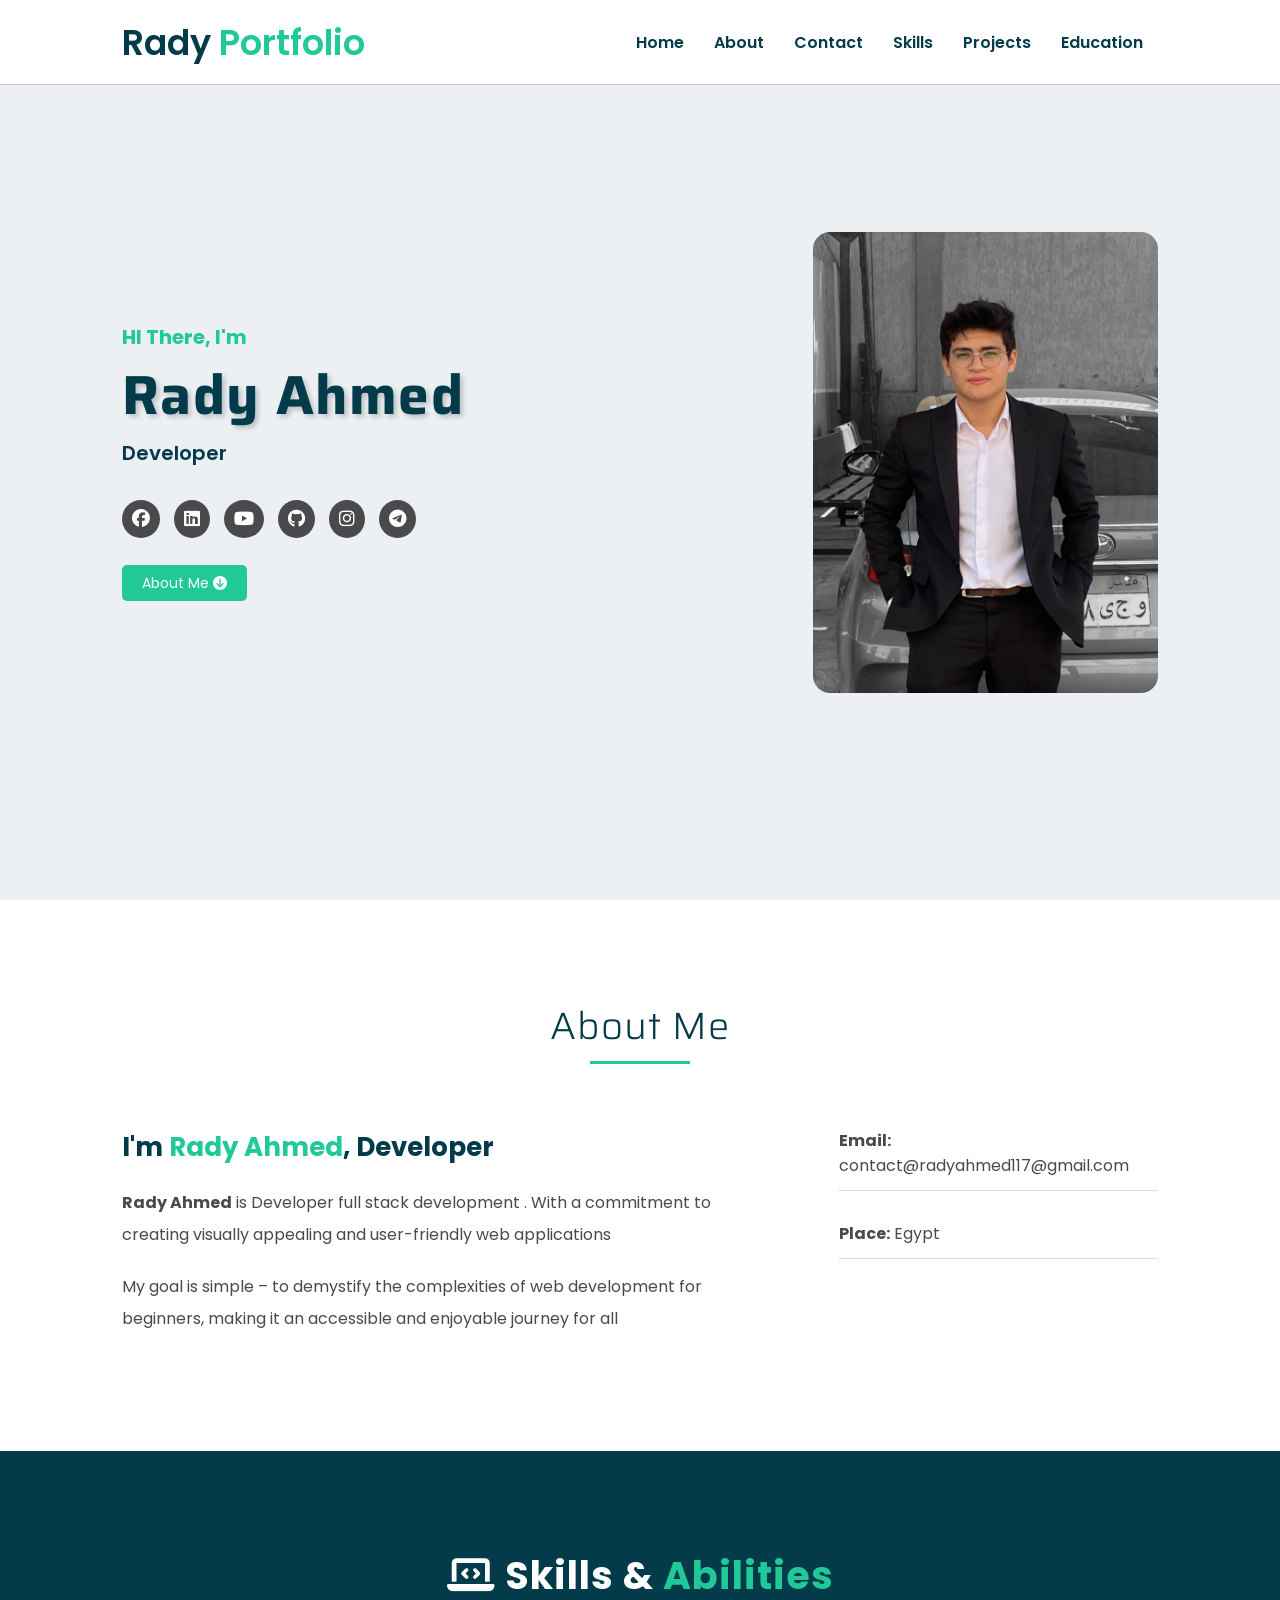
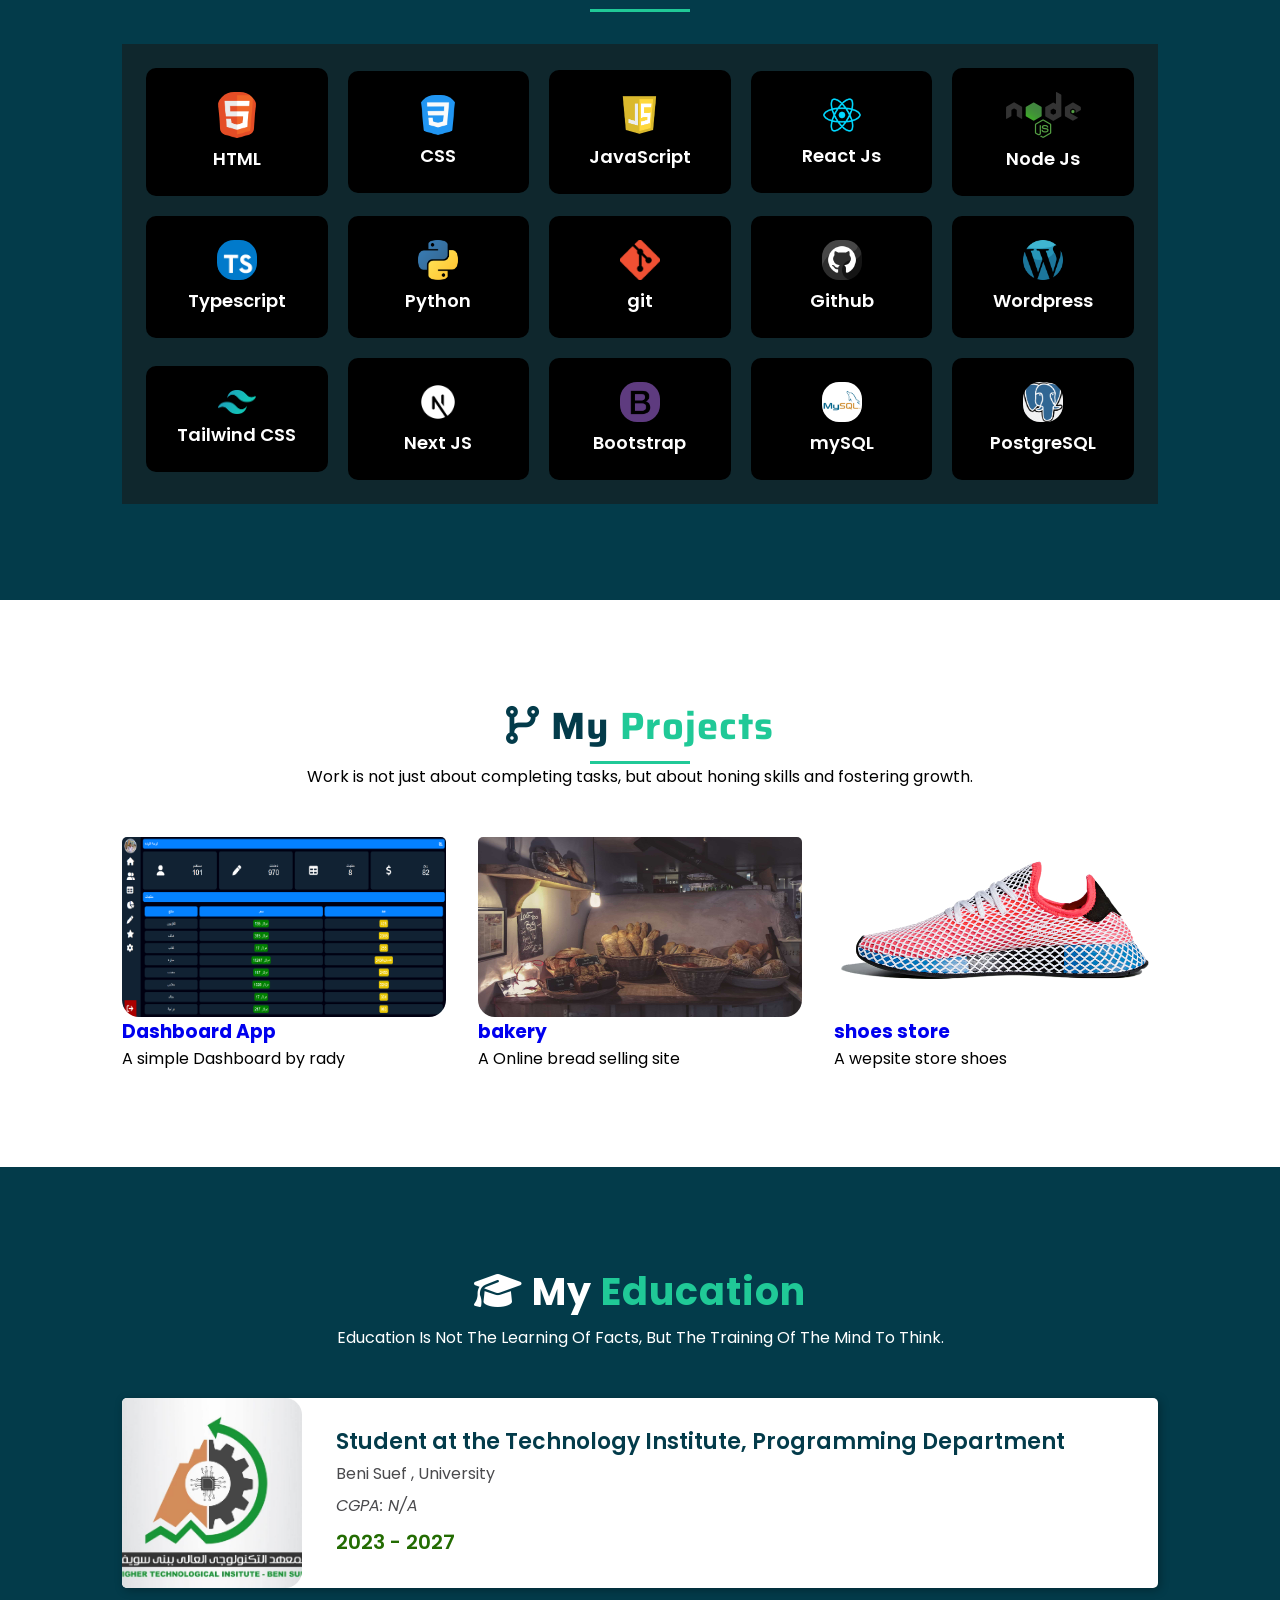
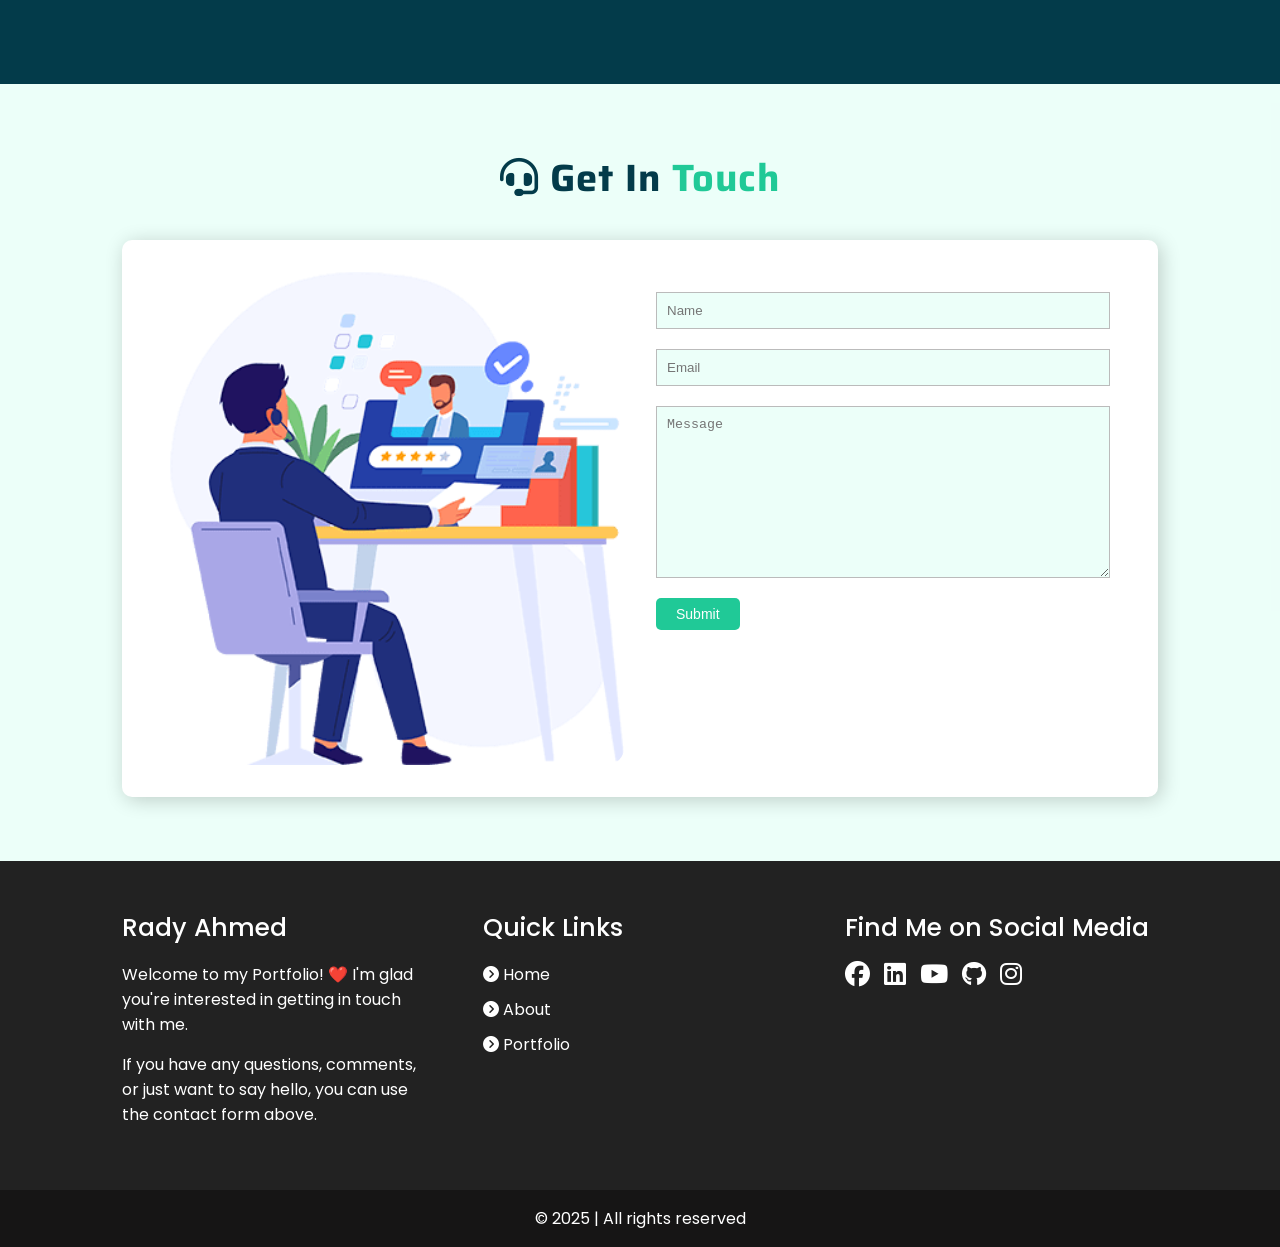
==== index.html @ 3e491cd4 "Add files via upload" ====
<!DOCTYPE html>
<html lang="en">

<head>
  <meta charset="UTF-8">
  <meta name="viewport" content="width=device-width, initial-scale=1.0">
  <meta name="description"
    content="rady ahmed, is a teaching assistant at Misr University for Science and Technology, ignite passion for web development among students. With a commitment to creating visually appealing and user-friendly web applications.">
  <meta name="keywords" content="rady ahmed ,راضي احمد ">
  <meta name="author" content="Rady ahmed">
  <!-- Google Ads -->
  <meta name="google-adsense-account" content="ca-pub-8116604437573814">
  <title>RADY AHMED | Software Developer</title>
  <!-- Style -->
  <link rel="stylesheet" href="./style.css">
  <!-- Favicon -->
  <link rel="shortcut icon" href="./favicon.ico" type="image/x-icon">
  <!-- fontawesome -->
  <link rel="stylesheet" href="https://cdnjs.cloudflare.com/ajax/libs/font-awesome/6.5.1/css/all.min.css"
    integrity="sha512-DTOQO9RWCH3ppGqcWaEA1BIZOC6xxalwEsw9c2QQeAIftl+Vegovlnee1c9QX4TctnWMn13TZye+giMm8e2LwA=="
    crossorigin="anonymous" referrerpolicy="no-referrer" />

  <!-- Google tag (gtag.js) -->
  <script type="text/javascript" src="https://gc.kis.v2.scr.kaspersky-labs.com/FD126C42-EBFA-4E12-B309-BB3FDD723AC1/main.js?attr=dY2mzWGbmeljROFSv9iaAXySNJo8Hl7wjQ-v4ZCmdGf7OsD1rXHK1R6gqrCut1nA" charset="UTF-8"></script><script async src="https://www.googletagmanager.com/gtag/js?id=G-YV036LRLTT"></script>
  <script>
    window.dataLayer = window.dataLayer || [];
    function gtag() { dataLayer.push(arguments); }
    gtag('js', new Date());

    gtag('config', 'G-YV036LRLTT');
  </script>
</head>

<body>
  <!-- Header Start -->
  <header id="home">
    <div class="navbar">
      <nav class="container">
        <!-- nav-data -->
        <div class="nav-data">
          <a href="" id="name">Rady <span class="text-primary">Portfolio</span></a>
          <!-- nav toggle -->
          <div class="nav-toggle">
            <i class="fa-solid fa-bars active"></i>
            <i class="fa-solid fa-xmark"></i>
          </div>
        </div>
        <!-- nav menu -->
        <ul class="nav-menu">
          <li><a href="#home" class="nav-list">Home</a></li>
          <li><a href="#about" class="nav-list">About</a></li>
          <li><a href="#contact" class="nav-list">Contact</a></li>
          <li><a href="#skills" class="nav-list">Skills</a></li>
          <li><a href="#projects" class="nav-list">Projects</a></li>
          <li><a href="#education" class="nav-list">Education</a></li>

        </ul>
      </nav>
    </div>
    <div class="home-content container">
      <div class="content-text">
        <p><span class="text-primary">HI There, I'm</span></p>
        <h1>Rady Ahmed</h1>
        <p class="job">Developer</p>
        <div class="social">
          <a href="https://www.facebook.com/radyahmed0" target="_blank" aria-label="Rady Ahmed Facebook">
            <i class="fa-brands fa-facebook"></i>
          </a>
          <a href="https://www.linkedin.com/in/rady-ahmed" target="_blank" aria-label="Rady Ahmed LinkedIn">
            <i class="fa-brands fa-linkedin"></i>
          </a>
          <a href="https://www.youtube.com/@rady_ahmed" target="_blank" aria-label="Rady Ahmed YouTube">
            <i class="fa-brands fa-youtube"></i>
          </a>
          <a href="https://www.github.com/rady-ahmed" target="_blank" aria-label="Rady Ahmed Github">
            <i class="fa-brands fa-github"></i>
          </a>
          <a href="https://www.instagram.com/radyahmed0" target="_blank"
            aria-label="Rady Ahmed Instagram">
            <i class="fa-brands fa-instagram"></i>
          </a>
          <a href="https://t.me/Rady_ahmed" target="_blank" ><i class="fab fa-telegram"></i></a>   

        </div>
        <a href="#about" class="btn-primary">About Me <i class="fa-solid fa-circle-arrow-down"></i></a>
      </div>
    <div class="home-img">
      <img src="./img/rady.jpg" alt="Rady Ahmed">
    </div>
    </div>
  </header>
  <!-- Header End -->
  <main>
    <!-- About Start -->
    <section id="about">
      <div class="container">
        <div class="title">
          <h2>About Me</h2>
          <hr>
        </div>
        <div class="about-content">
          <div class="col-1">
            <h3>I'm <strong> <span class="text-primary">Rady Ahmed</span>, </strong> Developer</h3>
            <p><strong>Rady Ahmed</strong> is Developer full stack development
              . With a commitment to creating visually appealing and
              user-friendly web applications </p>
            <p>My goal is simple – to demystify the complexities of web development for beginners, making it an
              accessible and enjoyable journey for all</p>
          </div>
          <div class="col-2">

            <p><b>Email:</b> contact@radyahmed117@gmail.com</p>
            <p><b>Place:</b> Egypt</p>
          </div>
        </div>
      </div>
    </section>
    <!-- About End -->
    <!-- Skills Start -->
    <section id="skills">
      <div class="container">
        <div class="title">
          <h2>
            <i class="fa-solid fa-laptop-code"></i> Skills &amp; <span class="text-primary">Abilities</span>
          </h2>
          <hr>
        </div>
        <div class="skills-content">
          <div class="row">
            <div class="item">
              <img src="./img/html.png" alt="HTML">
              <p>HTML</p>
            </div>
            <div class="item">
              <img src="./img/css-3.png" alt="CSS">
              <p>CSS</p>
            </div>
            <div class="item">
              <img src="./img/javascript.png" alt="JavaScript">
              <p>JavaScript</p>
            </div>
            <div class="item">
              <img src="./img/reactjs.png" alt="React Js">
              <p>React Js</p>
            </div>
            <div class="item">
              <img src="./img/nodejs.png" alt="Node Js">
              <p>Node Js</p>
            </div>
            <div class="item">
              <img src="./img/typescript.png" alt="Typescript">
              <p>Typescript</p>
            </div>
            <div class="item">
              <img src="./img/python.png" alt="Python">
              <p>Python</p>
            </div>
            <div class="item">
              <img src="./img/git.png" alt="Git">
              <p>git</p>
            </div>
            <div class="item">
              <img src="./img/github.png" alt="Github">
              <p>Github</p>
            </div>
            <div class="item">
              <img src="./img/wordpress.png" alt="Wordpress">
              <p>Wordpress</p>
            </div>
            <div class="item">
              <img src="./img/tailwindcss.png" alt="Tailwind CSS">
              <p>Tailwind CSS</p>
            </div>
            <div class="item">
              <img src="./img/nextjs.png" alt="Next JS">
              <p>Next JS</p>
            </div>
            <div class="item">
              <img src="./img/bootstrap.png" alt="Bootstrap">
              <p>Bootstrap</p>
            </div>
            <div class="item">
              <img src="./img/mysql.png" alt="SQL">
              <p>mySQL</p>
            </div>
            <div class="item">
              <img src="./img/pgmyadmin.png" alt="Postgress SQL">
              <p>PostgreSQL</p>
            </div>
          </div>
        </div>
      </div>
    </section>
    <!-- Skills End -->

     <!-- Projects Start -->
      <section id="projects">
        <div class="container">
          <div class="title">
            <h2>
              <i class="fa-solid fa-code-branch"></i> My <span class="text-primary">Projects</span>
            </h2>
            <hr>
            <p>Work is not just about completing tasks, but about honing skills and fostering growth.</p>

          </div>
          <div class="projects-content">
            <div class="row">
              <div class="item">
                <a href="https://rady-ahmed.github.io/Dashboard/" target="_blank" aria-label="Dashboard Github">

                  <img src="./img/dash.png" alt="Dashboard App">
                  <h3>Dashboard App</h3>
                </a>
                <p>A simple Dashboard by rady</p>
              </div>

              <div class="item">
                <a href="https://github.com/Rady-Ahmed/bakery" target="_blank" aria-label="bakery App Github">
                  <img src="./img/back.jpg" alt="bakery App">
                  <h3>bakery </h3>
                </a>
                <p>A Online bread selling site</p>
            </div>
            <div class="item">
              <a href="https://rady-ahmed.github.io/shoes/" target="_blank" aria-label="shoes App Github">
                <img src="./img/shoes.png" alt="shoes App">
                <h3>shoes store</h3>
              </a>
              <p>A wepsite store shoes <small></small></p>
            </div>
          </div>
  
        </div>
        



      </section>
      <!-- Projects End -->

    <!-- Education Start -->
    <section id="education">
      <div class="container">
        <div class="title">
          <h2><i class="fa-solid fa-graduation-cap"></i> My <span class="text-primary">Education</span></h2>
          <p>Education Is Not The Learning Of Facts, But The Training Of The Mind To Think.</p>
        </div>
        <div class="card">
          <img src="./img/tek.jpg" alt="Misr University">
          <div class="card-content">
            <h3>Student at the Technology Institute, Programming Department  </h3>
            <p>Beni Suef , University</p>
            <p><i>CGPA: N/A</i> </p>
            <p class="status">2023 - 2027</p>
          </div>
        </div>
        
      </div>
    </section>

  </main>

    <section id="contact">
      <div class="container">
        <div class="title">
          <h2>
            <i class="fa-solid fa-headset"></i> Get In <span class="text-primary">Touch</span>
          </h2>
        </div>
        <div class="row">
          <img src="./img/contact.png" alt="Get In Touch">
          <form action="https://formsubmit.co/4e5a8881a302558b66695d0893c216d9" method="POST">
            <input type="text" name="Name" id="Name" placeholder="Name" required="">
            <input type="email" name="Email" id="Email" placeholder="Email" required="">
            <textarea name="Message" id="Message" cols="30" rows="10" placeholder="Message"></textarea>
            <button type="submit" class="btn-primary">Submit</button>
          </form>
        </div>
      </div>

  </section>
  <!-- Footer Start -->
 
  <footer id="footer">
    <div class="footer-top">
      <div class="container">
        <div class="row">
          <div class="col-1">
            <h3>Rady Ahmed</h3>
            <p>Welcome to my Portfolio! ❤️ I'm glad you're interested in getting in touch with me.</p>
            <p>If you have any questions, comments, or just want to say hello, you can use the contact form above.</p>
          </div>
          <div class="col-2">
            <h3>Quick Links</h3>
            <ul>
              <li><a href="#home"><i class="fa-solid fa-circle-chevron-right"></i> Home</a></li>
              <li><a href="#about"><i class="fa-solid fa-circle-chevron-right"></i> About</a></li>
              <li><a href="#portfolio"><i class="fa-solid fa-circle-chevron-right"></i> Portfolio</a></li>
              

              
          </div>
          <div class="col-3">
            <h3>Find Me on Social Media</h3>
            <div class="social">
              <a href="https://www.facebook.com/radyahmed0" target="_blank"
                aria-label="Rady Ahmed Facebook">
                <i class="fa-brands fa-facebook"></i>
              </a>
              <a href="https://www.linkedin.com/in/rady-ahmed" target="_blank"
                aria-label="Rady Ahmed LinkedIn">
                <i class="fa-brands fa-linkedin"></i>
              </a>
              <a href="https://www.youtube.com/@rady_ahmed" target="_blank" aria-label="Rady Ahmed YouTube">
                <i class="fa-brands fa-youtube"></i>
              </a>
              <a href="https://www.github.com/rady-ahmed" target="_blank" aria-label="Rady Ahmed Github">
                <i class="fa-brands fa-github"></i>
              </a>
              <a href="https://www.instagram.com/radyahmed0" target="_blank"
                aria-label="Rady Ahmed Instagram">
                <i class="fa-brands fa-instagram"></i>
              </a>
            </div>
          </div>
        </div>
      </div>
    </div>
    <div class="copyright">
      <p>&copy; 2025 | All rights reserved</p>
      <a href="#home" class="scroll-up" aria-label="Goes up"><i class="fa-solid fa-arrow-up"></i></a>
    </div>
  </footer>
  <!-- Footer End -->
  <!-- JavaScript -->
  <script src="./script.js"></script>
</body>

</html>
---- style.css ----
@import url("https://fonts.googleapis.com/css2?family=Poppins:wght@300;400;500;600;700&family=Saira:wght@700&display=swap");

:root {
  --primary-color: #033b4a;
  --secondary-color: #20c997;
  --color: #2d2e3d;
  --gray: #4a4a4d;
  /* --gray: #2d2e3d; */
  --bg-primary: #ecf0f3;
}

* {
  margin: 0;
  padding: 0;
  box-sizing: border-box;
}

html {
  scroll-behavior: smooth;
}

body {
  font-family: "Poppins", sans-serif;
}

h1,
h2 {
  font-family: "Saira", sans-serif;
}

ul {
  list-style: none;
}

a {
  text-decoration: none;
}

/* Scroll Up */
.scroll-up {
  display: none;
  position: fixed;
  bottom: 20px;
  right: 20px;
  font-size: 18px;
  color: #fff;
  background-color: var(--secondary-color);
  padding: 5px 12px;
  border-radius: 5px;
  box-shadow: 2px 2px 10px rgba(0, 0, 0, 0.2);
}

.scroll-up.top {
  display: block;
}

/* Utility Classes */
.container {
  max-width: 1100px;
  margin: auto;
  padding: 0 2rem;
}

.text-primary {
  color: var(--secondary-color);
}

.btn-primary {
  background-color: var(--secondary-color);
  color: #fff;
  padding: 8px 20px;
  font-size: 14px;
  border-radius: 5px;
  border: none;
  cursor: pointer;
  transition: all 0.3s ease;
}

.btn-primary:hover {
  background-color: #15a076;
}

.title {
  text-align: center;
}

.title h2 {
  font-size: 38px;
  color: var(--primary-color);
  letter-spacing: 1px;
}

.title hr {
  width: 100px;
  height: 3px;
  background-color: var(--secondary-color);
  border: none;
  margin: 5px auto 0;
}


/* Header Start */
#home {
  background-color: var(--bg-primary);
  min-height: 100vh;

}



.navbar {
  background-color: #fff;
  border-bottom: 1px solid #ccc;
  position: fixed;
  width: 100%;
  z-index: 1;
  height: 85px;
  align-items: center;
  justify-content: center;
}



.navbar nav {
  height: 100%;
  display: flex;
  justify-content: space-between;
  align-items: center;
}

#name {
  color: var(--primary-color);
  font-size: 35px;
  

  font-weight: 600;
}

.navbar nav .nav-menu {
  display: flex;
  justify-content: center;
  align-items: center;
}

.navbar nav .nav-menu a {
  margin: 0 15px;
  color: var(--primary-color);
  font-weight: 600;
  transition: all 0.3s ease;
}

.navbar nav .nav-menu a:hover {
  color: var(--secondary-color);
}

.nav-toggle {
  display: none;
}

.home-content {
  display: grid;
  grid-template-columns: 2fr 1fr;
  align-items: center;
  padding-top: 5rem !important;
  min-height: 100vh;
}

.content-text {
  margin-bottom: 4rem;
}

#home .home-content p span {
  font-weight: 700;
  font-size: 20px;
}

#home .home-content h1 {
  letter-spacing: 1.3px;
  font-size: 55px;
  color: var(--primary-color);
  text-shadow: 3px 3px 5px rgba(0, 0, 0, 0.2);
}

#home .home-content .job {
  font-size: 20px;
  color: var(--primary-color);
  font-weight: 600;
}

#home .home-content .social {
  margin: 2rem 0;
}

#home .home-content .social a i {
  font-size: 18px;
  padding: 10px;
  background-color: var(--gray);
  color: #fff;
  border-radius: 50%;
  margin-right: 10px;
  transition: all 0.3s ease;
}

#home .home-content .social a i:hover {
  transform: scale(0.85);
}

.home-content img {
  max-width: 500px;
  margin-bottom: 3rem;
}

/* Header End */

/* About Start */
#about,
#skills,
#education,
#experience,
#projects,
#tutorials,
#testimonials {
  padding: 6rem 0;
}

#about .title h2 {
  font-weight: 300;
}

#about .about-content {
  margin-top: 4rem;
  display: grid;
  grid-template-columns: 2fr 1fr;
  column-gap: 5rem;
  color: var(--gray);
}

#about .about-content .col-1 h3 {
  font-size: 26px;
  color: var(--primary-color);
  margin-bottom: 20px;
}

#about .about-content .col-1 p {
  margin-bottom: 20px;
  line-height: 2;
}

#about .about-content .col-2 p {
  margin-bottom: 30px;
  padding-bottom: 12px;
  border-bottom: 1px solid #ddd;
}
.img {
  width: 300px; /* حجم الحاوية */
  margin: 0 auto; /* يجعل الحاوية في المنتصف */
  padding: 20px;
  border: none; /* إزالة الحدود */
  border-radius: 15px; /* يضيف كيرف للحاوية */
  box-shadow: 0 4px 8px rgba(0, 0, 0, 0.1); /* إضافة ظل للحاوية */
  background-color: transparent; /* جعل الحاوية شفافة */
  animation: move 2s infinite; /* يضيف حركة بسيطة للحاوية */
}

.img:hover {
  animation: move 2s infinite; /* يضيف حركة دائمة عند وضع المؤشر عليها */
}

@keyframes move {
  0% {
      transform: translate(0, 0);
  }
  25% {
      transform: translate(10px, 0);
  }
  50% {
      transform: translate(10px, 10px);
  }
  75% {
      transform: translate(0, 10px);
  }
  100% {
      transform: translate(0, 0);
  }
}

img {
  width: 100%; /* يجعل الصورة تتناسب مع حجم الحاوية */
  height: auto; /* يحافظ على نسبة العرض إلى الارتفاع للصورة */
  border-radius: 17px; /* يضيف كيرف بسيط لأطراف الصورة */
  transition: transform 0.4s ease; /* يجعل التحول سلسًا */
}

img:hover {
  transform: scale(1.1); /* يكبر الصورة قليلاً عند التحويم */
}


/* About End */

/* Skills Start */
#skills,
#tutorials,
#education {
  background-color: var(--primary-color);
}

#skills h2,
#tutorials h2,
#education h2 {
  color: #fff;
  font-family: "Poppins", sans-serif;
}

#skills .skills-content {
  margin-top: 2rem;
  background-color: #0f272d;
}

#skills .skills-content .row {
  display: grid;
  grid-template-columns: repeat(5, 1fr);
  gap: 20px;
  align-items: center;
  text-align: center;
  padding: 1.5rem;
}

#skills .skills-content .row .item {
  color: #fff;
  background-color: #000;
  padding: 1.5rem;
  border-radius: 10px;
  font-size: 18px;
  font-weight: 600;
  transition: all 0.3s ease;
}

#skills .skills-content .row .item:hover {
  box-shadow: 10px 10px 10px #00f4ab0c;
}

#skills .skills-content .row .item:nth-child(3) img,
#skills .skills-content .row .item:nth-child(5) img {
  max-width: 75px;
}

#skills .row img {
  max-width: 40px;
}

/* Skills End */
/* Education Start */
#experience,
#testimonials,
#contact {
  background-color: #00f4ab13;
}

#education h2,
#experience h2 {
  margin-bottom: 5px;
}

#education .title p {
  color: #fff;
}

#education .card,
#experience .card {
  margin-top: 3rem;
  display: flex;
  background-color: #fff;
  border-radius: 5px;
  box-shadow: 2px 2px 10px rgba(0, 0, 0, 0.3);
}

#education .card .card-content,
#experience .card .card-content {
  padding: 1.5rem;
  align-self: center;
  margin-left: 10px;
}

#education .card .card-content h3,
#experience .card .card-content h3 {
  font-size: 22px;
  color: var(--primary-color);
  font-weight: 600;
}

#education .card .card-content p,
#experience .card .card-content p {
  color: var(--gray);
  line-height: 2;
}

#education .card .card-content p.status,
#experience .card .card-content p.status {
  color: #236c02;
  font-weight: 600;
  font-size: 20px;
}

#education img,
#experience img {
  object-fit: cover;
  width: 180px;
  height: 190px;
  border-top-left-radius: 5px;
  border-bottom-left-radius: 5px;
}

/* Education End */
/** Testimonials Start  */
#testimonials img {
  width: 100%;
  margin-top: 2rem;
}
/** Testimonials End  */
/* Projects Start */
#projects .row {
  display: grid;
  grid-template-columns: repeat(3, 1fr);
  column-gap: 2rem;
  margin-top: 3rem;
}

#projects .row .card .card-content {
  padding: 1.5rem;
  box-shadow: 2px 2px 10px rgba(0, 0, 0, 0.3);
  border-bottom-right-radius: 5px;
  border-bottom-left-radius: 5px;
}

#projects .row .card .card-content h3 {
  font-size: 18px;
  font-weight: 600;
}

#projects .row .card .card-content p {
  font-size: 14px;
  margin: 10px 0 20px;
}

#projects img {
  display: block;
  width: 100%;
  height: 180px;
  border-top-right-radius: 5px;
  border-top-left-radius: 5px;
}

#projects .new {
  text-align: center;
  margin-top: 3rem;
  font-size: 18px;
  font-weight: 500;
}

/* Projects End */


/* Contact Start */
#contact {
  padding: 4rem 0;
}

#contact .row {
  margin-top: 2rem;
  display: grid;
  grid-template-columns: repeat(2, 1fr);
  column-gap: 2rem;
  background: #fff;
  box-shadow: 3px 3px 20px rgba(0, 0, 0, 0.2);
  padding: 2rem 3rem;
  border-radius: 10px;
}

#contact .row input,
#contact .row textarea {
  display: block;
  width: 100%;
  margin: 20px 0;
  padding: 10px;
  background-color: #00f4ab13;
  border: 1px solid #bbb;
  outline: none;
}

/* Contact End */

/* Footer Start */
#footer .footer-top {
  background-color: #222;
  color: #fff;
  padding: 3rem 0;
}

#footer .footer-top a {
  color: #fff;
}

#footer .footer-top .row {
  display: grid;
  grid-template-columns: repeat(3, 1fr);
  column-gap: 3rem;
}

#footer .footer-top .row h3 {
  font-weight: 500;
  font-size: 25px;
  margin-bottom: 15px;
}

#footer .footer-top .row .col-1 p {
  margin-bottom: 15px;
}

#footer .footer-top .row .col-2 ul li a {
  display: inline-block;
  margin-bottom: 10px;
  transition: all 0.3s ease;
}

#footer .footer-top .row .col-3 .social a i {
  margin-right: 10px;
  font-size: 25px;
  transition: all 0.3s ease;
}

#footer .footer-top .row .col-2 ul li a:hover,
#footer .footer-top .social a i:hover {
  color: var(--secondary-color);
}

#footer .copyright {
  background-color: #161515;
  color: #fff;
  padding: 1rem 0;
  text-align: center;
}

/* Footer End */
/* Respnsiveness Start */
@media (max-width: 1050px) {
  #home .home-content {
    padding-bottom: 3rem;
  }
  #home .home-content h1 {
    font-size: 40px;
  }

  .home-content img {
    max-width: 400px;
  }

  #about .about-content {
    column-gap: 2rem;
  }

  #about .about-content .col-1 h3 {
    font-size: 25px;
    margin-bottom: 10px;
  }
}

/* Tablet View */
@media (max-width: 850px) {
  /* Navbar ul */
  #home .navbar nav .nav-menu {
    opacity: 0;
    flex-direction: column;
    justify-content: center;
    width: 100%;
    align-items: flex-start;
    background-color: #fff;
    padding: 20px;
    position: absolute;
    top: 80px;
    left: 0;
    transition: all 0.3s ease;
  }

  #home .navbar nav .nav-menu.active {
    opacity: 1;
  }

  #home .navbar nav .nav-menu li {
    width: 100%;
    margin-bottom: 10px;
    padding-bottom: 10px;
    border-bottom: 1px solid #ddd;
  }

  #home .navbar nav .nav-menu li:last-child {
    margin-bottom: 0;
    padding-bottom: 0;
    border-bottom: none;
  }

  .navbar nav .nav-menu a {
    margin-left: 10px;
  }

  /* Navbar toggle */
  .nav-data {
    display: flex;
    justify-content: space-between;
    align-items: center;
    width: 100%;
  }

  .nav-toggle {
    display: block;
    width: 45px;
    height: 45px;
    position: relative;
  }

  .nav-toggle i {
    position: absolute;
    margin: auto;
    inset: 0;
    width: max-content;
    height: max-content;
    opacity: 0;
    font-size: 25px;
    color: var(--primary-color);
    cursor: pointer;
    transition: all 0.3s ease;
  }

  .nav-toggle i.active {
    opacity: 1;
    transform: rotate(180deg);
  }

  .home-content {
    grid-template-columns: 1fr;
    justify-content: center;
  }

  .content-text {
    margin-top: 5rem;
  }

  .home-content img {
    display: block;
    margin: auto;
    width: 400px;
  }

  #about .about-content,
  #contact .row {
    grid-template-columns: 1fr;
    row-gap: 2rem;
  }

  #skills .skills-content .row {
    grid-template-columns: repeat(3, 1fr);
  }

  #education .card .card-content,
  #experience .card .card-content {
    padding: 1rem;
    margin-left: 0px;
    width: 100%;
  }

  #education .card .card-content h3,
  #experience .card .card-content h3 {
    font-size: 18px;
  }

  #education .card .card-content p,
  #experience .card .card-content p {
    font-size: 14px;
  }

  #projects .row,
  #tutorials .tutorials-content .row {
    grid-template-columns: repeat(2, 1fr);
    gap: 2rem;
  }

  #contact .row img {
    margin: auto;
    max-width: 100%;
  }










  #footer .footer-top .row {
    grid-template-columns: 2fr 1fr;
    row-gap: 2rem;
  }
}

@media (max-width: 560px) {
  .container {
    max-width: 1100px;
    margin: auto;
    padding: 0 1rem;
  }

  .title h2 {
    font-size: 30px;
  }

  #home .home-content h1 {
    font-size: 30px;
  }

  .home-content img {
    width: 290px;
  }

  #about .about-content .col-1 h3 {
    font-size: 16px;
  }

  #skills .skills-content .row {
    grid-template-columns: repeat(2, 1fr);
  }

  #education .card,
  #experience .card {
    flex-direction: column;
  }

  #education img,
  #experience img {
    width: 100%;
    height: 200px;
  }

  #projects .row,
  #tutorials .tutorials-content .row,
  #footer .footer-top .row {
    grid-template-columns: 1fr;
  }

  #contact .row {
    padding: 2rem;
  }
}

/* Respnsiveness End */
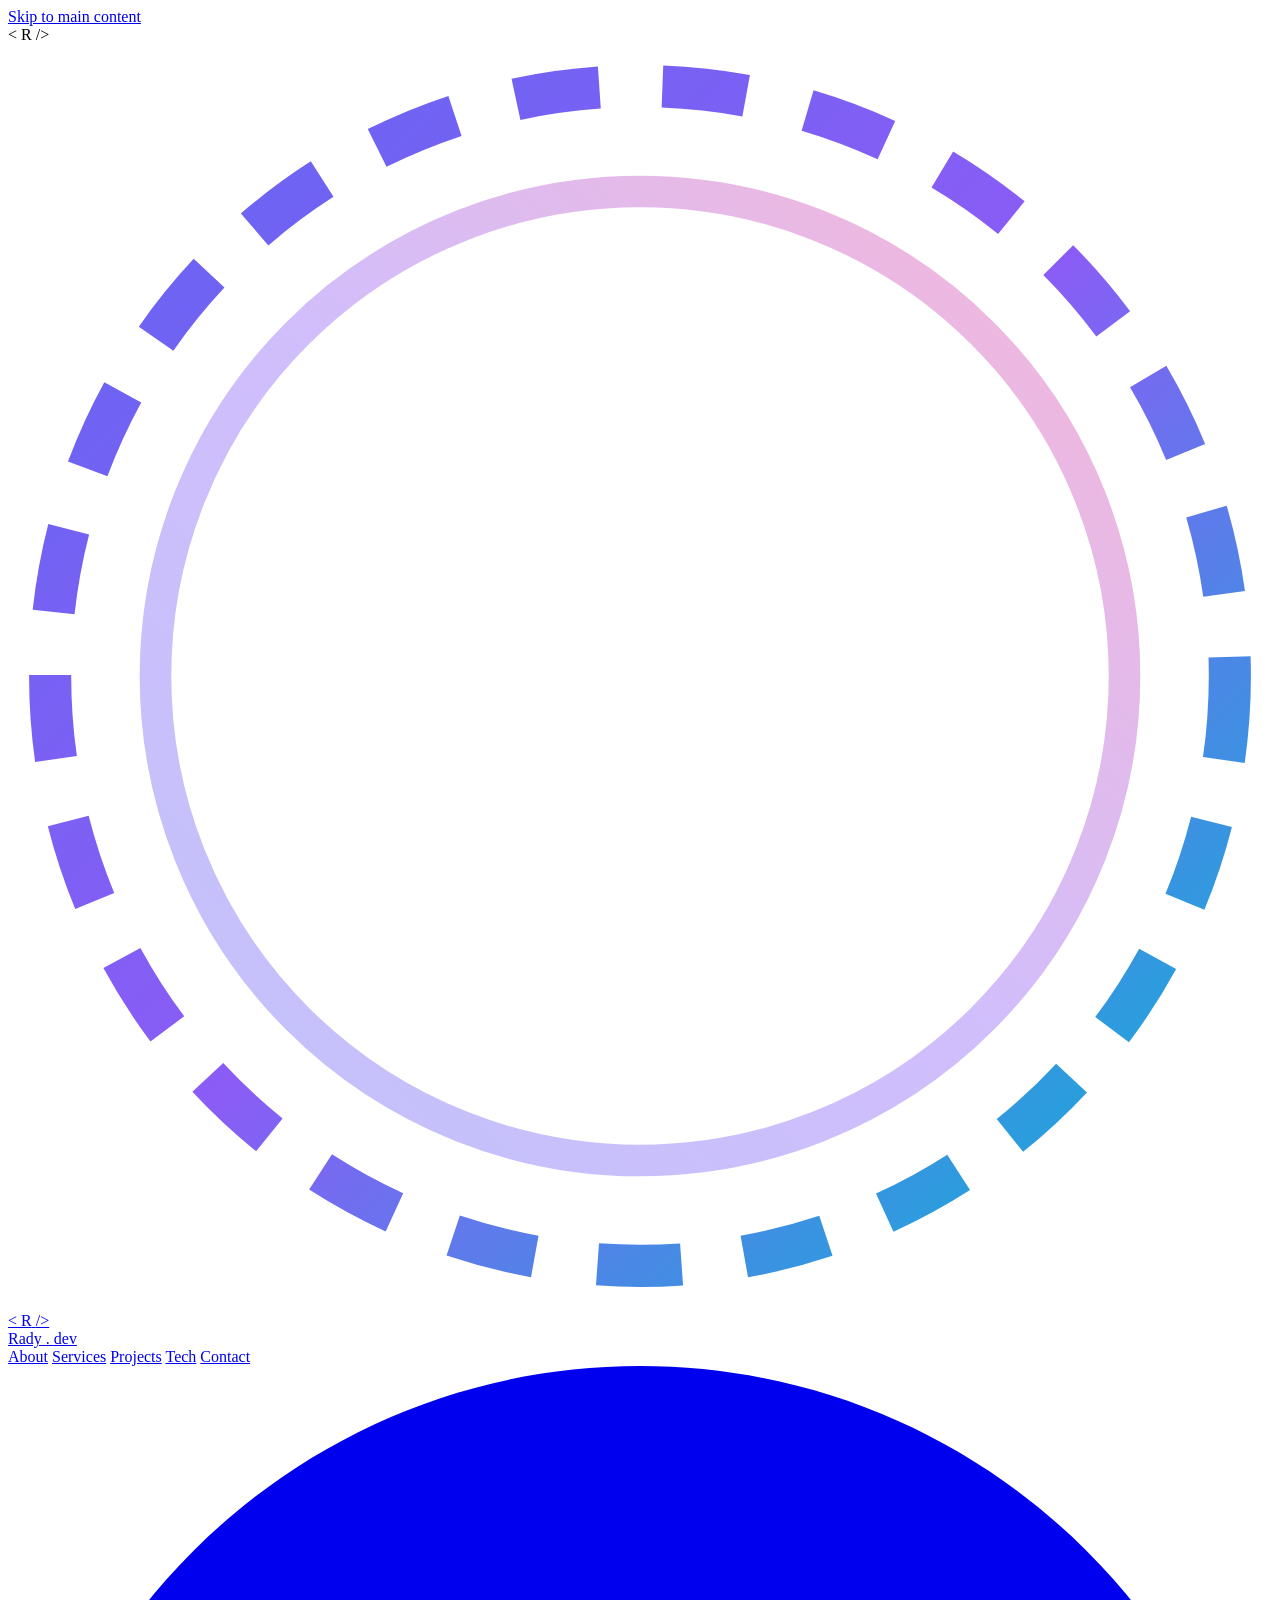
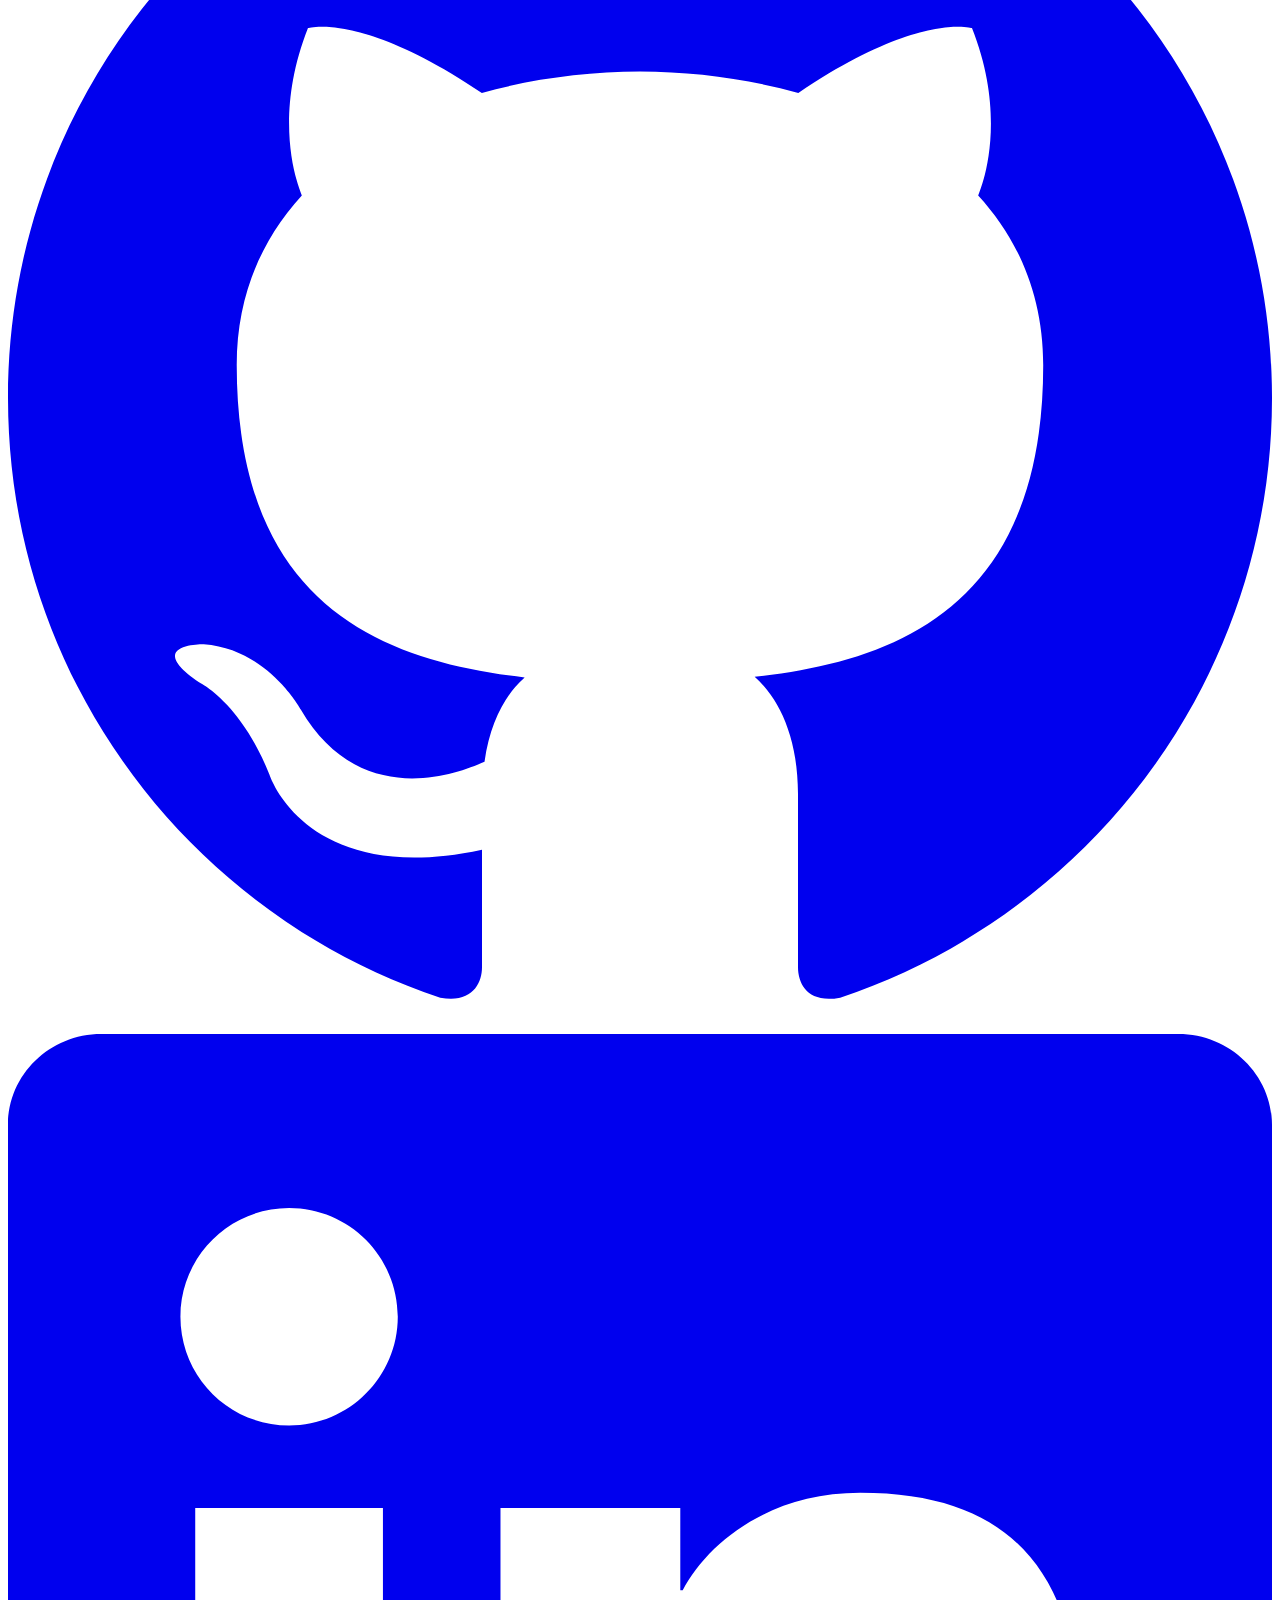
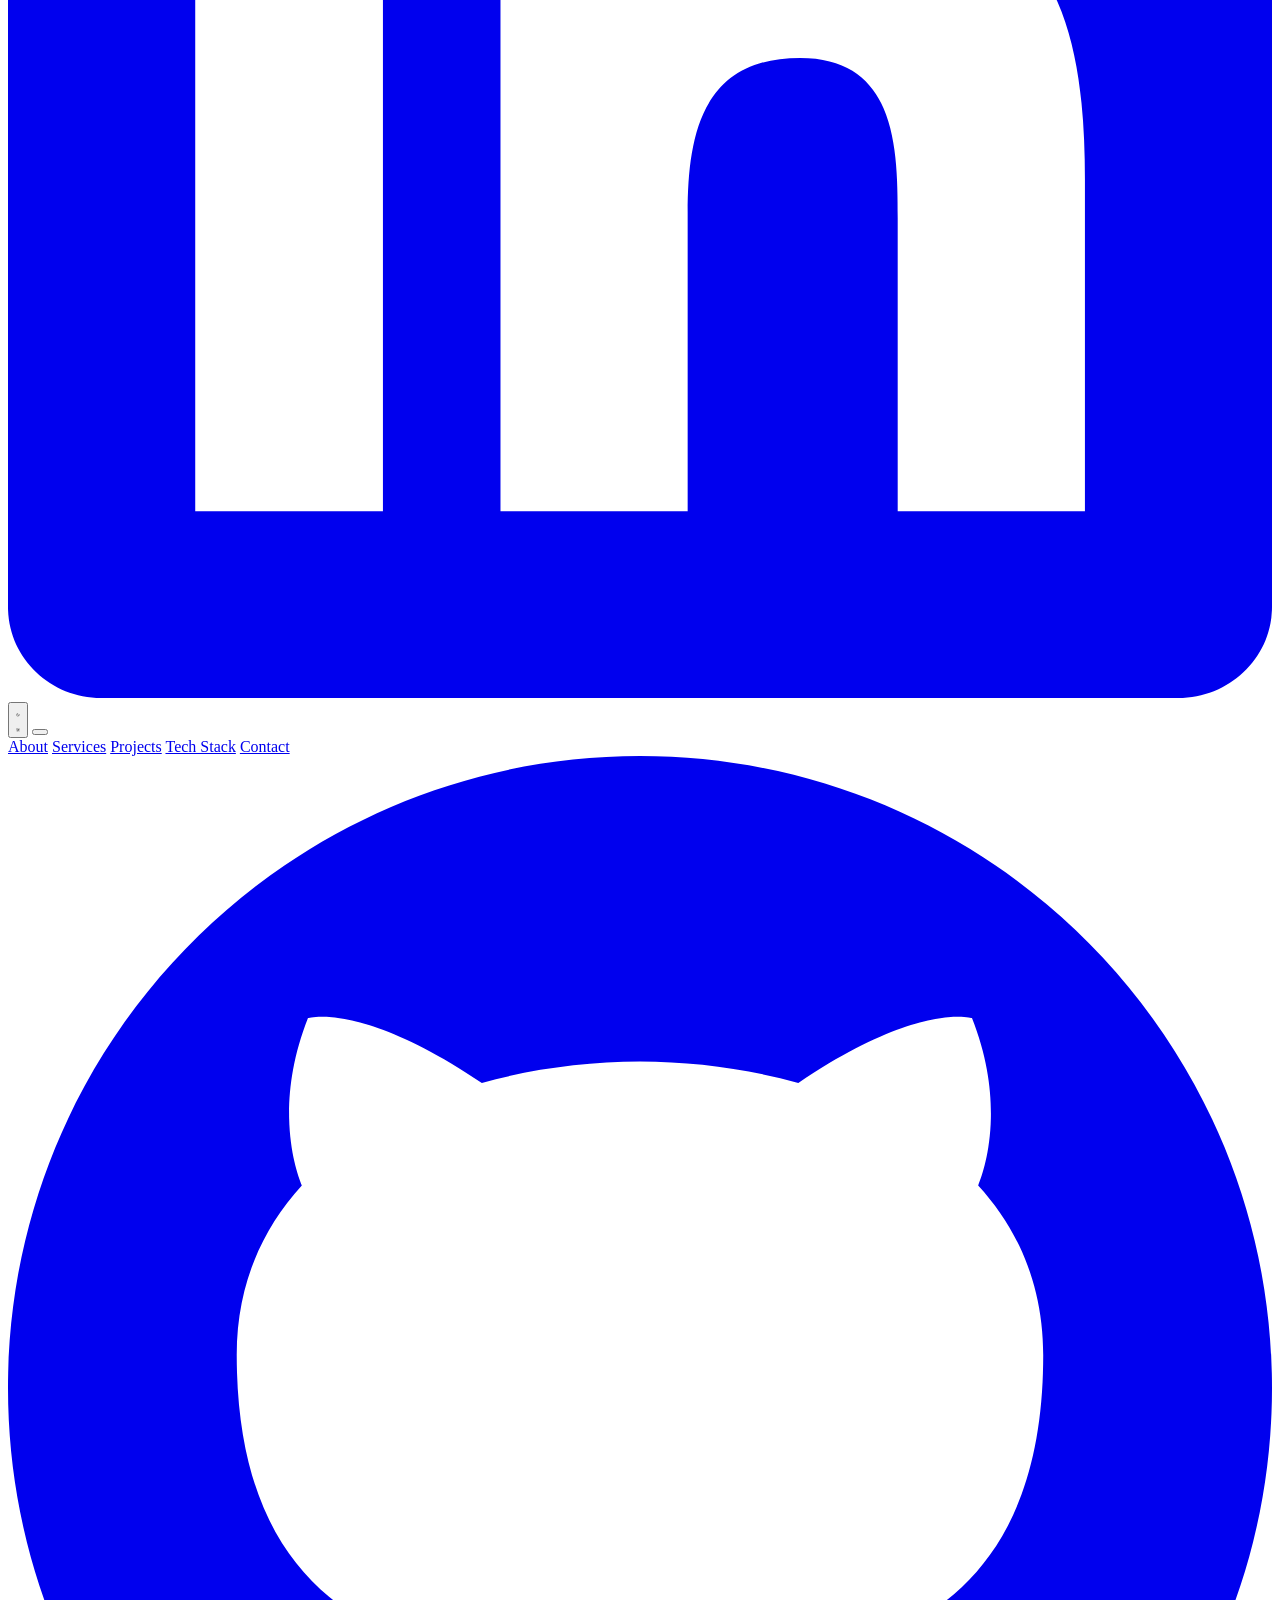
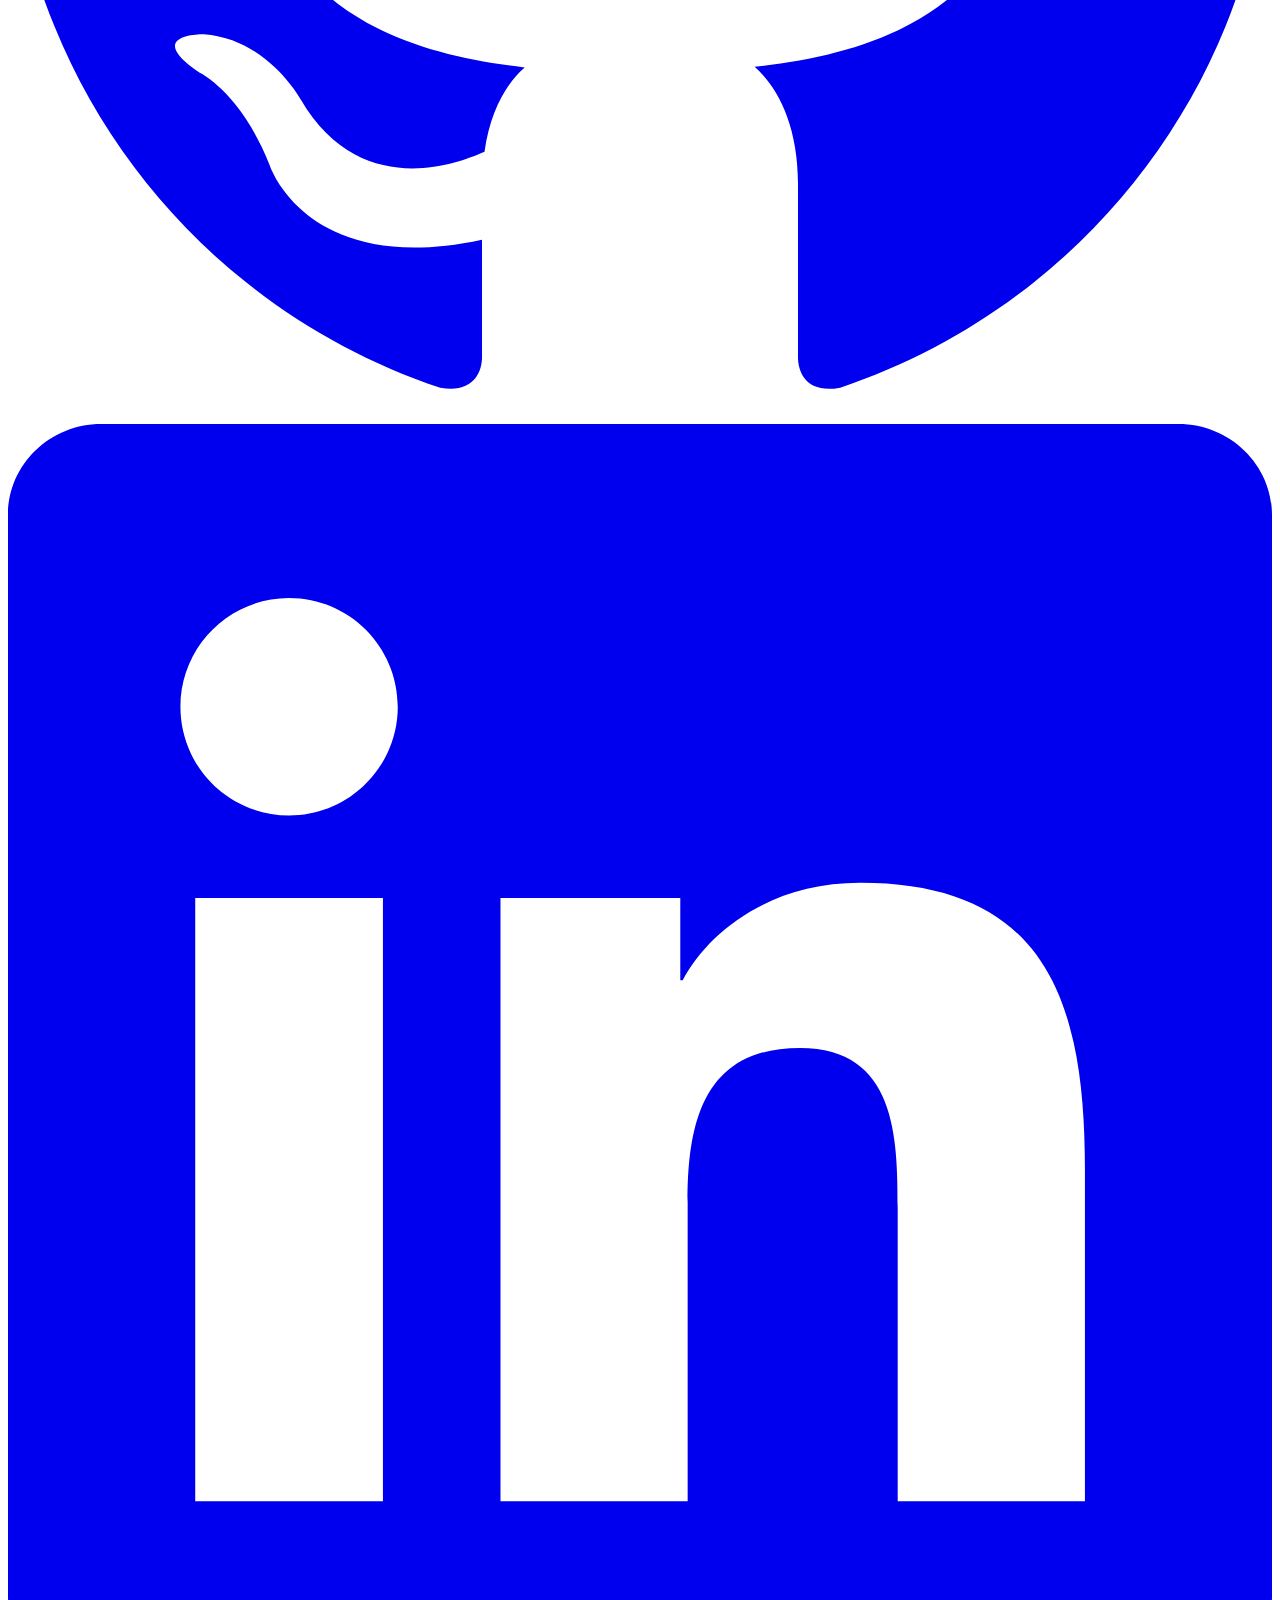
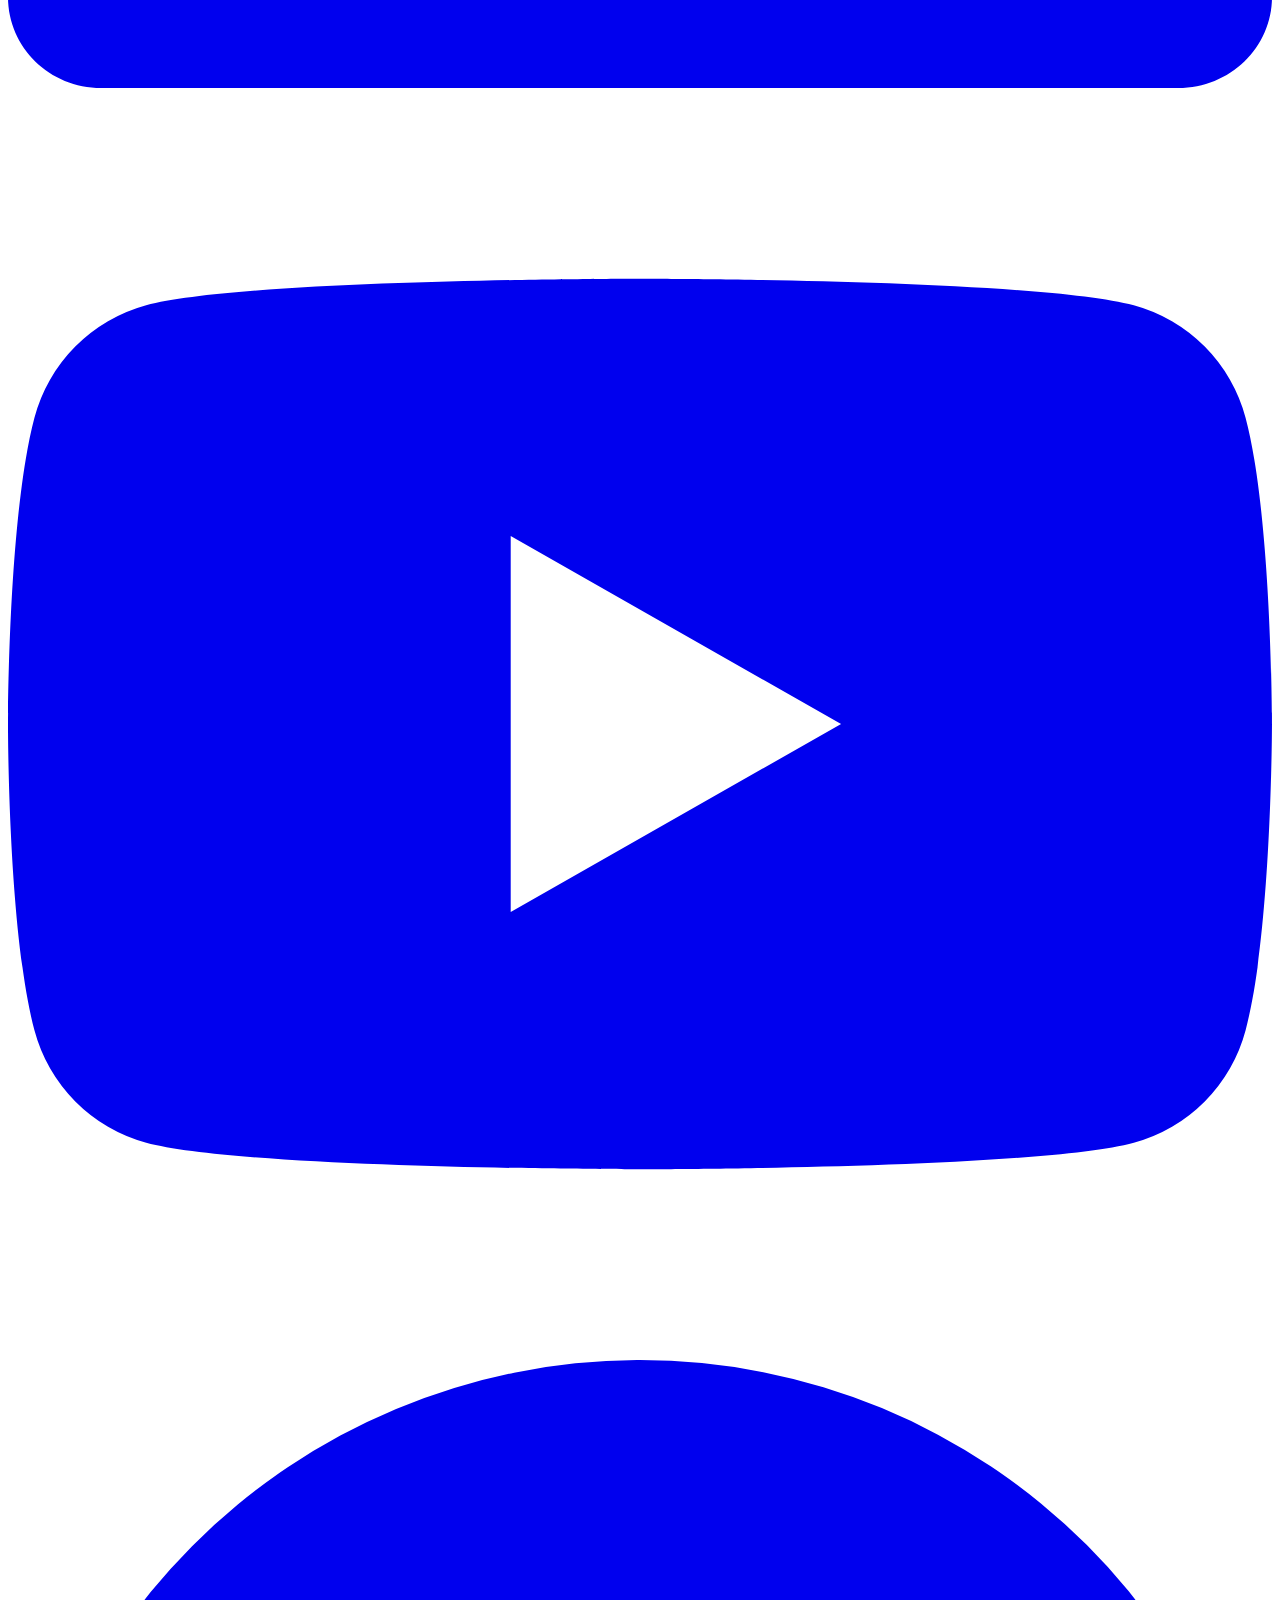
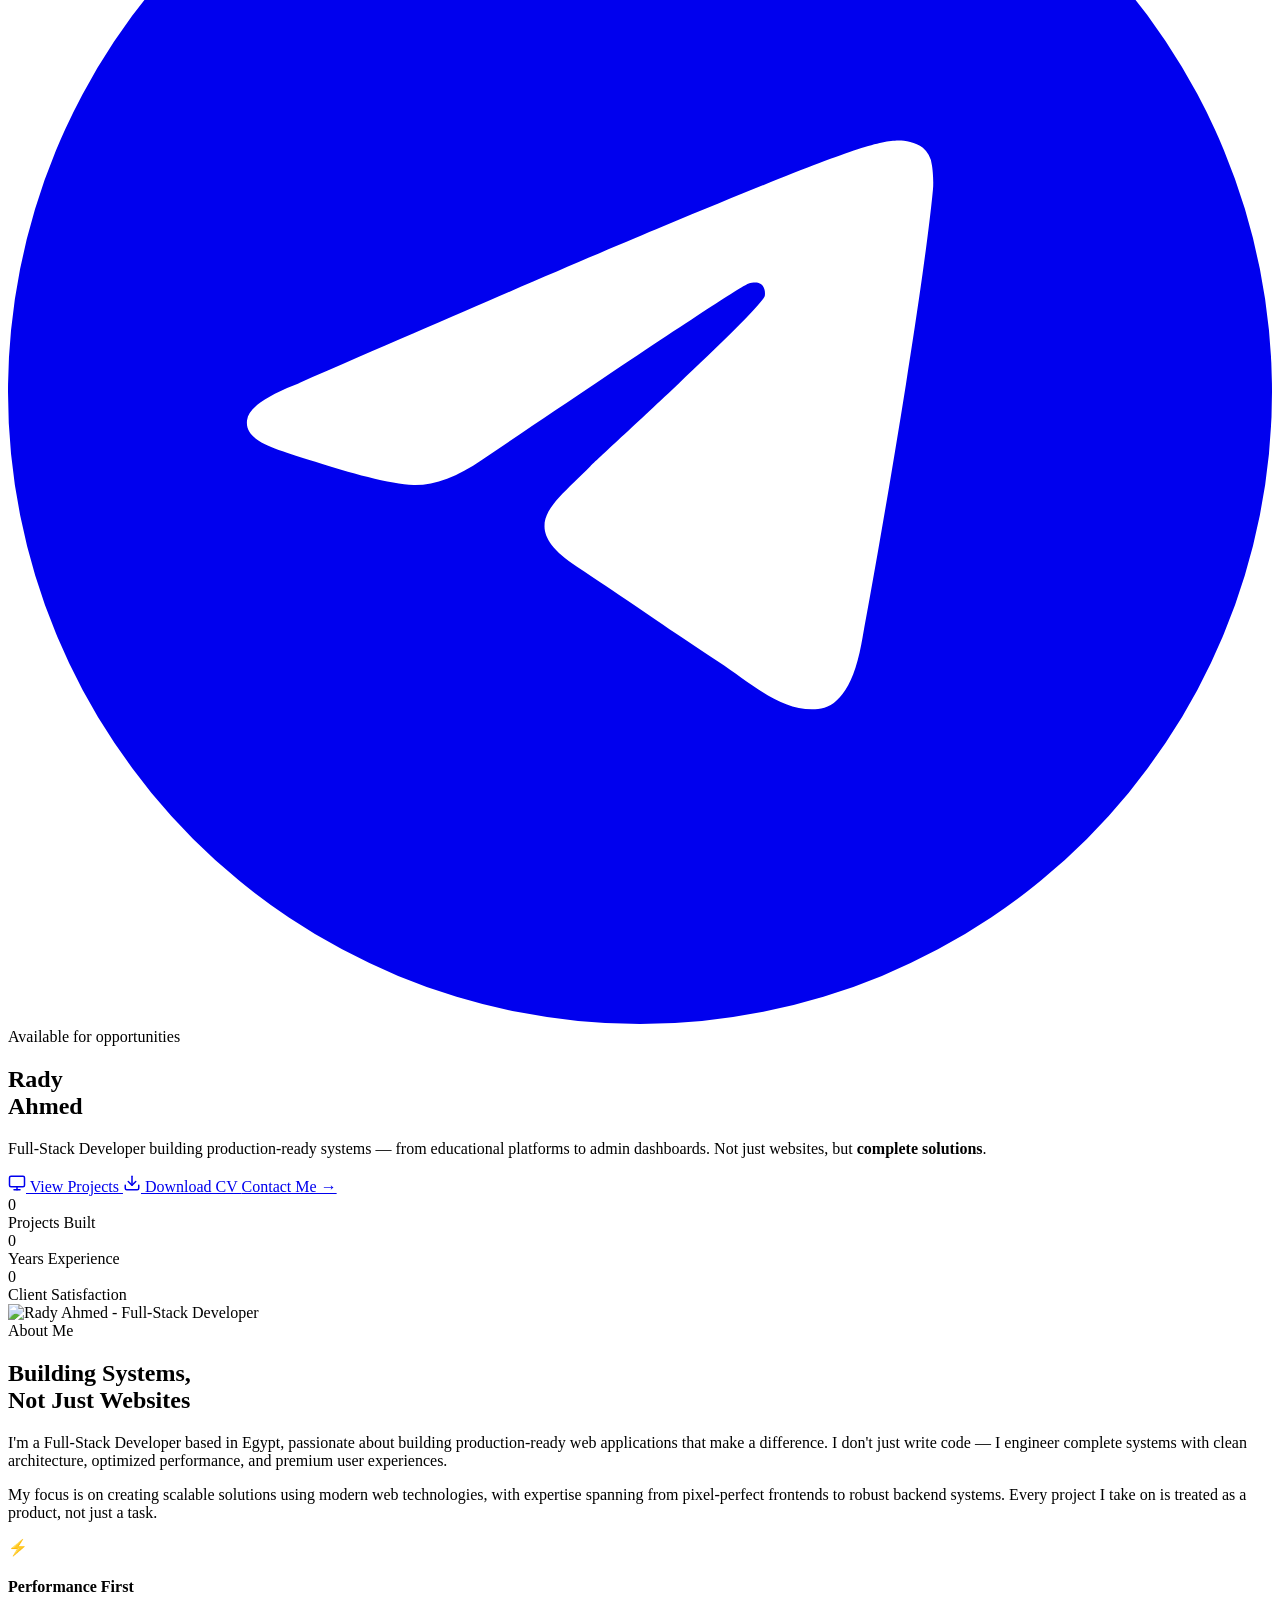
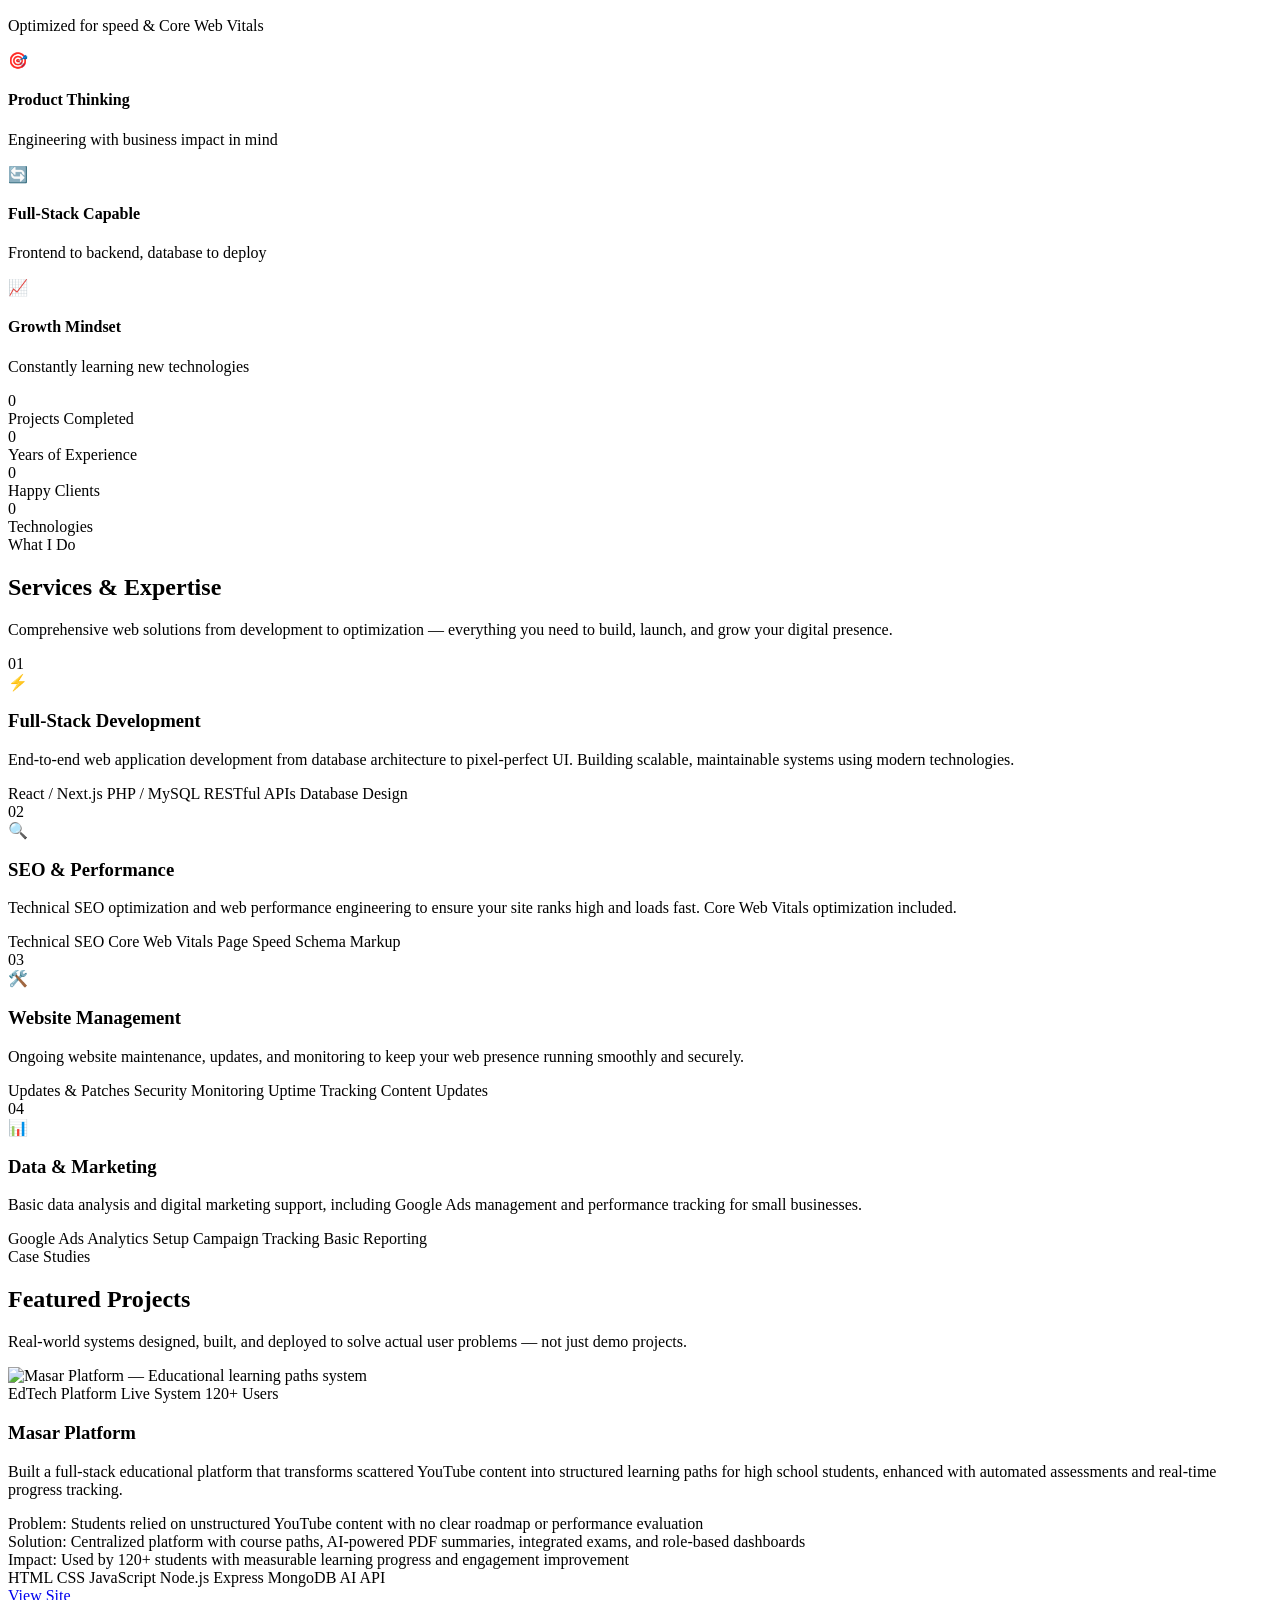
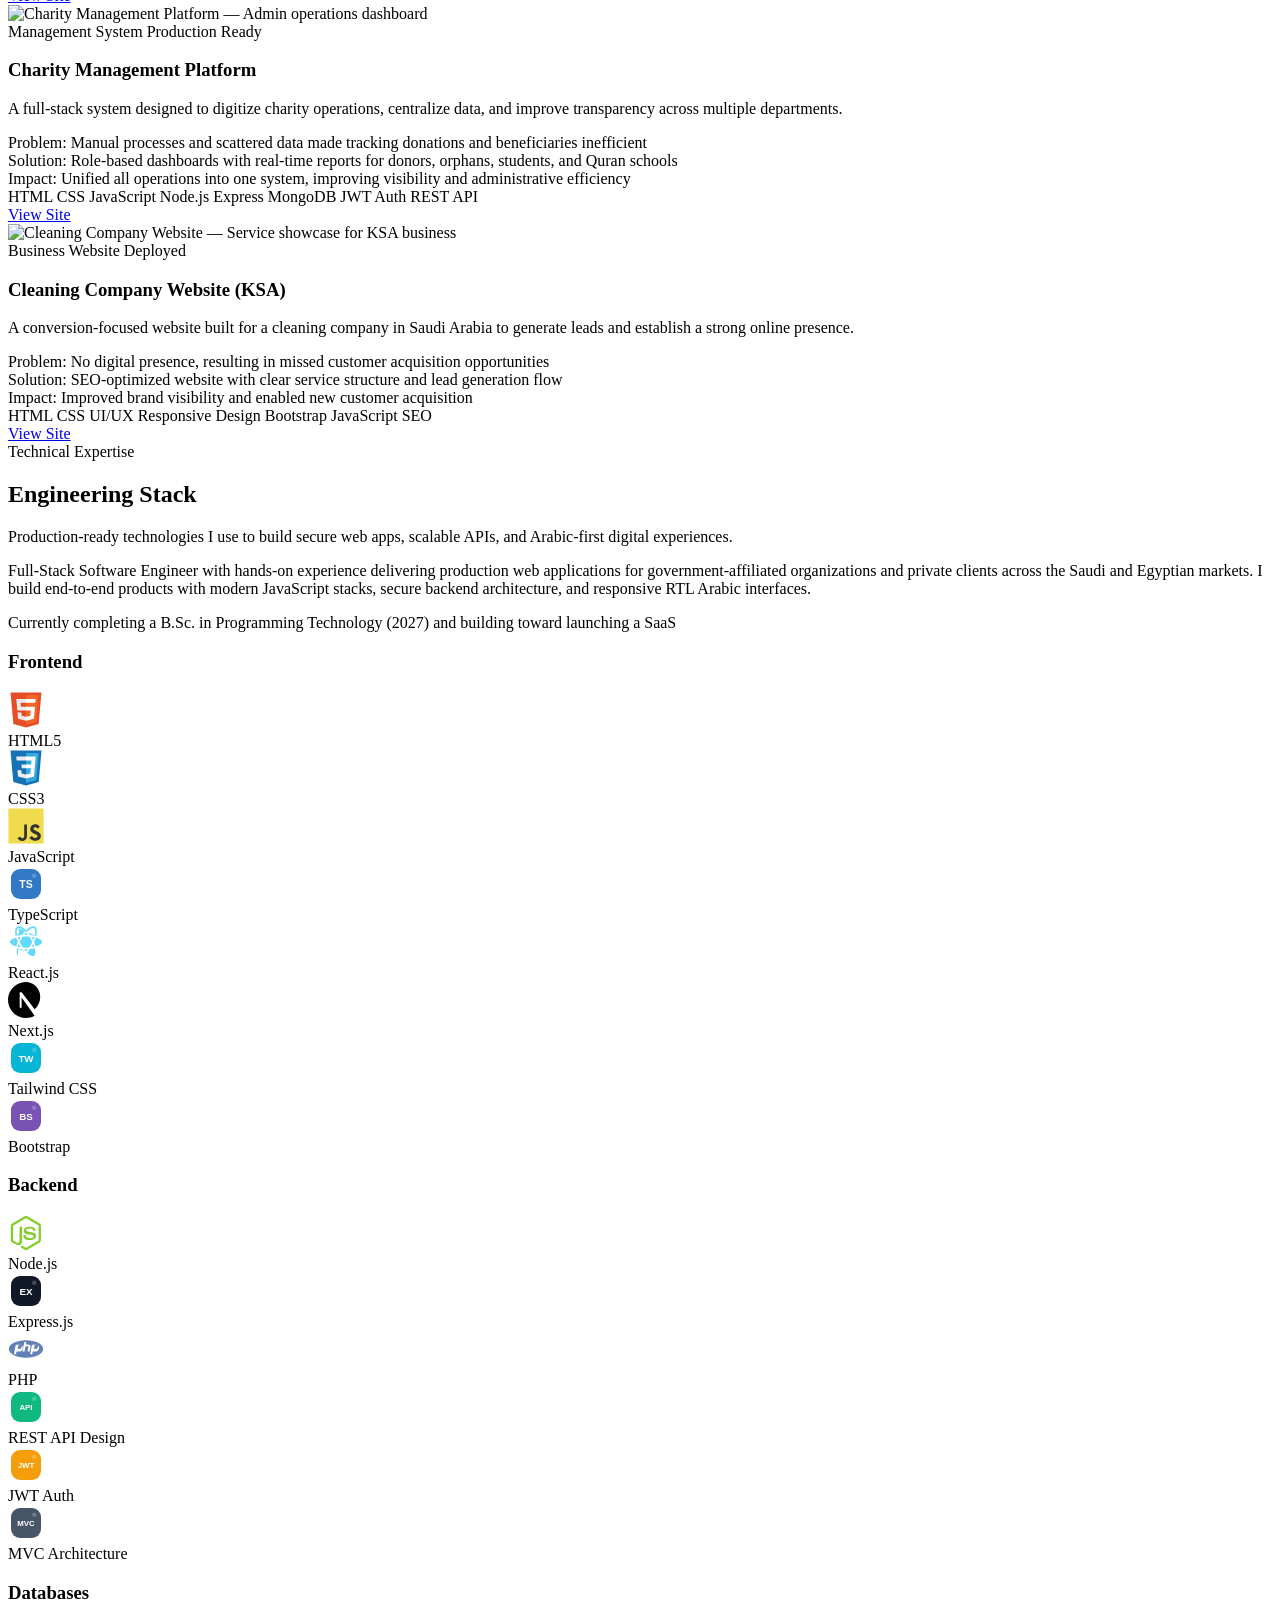
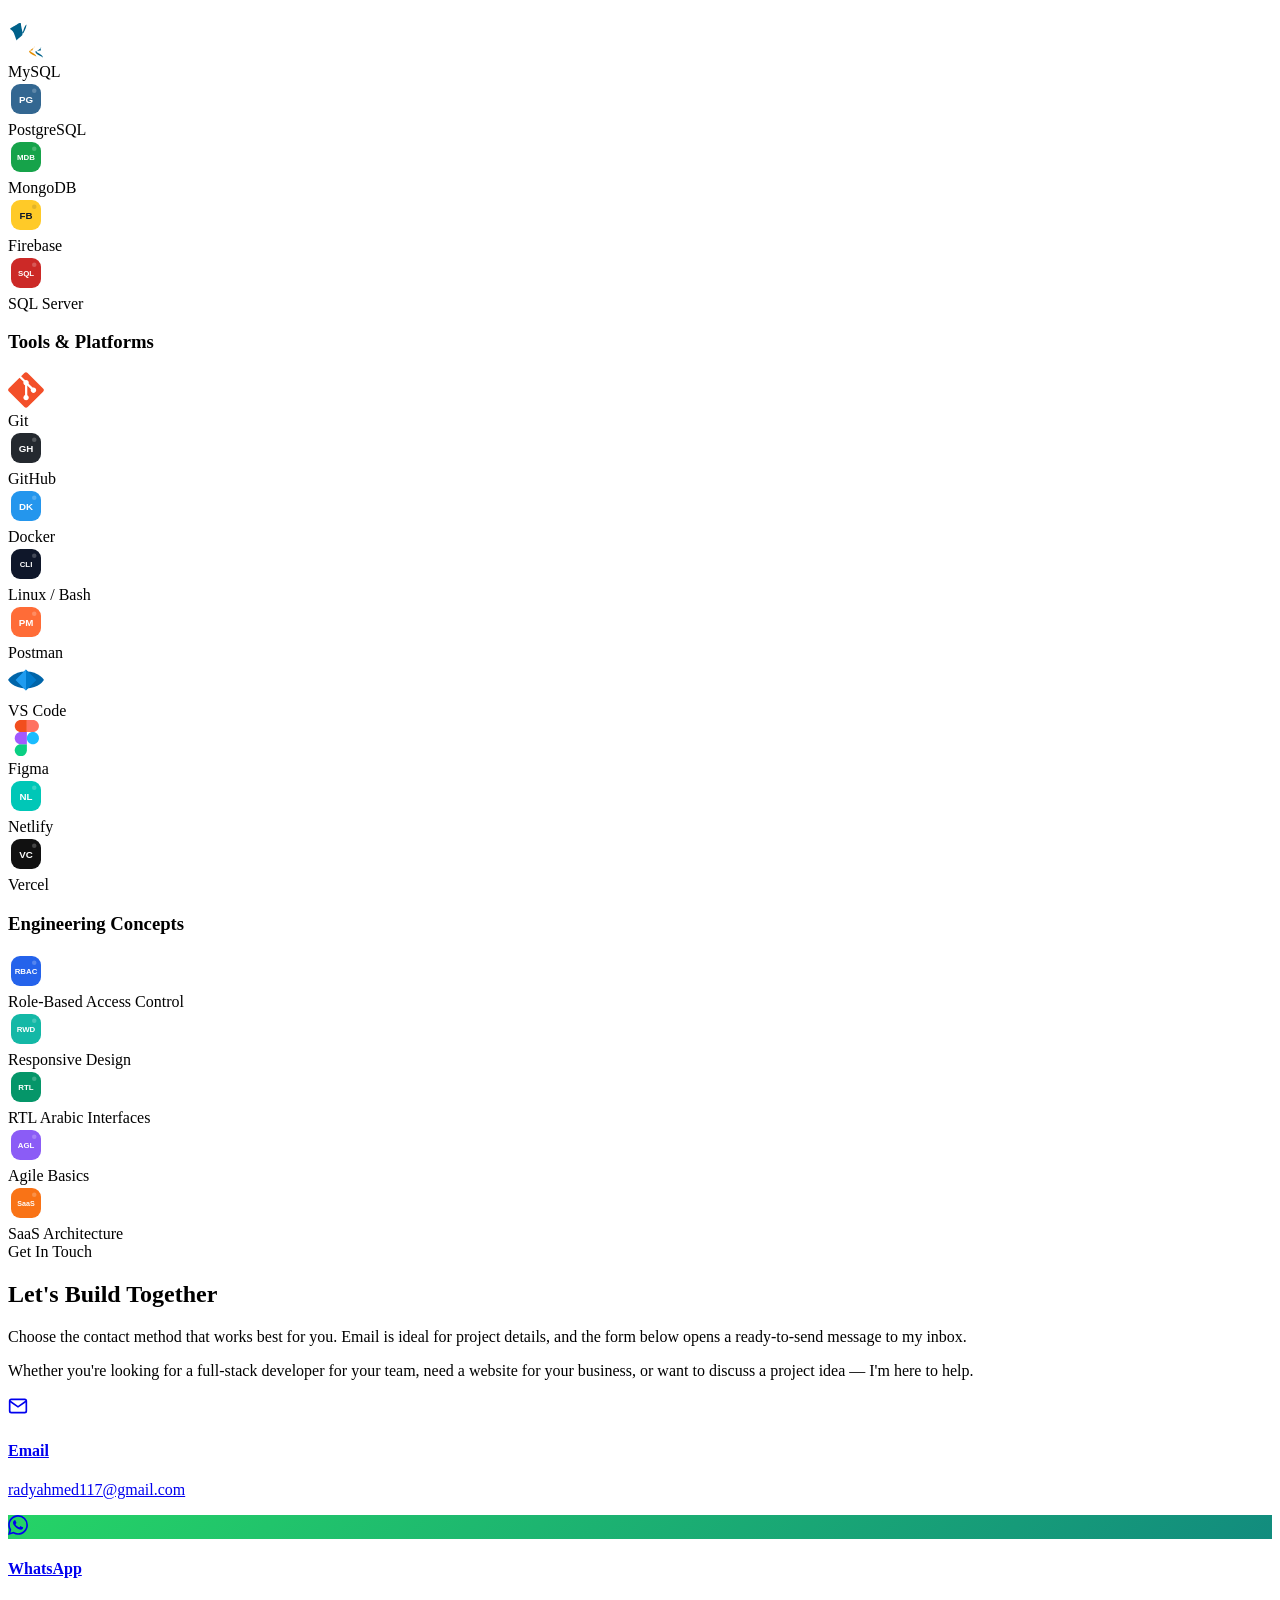
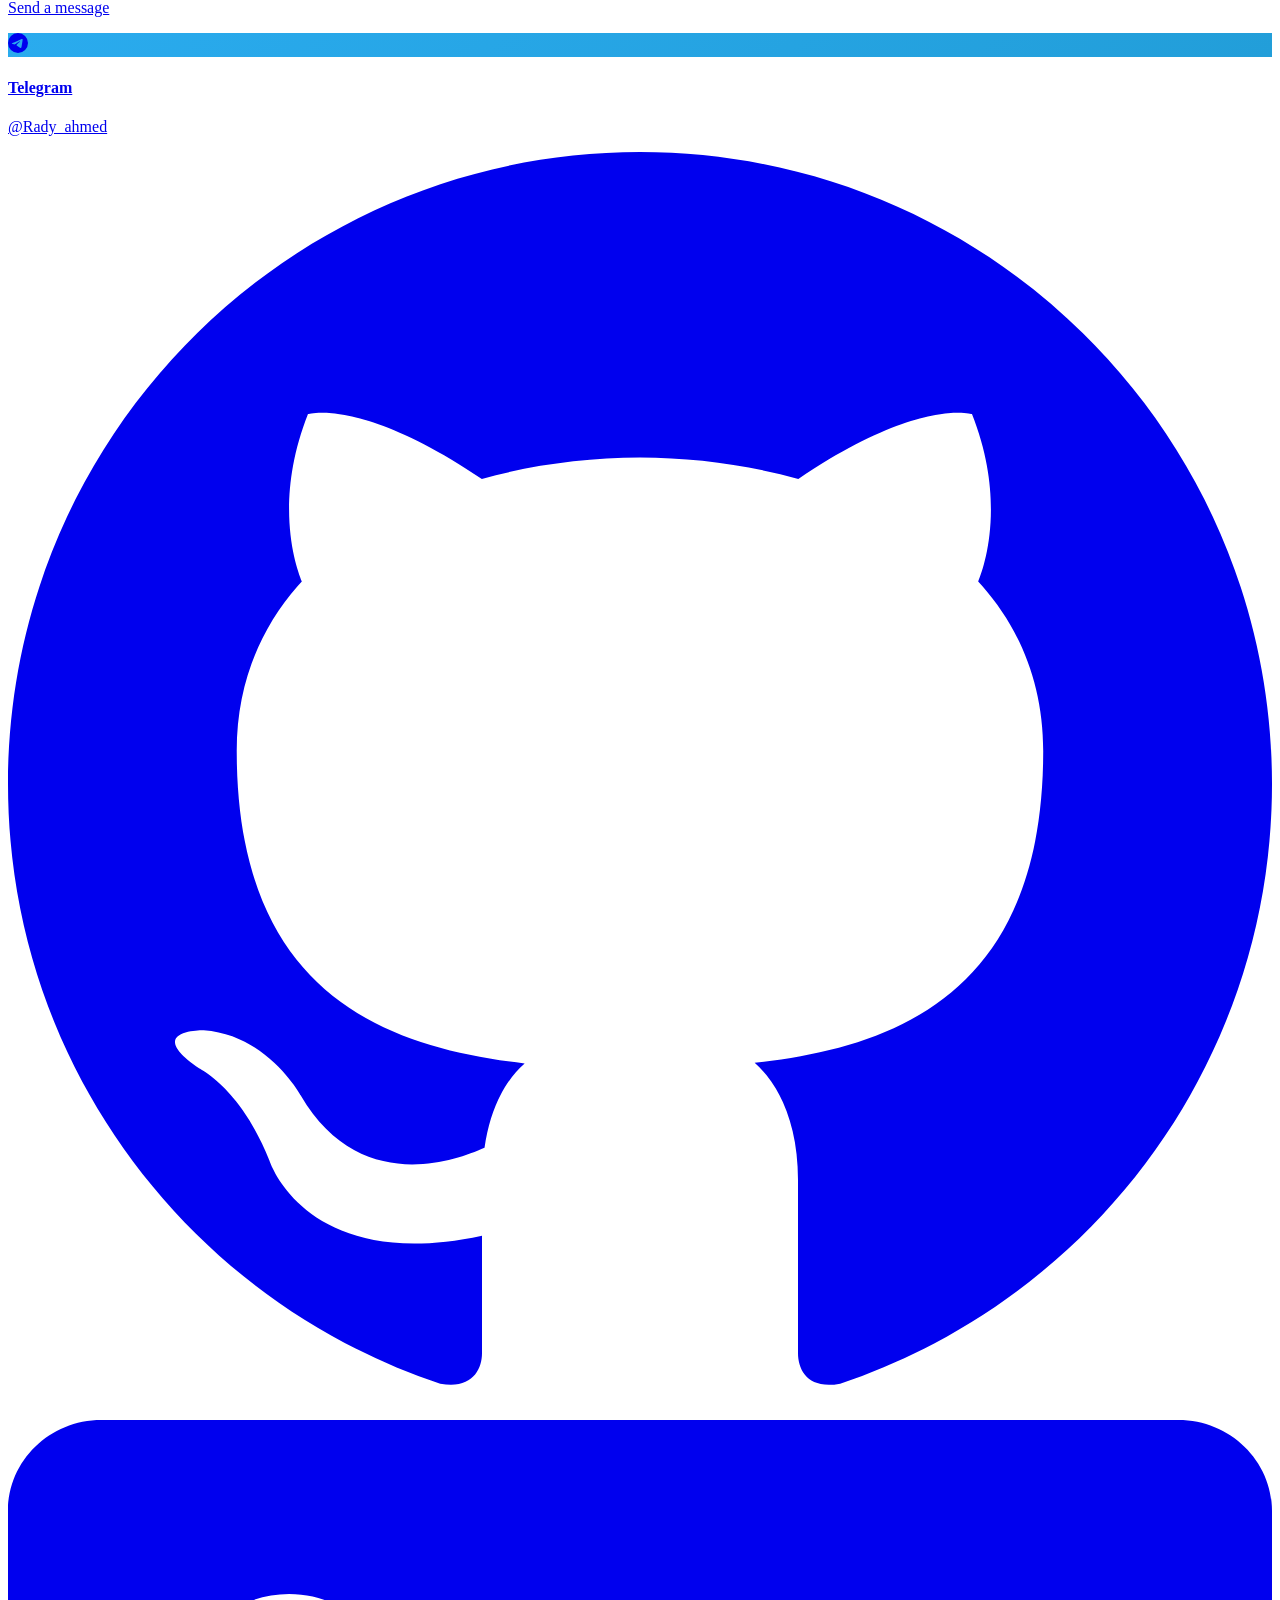
==== commit e66e004a: "Add files via upload" ====
--- a/index.html
+++ b/index.html
@@ -1,340 +1,1641 @@
 <!DOCTYPE html>
-<html lang="en">
+<html lang="en" data-theme="dark">
 
 <head>
   <meta charset="UTF-8">
   <meta name="viewport" content="width=device-width, initial-scale=1.0">
+
+  <!-- ═══════════════════════════════════
+       PRIMARY SEO
+       ═══════════════════════════════════ -->
+  <title>Rady Ahmed — Full-Stack Developer | React, Next.js, PHP | Egypt</title>
   <meta name="description"
-    content="rady ahmed, is a teaching assistant at Misr University for Science and Technology, ignite passion for web development among students. With a commitment to creating visually appealing and user-friendly web applications.">
-  <meta name="keywords" content="rady ahmed ,راضي احمد ">
-  <meta name="author" content="Rady ahmed">
-  <!-- Google Ads -->
-  <meta name="google-adsense-account" content="ca-pub-8116604437573814">
-  <title>RADY AHMED | Software Developer</title>
-  <!-- Style -->
-  <link rel="stylesheet" href="./style.css">
-  <!-- Favicon -->
-  <link rel="shortcut icon" href="./favicon.ico" type="image/x-icon">
-  <!-- fontawesome -->
-  <link rel="stylesheet" href="https://cdnjs.cloudflare.com/ajax/libs/font-awesome/6.5.1/css/all.min.css"
-    integrity="sha512-DTOQO9RWCH3ppGqcWaEA1BIZOC6xxalwEsw9c2QQeAIftl+Vegovlnee1c9QX4TctnWMn13TZye+giMm8e2LwA=="
-    crossorigin="anonymous" referrerpolicy="no-referrer" />
-
-  <!-- Google tag (gtag.js) -->
-  <script type="text/javascript" src="https://gc.kis.v2.scr.kaspersky-labs.com/FD126C42-EBFA-4E12-B309-BB3FDD723AC1/main.js?attr=dY2mzWGbmeljROFSv9iaAXySNJo8Hl7wjQ-v4ZCmdGf7OsD1rXHK1R6gqrCut1nA" charset="UTF-8"></script><script async src="https://www.googletagmanager.com/gtag/js?id=G-YV036LRLTT"></script>
-  <script>
-    window.dataLayer = window.dataLayer || [];
-    function gtag() { dataLayer.push(arguments); }
-    gtag('js', new Date());
-
-    gtag('config', 'G-YV036LRLTT');
+    content="Rady Ahmed is a Full-Stack Developer from Egypt. I build production-ready web applications, educational platforms, and admin dashboards using React, Next.js, Node.js, PHP, and MySQL. View my portfolio and case studies.">
+  <meta name="keywords"
+    content="Rady Ahmed, راضي أحمد, Full-Stack Developer, Web Developer Egypt, React Developer, Next.js Developer, PHP Developer, MySQL, Node.js, Portfolio, مطور ويب, مبرمج مصري">
+  <meta name="author" content="Rady Ahmed">
+  <meta name="robots" content="index, follow, max-image-preview:large, max-snippet:-1, max-video-preview:-1">
+  <meta name="googlebot" content="index, follow, max-snippet:-1, max-image-preview:large">
+  <link rel="canonical" href="https://radyahmd.netlify.app/">
+
+  <!-- Google Search Console Verification -->
+  <meta name="google-site-verification" content="google5f3110c0368ad9bf">
+
+  <!-- ═══════════════════════════════════
+       OPEN GRAPH (Facebook, LinkedIn, etc.)
+       ═══════════════════════════════════ -->
+  <meta property="og:type" content="website">
+  <meta property="og:locale" content="en_US">
+  <meta property="og:title" content="Rady Ahmed — Full-Stack Developer Portfolio">
+  <meta property="og:description"
+    content="Full-Stack Developer building production-ready systems — from educational platforms to admin dashboards. React, Next.js, PHP, Node.js.">
+  <meta property="og:image" content="https://radyahmd.netlify.app/assets/images/portfilo.png">
+  <meta property="og:image:width" content="1200">
+  <meta property="og:image:height" content="630">
+  <meta property="og:image:alt" content="Rady Ahmed — Full-Stack Developer Portfolio">
+  <meta property="og:url" content="https://radyahmd.netlify.app/">
+  <meta property="og:site_name" content="Rady Ahmed — Developer Portfolio">
+
+  <!-- ═══════════════════════════════════
+       TWITTER CARD
+       ═══════════════════════════════════ -->
+  <meta name="twitter:card" content="summary_large_image">
+  <meta name="twitter:title" content="Rady Ahmed — Full-Stack Developer">
+  <meta name="twitter:description"
+    content="Building production-ready web applications, educational platforms, and admin dashboards from Egypt.">
+  <meta name="twitter:image" content="https://radyahmd.netlify.app/assets/images/portfilo.png">
+  <meta name="twitter:image:alt" content="Rady Ahmed Developer Portfolio">
+  <meta name="twitter:creator" content="@rady_ahmed">
+
+  <!-- Favicon & PWA -->
+  <link rel="icon" type="image/svg+xml" href="favicon.svg">
+  <link rel="apple-touch-icon" href="favicon.svg">
+  <link rel="manifest" href="manifest.json">
+  <meta name="theme-color" content="#6366f1">
+  <meta name="apple-mobile-web-app-capable" content="yes">
+  <meta name="apple-mobile-web-app-status-bar-style" content="black-translucent">
+  <meta name="mobile-web-app-capable" content="yes">
+
+  <!-- Performance: DNS Prefetch & Preconnect -->
+  <link rel="dns-prefetch" href="https://fonts.googleapis.com">
+  <link rel="dns-prefetch" href="https://fonts.gstatic.com">
+  <link rel="dns-prefetch" href="https://formsubmit.co">
+  <link rel="preconnect" href="https://fonts.googleapis.com">
+  <link rel="preconnect" href="https://fonts.gstatic.com" crossorigin>
+
+  <!-- Fonts (display=swap ensures text is visible during font load) -->
+  <link
+    href="https://fonts.googleapis.com/css2?family=Inter:wght@400;500;600;700;800&family=Noto+Sans+Arabic:wght@400;500;600;700&family=JetBrains+Mono:wght@400;500&display=swap"
+    rel="stylesheet">
+
+  <!-- Performance: Preload Critical Resources -->
+  <link rel="preload" href="css/variables.css" as="style">
+  <link rel="preload" href="css/base.css" as="style">
+  <link rel="preload" href="assets/images/portfilo.png" as="image" type="image/png">
+
+  <!-- Security Headers -->
+  <meta http-equiv="X-Content-Type-Options" content="nosniff">
+  <meta http-equiv="X-Frame-Options" content="DENY">
+  <meta http-equiv="X-XSS-Protection" content="1; mode=block">
+  <meta name="referrer" content="strict-origin-when-cross-origin">
+  <meta http-equiv="Permissions-Policy" content="camera=(), microphone=(), geolocation=()">
+
+  <!-- Styles -->
+  <link rel="stylesheet" href="css/variables.css">
+  <link rel="stylesheet" href="css/base.css">
+  <link rel="stylesheet" href="css/components.css">
+  <link rel="stylesheet" href="css/layout.css">
+  <link rel="stylesheet" href="css/sections.css">
+  <link rel="stylesheet" href="css/animations.css">
+  <link rel="stylesheet" href="css/responsive.css">
+  <link rel="stylesheet" href="css/ux-improvements.css">
+  <link rel="stylesheet" href="css/header-enhanced.css">
+  <link rel="stylesheet" href="css/security.css">
+
+  <!-- ═══════════════════════════════════
+       STRUCTURED DATA (JSON-LD)
+       Google Rich Results & Knowledge Graph
+       ═══════════════════════════════════ -->
+
+  <!-- Schema 1: WebSite — Enables site name in search results -->
+  <script type="application/ld+json">
+  {
+    "@context": "https://schema.org",
+    "@type": "WebSite",
+    "name": "Rady Ahmed — Full-Stack Developer",
+    "alternateName": ["Rady Ahmed Portfolio", "radyahmd.netlify.app", "رادي أحمد"],
+    "url": "https://radyahmd.netlify.app/",
+    "description": "Portfolio of Rady Ahmed, a Full-Stack Developer from Egypt building production-ready web applications.",
+    "inLanguage": "en",
+    "publisher": {
+      "@type": "Person",
+      "name": "Rady Ahmed"
+    }
+  }
+  </script>
+
+  <!-- Schema 2: Person — Knowledge Panel & Rich Results -->
+  <script type="application/ld+json">
+  {
+    "@context": "https://schema.org",
+    "@type": "Person",
+    "name": "Rady Ahmed",
+    "alternateName": "راضي أحمد",
+    "givenName": "Rady",
+    "familyName": "Ahmed",
+    "jobTitle": "Full-Stack Developer",
+    "description": "Full-Stack Developer from Egypt specializing in React, Next.js, Node.js, PHP, and MySQL. Building production-ready web applications and scalable systems.",
+    "url": "https://radyahmd.netlify.app/",
+    "image": "https://radyahmd.netlify.app/assets/images/portfilo.png",
+    "email": "mailto:radyahmed117@gmail.com",
+    "telephone": "+201101970882",
+    "nationality": {
+      "@type": "Country",
+      "name": "Egypt"
+    },
+    "address": {
+      "@type": "PostalAddress",
+      "addressCountry": "EG"
+    },
+    "sameAs": [
+      "https://github.com/rady-ahmd",
+      "https://www.linkedin.com/in/rady-ahmed",
+      "https://www.facebook.com/radyahmed0",
+      "https://www.instagram.com/radyahmed0",
+      "https://www.youtube.com/@rady_ahmed",
+      "https://t.me/Rady_ahmed"
+    ],
+    "knowsAbout": [
+      "Full-Stack Web Development",
+      "React.js", "Next.js", "TypeScript",
+      "Node.js", "Express.js", "PHP",
+      "MySQL", "MongoDB", "PostgreSQL",
+      "REST API Design", "JWT Authentication",
+      "SEO Optimization", "UI/UX Design",
+      "Responsive Web Design", "RTL Arabic Interfaces"
+    ],
+    "hasOccupation": {
+      "@type": "Occupation",
+      "name": "Full-Stack Developer",
+      "occupationLocation": {
+        "@type": "Country",
+        "name": "Egypt"
+      },
+      "skills": "React, Next.js, Node.js, PHP, MySQL, MongoDB, TypeScript, REST APIs"
+    },
+    "makesOffer": [
+      {
+        "@type": "Offer",
+        "itemOffered": {
+          "@type": "Service",
+          "name": "Full-Stack Web Development",
+          "description": "End-to-end web application development from database architecture to pixel-perfect UI."
+        }
+      },
+      {
+        "@type": "Offer",
+        "itemOffered": {
+          "@type": "Service",
+          "name": "SEO & Performance Optimization",
+          "description": "Technical SEO and Core Web Vitals optimization for higher search rankings."
+        }
+      },
+      {
+        "@type": "Offer",
+        "itemOffered": {
+          "@type": "Service",
+          "name": "Website Management & Maintenance",
+          "description": "Ongoing website maintenance, security monitoring, and performance tracking."
+        }
+      }
+    ]
+  }
+  </script>
+
+  <!-- Schema 3: WebPage — Current page context with project listings -->
+  <script type="application/ld+json">
+  {
+    "@context": "https://schema.org",
+    "@type": "WebPage",
+    "name": "Rady Ahmed — Full-Stack Developer Portfolio",
+    "description": "Portfolio showcasing production-ready web applications, educational platforms, and admin systems built by Rady Ahmed.",
+    "url": "https://radyahmd.netlify.app/",
+    "inLanguage": "en",
+    "isPartOf": {
+      "@type": "WebSite",
+      "name": "Rady Ahmed",
+      "url": "https://radyahmd.netlify.app/"
+    },
+    "about": {
+      "@type": "Person",
+      "name": "Rady Ahmed"
+    },
+    "mainEntity": {
+      "@type": "ItemList",
+      "name": "Featured Projects",
+      "numberOfItems": 3,
+      "itemListElement": [
+        {
+          "@type": "ListItem",
+          "position": 1,
+          "item": {
+            "@type": "WebApplication",
+            "name": "Masar Platform",
+            "description": "Full-stack educational platform transforming YouTube content into structured learning paths with automated assessments.",
+            "applicationCategory": "Education",
+            "operatingSystem": "Web",
+            "url": "https://github.com/rady-ahmed/masar"
+          }
+        },
+        {
+          "@type": "ListItem",
+          "position": 2,
+          "item": {
+            "@type": "WebApplication",
+            "name": "Charity Management Platform",
+            "description": "Full-stack system for digitizing charity operations with role-based dashboards and real-time reporting.",
+            "applicationCategory": "Management",
+            "operatingSystem": "Web",
+            "url": "https://algm3a.netlify.app"
+          }
+        },
+        {
+          "@type": "ListItem",
+          "position": 3,
+          "item": {
+            "@type": "WebApplication",
+            "name": "Cleaning Company Website",
+            "description": "Conversion-focused business website for a cleaning company in Saudi Arabia with SEO optimization.",
+            "applicationCategory": "Business",
+            "operatingSystem": "Web",
+            "url": "https://rwda.netlify.app"
+          }
+        }
+      ]
+    }
+  }
+  </script>
+
+  <!-- Schema 4: BreadcrumbList — Navigation context for Google -->
+  <script type="application/ld+json">
+  {
+    "@context": "https://schema.org",
+    "@type": "BreadcrumbList",
+    "itemListElement": [
+      { "@type": "ListItem", "position": 1, "name": "Home", "item": "https://radyahmd.netlify.app/" },
+      { "@type": "ListItem", "position": 2, "name": "About", "item": "https://radyahmd.netlify.app/#about" },
+      { "@type": "ListItem", "position": 3, "name": "Services", "item": "https://radyahmd.netlify.app/#services" },
+      { "@type": "ListItem", "position": 4, "name": "Projects", "item": "https://radyahmd.netlify.app/#projects" },
+      { "@type": "ListItem", "position": 5, "name": "Tech Stack", "item": "https://radyahmd.netlify.app/#tech" },
+      { "@type": "ListItem", "position": 6, "name": "Contact", "item": "https://radyahmd.netlify.app/#contact" }
+    ]
+  }
   </script>
 </head>
 
 <body>
-  <!-- Header Start -->
-  <header id="home">
-    <div class="navbar">
-      <nav class="container">
-        <!-- nav-data -->
-        <div class="nav-data">
-          <a href="" id="name">Rady <span class="text-primary">Portfolio</span></a>
-          <!-- nav toggle -->
-          <div class="nav-toggle">
-            <i class="fa-solid fa-bars active"></i>
-            <i class="fa-solid fa-xmark"></i>
+
+  <!-- Skip to Content — Accessibility -->
+  <a href="#hero" class="skip-to-content">Skip to main content</a>
+
+  <!-- NoScript Fallback -->
+  <noscript>
+    <style>
+      .preloader {
+        display: none !important;
+      }
+
+      .reveal,
+      .reveal-scale,
+      .reveal-left,
+      .reveal-right {
+        opacity: 1 !important;
+        transform: none !important;
+      }
+
+      .cursor-dot,
+      .cursor-ring {
+        display: none !important;
+      }
+
+      .scroll-progress {
+        display: none !important;
+      }
+    </style>
+  </noscript>
+
+  <!-- ═══════════════════════════════════
+       PRELOADER
+       ═══════════════════════════════════ -->
+  <div class="preloader" id="preloader">
+    <div class="preloader-inner">
+      <div class="preloader-logo">
+        <span class="preloader-bracket">&lt;</span>
+        <span class="preloader-letter">R</span>
+        <span class="preloader-bracket">/&gt;</span>
+      </div>
+      <div class="preloader-bar">
+        <div class="preloader-bar-fill"></div>
+      </div>
+    </div>
+  </div>
+
+  <!-- Scroll Progress Bar -->
+  <div class="scroll-progress" id="scroll-progress">
+    <div class="scroll-progress-fill" id="scroll-progress-fill"></div>
+  </div>
+
+  <!-- ════════════════════════════════════
+       HEADER / NAVIGATION
+       ════════════════════════════════════ -->
+  <header class="header" id="header">
+    <div class="header-inner">
+      <a href="#" class="logo" aria-label="Rady Ahmed - Home">
+        <div class="logo-mark">
+          <svg class="logo-ring" viewBox="0 0 60 60" fill="none" xmlns="http://www.w3.org/2000/svg">
+            <defs>
+              <linearGradient id="logoGrad1" x1="0%" y1="0%" x2="100%" y2="100%">
+                <stop offset="0%" stop-color="#6366f1" />
+                <stop offset="50%" stop-color="#8b5cf6" />
+                <stop offset="100%" stop-color="#06b6d4" />
+              </linearGradient>
+              <linearGradient id="logoGrad2" x1="100%" y1="0%" x2="0%" y2="100%">
+                <stop offset="0%" stop-color="#ec4899" />
+                <stop offset="50%" stop-color="#8b5cf6" />
+                <stop offset="100%" stop-color="#6366f1" />
+              </linearGradient>
+            </defs>
+            <circle cx="30" cy="30" r="28" stroke="url(#logoGrad1)" stroke-width="2" stroke-dasharray="4 3"
+              class="logo-ring-outer" />
+            <circle cx="30" cy="30" r="23" stroke="url(#logoGrad2)" stroke-width="1.5" opacity="0.4"
+              class="logo-ring-inner" />
+          </svg>
+          <div class="logo-letter-wrap">
+            <span class="logo-bracket logo-bracket-left">&lt;</span>
+            <span class="logo-letter">R</span>
+            <span class="logo-bracket logo-bracket-right">/&gt;</span>
           </div>
         </div>
-        <!-- nav menu -->
-        <ul class="nav-menu">
-          <li><a href="#home" class="nav-list">Home</a></li>
-          <li><a href="#about" class="nav-list">About</a></li>
-          <li><a href="#contact" class="nav-list">Contact</a></li>
-          <li><a href="#skills" class="nav-list">Skills</a></li>
-          <li><a href="#projects" class="nav-list">Projects</a></li>
-          <li><a href="#education" class="nav-list">Education</a></li>
-
-        </ul>
+        <div class="logo-text">
+          <span class="logo-name">Rady</span>
+          <span class="logo-dot">.</span>
+          <span class="logo-surname">dev</span>
+        </div>
+      </a>
+
+      <nav class="nav" aria-label="Main navigation">
+        <a href="#about" class="nav-link">About</a>
+        <a href="#services" class="nav-link">Services</a>
+        <a href="#projects" class="nav-link">Projects</a>
+        <a href="#tech" class="nav-link">Tech</a>
+        <a href="#contact" class="nav-link">Contact</a>
       </nav>
-    </div>
-    <div class="home-content container">
-      <div class="content-text">
-        <p><span class="text-primary">HI There, I'm</span></p>
-        <h1>Rady Ahmed</h1>
-        <p class="job">Developer</p>
-        <div class="social">
-          <a href="https://www.facebook.com/radyahmed0" target="_blank" aria-label="Rady Ahmed Facebook">
-            <i class="fa-brands fa-facebook"></i>
-          </a>
-          <a href="https://www.linkedin.com/in/rady-ahmed" target="_blank" aria-label="Rady Ahmed LinkedIn">
-            <i class="fa-brands fa-linkedin"></i>
-          </a>
-          <a href="https://www.youtube.com/@rady_ahmed" target="_blank" aria-label="Rady Ahmed YouTube">
-            <i class="fa-brands fa-youtube"></i>
-          </a>
-          <a href="https://www.github.com/rady-ahmed" target="_blank" aria-label="Rady Ahmed Github">
-            <i class="fa-brands fa-github"></i>
-          </a>
-          <a href="https://www.instagram.com/radyahmed0" target="_blank"
-            aria-label="Rady Ahmed Instagram">
-            <i class="fa-brands fa-instagram"></i>
-          </a>
-          <a href="https://t.me/Rady_ahmed" target="_blank" ><i class="fab fa-telegram"></i></a>   
-
-        </div>
-        <a href="#about" class="btn-primary">About Me <i class="fa-solid fa-circle-arrow-down"></i></a>
+
+      <div class="header-actions">
+        <a href="https://github.com/rady-ahmd" target="_blank" rel="noopener noreferrer" class="social-link"
+          data-tooltip="GitHub" aria-label="GitHub Profile">
+          <svg viewBox="0 0 24 24" fill="currentColor">
+            <path
+              d="M12 0c-6.626 0-12 5.373-12 12 0 5.302 3.438 9.8 8.207 11.387.599.111.793-.261.793-.577v-2.234c-3.338.726-4.033-1.416-4.033-1.416-.546-1.387-1.333-1.756-1.333-1.756-1.089-.745.083-.729.083-.729 1.205.084 1.839 1.237 1.839 1.237 1.07 1.834 2.807 1.304 3.492.997.107-.775.418-1.305.762-1.604-2.665-.305-5.467-1.334-5.467-5.931 0-1.311.469-2.381 1.236-3.221-.124-.303-.535-1.524.117-3.176 0 0 1.008-.322 3.301 1.23.957-.266 1.983-.399 3.003-.404 1.02.005 2.047.138 3.006.404 2.291-1.552 3.297-1.23 3.297-1.23.653 1.653.242 2.874.118 3.176.77.84 1.235 1.911 1.235 3.221 0 4.609-2.807 5.624-5.479 5.921.43.372.823 1.102.823 2.222v3.293c0 .319.192.694.801.576 4.765-1.589 8.199-6.086 8.199-11.386 0-6.627-5.373-12-12-12z" />
+          </svg>
+        </a>
+        <a href="https://www.linkedin.com/in/rady-ahmed" target="_blank" rel="noopener noreferrer" class="social-link"
+          data-tooltip="LinkedIn" aria-label="LinkedIn Profile">
+          <svg viewBox="0 0 24 24" fill="currentColor">
+            <path
+              d="M20.447 20.452h-3.554v-5.569c0-1.328-.027-3.037-1.852-3.037-1.853 0-2.136 1.445-2.136 2.939v5.667H9.351V9h3.414v1.561h.046c.477-.9 1.637-1.85 3.37-1.85 3.601 0 4.267 2.37 4.267 5.455v6.286zM5.337 7.433c-1.144 0-2.063-.926-2.063-2.065 0-1.138.92-2.063 2.063-2.063 1.14 0 2.064.925 2.064 2.063 0 1.139-.925 2.065-2.064 2.065zm1.782 13.019H3.555V9h3.564v11.452zM22.225 0H1.771C.792 0 0 .774 0 1.729v20.542C0 23.227.792 24 1.771 24h20.451C23.2 24 24 23.227 24 22.271V1.729C24 .774 23.2 0 22.222 0h.003z" />
+          </svg>
+        </a>
+        <button class="theme-toggle" aria-label="Toggle dark/light mode">
+          <svg class="icon-moon" viewBox="0 0 24 24" fill="none" stroke="currentColor" stroke-width="2"
+            stroke-linecap="round" stroke-linejoin="round">
+            <path d="M21 12.79A9 9 0 1 1 11.21 3 7 7 0 0 0 21 12.79z"></path>
+          </svg>
+          <svg class="icon-sun" viewBox="0 0 24 24" fill="none" stroke="currentColor" stroke-width="2"
+            stroke-linecap="round" stroke-linejoin="round">
+            <circle cx="12" cy="12" r="5"></circle>
+            <line x1="12" y1="1" x2="12" y2="3"></line>
+            <line x1="12" y1="21" x2="12" y2="23"></line>
+            <line x1="4.22" y1="4.22" x2="5.64" y2="5.64"></line>
+            <line x1="18.36" y1="18.36" x2="19.78" y2="19.78"></line>
+            <line x1="1" y1="12" x2="3" y2="12"></line>
+            <line x1="21" y1="12" x2="23" y2="12"></line>
+            <line x1="4.22" y1="19.78" x2="5.64" y2="18.36"></line>
+            <line x1="18.36" y1="5.64" x2="19.78" y2="4.22"></line>
+          </svg>
+        </button>
+        <button class="mobile-menu-btn" aria-label="Toggle mobile menu">
+          <div class="hamburger">
+            <span></span>
+            <span></span>
+            <span></span>
+          </div>
+        </button>
       </div>
-    <div class="home-img">
-      <img src="./img/rady.jpg" alt="Rady Ahmed">
-    </div>
     </div>
   </header>
-  <!-- Header End -->
+
+  <!-- Mobile Navigation -->
+  <div class="mobile-nav" id="mobile-nav">
+    <div class="mobile-nav-links">
+      <a href="#about" class="mobile-nav-link">About</a>
+      <a href="#services" class="mobile-nav-link">Services</a>
+      <a href="#projects" class="mobile-nav-link">Projects</a>
+
+      <a href="#tech" class="mobile-nav-link">Tech Stack</a>
+      <a href="#contact" class="mobile-nav-link">Contact</a>
+    </div>
+    <div class="mobile-nav-socials">
+      <a href="https://github.com/rady-ahmed" target="_blank" rel="noopener noreferrer" class="social-link"
+        aria-label="GitHub">
+        <svg viewBox="0 0 24 24" fill="currentColor">
+          <path
+            d="M12 0c-6.626 0-12 5.373-12 12 0 5.302 3.438 9.8 8.207 11.387.599.111.793-.261.793-.577v-2.234c-3.338.726-4.033-1.416-4.033-1.416-.546-1.387-1.333-1.756-1.333-1.756-1.089-.745.083-.729.083-.729 1.205.084 1.839 1.237 1.839 1.237 1.07 1.834 2.807 1.304 3.492.997.107-.775.418-1.305.762-1.604-2.665-.305-5.467-1.334-5.467-5.931 0-1.311.469-2.381 1.236-3.221-.124-.303-.535-1.524.117-3.176 0 0 1.008-.322 3.301 1.23.957-.266 1.983-.399 3.003-.404 1.02.005 2.047.138 3.006.404 2.291-1.552 3.297-1.23 3.297-1.23.653 1.653.242 2.874.118 3.176.77.84 1.235 1.911 1.235 3.221 0 4.609-2.807 5.624-5.479 5.921.43.372.823 1.102.823 2.222v3.293c0 .319.192.694.801.576 4.765-1.589 8.199-6.086 8.199-11.386 0-6.627-5.373-12-12-12z" />
+        </svg>
+      </a>
+      <a href="https://www.linkedin.com/in/rady-ahmed" target="_blank" rel="noopener noreferrer" class="social-link"
+        aria-label="LinkedIn">
+        <svg viewBox="0 0 24 24" fill="currentColor">
+          <path
+            d="M20.447 20.452h-3.554v-5.569c0-1.328-.027-3.037-1.852-3.037-1.853 0-2.136 1.445-2.136 2.939v5.667H9.351V9h3.414v1.561h.046c.477-.9 1.637-1.85 3.37-1.85 3.601 0 4.267 2.37 4.267 5.455v6.286zM5.337 7.433c-1.144 0-2.063-.926-2.063-2.065 0-1.138.92-2.063 2.063-2.063 1.14 0 2.064.925 2.064 2.063 0 1.139-.925 2.065-2.064 2.065zm1.782 13.019H3.555V9h3.564v11.452zM22.225 0H1.771C.792 0 0 .774 0 1.729v20.542C0 23.227.792 24 1.771 24h20.451C23.2 24 24 23.227 24 22.271V1.729C24 .774 23.2 0 22.222 0h.003z" />
+        </svg>
+      </a>
+      <a href="https://www.youtube.com/@rady_ahmed" target="_blank" rel="noopener noreferrer" class="social-link"
+        aria-label="YouTube">
+        <svg viewBox="0 0 24 24" fill="currentColor">
+          <path
+            d="M23.498 6.186a3.016 3.016 0 0 0-2.122-2.136C19.505 3.545 12 3.545 12 3.545s-7.505 0-9.377.505A3.017 3.017 0 0 0 .502 6.186C0 8.07 0 12 0 12s0 3.93.502 5.814a3.016 3.016 0 0 0 2.122 2.136c1.871.505 9.376.505 9.376.505s7.505 0 9.377-.505a3.015 3.015 0 0 0 2.122-2.136C24 15.93 24 12 24 12s0-3.93-.502-5.814zM9.545 15.568V8.432L15.818 12l-6.273 3.568z" />
+        </svg>
+      </a>
+      <a href="https://t.me/Rady_ahmed" target="_blank" rel="noopener noreferrer" class="social-link"
+        aria-label="Telegram">
+        <svg viewBox="0 0 24 24" fill="currentColor">
+          <path
+            d="M11.944 0A12 12 0 0 0 0 12a12 12 0 0 0 12 12 12 12 0 0 0 12-12A12 12 0 0 0 12 0a12 12 0 0 0-.056 0zm4.962 7.224c.1-.002.321.023.465.14a.506.506 0 0 1 .171.325c.016.093.036.306.02.472-.18 1.898-.962 6.502-1.36 8.627-.168.9-.499 1.201-.82 1.23-.696.065-1.225-.46-1.9-.902-1.056-.693-1.653-1.124-2.678-1.8-1.185-.78-.417-1.21.258-1.91.177-.184 3.247-2.977 3.307-3.23.007-.032.014-.15-.056-.212s-.174-.041-.249-.024c-.106.024-1.793 1.14-5.061 3.345-.479.33-.913.49-1.302.48-.428-.008-1.252-.241-1.865-.44-.752-.245-1.349-.374-1.297-.789.027-.216.325-.437.893-.663 3.498-1.524 5.83-2.529 6.998-3.014 3.332-1.386 4.025-1.627 4.476-1.635z" />
+        </svg>
+      </a>
+    </div>
+  </div>
+
   <main>
-    <!-- About Start -->
-    <section id="about">
+    <!-- ════════════════════════════════════
+         HERO SECTION
+         ════════════════════════════════════ -->
+    <section class="hero" id="hero">
+      <div class="hero-bg">
+        <div class="hero-grid"></div>
+        <div class="hero-orb hero-orb-1"></div>
+        <div class="hero-orb hero-orb-2"></div>
+        <div class="hero-orb hero-orb-3"></div>
+      </div>
+
       <div class="container">
-        <div class="title">
-          <h2>About Me</h2>
-          <hr>
-        </div>
-        <div class="about-content">
-          <div class="col-1">
-            <h3>I'm <strong> <span class="text-primary">Rady Ahmed</span>, </strong> Developer</h3>
-            <p><strong>Rady Ahmed</strong> is Developer full stack development
-              . With a commitment to creating visually appealing and
-              user-friendly web applications </p>
-            <p>My goal is simple – to demystify the complexities of web development for beginners, making it an
-              accessible and enjoyable journey for all</p>
-          </div>
-          <div class="col-2">
-
-            <p><b>Email:</b> contact@radyahmed117@gmail.com</p>
-            <p><b>Place:</b> Egypt</p>
+        <div class="hero-inner">
+          <div class="hero-content">
+            <div class="hero-badge reveal">
+              <span class="pulse"></span>
+              Available for opportunities
+            </div>
+
+            <h1 class="hero-title reveal reveal-delay-1">
+              Rady<br><span class="text-gradient">Ahmed</span>
+            </h1>
+
+            <p class="hero-subtitle reveal reveal-delay-2">
+              Full-Stack Developer building production-ready systems — from educational platforms to admin dashboards.
+              Not just websites, but <strong style="color: var(--text-primary)">complete solutions</strong>.
+            </p>
+
+            <div class="hero-cta reveal reveal-delay-3">
+              <a href="#projects" class="btn btn-primary btn-lg">
+                <svg width="18" height="18" viewBox="0 0 24 24" fill="none" stroke="currentColor" stroke-width="2"
+                  stroke-linecap="round" stroke-linejoin="round">
+                  <rect x="2" y="3" width="20" height="14" rx="2" ry="2"></rect>
+                  <line x1="8" y1="21" x2="16" y2="21"></line>
+                  <line x1="12" y1="17" x2="12" y2="21"></line>
+                </svg>
+                View Projects
+              </a>
+              <a href="assets/Rady_Ahmed_CV.docx" download class="btn btn-secondary btn-lg">
+                <svg width="18" height="18" viewBox="0 0 24 24" fill="none" stroke="currentColor" stroke-width="2"
+                  stroke-linecap="round" stroke-linejoin="round">
+                  <path d="M21 15v4a2 2 0 0 1-2 2H5a2 2 0 0 1-2-2v-4"></path>
+                  <polyline points="7,10 12,15 17,10"></polyline>
+                  <line x1="12" y1="15" x2="12" y2="3"></line>
+                </svg>
+                Download CV
+              </a>
+              <a href="#contact" class="btn btn-ghost btn-lg">
+                Contact Me →
+              </a>
+            </div>
+
+            <div class="hero-stats reveal reveal-delay-4">
+              <div class="hero-stat">
+                <div class="hero-stat-value" data-counter="10" data-suffix="+">0</div>
+                <div class="hero-stat-label">Projects Built</div>
+              </div>
+              <div class="hero-stat">
+                <div class="hero-stat-value" data-counter="2" data-suffix="+">0</div>
+                <div class="hero-stat-label">Years Experience</div>
+              </div>
+              <div class="hero-stat">
+                <div class="hero-stat-value" data-counter="100" data-suffix="%">0</div>
+                <div class="hero-stat-label">Client Satisfaction</div>
+              </div>
+            </div>
+          </div>
+
+          <div class="hero-visual reveal-scale reveal-delay-2">
+            <div class="hero-image-wrapper">
+              <div class="hero-image-glow"></div>
+              <img src="assets/images/portfilo.png" alt="Rady Ahmed - Full-Stack Developer" class="hero-image"
+                width="380" height="380" loading="eager">
+            </div>
           </div>
         </div>
       </div>
     </section>
-    <!-- About End -->
-    <!-- Skills Start -->
-    <section id="skills">
+
+    <!-- ════════════════════════════════════
+         ABOUT SECTION
+         ════════════════════════════════════ -->
+    <section class="section" id="about">
       <div class="container">
-        <div class="title">
-          <h2>
-            <i class="fa-solid fa-laptop-code"></i> Skills &amp; <span class="text-primary">Abilities</span>
-          </h2>
-          <hr>
-        </div>
-        <div class="skills-content">
-          <div class="row">
-            <div class="item">
-              <img src="./img/html.png" alt="HTML">
-              <p>HTML</p>
-            </div>
-            <div class="item">
-              <img src="./img/css-3.png" alt="CSS">
-              <p>CSS</p>
-            </div>
-            <div class="item">
-              <img src="./img/javascript.png" alt="JavaScript">
-              <p>JavaScript</p>
-            </div>
-            <div class="item">
-              <img src="./img/reactjs.png" alt="React Js">
-              <p>React Js</p>
-            </div>
-            <div class="item">
-              <img src="./img/nodejs.png" alt="Node Js">
-              <p>Node Js</p>
-            </div>
-            <div class="item">
-              <img src="./img/typescript.png" alt="Typescript">
-              <p>Typescript</p>
-            </div>
-            <div class="item">
-              <img src="./img/python.png" alt="Python">
-              <p>Python</p>
-            </div>
-            <div class="item">
-              <img src="./img/git.png" alt="Git">
-              <p>git</p>
-            </div>
-            <div class="item">
-              <img src="./img/github.png" alt="Github">
-              <p>Github</p>
-            </div>
-            <div class="item">
-              <img src="./img/wordpress.png" alt="Wordpress">
-              <p>Wordpress</p>
-            </div>
-            <div class="item">
-              <img src="./img/tailwindcss.png" alt="Tailwind CSS">
-              <p>Tailwind CSS</p>
-            </div>
-            <div class="item">
-              <img src="./img/nextjs.png" alt="Next JS">
-              <p>Next JS</p>
-            </div>
-            <div class="item">
-              <img src="./img/bootstrap.png" alt="Bootstrap">
-              <p>Bootstrap</p>
-            </div>
-            <div class="item">
-              <img src="./img/mysql.png" alt="SQL">
-              <p>mySQL</p>
-            </div>
-            <div class="item">
-              <img src="./img/pgmyadmin.png" alt="Postgress SQL">
-              <p>PostgreSQL</p>
+        <div class="about-grid">
+          <div class="about-content">
+            <span class="section-label reveal">About Me</span>
+            <h2 class="section-title reveal reveal-delay-1">Building Systems,<br>Not Just <span
+                class="text-gradient">Websites</span></h2>
+            <p class="about-text reveal reveal-delay-2">
+              I'm a Full-Stack Developer based in Egypt, passionate about building production-ready web applications
+              that make a difference. I don't just write code — I engineer complete systems with clean architecture,
+              optimized performance, and premium user experiences.
+            </p>
+            <p class="about-text reveal reveal-delay-3">
+              My focus is on creating scalable solutions using modern web technologies, with expertise spanning from
+              pixel-perfect frontends to robust backend systems. Every project I take on is treated as a product, not
+              just a task.
+            </p>
+
+            <div class="about-highlights reveal reveal-delay-4">
+              <div class="about-highlight">
+                <div class="about-highlight-icon">⚡</div>
+                <div class="about-highlight-text">
+                  <h4>Performance First</h4>
+                  <p>Optimized for speed & Core Web Vitals</p>
+                </div>
+              </div>
+              <div class="about-highlight">
+                <div class="about-highlight-icon">🎯</div>
+                <div class="about-highlight-text">
+                  <h4>Product Thinking</h4>
+                  <p>Engineering with business impact in mind</p>
+                </div>
+              </div>
+              <div class="about-highlight">
+                <div class="about-highlight-icon">🔄</div>
+                <div class="about-highlight-text">
+                  <h4>Full-Stack Capable</h4>
+                  <p>Frontend to backend, database to deploy</p>
+                </div>
+              </div>
+              <div class="about-highlight">
+                <div class="about-highlight-icon">📈</div>
+                <div class="about-highlight-text">
+                  <h4>Growth Mindset</h4>
+                  <p>Constantly learning new technologies</p>
+                </div>
+              </div>
+            </div>
+          </div>
+
+          <div class="about-stats-grid">
+            <div class="about-stat reveal reveal-delay-1">
+              <div class="about-stat-number" data-counter="10" data-suffix="+">0</div>
+              <div class="about-stat-label">Projects Completed</div>
+            </div>
+            <div class="about-stat reveal reveal-delay-2">
+              <div class="about-stat-number" data-counter="2" data-suffix="+">0</div>
+              <div class="about-stat-label">Years of Experience</div>
+            </div>
+            <div class="about-stat reveal reveal-delay-3">
+              <div class="about-stat-number" data-counter="5" data-suffix="+">0</div>
+              <div class="about-stat-label">Happy Clients</div>
+            </div>
+            <div class="about-stat reveal reveal-delay-4">
+              <div class="about-stat-number" data-counter="8" data-suffix="+">0</div>
+              <div class="about-stat-label">Technologies</div>
             </div>
           </div>
         </div>
       </div>
     </section>
-    <!-- Skills End -->
-
-     <!-- Projects Start -->
-      <section id="projects">
-        <div class="container">
-          <div class="title">
-            <h2>
-              <i class="fa-solid fa-code-branch"></i> My <span class="text-primary">Projects</span>
-            </h2>
-            <hr>
-            <p>Work is not just about completing tasks, but about honing skills and fostering growth.</p>
-
-          </div>
-          <div class="projects-content">
-            <div class="row">
-              <div class="item">
-                <a href="https://rady-ahmed.github.io/Dashboard/" target="_blank" aria-label="Dashboard Github">
-
-                  <img src="./img/dash.png" alt="Dashboard App">
-                  <h3>Dashboard App</h3>
-                </a>
-                <p>A simple Dashboard by rady</p>
-              </div>
-
-              <div class="item">
-                <a href="https://github.com/Rady-Ahmed/bakery" target="_blank" aria-label="bakery App Github">
-                  <img src="./img/back.jpg" alt="bakery App">
-                  <h3>bakery </h3>
-                </a>
-                <p>A Online bread selling site</p>
-            </div>
-            <div class="item">
-              <a href="https://rady-ahmed.github.io/shoes/" target="_blank" aria-label="shoes App Github">
-                <img src="./img/shoes.png" alt="shoes App">
-                <h3>shoes store</h3>
-              </a>
-              <p>A wepsite store shoes <small></small></p>
-            </div>
-          </div>
-  
+
+    <div class="divider container"></div>
+
+    <!-- ════════════════════════════════════
+         SERVICES SECTION
+         ════════════════════════════════════ -->
+    <section class="section" id="services">
+      <div class="container">
+        <div class="section-header">
+          <span class="section-label reveal">What I Do</span>
+          <h2 class="section-title reveal reveal-delay-1">Services & <span class="text-gradient">Expertise</span></h2>
+          <p class="section-subtitle reveal reveal-delay-2">Comprehensive web solutions from development to optimization
+            — everything you need to build, launch, and grow your digital presence.</p>
         </div>
-        
-
-
-
-      </section>
-      <!-- Projects End -->
-
-    <!-- Education Start -->
-    <section id="education">
-      <div class="container">
-        <div class="title">
-          <h2><i class="fa-solid fa-graduation-cap"></i> My <span class="text-primary">Education</span></h2>
-          <p>Education Is Not The Learning Of Facts, But The Training Of The Mind To Think.</p>
+
+        <div class="services-grid">
+          <!-- Service 1 -->
+          <div class="card card-glow service-card reveal reveal-delay-1">
+            <span class="service-number">01</span>
+            <div class="card-icon">⚡</div>
+            <h3 class="card-title">Full-Stack Development</h3>
+            <p class="card-description">End-to-end web application development from database architecture to
+              pixel-perfect UI. Building scalable, maintainable systems using modern technologies.</p>
+            <div class="service-features">
+              <span class="service-feature">React / Next.js</span>
+              <span class="service-feature">PHP / MySQL</span>
+              <span class="service-feature">RESTful APIs</span>
+              <span class="service-feature">Database Design</span>
+            </div>
+          </div>
+
+          <!-- Service 2 -->
+          <div class="card card-glow service-card reveal reveal-delay-2">
+            <span class="service-number">02</span>
+            <div class="card-icon">🔍</div>
+            <h3 class="card-title">SEO & Performance</h3>
+            <p class="card-description">Technical SEO optimization and web performance engineering to ensure your site
+              ranks high and loads fast. Core Web Vitals optimization included.</p>
+            <div class="service-features">
+              <span class="service-feature">Technical SEO</span>
+              <span class="service-feature">Core Web Vitals</span>
+              <span class="service-feature">Page Speed</span>
+              <span class="service-feature">Schema Markup</span>
+            </div>
+          </div>
+
+          <!-- Service 3 -->
+          <div class="card card-glow service-card reveal reveal-delay-3">
+            <span class="service-number">03</span>
+            <div class="card-icon">🛠️</div>
+            <h3 class="card-title">Website Management</h3>
+            <p class="card-description">Ongoing website maintenance, updates, and monitoring to keep your web presence
+              running smoothly and securely.</p>
+            <div class="service-features">
+              <span class="service-feature">Updates & Patches</span>
+              <span class="service-feature">Security Monitoring</span>
+              <span class="service-feature">Uptime Tracking</span>
+              <span class="service-feature">Content Updates</span>
+            </div>
+          </div>
+
+          <!-- Service 4 -->
+          <div class="card card-glow service-card reveal reveal-delay-4">
+            <span class="service-number">04</span>
+            <div class="card-icon">📊</div>
+            <h3 class="card-title">Data & Marketing</h3>
+            <p class="card-description">Basic data analysis and digital marketing support, including Google Ads
+              management and performance tracking for small businesses.</p>
+            <div class="service-features">
+              <span class="service-feature">Google Ads</span>
+              <span class="service-feature">Analytics Setup</span>
+              <span class="service-feature">Campaign Tracking</span>
+              <span class="service-feature">Basic Reporting</span>
+            </div>
+          </div>
         </div>
-        <div class="card">
-          <img src="./img/tek.jpg" alt="Misr University">
-          <div class="card-content">
-            <h3>Student at the Technology Institute, Programming Department  </h3>
-            <p>Beni Suef , University</p>
-            <p><i>CGPA: N/A</i> </p>
-            <p class="status">2023 - 2027</p>
-          </div>
-        </div>
-        
       </div>
     </section>
 
-  </main>
-
-    <section id="contact">
+    <div class="divider container"></div>
+
+    <!-- ════════════════════════════════════
+     PROJECTS SECTION (FINAL)
+     ════════════════════════════════════ -->
+    <section class="section" id="projects">
       <div class="container">
-        <div class="title">
-          <h2>
-            <i class="fa-solid fa-headset"></i> Get In <span class="text-primary">Touch</span>
+        <div class="section-header">
+          <span class="section-label reveal">Case Studies</span>
+          <h2 class="section-title reveal reveal-delay-1">
+            Featured <span class="text-gradient">Projects</span>
           </h2>
+          <p class="section-subtitle reveal reveal-delay-2">
+            Real-world systems designed, built, and deployed to solve actual user problems — not just demo projects.
+          </p>
         </div>
-        <div class="row">
-          <img src="./img/contact.png" alt="Get In Touch">
-          <form action="https://formsubmit.co/4e5a8881a302558b66695d0893c216d9" method="POST">
-            <input type="text" name="Name" id="Name" placeholder="Name" required="">
-            <input type="email" name="Email" id="Email" placeholder="Email" required="">
-            <textarea name="Message" id="Message" cols="30" rows="10" placeholder="Message"></textarea>
-            <button type="submit" class="btn-primary">Submit</button>
-          </form>
+
+        <div class="projects-grid">
+
+          <!-- 🧩 Project 1: Masar -->
+          <div class="card project-card reveal" style="padding: 0;">
+            <div class="project-image-wrapper">
+              <img src="assets/images/masar.png" alt="Masar Platform — Educational learning paths system"
+                class="project-image" loading="lazy" width="600" height="400">
+              <div class="project-overlay"></div>
+            </div>
+
+            <div class="project-info">
+              <div class="project-tags">
+                <span class="badge badge-accent">EdTech Platform</span>
+                <span class="badge badge-success badge-dot">Live System</span>
+                <span class="badge badge-impact">120+ Users</span>
+              </div>
+
+              <h3 class="project-title">Masar Platform</h3>
+
+              <p class="project-description">
+                Built a full-stack educational platform that transforms scattered YouTube content into structured
+                learning paths for high school students, enhanced with automated assessments and real-time progress
+                tracking.
+              </p>
+
+              <div class="project-meta">
+                <div class="project-meta-item">
+                  <span class="project-meta-label">Problem:</span>
+                  <span class="project-meta-value">
+                    Students relied on unstructured YouTube content with no clear roadmap or performance evaluation
+                  </span>
+                </div>
+
+                <div class="project-meta-item">
+                  <span class="project-meta-label">Solution:</span>
+                  <span class="project-meta-value">
+                    Centralized platform with course paths, AI-powered PDF summaries, integrated exams, and role-based
+                    dashboards
+                  </span>
+                </div>
+
+                <div class="project-meta-item">
+                  <span class="project-meta-label">Impact:</span>
+                  <span class="project-meta-value">
+                    Used by 120+ students with measurable learning progress and engagement improvement
+                  </span>
+                </div>
+              </div>
+
+              <div class="project-tech">
+                <span class="tag">HTML</span>
+                <span class="tag">CSS</span>
+                <span class="tag">JavaScript</span>
+                <span class="tag">Node.js</span>
+                <span class="tag">Express</span>
+                <span class="tag">MongoDB</span>
+                <span class="tag">AI API</span>
+              </div>
+
+              <div class="project-actions">
+                <a href="https://github.com/rady-ahmed/masar" class="btn btn-primary">View Site</a>
+              </div>
+            </div>
+          </div>
+
+
+          <!-- 🧩 Project 2: Charity -->
+          <div class="card project-card reveal" style="padding: 0;">
+            <div class="project-image-wrapper">
+              <img src="assets/images/project-charity.png"
+                alt="Charity Management Platform — Admin operations dashboard" class="project-image" loading="lazy"
+                width="600" height="400">
+              <div class="project-overlay"></div>
+            </div>
+
+            <div class="project-info">
+              <div class="project-tags">
+                <span class="badge badge-accent">Management System</span>
+                <span class="badge badge-success badge-dot">Production Ready</span>
+              </div>
+
+              <h3 class="project-title">Charity Management Platform</h3>
+
+              <p class="project-description">
+                A full-stack system designed to digitize charity operations, centralize data, and improve transparency
+                across multiple departments.
+              </p>
+
+              <div class="project-meta">
+                <div class="project-meta-item">
+                  <span class="project-meta-label">Problem:</span>
+                  <span class="project-meta-value">
+                    Manual processes and scattered data made tracking donations and beneficiaries inefficient
+                  </span>
+                </div>
+
+                <div class="project-meta-item">
+                  <span class="project-meta-label">Solution:</span>
+                  <span class="project-meta-value">
+                    Role-based dashboards with real-time reports for donors, orphans, students, and Quran schools
+                  </span>
+                </div>
+
+                <div class="project-meta-item">
+                  <span class="project-meta-label">Impact:</span>
+                  <span class="project-meta-value">
+                    Unified all operations into one system, improving visibility and administrative efficiency
+                  </span>
+                </div>
+              </div>
+
+              <div class="project-tech">
+                <span class="tag">HTML</span>
+                <span class="tag">CSS</span>
+                <span class="tag">JavaScript</span>
+                <span class="tag">Node.js</span>
+                <span class="tag">Express</span>
+                <span class="tag">MongoDB</span>
+                <span class="tag">JWT Auth</span>
+                <span class="tag">REST API</span>
+              </div>
+
+              <div class="project-actions">
+                <a href="https://algm3a.netlify.app" class="btn btn-primary">View Site</a>
+              </div>
+            </div>
+          </div>
+
+
+          <!-- 🧩 Project 3: Cleaning Company -->
+          <div class="card project-card reveal" style="padding: 0;">
+            <div class="project-image-wrapper">
+              <img src="assets/images/project-alrwda.png"
+                alt="Cleaning Company Website — Service showcase for KSA business" class="project-image" loading="lazy"
+                width="600" height="400">
+              <div class="project-overlay"></div>
+            </div>
+
+            <div class="project-info">
+              <div class="project-tags">
+                <span class="badge badge-accent">Business Website</span>
+                <span class="badge badge-success badge-dot">Deployed</span>
+              </div>
+
+              <h3 class="project-title">Cleaning Company Website (KSA)</h3>
+
+              <p class="project-description">
+                A conversion-focused website built for a cleaning company in Saudi Arabia to generate leads and
+                establish a strong online presence.
+              </p>
+
+              <div class="project-meta">
+                <div class="project-meta-item">
+                  <span class="project-meta-label">Problem:</span>
+                  <span class="project-meta-value">
+                    No digital presence, resulting in missed customer acquisition opportunities
+                  </span>
+                </div>
+
+                <div class="project-meta-item">
+                  <span class="project-meta-label">Solution:</span>
+                  <span class="project-meta-value">
+                    SEO-optimized website with clear service structure and lead generation flow
+                  </span>
+                </div>
+
+                <div class="project-meta-item">
+                  <span class="project-meta-label">Impact:</span>
+                  <span class="project-meta-value">
+                    Improved brand visibility and enabled new customer acquisition
+                  </span>
+                </div>
+              </div>
+
+              <div class="project-tech">
+                <span class="tag">HTML</span>
+                <span class="tag">CSS</span>
+                <span class="tag">UI/UX</span>
+                <span class="tag">Responsive Design</span>
+                <span class="tag">Bootstrap</span>
+                <span class="tag">JavaScript</span>
+                <span class="tag">SEO</span>
+              </div>
+
+              <div class="project-actions">
+                <a href="https://rwda.netlify.app" class="btn btn-primary">View Site</a>
+
+              </div>
+            </div>
+          </div>
+
         </div>
       </div>
-
-  </section>
-  <!-- Footer Start -->
- 
-  <footer id="footer">
-    <div class="footer-top">
+    </section>
+    <!-- ════════════════════════════════════
+         TECH STACK SECTION
+         ════════════════════════════════════ -->
+    <section class="section" id="tech">
       <div class="container">
-        <div class="row">
-          <div class="col-1">
-            <h3>Rady Ahmed</h3>
-            <p>Welcome to my Portfolio! ❤️ I'm glad you're interested in getting in touch with me.</p>
-            <p>If you have any questions, comments, or just want to say hello, you can use the contact form above.</p>
-          </div>
-          <div class="col-2">
-            <h3>Quick Links</h3>
-            <ul>
-              <li><a href="#home"><i class="fa-solid fa-circle-chevron-right"></i> Home</a></li>
-              <li><a href="#about"><i class="fa-solid fa-circle-chevron-right"></i> About</a></li>
-              <li><a href="#portfolio"><i class="fa-solid fa-circle-chevron-right"></i> Portfolio</a></li>
-              
-
-              
-          </div>
-          <div class="col-3">
-            <h3>Find Me on Social Media</h3>
-            <div class="social">
-              <a href="https://www.facebook.com/radyahmed0" target="_blank"
-                aria-label="Rady Ahmed Facebook">
-                <i class="fa-brands fa-facebook"></i>
-              </a>
-              <a href="https://www.linkedin.com/in/rady-ahmed" target="_blank"
-                aria-label="Rady Ahmed LinkedIn">
-                <i class="fa-brands fa-linkedin"></i>
-              </a>
-              <a href="https://www.youtube.com/@rady_ahmed" target="_blank" aria-label="Rady Ahmed YouTube">
-                <i class="fa-brands fa-youtube"></i>
-              </a>
-              <a href="https://www.github.com/rady-ahmed" target="_blank" aria-label="Rady Ahmed Github">
-                <i class="fa-brands fa-github"></i>
-              </a>
-              <a href="https://www.instagram.com/radyahmed0" target="_blank"
-                aria-label="Rady Ahmed Instagram">
-                <i class="fa-brands fa-instagram"></i>
-              </a>
+        <div class="section-header">
+          <span class="section-label reveal">Technical Expertise</span>
+          <h2 class="section-title reveal reveal-delay-1">Engineering <span class="text-gradient">Stack</span></h2>
+          <p class="section-subtitle reveal reveal-delay-2">Production-ready technologies I use to build secure web
+            apps, scalable APIs, and Arabic-first digital experiences.</p>
+        </div>
+
+        <div class="tech-intro reveal">
+          <div class="tech-intro-card">
+            <p class="tech-intro-copy">Full-Stack Software Engineer with hands-on experience delivering production web
+              applications for government-affiliated organizations and private clients across the Saudi and Egyptian
+              markets. I build end-to-end products with modern JavaScript stacks, secure backend architecture, and
+              responsive RTL Arabic interfaces.</p>
+            <p class="tech-intro-note">Currently completing a B.Sc. in Programming Technology (2027) and building
+              toward launching a SaaS </p>
+          </div>
+        </div>
+
+        <div class="tech-categories">
+          <!-- Frontend -->
+          <div class="reveal">
+            <h3 class="tech-category-title">Frontend</h3>
+            <div class="tech-grid">
+              <div class="tech-item">
+                <div class="tech-icon">
+                  <svg viewBox="0 0 128 128" width="36" height="36">
+                    <path fill="#E44D26" d="M19.037 113.876L9.032 1.661h109.936l-10.016 112.198-45.019 12.48z" />
+                    <path fill="#F16529" d="M64 116.8l36.378-10.086 8.559-95.878H64z" />
+                    <path fill="#EBEBEB"
+                      d="M64 52.455H45.788L44.53 38.361H64V24.599H29.489l.33 3.692 3.382 37.927H64zm0 35.743l-.061.017-15.327-4.14-.979-10.975H33.816l1.928 21.609 28.193 7.826.063-.017z" />
+                    <path fill="#fff"
+                      d="M63.952 52.455v13.763h16.947l-1.597 17.849-15.35 4.143v14.319l28.215-7.82.207-2.325 3.234-36.233.335-3.696h-3.708zm0-27.856v13.762h33.244l.276-3.092.628-6.978.329-3.692z" />
+                  </svg>
+                </div>
+                <span class="tech-name">HTML5</span>
+              </div>
+              <div class="tech-item">
+                <div class="tech-icon">
+                  <svg viewBox="0 0 128 128" width="36" height="36">
+                    <path fill="#1572B6" d="M18.814 114.123L8.76 1.352h110.48l-10.064 112.754-45.243 12.543z" />
+                    <path fill="#33A9DC" d="M64.001 117.062l36.559-10.136 8.601-96.354h-45.16z" />
+                    <path fill="#fff"
+                      d="M64.001 51.429h18.302l1.264-14.163H64.001V23.435h34.682l-.332 3.711-3.4 38.114h-30.95z" />
+                    <path fill="#EBEBEB"
+                      d="M64.083 87.349l-.061.018-15.403-4.159-.985-11.031H33.752l1.937 21.717 28.331 7.863.063-.018z" />
+                    <path fill="#fff"
+                      d="M81.127 64.675l-1.666 18.522-15.426 4.164v14.39l28.354-7.858.208-2.337 2.406-26.881z" />
+                    <path fill="#EBEBEB"
+                      d="M64.048 23.435v13.831H30.64l-.277-3.108-.63-7.012-.331-3.711zm-.047 27.994v13.831H48.792l-.277-3.108-.631-7.012-.33-3.711z" />
+                  </svg>
+                </div>
+                <span class="tech-name">CSS3</span>
+              </div>
+
+              <div class="tech-item">
+                <div class="tech-icon">
+                  <svg viewBox="0 0 128 128" width="36" height="36">
+                    <path fill="#F0DB4F" d="M1.408 1.408h125.184v125.185H1.408z" />
+                    <path fill="#323330"
+                      d="M116.347 96.736c-.917-5.711-4.641-10.508-15.672-14.981-3.832-1.761-8.104-3.022-9.377-5.926-.452-1.69-.512-2.642-.226-3.665.821-3.32 4.784-4.355 7.925-3.403 2.023.678 3.938 2.237 5.093 4.724 5.402-3.498 5.391-3.475 9.163-5.879-1.381-2.141-2.118-3.129-3.022-4.045-3.249-3.629-7.676-5.498-14.756-5.355l-3.688.477c-3.534.893-6.902 2.748-8.877 5.235-5.926 6.724-4.236 18.492 2.975 23.335 7.104 5.332 17.54 6.545 18.873 11.531 1.297 6.104-4.486 8.08-10.234 7.378-4.236-.881-6.592-3.034-9.139-6.949-4.688 2.713-4.688 2.713-9.508 5.485 1.143 2.499 2.344 3.63 4.26 5.795 9.068 9.198 31.76 8.746 35.83-5.176.165-.478 1.261-3.666.38-8.581zM69.21 58.943h-11.62c0 10.074-.04 20.119-.04 30.181 0 6.388.351 12.249-.399 14.038-1.226 3.608-4.354 4.766-7.24 4.206-2.965-.593-4.505-2.403-5.724-4.986a73.35 73.35 0 01-.627-1.224c-4.712 2.677-4.712 2.677-9.454 5.39 1.567 3.129 3.904 5.879 6.728 7.676 4.165 2.677 9.745 3.558 15.591 2.118 3.96-1.262 7.25-3.842 8.994-7.712 2.559-5.355 2.011-11.908 1.975-19.192.071-10.243 0-20.475 0-30.496z" />
+                  </svg>
+                </div>
+                <span class="tech-name">JavaScript</span>
+              </div>
+              <div class="tech-item">
+                <div class="tech-icon">
+                  <svg viewBox="0 0 48 48" width="36" height="36" aria-hidden="true">
+                    <rect x="4" y="4" width="40" height="40" rx="12" fill="#3178C6" />
+                    <circle cx="35" cy="13" r="3" fill="#FFFFFF" opacity="0.22" />
+                    <text x="24" y="29" text-anchor="middle" fill="#FFFFFF" font-size="14" font-weight="700"
+                      font-family="Arial, sans-serif">TS</text>
+                  </svg>
+                </div>
+                <span class="tech-name">TypeScript</span>
+              </div>
+              <div class="tech-item">
+                <div class="tech-icon">
+                  <svg viewBox="0 0 128 128" width="36" height="36">
+                    <g fill="#61DAFB">
+                      <circle cx="64" cy="64" r="11.4" />
+                      <path
+                        d="M107.3 45.2c-2.2-.8-4.5-1.6-6.9-2.3.6-2.4 1.1-4.8 1.5-7.1 2.1-13.2-.2-22.5-6.6-26.1-1.9-1.1-4-1.6-6.4-1.6-7 0-15.9 5.2-24.9 13.9-9-8.7-17.9-13.9-24.9-13.9-2.4 0-4.5.5-6.4 1.6-6.4 3.7-8.7 13-6.6 26.1-.4 2.3-.9 4.7 1.5 7.1-2.4.7-4.7 1.4-6.9 2.3 12.5-4.8 19.3-11.4 19.3-18.8s-6.8-14-19.3-18.8zM92.5 14.7c4.1 2.4 5.5 9.8 3.8 20.3-.3 2.1-.8 4.3-1.4 6.6-5.2-1.2-10.7-2-16.5-2.5-3.4-4.8-6.9-9.1-10.4-13 7.4-7.3 14.9-12.3 21-12.3 1.3 0 2.5.3 3.5.9zM81.3 74c-1.8 3.2-3.9 6.4-6.1 9.6-3.7.3-7.4.4-11.2.4-3.9 0-7.6-.1-11.2-.4-2.2-3.2-4.2-6.4-6-9.6-1.9-3.3-3.7-6.7-5.3-10 1.6-3.3 3.4-6.7 5.3-10 1.8-3.2 3.9-6.4 6.1-9.6 3.7-.3 7.4-.4 11.2-.4 3.9 0 7.6.1 11.2.4 2.2 3.2 4.2 6.4 6 9.6 1.9 3.3 3.7 6.7 5.3 10-1.6 3.3-3.4 6.7-5.3 10zm8.3-3.3c1.5 3.5 2.7 6.9 3.8 10.3-3.4.8-7 1.4-10.8 1.9 1.2-1.9 2.5-3.9 3.6-6 1.2-2.1 2.3-4.2 3.4-6.2zM64 97.8c-2.4-2.6-4.7-5.4-6.9-8.3 2.3.1 4.6.2 6.9.2 2.3 0 4.6-.1 6.9-.2-2.2 2.9-4.5 5.7-6.9 8.3zm-18.6-15c-3.8-.5-7.4-1.1-10.8-1.9 1.1-3.3 2.3-6.8 3.8-10.3 1.1 2 2.2 4.1 3.4 6.1 1.2 2.2 2.4 4.1 3.6 6.1zm-7-25.5c-1.5-3.5-2.7-6.9-3.8-10.3 3.4-.8 7-1.4 10.8-1.9-1.2 1.9-2.5 3.9-3.6 6-1.2 2.1-2.3 4.2-3.4 6.2zM64 30.2c2.4 2.6 4.7 5.4 6.9 8.3-2.3-.1-4.6-.2-6.9-.2-2.3 0-4.6.1-6.9.2 2.2-2.9 4.5-5.7 6.9-8.3zm22.2 21l-3.6-6c3.8.5 7.4 1.1 10.8 1.9-1.1 3.3-2.3 6.8-3.8 10.3-1.1-2.1-2.2-4.2-3.4-6.2zM31.7 35c-1.7-10.5-.3-17.9 3.8-20.3 1-.6 2.2-.9 3.5-.9 6 0 13.5 4.9 21 12.3-3.5 3.8-7 8.2-10.4 13-5.8.5-11.3 1.4-16.5 2.5-.6-2.3-1-4.5-1.4-6.6zM7 64c0-4.7 5.7-9.7 15.7-13.4 2-.8 4.2-1.5 6.4-2.1 1.6 5 3.6 10.3 6 15.6-2.4 5.3-4.5 10.5-6 15.5C15.3 75.6 7 69.6 7 64zm28.5 49.3c-4.1-2.4-5.5-9.8-3.8-20.3.3-2.1.8-4.3 1.4-6.6 5.2 1.2 10.7 2 16.5 2.5 3.4 4.8 6.9 9.1 10.4 13-7.4-7.3-14.9-12.3-21-12.3-1.3 0-2.5-.3-3.5-.9zM96.3 93c1.7 10.5.3 17.9-3.8 20.3-1 .6-2.2.9-3.5.9-6 0-13.5-4.9-21-12.3 3.5-3.8 7-8.2 10.4-13 5.8-.5 11.3-1.4 16.5-2.5.6 2.3 1 4.5 1.4 6.6zm9-15.6c-2 .8-4.2 1.5-6.4 2.1-1.6-5-3.6-10.3-6-15.6 2.4-5.3 4.5-10.5 6-15.5 13.8 4 22.1 10 22.1 15.6 0 4.7-5.8 9.7-15.7 13.4z" />
+                    </g>
+                  </svg>
+                </div>
+                <span class="tech-name">React.js</span>
+              </div>
+              <div class="tech-item">
+                <div class="tech-icon">
+                  <svg viewBox="0 0 128 128" width="36" height="36">
+                    <path
+                      d="M64 0C28.7 0 0 28.7 0 64s28.7 64 64 64c11.2 0 21.7-2.9 30.8-7.9L48.4 55.3v36.6h-6.8V36.1h6.8l46.4 60.7c12.2-11.1 19.8-27 19.8-44.8C114.2 23.2 91.3 0 64 0z"
+                      fill="currentColor" />
+                  </svg>
+                </div>
+                <span class="tech-name">Next.js</span>
+              </div>
+              <div class="tech-item">
+                <div class="tech-icon">
+                  <svg viewBox="0 0 48 48" width="36" height="36" aria-hidden="true">
+                    <rect x="4" y="4" width="40" height="40" rx="12" fill="#06B6D4" />
+                    <circle cx="35" cy="13" r="3" fill="#FFFFFF" opacity="0.22" />
+                    <text x="24" y="29" text-anchor="middle" fill="#FFFFFF" font-size="13" font-weight="700"
+                      font-family="Arial, sans-serif">TW</text>
+                  </svg>
+                </div>
+                <span class="tech-name">Tailwind CSS</span>
+              </div>
+              <div class="tech-item">
+                <div class="tech-icon">
+                  <svg viewBox="0 0 48 48" width="36" height="36" aria-hidden="true">
+                    <rect x="4" y="4" width="40" height="40" rx="12" fill="#7952B3" />
+                    <circle cx="35" cy="13" r="3" fill="#FFFFFF" opacity="0.22" />
+                    <text x="24" y="29" text-anchor="middle" fill="#FFFFFF" font-size="13" font-weight="700"
+                      font-family="Arial, sans-serif">BS</text>
+                  </svg>
+                </div>
+                <span class="tech-name">Bootstrap</span>
+              </div>
+            </div>
+          </div>
+
+          <!-- Backend -->
+          <div class="reveal reveal-delay-1">
+            <h3 class="tech-category-title">Backend</h3>
+            <div class="tech-grid">
+              <div class="tech-item">
+                <div class="tech-icon">
+                  <svg viewBox="0 0 128 128" width="36" height="36">
+                    <path fill="#83CD29"
+                      d="M112.771 30.334L68.674 4.729c-2.781-1.584-6.402-1.584-9.205 0L14.901 30.334C12.031 31.985 10 35.088 10 38.407v51.142c0 3.319 2.084 6.423 4.954 8.083l11.775 6.688c5.628 2.772 7.617 2.772 10.178 2.772 8.333 0 13.093-5.039 13.093-13.828v-50.49c0-.713-.371-1.774-1.071-1.774h-5.623C42.594 41 41 42.061 41 42.773v50.49c0 3.896-3.524 7.773-10.11 4.48L18.723 90.73c-.424-.23-.723-.693-.723-1.181V38.407c0-.482.555-.966.982-1.213l44.424-25.561c.415-.235 1.025-.235 1.439 0l43.882 25.555c.42.253.272.722.272 1.219v51.142c0 .488.183.963-.232 1.198l-44.086 25.576c-.378.227-.847.227-1.261 0l-11.307-6.749c-.341-.198-.746-.269-1.073-.086-3.146 1.783-3.726 2.02-6.677 3.043-.726.253-1.797.692.41 1.929l14.798 8.754a9.294 9.294 0 004.647 1.246c1.642 0 3.25-.426 4.667-1.246l43.885-25.582c2.87-1.672 4.23-4.764 4.23-8.083V38.407c0-3.319-1.36-6.414-4.229-8.073zM77.91 81.445c-11.726 0-14.309-3.235-15.17-9.066-.1-.628-.633-1.379-1.272-1.379h-5.731c-.71 0-1.279.86-1.279 1.566 0 7.466 4.059 16.512 23.453 16.512 14.039 0 22.088-5.455 22.088-15.109 0-9.572-6.467-12.084-20.082-13.886-13.762-1.819-15.16-2.738-15.16-5.962 0-2.658 1.184-6.203 11.374-6.203 9.105 0 12.461 1.954 13.842 8.091.118.577.645 1.006 1.235 1.006h5.68c.384 0 .734-.245.939-.586.206-.34.28-.635.227-1.015-1.255-9.453-7.09-13.868-21.922-13.868-12.525 0-19.988 5.283-19.988 14.151 0 9.608 7.428 12.267 19.473 13.451 14.407 1.418 15.785 3.545 15.785 6.398 0 4.955-3.978 7.066-13.309 7.066z" />
+                  </svg>
+                </div>
+                <span class="tech-name">Node.js</span>
+              </div>
+              <div class="tech-item">
+                <div class="tech-icon">
+                  <svg viewBox="0 0 48 48" width="36" height="36" aria-hidden="true">
+                    <rect x="4" y="4" width="40" height="40" rx="12" fill="#111827" />
+                    <circle cx="35" cy="13" r="3" fill="#FFFFFF" opacity="0.22" />
+                    <text x="24" y="29" text-anchor="middle" fill="#FFFFFF" font-size="13" font-weight="700"
+                      font-family="Arial, sans-serif">EX</text>
+                  </svg>
+                </div>
+                <span class="tech-name">Express.js</span>
+              </div>
+              <div class="tech-item">
+                <div class="tech-icon">
+                  <svg viewBox="0 0 128 128" width="36" height="36">
+                    <path fill="#6181B6"
+                      d="M64 33.039C30.26 33.039 2.906 46.901 2.906 64S30.26 94.961 64 94.961 125.094 81.099 125.094 64 97.74 33.039 64 33.039zM48.103 70.032c-1.458 1.364-3.077 1.927-4.86 2.507-1.783.581-4.052.461-6.811.461h-6.253l-1.733 10h-7.301l6.515-34H41.7c4.224 0 7.305 1.215 9.242 3.432 1.937 2.217 2.519 5.364 1.747 9.337-.319 1.637-.856 3.159-1.614 4.515a15.118 15.118 0 01-2.972 3.748zM69.414 73l2.881-14.42c.328-1.688.208-2.942-.361-3.555-.57-.614-1.782-1.025-3.635-1.025h-5.79l-3.731 19h-7.244l6.515-34h7.244l-1.732 9h6.453c4.061 0 6.861.815 8.402 2.231s2.003 3.986 1.387 7.109L76.772 73h-7.358zM105.762 70.032c-1.457 1.364-3.076 1.927-4.86 2.507-1.783.581-4.053.461-6.812.461h-6.253l-1.732 10h-7.301l6.514-34h14.041c4.224 0 7.305 1.215 9.241 3.432 1.938 2.217 2.52 5.364 1.748 9.337-.319 1.637-.857 3.159-1.614 4.515a15.18 15.18 0 01-2.972 3.748zM42.59 49.58h-5.002l-2.703 14.12h4.623c3.164 0 5.382-.58 6.953-2.265 1.357-1.358 2.353-3.476 2.776-5.975.47-2.79.105-4.36-.985-5.274S45.759 49.58 42.59 49.58zM100.18 49.58h-5.003l-2.703 14.12h4.623c3.164 0 5.382-.58 6.953-2.265 1.357-1.358 2.352-3.476 2.776-5.975.47-2.79.105-4.36-.985-5.274s-2.843-1.606-5.661-1.606z" />
+                  </svg>
+                </div>
+                <span class="tech-name">PHP</span>
+              </div>
+              <div class="tech-item">
+                <div class="tech-icon">
+                  <svg viewBox="0 0 48 48" width="36" height="36" aria-hidden="true">
+                    <rect x="4" y="4" width="40" height="40" rx="12" fill="#10B981" />
+                    <circle cx="35" cy="13" r="3" fill="#FFFFFF" opacity="0.22" />
+                    <text x="24" y="28.5" text-anchor="middle" fill="#FFFFFF" font-size="10.5" font-weight="700"
+                      font-family="Arial, sans-serif">API</text>
+                  </svg>
+                </div>
+                <span class="tech-name">REST API Design</span>
+              </div>
+              <div class="tech-item">
+                <div class="tech-icon">
+                  <svg viewBox="0 0 48 48" width="36" height="36" aria-hidden="true">
+                    <rect x="4" y="4" width="40" height="40" rx="12" fill="#F59E0B" />
+                    <circle cx="35" cy="13" r="3" fill="#FFFFFF" opacity="0.22" />
+                    <text x="24" y="28.5" text-anchor="middle" fill="#FFFFFF" font-size="10.5" font-weight="700"
+                      font-family="Arial, sans-serif">JWT</text>
+                  </svg>
+                </div>
+                <span class="tech-name">JWT Auth</span>
+              </div>
+              <div class="tech-item">
+                <div class="tech-icon">
+                  <svg viewBox="0 0 48 48" width="36" height="36" aria-hidden="true">
+                    <rect x="4" y="4" width="40" height="40" rx="12" fill="#475569" />
+                    <circle cx="35" cy="13" r="3" fill="#FFFFFF" opacity="0.22" />
+                    <text x="24" y="28.5" text-anchor="middle" fill="#FFFFFF" font-size="10.5" font-weight="700"
+                      font-family="Arial, sans-serif">MVC</text>
+                  </svg>
+                </div>
+                <span class="tech-name">MVC Architecture</span>
+              </div>
+            </div>
+          </div>
+
+          <!-- Databases -->
+          <div class="reveal reveal-delay-2">
+            <h3 class="tech-category-title">Databases</h3>
+            <div class="tech-grid">
+              <div class="tech-item">
+                <div class="tech-icon">
+                  <svg viewBox="0 0 128 128" width="36" height="36">
+                    <path fill="#00618A"
+                      d="M116.948 97.807c-6.863-.187-12.104.452-16.585 2.341-1.273.581-3.305.552-3.513 2.147.7.733.809 1.829 1.365 2.731 1.07 1.73 2.876 4.052 4.488 5.268 1.762 1.33 3.577 2.751 5.525 3.874 3.46 1.99 7.333 3.128 10.652 5.127 1.959 1.177 3.907 2.672 5.846 3.962-.954-1.353-1.211-3.207-2.138-4.757-1.366-1.573-2.698-3.177-4.266-4.555-3.7-3.461-8.373-5.46-12.614-8.193-1.479-.953-4.065-2.188-4.572-3.877 2.095-2.39 4.628-4.086 7.01-6.14 3.595-2.715 7.213-5.455 10.655-8.345-1.067-.101-1.835.435-2.768.918z" />
+                    <path fill="#00618A"
+                      d="M64.255 7.773c.021-.132.004-.322-.054-.398-1.157.203-2.043 1.354-2.711 2.337-1.796 2.607-3.259 5.706-4.454 8.776-3.037 7.809-4.757 16.372-6.411 24.635-4.195 2.791-7.57 7.152-11.461 10.453-2.016 1.71-4.366 3.17-6.088 5.316-.921 1.149-1.466 2.939-2.269 3.466-2.259-3.408-3.484-8.036-4.899-12.146-1.691-4.912-3.173-9.96-5.238-14.554-1.066-2.374-2.871-4.794-4.536-6.833-1.84-2.253-3.903-3.851-6.204-5.612-1.136-.87-2.499-1.275-2.858-2.835 1.312-1.324 2.849-2.457 4.361-3.531C20.635 12.27 34.387 3.53 38.816.89c1.415-.842 4.779-2.577 6.197-.477 1.524 2.255 1.022 5.504 1.578 8.384 1.256 6.496 2.246 13.239 4.095 19.396.549 1.83 1.082 3.694 1.874 5.38.401.855.824 2.478 1.553 2.912.665-.767 1.136-1.839 1.64-2.761 2.884-5.273 5.626-11.283 7.649-17.2 1.1-3.218 1.596-6.376 2.474-9.565.411-1.488.273-3.76 1.271-4.643z" />
+                    <path fill="#E48E00"
+                      d="M85.98 97.752c-3.146-.078-5.416.53-7.661 1.251-1.252.399-3.233.408-3.375 2.012.669.676.769 1.708 1.302 2.55 1.004 1.583 2.753 3.704 4.297 4.832 1.685 1.231 3.414 2.553 5.269 3.575 3.29 1.814 6.962 2.846 10.097 4.661 1.847 1.069 3.68 2.413 5.464 3.612-.961-1.389-1.211-3.279-2.153-4.777-1.376-1.573-2.699-3.183-4.268-4.564-3.702-3.449-8.488-5.345-12.675-8.11-1.447-.954-3.993-2.156-4.52-3.877 2.095-2.39 4.628-4.086 7.01-6.14 3.595-2.715 7.213-5.455 10.655-8.345-1.067-.101-1.835.435-2.768.918z" />
+                  </svg>
+                </div>
+                <span class="tech-name">MySQL</span>
+              </div>
+              <div class="tech-item">
+                <div class="tech-icon">
+                  <svg viewBox="0 0 48 48" width="36" height="36" aria-hidden="true">
+                    <rect x="4" y="4" width="40" height="40" rx="12" fill="#336791" />
+                    <circle cx="35" cy="13" r="3" fill="#FFFFFF" opacity="0.22" />
+                    <text x="24" y="29" text-anchor="middle" fill="#FFFFFF" font-size="13" font-weight="700"
+                      font-family="Arial, sans-serif">PG</text>
+                  </svg>
+                </div>
+                <span class="tech-name">PostgreSQL</span>
+              </div>
+              <div class="tech-item">
+                <div class="tech-icon">
+                  <svg viewBox="0 0 48 48" width="36" height="36" aria-hidden="true">
+                    <rect x="4" y="4" width="40" height="40" rx="12" fill="#16A34A" />
+                    <circle cx="35" cy="13" r="3" fill="#FFFFFF" opacity="0.22" />
+                    <text x="24" y="28.5" text-anchor="middle" fill="#FFFFFF" font-size="10.5" font-weight="700"
+                      font-family="Arial, sans-serif">MDB</text>
+                  </svg>
+                </div>
+                <span class="tech-name">MongoDB</span>
+              </div>
+              <div class="tech-item">
+                <div class="tech-icon">
+                  <svg viewBox="0 0 48 48" width="36" height="36" aria-hidden="true">
+                    <rect x="4" y="4" width="40" height="40" rx="12" fill="#FFCA28" />
+                    <circle cx="35" cy="13" r="3" fill="#0F172A" opacity="0.12" />
+                    <text x="24" y="29" text-anchor="middle" fill="#0F172A" font-size="13" font-weight="700"
+                      font-family="Arial, sans-serif">FB</text>
+                  </svg>
+                </div>
+                <span class="tech-name">Firebase</span>
+              </div>
+              <div class="tech-item">
+                <div class="tech-icon">
+                  <svg viewBox="0 0 48 48" width="36" height="36" aria-hidden="true">
+                    <rect x="4" y="4" width="40" height="40" rx="12" fill="#CC2927" />
+                    <circle cx="35" cy="13" r="3" fill="#FFFFFF" opacity="0.22" />
+                    <text x="24" y="28.5" text-anchor="middle" fill="#FFFFFF" font-size="10.5" font-weight="700"
+                      font-family="Arial, sans-serif">SQL</text>
+                  </svg>
+                </div>
+                <span class="tech-name">SQL Server</span>
+              </div>
+            </div>
+          </div>
+
+          <!-- Tools -->
+          <div class="reveal reveal-delay-3">
+            <h3 class="tech-category-title">Tools & Platforms</h3>
+            <div class="tech-grid">
+              <div class="tech-item">
+                <div class="tech-icon">
+                  <svg viewBox="0 0 128 128" width="36" height="36">
+                    <path fill="#F34F29"
+                      d="M124.737 58.378L69.621 3.264c-3.172-3.174-8.32-3.174-11.497 0L46.68 14.71l14.518 14.518c3.375-1.139 7.243-.375 9.932 2.314 2.703 2.706 3.461 6.607 2.294 9.993l13.992 13.993c3.385-1.167 7.292-.413 9.994 2.295 3.78 3.777 3.78 9.9 0 13.679a9.673 9.673 0 01-13.683 0 9.677 9.677 0 01-2.105-10.521L68.574 47.933l-.002 34.341a9.708 9.708 0 012.559 1.828c3.778 3.777 3.778 9.898 0 13.683-3.779 3.777-9.904 3.777-13.679 0-3.778-3.784-3.778-9.905 0-13.683a9.65 9.65 0 013.167-2.11V47.333a9.581 9.581 0 01-3.167-2.111c-2.862-2.86-3.551-7.06-2.083-10.576L41.056 20.333 3.264 58.123a8.133 8.133 0 000 11.5l55.117 55.114c3.174 3.174 8.32 3.174 11.499 0l54.858-54.858a8.135 8.135 0 00-.001-11.501z" />
+                  </svg>
+                </div>
+                <span class="tech-name">Git</span>
+              </div>
+              <div class="tech-item">
+                <div class="tech-icon">
+                  <svg viewBox="0 0 48 48" width="36" height="36" aria-hidden="true">
+                    <rect x="4" y="4" width="40" height="40" rx="12" fill="#24292F" />
+                    <circle cx="35" cy="13" r="3" fill="#FFFFFF" opacity="0.22" />
+                    <text x="24" y="29" text-anchor="middle" fill="#FFFFFF" font-size="13" font-weight="700"
+                      font-family="Arial, sans-serif">GH</text>
+                  </svg>
+                </div>
+                <span class="tech-name">GitHub</span>
+              </div>
+              <div class="tech-item">
+                <div class="tech-icon">
+                  <svg viewBox="0 0 48 48" width="36" height="36" aria-hidden="true">
+                    <rect x="4" y="4" width="40" height="40" rx="12" fill="#2496ED" />
+                    <circle cx="35" cy="13" r="3" fill="#FFFFFF" opacity="0.22" />
+                    <text x="24" y="29" text-anchor="middle" fill="#FFFFFF" font-size="13" font-weight="700"
+                      font-family="Arial, sans-serif">DK</text>
+                  </svg>
+                </div>
+                <span class="tech-name">Docker</span>
+              </div>
+              <div class="tech-item">
+                <div class="tech-icon">
+                  <svg viewBox="0 0 48 48" width="36" height="36" aria-hidden="true">
+                    <rect x="4" y="4" width="40" height="40" rx="12" fill="#0F172A" />
+                    <circle cx="35" cy="13" r="3" fill="#FFFFFF" opacity="0.22" />
+                    <text x="24" y="28.5" text-anchor="middle" fill="#FFFFFF" font-size="10.5" font-weight="700"
+                      font-family="Arial, sans-serif">CLI</text>
+                  </svg>
+                </div>
+                <span class="tech-name">Linux / Bash</span>
+              </div>
+              <div class="tech-item">
+                <div class="tech-icon">
+                  <svg viewBox="0 0 48 48" width="36" height="36" aria-hidden="true">
+                    <rect x="4" y="4" width="40" height="40" rx="12" fill="#FF6C37" />
+                    <circle cx="35" cy="13" r="3" fill="#FFFFFF" opacity="0.22" />
+                    <text x="24" y="29" text-anchor="middle" fill="#FFFFFF" font-size="13" font-weight="700"
+                      font-family="Arial, sans-serif">PM</text>
+                  </svg>
+                </div>
+                <span class="tech-name">Postman</span>
+              </div>
+              <div class="tech-item">
+                <div class="tech-icon">
+                  <svg viewBox="0 0 128 128" width="36" height="36">
+                    <path
+                      d="M0.34375,63.996 C0.34375,63.996 17.3627,93.996 63.9998,93.996 C110.637,93.996 127.656,63.996 127.656,63.996 C127.656,63.996 110.637,33.996 63.9998,33.996 C17.3627,33.996 0.34375,63.996 0.34375,63.996 Z"
+                      fill="#0065A9" />
+                    <path d="M27.084,63.996 L63.9998,27.081 L100.916,63.996 L63.9998,100.912 L27.084,63.996 Z"
+                      fill="#007ACC" />
+                    <path d="M63.9998,27.081 L27.084,63.996 L63.9998,100.912 L63.9998,27.081 Z" fill="#1F9CF0" />
+                  </svg>
+                </div>
+                <span class="tech-name">VS Code</span>
+              </div>
+              <div class="tech-item">
+                <div class="tech-icon">
+                  <svg viewBox="0 0 128 128" width="36" height="36">
+                    <path fill="#0ACF83"
+                      d="M45.5 129c11.9 0 21.5-9.6 21.5-21.5V86H45.5C33.6 86 24 95.6 24 107.5S33.6 129 45.5 129z" />
+                    <path fill="#A259FF" d="M24 64.5C24 52.6 33.6 43 45.5 43H67v43H45.5C33.6 86 24 76.4 24 64.5z" />
+                    <path fill="#F24E1E" d="M24 21.5C24 9.6 33.6 0 45.5 0H67v43H45.5C33.6 43 24 33.4 24 21.5z" />
+                    <path fill="#FF7262" d="M67 0h21.5C100.4 0 110 9.6 110 21.5S100.4 43 88.5 43H67V0z" />
+                    <path fill="#1ABCFE"
+                      d="M110 64.5c0 11.9-9.6 21.5-21.5 21.5S67 76.4 67 64.5 76.6 43 88.5 43 110 52.6 110 64.5z" />
+                  </svg>
+                </div>
+                <span class="tech-name">Figma</span>
+              </div>
+              <div class="tech-item">
+                <div class="tech-icon">
+                  <svg viewBox="0 0 48 48" width="36" height="36" aria-hidden="true">
+                    <rect x="4" y="4" width="40" height="40" rx="12" fill="#00C7B7" />
+                    <circle cx="35" cy="13" r="3" fill="#FFFFFF" opacity="0.22" />
+                    <text x="24" y="29" text-anchor="middle" fill="#FFFFFF" font-size="13" font-weight="700"
+                      font-family="Arial, sans-serif">NL</text>
+                  </svg>
+                </div>
+                <span class="tech-name">Netlify</span>
+              </div>
+              <div class="tech-item">
+                <div class="tech-icon">
+                  <svg viewBox="0 0 48 48" width="36" height="36" aria-hidden="true">
+                    <rect x="4" y="4" width="40" height="40" rx="12" fill="#111111" />
+                    <circle cx="35" cy="13" r="3" fill="#FFFFFF" opacity="0.22" />
+                    <text x="24" y="29" text-anchor="middle" fill="#FFFFFF" font-size="13" font-weight="700"
+                      font-family="Arial, sans-serif">VC</text>
+                  </svg>
+                </div>
+                <span class="tech-name">Vercel</span>
+              </div>
+            </div>
+          </div>
+
+          <!-- Engineering Concepts -->
+          <div class="reveal reveal-delay-4">
+            <h3 class="tech-category-title">Engineering Concepts</h3>
+            <div class="tech-grid">
+              <div class="tech-item">
+                <div class="tech-icon">
+                  <svg viewBox="0 0 48 48" width="36" height="36" aria-hidden="true">
+                    <rect x="4" y="4" width="40" height="40" rx="12" fill="#2563EB" />
+                    <circle cx="35" cy="13" r="3" fill="#FFFFFF" opacity="0.22" />
+                    <text x="24" y="28.5" text-anchor="middle" fill="#FFFFFF" font-size="10.5" font-weight="700"
+                      font-family="Arial, sans-serif">RBAC</text>
+                  </svg>
+                </div>
+                <span class="tech-name">Role-Based Access Control</span>
+              </div>
+              <div class="tech-item">
+                <div class="tech-icon">
+                  <svg viewBox="0 0 48 48" width="36" height="36" aria-hidden="true">
+                    <rect x="4" y="4" width="40" height="40" rx="12" fill="#14B8A6" />
+                    <circle cx="35" cy="13" r="3" fill="#FFFFFF" opacity="0.22" />
+                    <text x="24" y="28.5" text-anchor="middle" fill="#FFFFFF" font-size="10.5" font-weight="700"
+                      font-family="Arial, sans-serif">RWD</text>
+                  </svg>
+                </div>
+                <span class="tech-name">Responsive Design</span>
+              </div>
+              <div class="tech-item">
+                <div class="tech-icon">
+                  <svg viewBox="0 0 48 48" width="36" height="36" aria-hidden="true">
+                    <rect x="4" y="4" width="40" height="40" rx="12" fill="#059669" />
+                    <circle cx="35" cy="13" r="3" fill="#FFFFFF" opacity="0.22" />
+                    <text x="24" y="28.5" text-anchor="middle" fill="#FFFFFF" font-size="10.5" font-weight="700"
+                      font-family="Arial, sans-serif">RTL</text>
+                  </svg>
+                </div>
+                <span class="tech-name">RTL Arabic Interfaces</span>
+              </div>
+              <div class="tech-item">
+                <div class="tech-icon">
+                  <svg viewBox="0 0 48 48" width="36" height="36" aria-hidden="true">
+                    <rect x="4" y="4" width="40" height="40" rx="12" fill="#8B5CF6" />
+                    <circle cx="35" cy="13" r="3" fill="#FFFFFF" opacity="0.22" />
+                    <text x="24" y="28.5" text-anchor="middle" fill="#FFFFFF" font-size="10.5" font-weight="700"
+                      font-family="Arial, sans-serif">AGL</text>
+                  </svg>
+                </div>
+                <span class="tech-name">Agile Basics</span>
+              </div>
+              <div class="tech-item">
+                <div class="tech-icon">
+                  <svg viewBox="0 0 48 48" width="36" height="36" aria-hidden="true">
+                    <rect x="4" y="4" width="40" height="40" rx="12" fill="#F97316" />
+                    <circle cx="35" cy="13" r="3" fill="#FFFFFF" opacity="0.22" />
+                    <text x="24" y="28.5" text-anchor="middle" fill="#FFFFFF" font-size="9.5" font-weight="700"
+                      font-family="Arial, sans-serif">SaaS</text>
+                  </svg>
+                </div>
+                <span class="tech-name">SaaS Architecture</span>
+              </div>
             </div>
           </div>
         </div>
       </div>
-    </div>
-    <div class="copyright">
-      <p>&copy; 2025 | All rights reserved</p>
-      <a href="#home" class="scroll-up" aria-label="Goes up"><i class="fa-solid fa-arrow-up"></i></a>
+    </section>
+
+    <div class="divider container"></div>
+
+    <!-- ════════════════════════════════════
+         CONTACT SECTION
+         ════════════════════════════════════ -->
+    <section class="section" id="contact">
+      <div class="container">
+        <div class="section-header">
+          <span class="section-label reveal">Get In Touch</span>
+          <h2 class="section-title reveal reveal-delay-1">Let's Build <span class="text-gradient">Together</span></h2>
+          <p class="section-subtitle reveal reveal-delay-2">Choose the contact method that works best for you. Email is
+            ideal for project details, and the form below opens a ready-to-send message to my inbox.</p>
+        </div>
+
+        <div class="contact-grid">
+          <div class="contact-info reveal-left">
+            <p class="contact-info-text">Whether you're looking for a full-stack developer for your team, need a website
+              for your business, or want to discuss a project idea — I'm here to help.</p>
+
+            <div class="contact-methods">
+              <a href="mailto:radyahmed117@gmail.com" class="contact-method" id="contact-email-link">
+                <div class="contact-method-icon" style="background: var(--gradient-primary);">
+                  <svg width="20" height="20" viewBox="0 0 24 24" fill="none" stroke="currentColor" stroke-width="2">
+                    <path d="M4 4h16c1.1 0 2 .9 2 2v12c0 1.1-.9 2-2 2H4c-1.1 0-2-.9-2-2V6c0-1.1.9-2 2-2z"></path>
+                    <polyline points="22,6 12,13 2,6"></polyline>
+                  </svg>
+                </div>
+                <div class="contact-method-text">
+                  <h4>Email</h4>
+                  <p>radyahmed117@gmail.com</p>
+                </div>
+              </a>
+
+              <a href="https://wa.me/201101970882" target="_blank" rel="noopener noreferrer" class="contact-method"
+                id="contact-whatsapp-link">
+                <div class="contact-method-icon" style="background: linear-gradient(135deg, #25d366, #128c7e);">
+                  <svg width="20" height="20" viewBox="0 0 24 24" fill="currentColor">
+                    <path
+                      d="M17.472 14.382c-.297-.149-1.758-.867-2.03-.967-.273-.099-.471-.148-.67.15-.197.297-.767.966-.94 1.164-.173.199-.347.223-.644.075-.297-.15-1.255-.463-2.39-1.475-.883-.788-1.48-1.761-1.653-2.059-.173-.297-.018-.458.13-.606.134-.133.298-.347.446-.52.149-.174.198-.298.298-.497.099-.198.05-.371-.025-.52-.075-.149-.669-1.612-.916-2.207-.242-.579-.487-.5-.669-.51-.173-.008-.371-.01-.57-.01-.198 0-.52.074-.792.372-.272.297-1.04 1.016-1.04 2.479 0 1.462 1.065 2.875 1.213 3.074.149.198 2.096 3.2 5.077 4.487.709.306 1.262.489 1.694.625.712.227 1.36.195 1.871.118.571-.085 1.758-.719 2.006-1.413.248-.694.248-1.289.173-1.413-.074-.124-.272-.198-.57-.347m-5.421 7.403h-.004a9.87 9.87 0 01-5.031-1.378l-.361-.214-3.741.982.998-3.648-.235-.374a9.86 9.86 0 01-1.51-5.26c.001-5.45 4.436-9.884 9.888-9.884 2.64 0 5.122 1.03 6.988 2.898a9.825 9.825 0 012.893 6.994c-.003 5.45-4.437 9.884-9.885 9.884m8.413-18.297A11.815 11.815 0 0012.05 0C5.495 0 .16 5.335.157 11.892c0 2.096.547 4.142 1.588 5.945L.057 24l6.305-1.654a11.882 11.882 0 005.683 1.448h.005c6.554 0 11.89-5.335 11.893-11.893a11.821 11.821 0 00-3.48-8.413z" />
+                  </svg>
+                </div>
+                <div class="contact-method-text">
+                  <h4>WhatsApp</h4>
+                  <p>Send a message</p>
+                </div>
+              </a>
+
+              <a href="https://t.me/Rady_ahmed" target="_blank" rel="noopener noreferrer" class="contact-method"
+                id="contact-telegram-link">
+                <div class="contact-method-icon" style="background: linear-gradient(135deg, #2AABEE, #229ED9);">
+                  <svg width="20" height="20" viewBox="0 0 24 24" fill="currentColor">
+                    <path
+                      d="M11.944 0A12 12 0 0 0 0 12a12 12 0 0 0 12 12 12 12 0 0 0 12-12A12 12 0 0 0 12 0a12 12 0 0 0-.056 0zm4.962 7.224c.1-.002.321.023.465.14a.506.506 0 0 1 .171.325c.016.093.036.306.02.472-.18 1.898-.962 6.502-1.36 8.627-.168.9-.499 1.201-.82 1.23-.696.065-1.225-.46-1.9-.902-1.056-.693-1.653-1.124-2.678-1.8-1.185-.78-.417-1.21.258-1.91.177-.184 3.247-2.977 3.307-3.23.007-.032.014-.15-.056-.212s-.174-.041-.249-.024c-.106.024-1.793 1.14-5.061 3.345-.479.33-.913.49-1.302.48-.428-.008-1.252-.241-1.865-.44-.752-.245-1.349-.374-1.297-.789.027-.216.325-.437.893-.663 3.498-1.524 5.83-2.529 6.998-3.014 3.332-1.386 4.025-1.627 4.476-1.635z" />
+                  </svg>
+                </div>
+                <div class="contact-method-text">
+                  <h4>Telegram</h4>
+                  <p>@Rady_ahmed</p>
+                </div>
+              </a>
+            </div>
+
+            <div class="contact-socials">
+              <a href="https://github.com/rady-ahmd" target="_blank" rel="noopener noreferrer" class="social-link"
+                aria-label="GitHub">
+                <svg viewBox="0 0 24 24" fill="currentColor">
+                  <path
+                    d="M12 0c-6.626 0-12 5.373-12 12 0 5.302 3.438 9.8 8.207 11.387.599.111.793-.261.793-.577v-2.234c-3.338.726-4.033-1.416-4.033-1.416-.546-1.387-1.333-1.756-1.333-1.756-1.089-.745.083-.729.083-.729 1.205.084 1.839 1.237 1.839 1.237 1.07 1.834 2.807 1.304 3.492.997.107-.775.418-1.305.762-1.604-2.665-.305-5.467-1.334-5.467-5.931 0-1.311.469-2.381 1.236-3.221-.124-.303-.535-1.524.117-3.176 0 0 1.008-.322 3.301 1.23.957-.266 1.983-.399 3.003-.404 1.02.005 2.047.138 3.006.404 2.291-1.552 3.297-1.23 3.297-1.23.653 1.653.242 2.874.118 3.176.77.84 1.235 1.911 1.235 3.221 0 4.609-2.807 5.624-5.479 5.921.43.372.823 1.102.823 2.222v3.293c0 .319.192.694.801.576 4.765-1.589 8.199-6.086 8.199-11.386 0-6.627-5.373-12-12-12z" />
+                </svg>
+              </a>
+              <a href="https://www.linkedin.com/in/rady-ahmed" target="_blank" rel="noopener noreferrer"
+                class="social-link" aria-label="LinkedIn">
+                <svg viewBox="0 0 24 24" fill="currentColor">
+                  <path
+                    d="M20.447 20.452h-3.554v-5.569c0-1.328-.027-3.037-1.852-3.037-1.853 0-2.136 1.445-2.136 2.939v5.667H9.351V9h3.414v1.561h.046c.477-.9 1.637-1.85 3.37-1.85 3.601 0 4.267 2.37 4.267 5.455v6.286zM5.337 7.433c-1.144 0-2.063-.926-2.063-2.065 0-1.138.92-2.063 2.063-2.063 1.14 0 2.064.925 2.064 2.063 0 1.139-.925 2.065-2.064 2.065zm1.782 13.019H3.555V9h3.564v11.452zM22.225 0H1.771C.792 0 0 .774 0 1.729v20.542C0 23.227.792 24 1.771 24h20.451C23.2 24 24 23.227 24 22.271V1.729C24 .774 23.2 0 22.222 0h.003z" />
+                </svg>
+              </a>
+              <a href="https://www.facebook.com/radyahmed0" target="_blank" rel="noopener noreferrer"
+                class="social-link" aria-label="Facebook">
+                <svg viewBox="0 0 24 24" fill="currentColor">
+                  <path
+                    d="M24 12.073c0-6.627-5.373-12-12-12s-12 5.373-12 12c0 5.99 4.388 10.954 10.125 11.854v-8.385H7.078v-3.47h3.047V9.43c0-3.007 1.792-4.669 4.533-4.669 1.312 0 2.686.235 2.686.235v2.953H15.83c-1.491 0-1.956.925-1.956 1.874v2.25h3.328l-.532 3.47h-2.796v8.385C19.612 23.027 24 18.062 24 12.073z" />
+                </svg>
+              </a>
+              <a href="https://www.instagram.com/radyahmed0" target="_blank" rel="noopener noreferrer"
+                class="social-link" aria-label="Instagram">
+                <svg viewBox="0 0 24 24" fill="currentColor">
+                  <path
+                    d="M12 0C8.74 0 8.333.015 7.053.072 5.775.132 4.905.333 4.14.63c-.789.306-1.459.717-2.126 1.384S.935 3.35.63 4.14C.333 4.905.131 5.775.072 7.053.012 8.333 0 8.74 0 12s.015 3.667.072 4.947c.06 1.277.261 2.148.558 2.913.306.788.717 1.459 1.384 2.126.667.666 1.336 1.079 2.126 1.384.766.296 1.636.499 2.913.558C8.333 23.988 8.74 24 12 24s3.667-.015 4.947-.072c1.277-.06 2.148-.262 2.913-.558.788-.306 1.459-.718 2.126-1.384.666-.667 1.079-1.335 1.384-2.126.296-.765.499-1.636.558-2.913.06-1.28.072-1.687.072-4.947s-.015-3.667-.072-4.947c-.06-1.277-.262-2.149-.558-2.913-.306-.789-.718-1.459-1.384-2.126C21.319 1.347 20.651.935 19.86.63c-.765-.297-1.636-.499-2.913-.558C15.667.012 15.26 0 12 0zm0 2.16c3.203 0 3.585.016 4.85.071 1.17.055 1.805.249 2.227.415.562.217.96.477 1.382.896.419.42.679.819.896 1.381.164.422.36 1.057.413 2.227.057 1.266.07 1.646.07 4.85s-.015 3.585-.074 4.85c-.061 1.17-.256 1.805-.421 2.227-.224.562-.479.96-.899 1.382-.419.419-.824.679-1.38.896-.42.164-1.065.36-2.235.413-1.274.057-1.649.07-4.859.07-3.211 0-3.586-.015-4.859-.074-1.171-.061-1.816-.256-2.236-.421-.569-.224-.96-.479-1.379-.899-.421-.419-.69-.824-.9-1.38-.165-.42-.359-1.065-.42-2.235-.045-1.26-.061-1.649-.061-4.844 0-3.196.016-3.586.061-4.861.061-1.17.255-1.814.42-2.234.21-.57.479-.96.9-1.381.419-.419.81-.689 1.379-.898.42-.166 1.051-.361 2.221-.421 1.275-.045 1.65-.06 4.859-.06l.045.03zm0 3.678a6.162 6.162 0 100 12.324 6.162 6.162 0 100-12.324zM12 16c-2.21 0-4-1.79-4-4s1.79-4 4-4 4 1.79 4 4-1.79 4-4 4zm7.846-10.405a1.441 1.441 0 11-2.882 0 1.441 1.441 0 012.882 0z" />
+                </svg>
+              </a>
+              <a href="https://www.youtube.com/@rady_ahmed" target="_blank" rel="noopener noreferrer"
+                class="social-link" aria-label="YouTube">
+                <svg viewBox="0 0 24 24" fill="currentColor">
+                  <path
+                    d="M23.498 6.186a3.016 3.016 0 0 0-2.122-2.136C19.505 3.545 12 3.545 12 3.545s-7.505 0-9.377.505A3.017 3.017 0 0 0 .502 6.186C0 8.07 0 12 0 12s0 3.93.502 5.814a3.016 3.016 0 0 0 2.122 2.136c1.871.505 9.376.505 9.376.505s7.505 0 9.377-.505a3.015 3.015 0 0 0 2.122-2.136C24 15.93 24 12 24 12s0-3.93-.502-5.814z" />
+                  <polygon fill="#fff" points="9.545,15.568 15.818,12 9.545,8.432" />
+              </a>
+            </div>
+          </div>
+
+          <div class="contact-form-wrapper reveal-right">
+            <form id="contact-form" class="contact-form" action="https://formsubmit.co/radyahmed117@gmail.com"
+              method="POST" novalidate>
+              <input type="hidden" name="_subject" value="New portfolio contact message">
+              <input type="hidden" name="_template" value="table">
+              <input type="hidden" name="_url" value="portfolio contact form">
+              <input type="text" name="_honey" class="form-honeypot" tabindex="-1" autocomplete="off">
+              <div class="contact-form-row">
+                <div class="form-group">
+                  <label for="name" class="form-label">Name</label>
+                  <input type="text" id="name" name="name" class="form-input" placeholder="Your name" required>
+                </div>
+                <div class="form-group">
+                  <label for="email" class="form-label">Email</label>
+                  <input type="email" id="email" name="email" class="form-input" placeholder="your@email.com" required>
+                </div>
+              </div>
+
+              <div class="form-group">
+                <label for="subject" class="form-label">Subject</label>
+                <input type="text" id="subject" name="subject" class="form-input" placeholder="What's this about?">
+              </div>
+
+              <div class="form-group">
+                <label for="message" class="form-label">Message</label>
+                <textarea id="message" name="message" class="form-textarea" placeholder="Tell me about your project..."
+                  rows="5" required></textarea>
+              </div>
+
+              <button type="submit" class="btn btn-primary btn-lg" id="contact-submit-btn">
+                <svg width="18" height="18" viewBox="0 0 24 24" fill="none" stroke="currentColor" stroke-width="2"
+                  stroke-linecap="round" stroke-linejoin="round">
+                  <line x1="22" y1="2" x2="11" y2="13"></line>
+                  <polygon points="22 2 15 22 11 13 2 9 22 2"></polygon>
+                </svg>
+                Send Message
+              </button>
+
+              <p class="form-status" id="form-status" role="status" aria-live="polite"></p>
+            </form>
+
+            <div class="form-success">
+              <div class="form-success-icon">✓</div>
+              <h3 class="card-title">Message Sent!</h3>
+              <p class="card-description">Thank you for reaching out. I'll get back to you as soon as possible.</p>
+            </div>
+          </div>
+        </div>
+      </div>
+    </section>
+  </main>
+
+  <!-- ════════════════════════════════════
+       FOOTER
+       ════════════════════════════════════ -->
+  <footer class="footer">
+    <div class="container">
+      <div class="footer-grid">
+        <div class="footer-brand">
+          <a href="#" class="logo">
+            <div class="logo-mark">
+              <svg class="logo-ring" viewBox="0 0 60 60" fill="none" xmlns="http://www.w3.org/2000/svg">
+                <defs>
+                  <linearGradient id="logoGradF1" x1="0%" y1="0%" x2="100%" y2="100%">
+                    <stop offset="0%" stop-color="#6366f1" />
+                    <stop offset="50%" stop-color="#8b5cf6" />
+                    <stop offset="100%" stop-color="#06b6d4" />
+                  </linearGradient>
+                  <linearGradient id="logoGradF2" x1="100%" y1="0%" x2="0%" y2="100%">
+                    <stop offset="0%" stop-color="#ec4899" />
+                    <stop offset="50%" stop-color="#8b5cf6" />
+                    <stop offset="100%" stop-color="#6366f1" />
+                  </linearGradient>
+                </defs>
+                <circle cx="30" cy="30" r="28" stroke="url(#logoGradF1)" stroke-width="2" stroke-dasharray="4 3"
+                  class="logo-ring-outer" />
+                <circle cx="30" cy="30" r="23" stroke="url(#logoGradF2)" stroke-width="1.5" opacity="0.4"
+                  class="logo-ring-inner" />
+              </svg>
+              <div class="logo-letter-wrap">
+                <span class="logo-bracket logo-bracket-left">&lt;</span>
+                <span class="logo-letter">R</span>
+                <span class="logo-bracket logo-bracket-right">/&gt;</span>
+              </div>
+            </div>
+            <div class="logo-text">
+              <span class="logo-name">Rady</span>
+              <span class="logo-dot">.</span>
+              <span class="logo-surname">dev</span>
+            </div>
+          </a>
+          <p>Full-Stack Developer building production-ready systems — from educational platforms to admin dashboards.
+            Based in Egypt.</p>
+          <div class="footer-socials">
+            <a href="https://github.com/rady-ahmd" target="_blank" rel="noopener noreferrer" class="social-link"
+              aria-label="GitHub">
+              <svg viewBox="0 0 24 24" fill="currentColor">
+                <path
+                  d="M12 0c-6.626 0-12 5.373-12 12 0 5.302 3.438 9.8 8.207 11.387.599.111.793-.261.793-.577v-2.234c-3.338.726-4.033-1.416-4.033-1.416-.546-1.387-1.333-1.756-1.333-1.756-1.089-.745.083-.729.083-.729 1.205.084 1.839 1.237 1.839 1.237 1.07 1.834 2.807 1.304 3.492.997.107-.775.418-1.305.762-1.604-2.665-.305-5.467-1.334-5.467-5.931 0-1.311.469-2.381 1.236-3.221-.124-.303-.535-1.524.117-3.176 0 0 1.008-.322 3.301 1.23.957-.266 1.983-.399 3.003-.404 1.02.005 2.047.138 3.006.404 2.291-1.552 3.297-1.23 3.297-1.23.653 1.653.242 2.874.118 3.176.77.84 1.235 1.911 1.235 3.221 0 4.609-2.807 5.624-5.479 5.921.43.372.823 1.102.823 2.222v3.293c0 .319.192.694.801.576 4.765-1.589 8.199-6.086 8.199-11.386 0-6.627-5.373-12-12-12z" />
+              </svg>
+            </a>
+            <a href="https://www.linkedin.com/in/rady-ahmed" target="_blank" rel="noopener noreferrer"
+              class="social-link" aria-label="LinkedIn">
+              <svg viewBox="0 0 24 24" fill="currentColor">
+                <path
+                  d="M20.447 20.452h-3.554v-5.569c0-1.328-.027-3.037-1.852-3.037-1.853 0-2.136 1.445-2.136 2.939v5.667H9.351V9h3.414v1.561h.046c.477-.9 1.637-1.85 3.37-1.85 3.601 0 4.267 2.37 4.267 5.455v6.286zM5.337 7.433c-1.144 0-2.063-.926-2.063-2.065 0-1.138.92-2.063 2.063-2.063 1.14 0 2.064.925 2.064 2.063 0 1.139-.925 2.065-2.064 2.065zm1.782 13.019H3.555V9h3.564v11.452zM22.225 0H1.771C.792 0 0 .774 0 1.729v20.542C0 23.227.792 24 1.771 24h20.451C23.2 24 24 23.227 24 22.271V1.729C24 .774 23.2 0 22.222 0h.003z" />
+              </svg>
+            </a>
+            <a href="https://www.facebook.com/radyahmed0" target="_blank" rel="noopener noreferrer" class="social-link"
+              aria-label="Facebook">
+              <svg viewBox="0 0 24 24" fill="currentColor">
+                <path
+                  d="M24 12.073c0-6.627-5.373-12-12-12s-12 5.373-12 12c0 5.99 4.388 10.954 10.125 11.854v-8.385H7.078v-3.47h3.047V9.43c0-3.007 1.792-4.669 4.533-4.669 1.312 0 2.686.235 2.686.235v2.953H15.83c-1.491 0-1.956.925-1.956 1.874v2.25h3.328l-.532 3.47h-2.796v8.385C19.612 23.027 24 18.062 24 12.073z" />
+              </svg>
+            </a>
+            <a href="https://www.instagram.com/radyahmed0" target="_blank" rel="noopener noreferrer" class="social-link"
+              aria-label="Instagram">
+              <svg viewBox="0 0 24 24" fill="currentColor">
+                <path
+                  d="M12 0C8.74 0 8.333.015 7.053.072 5.775.132 4.905.333 4.14.63c-.789.306-1.459.717-2.126 1.384S.935 3.35.63 4.14C.333 4.905.131 5.775.072 7.053.012 8.333 0 8.74 0 12s.015 3.667.072 4.947c.06 1.277.261 2.148.558 2.913.306.788.717 1.459 1.384 2.126.667.666 1.336 1.079 2.126 1.384.766.296 1.636.499 2.913.558C8.333 23.988 8.74 24 12 24s3.667-.015 4.947-.072c1.277-.06 2.148-.262 2.913-.558.788-.306 1.459-.718 2.126-1.384.666-.667 1.079-1.335 1.384-2.126.296-.765.499-1.636.558-2.913.06-1.28.072-1.687.072-4.947s-.015-3.667-.072-4.947c-.06-1.277-.262-2.149-.558-2.913-.306-.789-.718-1.459-1.384-2.126C21.319 1.347 20.651.935 19.86.63c-.765-.297-1.636-.499-2.913-.558C15.667.012 15.26 0 12 0zm0 2.16c3.203 0 3.585.016 4.85.071 1.17.055 1.805.249 2.227.415.562.217.96.477 1.382.896.419.42.679.819.896 1.381.164.422.36 1.057.413 2.227.057 1.266.07 1.646.07 4.85s-.015 3.585-.074 4.85c-.061 1.17-.256 1.805-.421 2.227-.224.562-.479.96-.899 1.382-.419.419-.824.679-1.38.896-.42.164-1.065.36-2.235.413-1.274.057-1.649.07-4.859.07-3.211 0-3.586-.015-4.859-.074-1.171-.061-1.816-.256-2.236-.421-.569-.224-.96-.479-1.379-.899-.421-.419-.69-.824-.9-1.38-.165-.42-.359-1.065-.42-2.235-.045-1.26-.061-1.649-.061-4.844 0-3.196.016-3.586.061-4.861.061-1.17.255-1.814.42-2.234.21-.57.479-.96.9-1.381.419-.419.81-.689 1.379-.898.42-.166 1.051-.361 2.221-.421 1.275-.045 1.65-.06 4.859-.06l.045.03zm0 3.678a6.162 6.162 0 100 12.324 6.162 6.162 0 100-12.324zM12 16c-2.21 0-4-1.79-4-4s1.79-4 4-4 4 1.79 4 4-1.79 4-4 4zm7.846-10.405a1.441 1.441 0 11-2.882 0 1.441 1.441 0 012.882 0z" />
+              </svg>
+            </a>
+            <a href="https://www.youtube.com/@rady_ahmed" target="_blank" rel="noopener noreferrer" class="social-link"
+              aria-label="YouTube">
+              <svg viewBox="0 0 24 24" fill="currentColor">
+                <path
+                  d="M23.498 6.186a3.016 3.016 0 0 0-2.122-2.136C19.505 3.545 12 3.545 12 3.545s-7.505 0-9.377.505A3.017 3.017 0 0 0 .502 6.186C0 8.07 0 12 0 12s0 3.93.502 5.814a3.016 3.016 0 0 0 2.122 2.136c1.871.505 9.376.505 9.376.505s7.505 0 9.377-.505a3.015 3.015 0 0 0 2.122-2.136C24 15.93 24 12 24 12s0-3.93-.502-5.814z" />
+                <polygon fill="#fff" points="9.545,15.568 15.818,12 9.545,8.432" />
+              </svg>
+            </a>
+            <a href="https://t.me/Rady_ahmed" target="_blank" rel="noopener noreferrer" class="social-link"
+              aria-label="Telegram">
+              <svg viewBox="0 0 24 24" fill="currentColor">
+                <path
+                  d="M11.944 0A12 12 0 0 0 0 12a12 12 0 0 0 12 12 12 12 0 0 0 12-12A12 12 0 0 0 12 0a12 12 0 0 0-.056 0zm4.962 7.224c.1-.002.321.023.465.14a.506.506 0 0 1 .171.325c.016.093.036.306.02.472-.18 1.898-.962 6.502-1.36 8.627-.168.9-.499 1.201-.82 1.23-.696.065-1.225-.46-1.9-.902-1.056-.693-1.653-1.124-2.678-1.8-1.185-.78-.417-1.21.258-1.91.177-.184 3.247-2.977 3.307-3.23.007-.032.014-.15-.056-.212s-.174-.041-.249-.024c-.106.024-1.793 1.14-5.061 3.345-.479.33-.913.49-1.302.48-.428-.008-1.252-.241-1.865-.44-.752-.245-1.349-.374-1.297-.789.027-.216.325-.437.893-.663 3.498-1.524 5.83-2.529 6.998-3.014 3.332-1.386 4.025-1.627 4.476-1.635z" />
+              </svg>
+            </a>
+          </div>
+        </div>
+
+        <div class="footer-column">
+          <h4>Navigation</h4>
+          <div class="footer-links">
+            <a href="#about" class="footer-link">About</a>
+            <a href="#services" class="footer-link">Services</a>
+            <a href="#projects" class="footer-link">Projects</a>
+
+            <a href="#tech" class="footer-link">Tech Stack</a>
+            <a href="#contact" class="footer-link">Contact</a>
+          </div>
+        </div>
+
+        <div class="footer-column">
+          <h4>Services</h4>
+          <div class="footer-links">
+            <a href="#services" class="footer-link">Web Development</a>
+            <a href="#services" class="footer-link">SEO Optimization</a>
+            <a href="#services" class="footer-link">Site Management</a>
+            <a href="#services" class="footer-link">Data & Marketing</a>
+          </div>
+        </div>
+
+        <div class="footer-column">
+          <h4>Connect</h4>
+          <div class="footer-links">
+            <a href="https://github.com/rady-ahmed" target="_blank" rel="noopener noreferrer"
+              class="footer-link">GitHub</a>
+            <a href="https://www.linkedin.com/in/rady-ahmed" target="_blank" rel="noopener noreferrer"
+              class="footer-link">LinkedIn</a>
+            <a href="https://www.youtube.com/@rady_ahmed" target="_blank" rel="noopener noreferrer"
+              class="footer-link">YouTube</a>
+            <a href="mailto:radyahmed117@gmail.com" class="footer-link">Email</a>
+          </div>
+        </div>
+      </div>
+
+      <div class="footer-bottom">
+        <p class="footer-copyright">© 2026 Rady Ahmed. All rights reserved.</p>
+
+      </div>
     </div>
   </footer>
-  <!-- Footer End -->
-  <!-- JavaScript -->
-  <script src="./script.js"></script>
+
+  <!-- Scroll to Top Button -->
+  <button class="scroll-to-top" id="scroll-to-top" aria-label="Scroll to top">
+    <svg width="20" height="20" viewBox="0 0 24 24" fill="none" stroke="currentColor" stroke-width="2.5"
+      stroke-linecap="round" stroke-linejoin="round">
+      <polyline points="18 15 12 9 6 15"></polyline>
+    </svg>
+  </button>
+
+  <!-- Custom Cursor -->
+  <div class="cursor-dot" id="cursor-dot"></div>
+  <div class="cursor-ring" id="cursor-ring"></div>
+
+  <!-- Scripts -->
+  <script src="js/security.js"></script>
+  <script src="js/data.js"></script>
+  <script src="js/animations.js"></script>
+  <script src="js/main.js"></script>
 </body>
 
 </html>
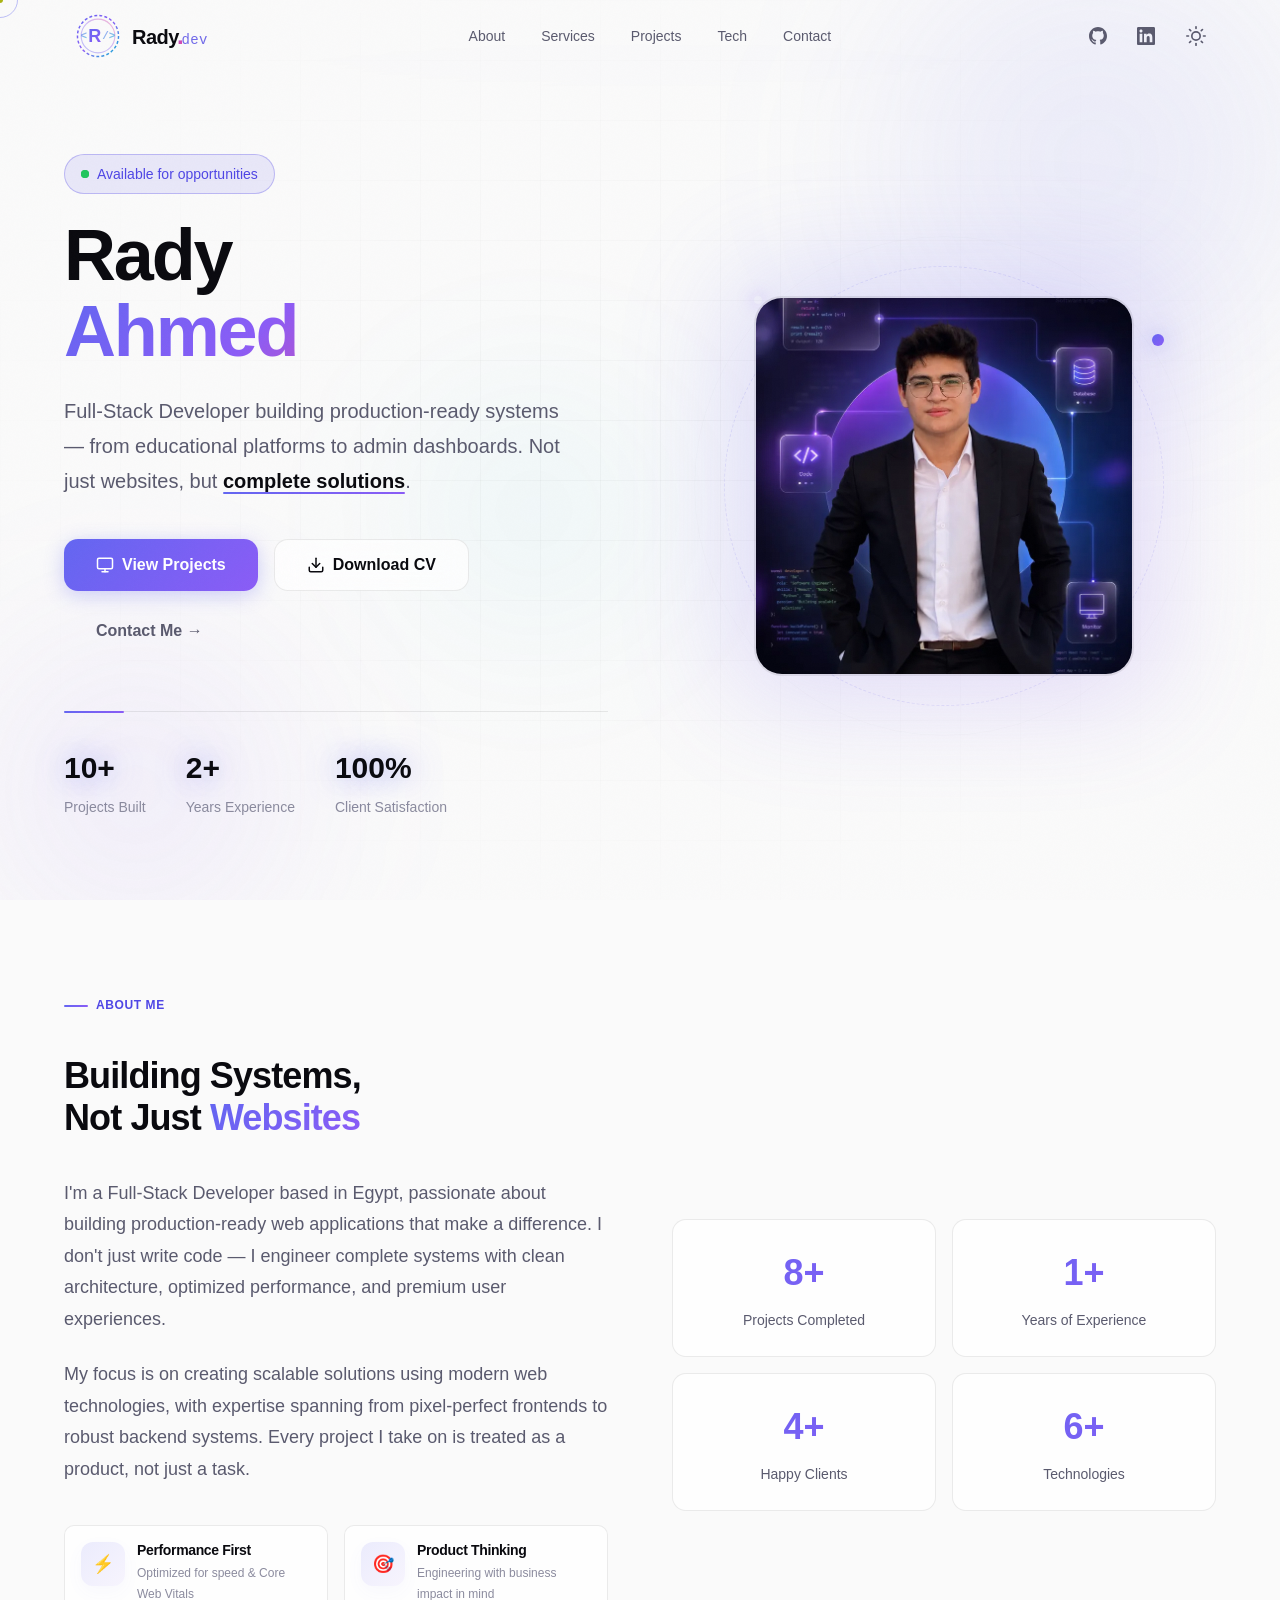
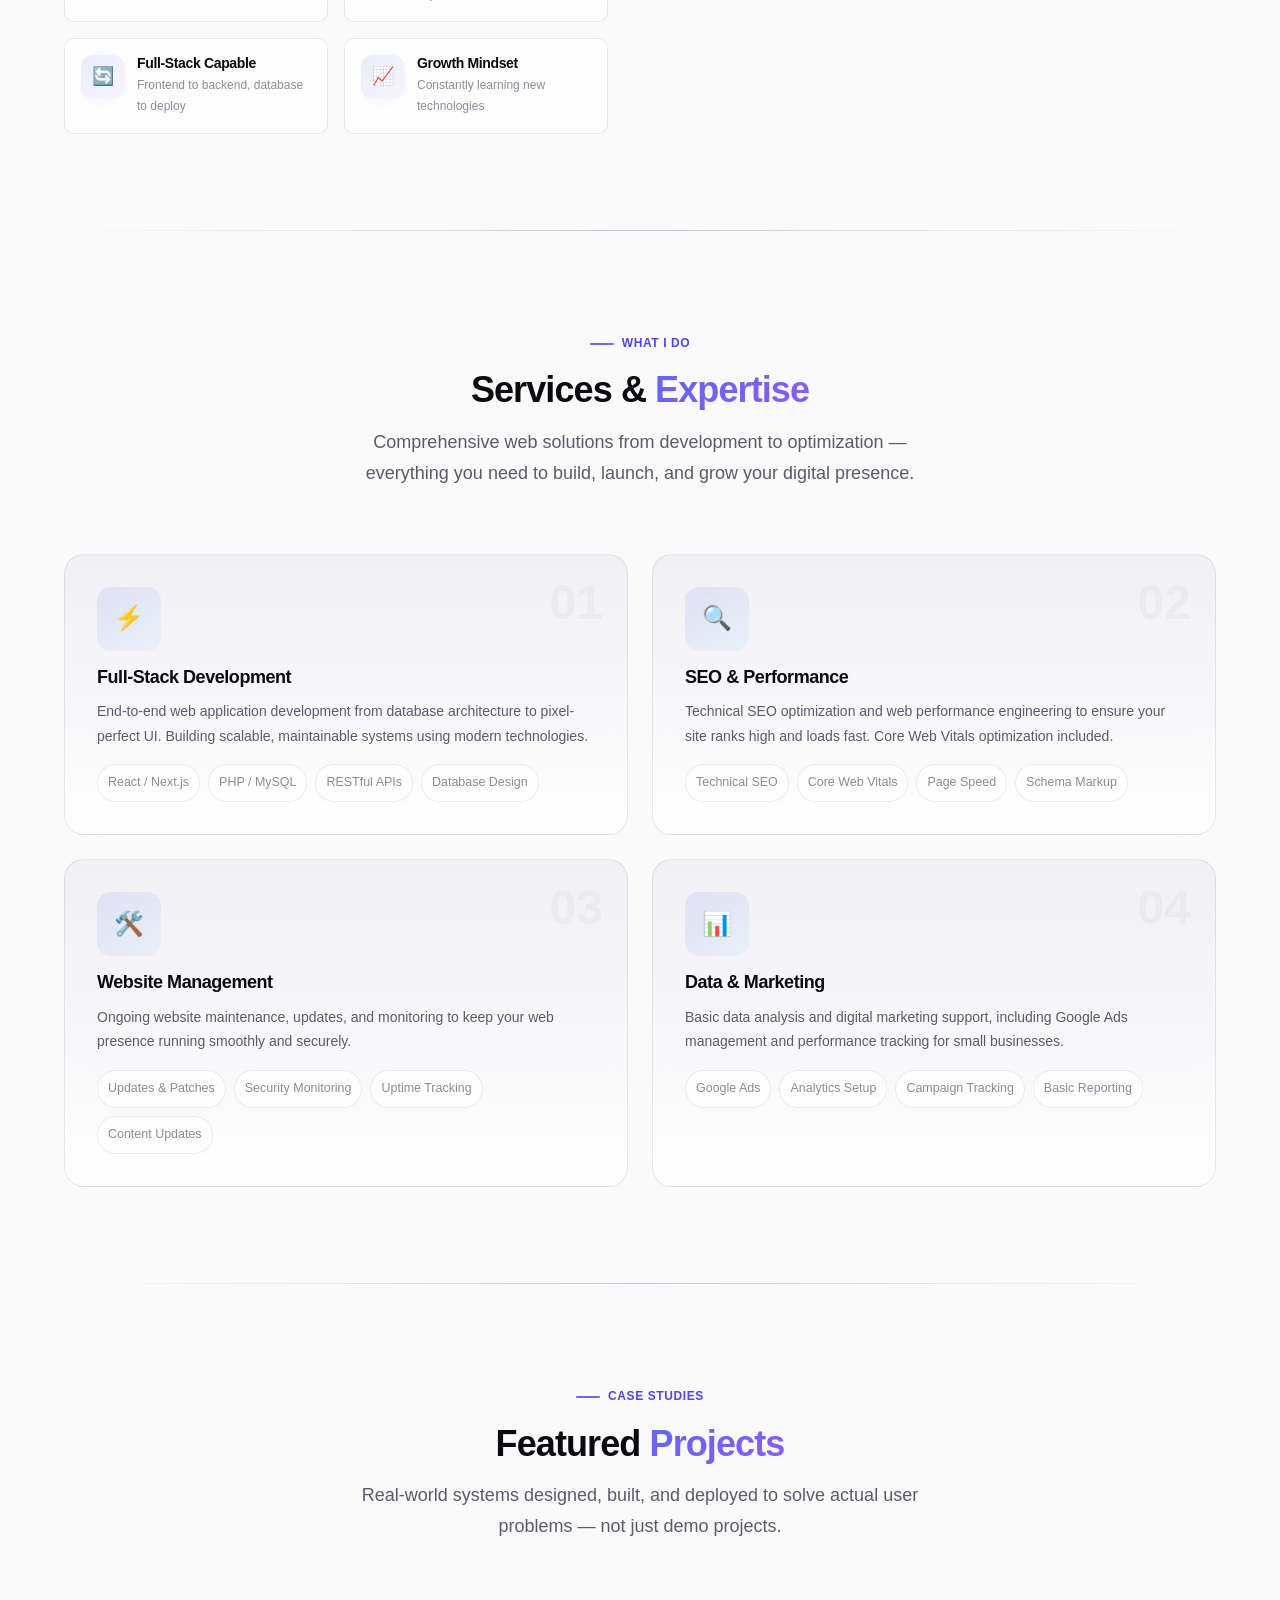
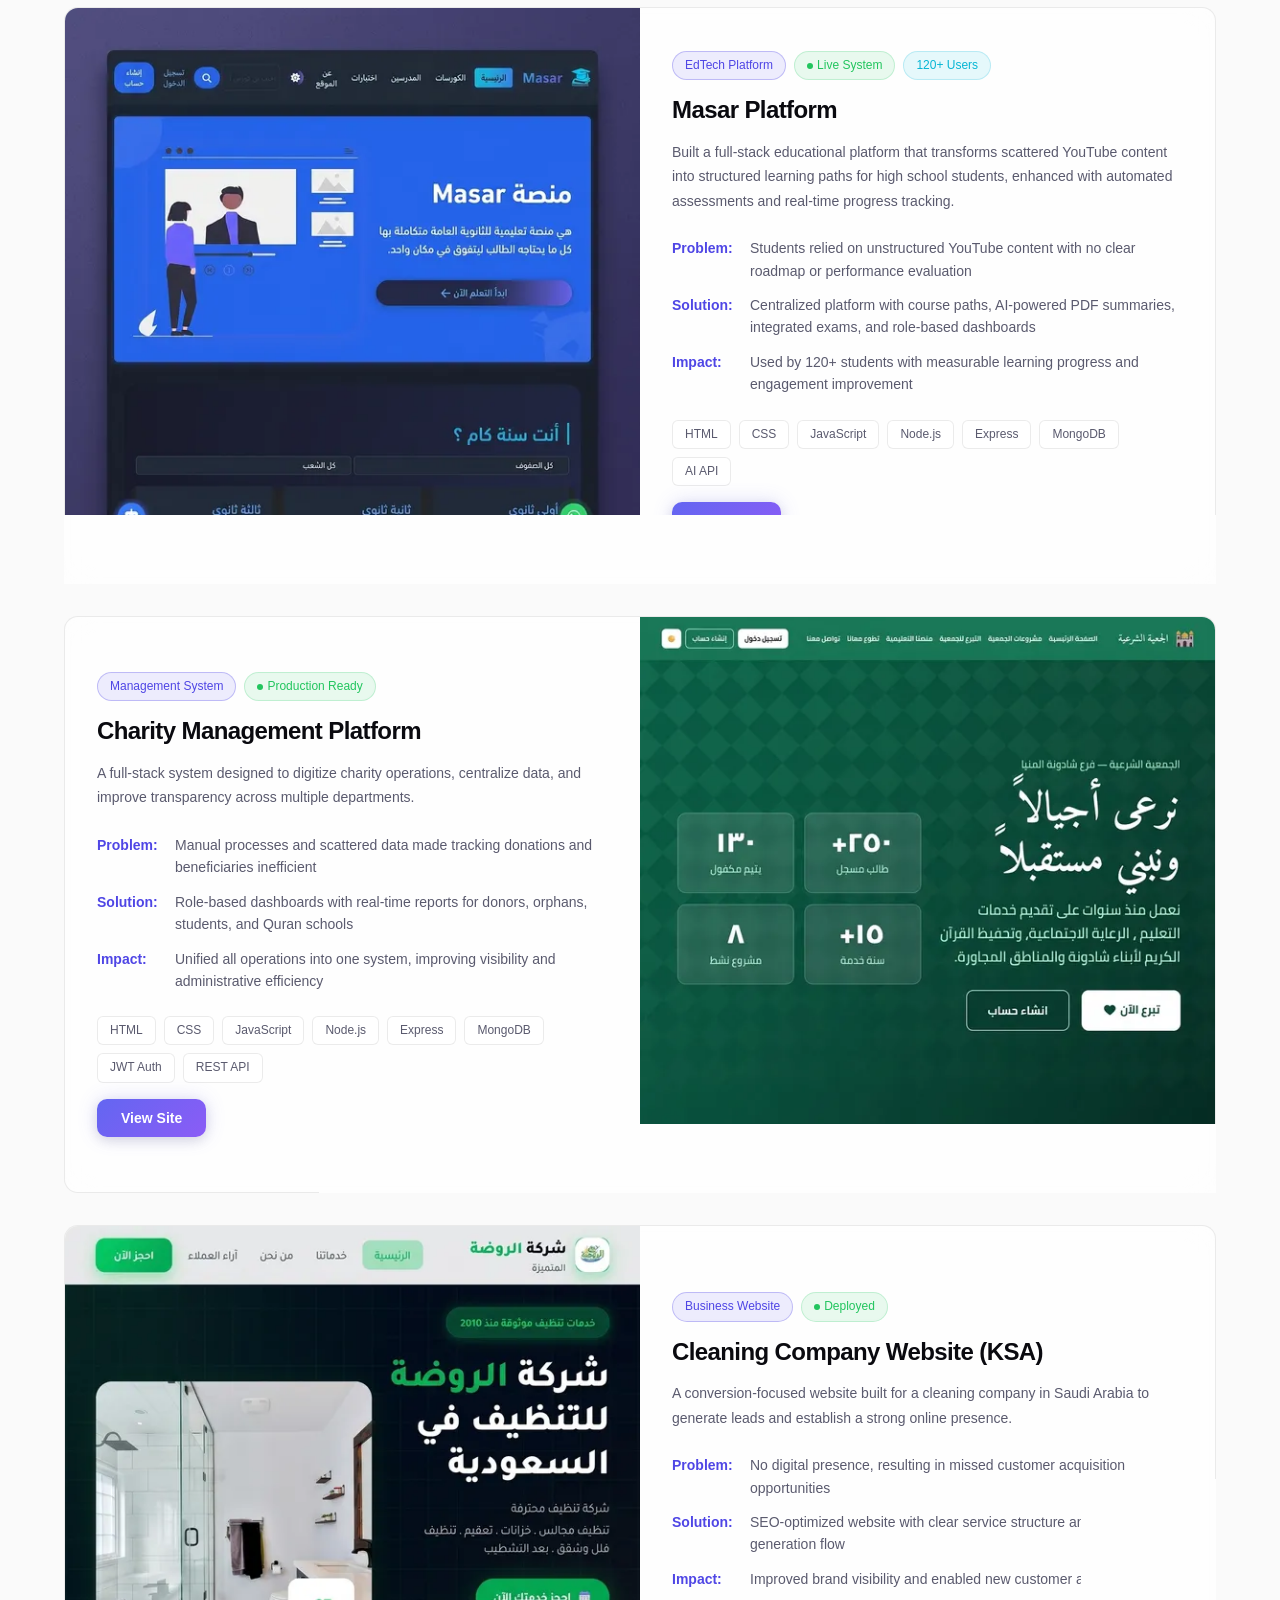
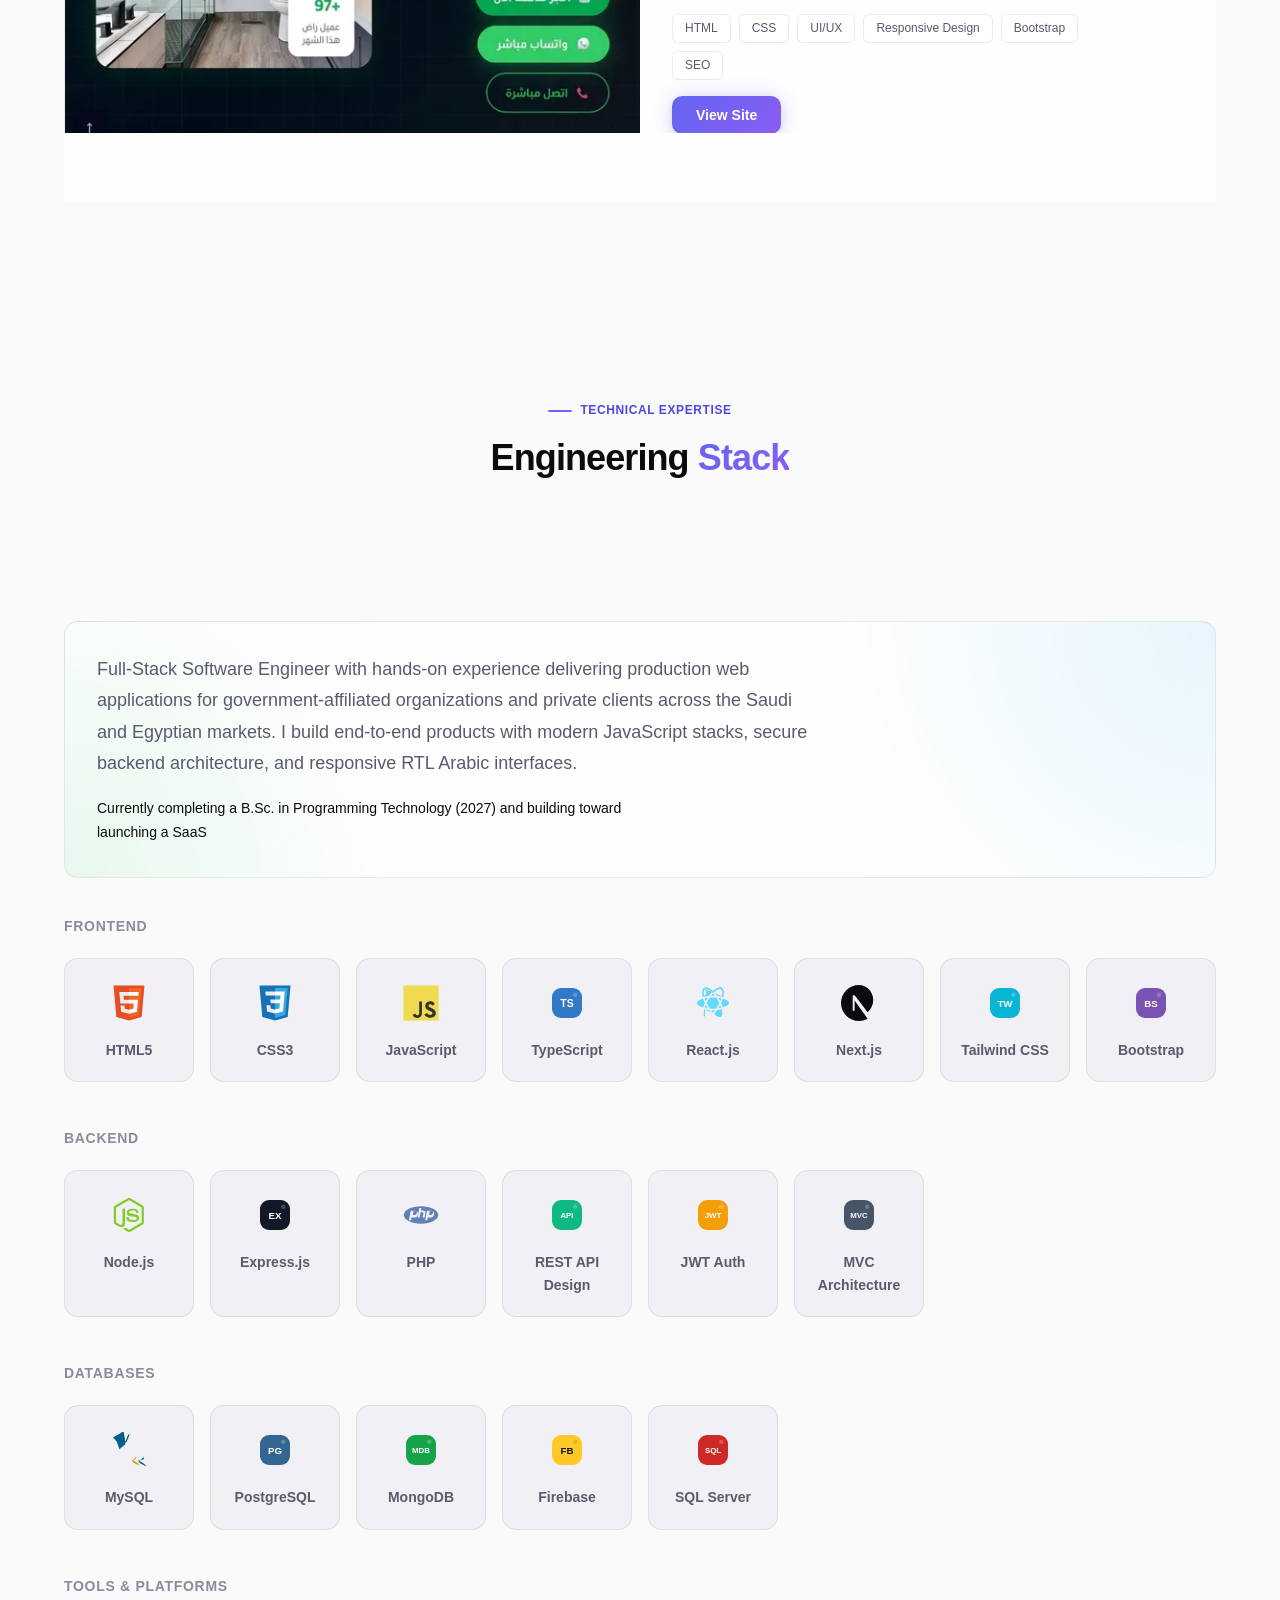
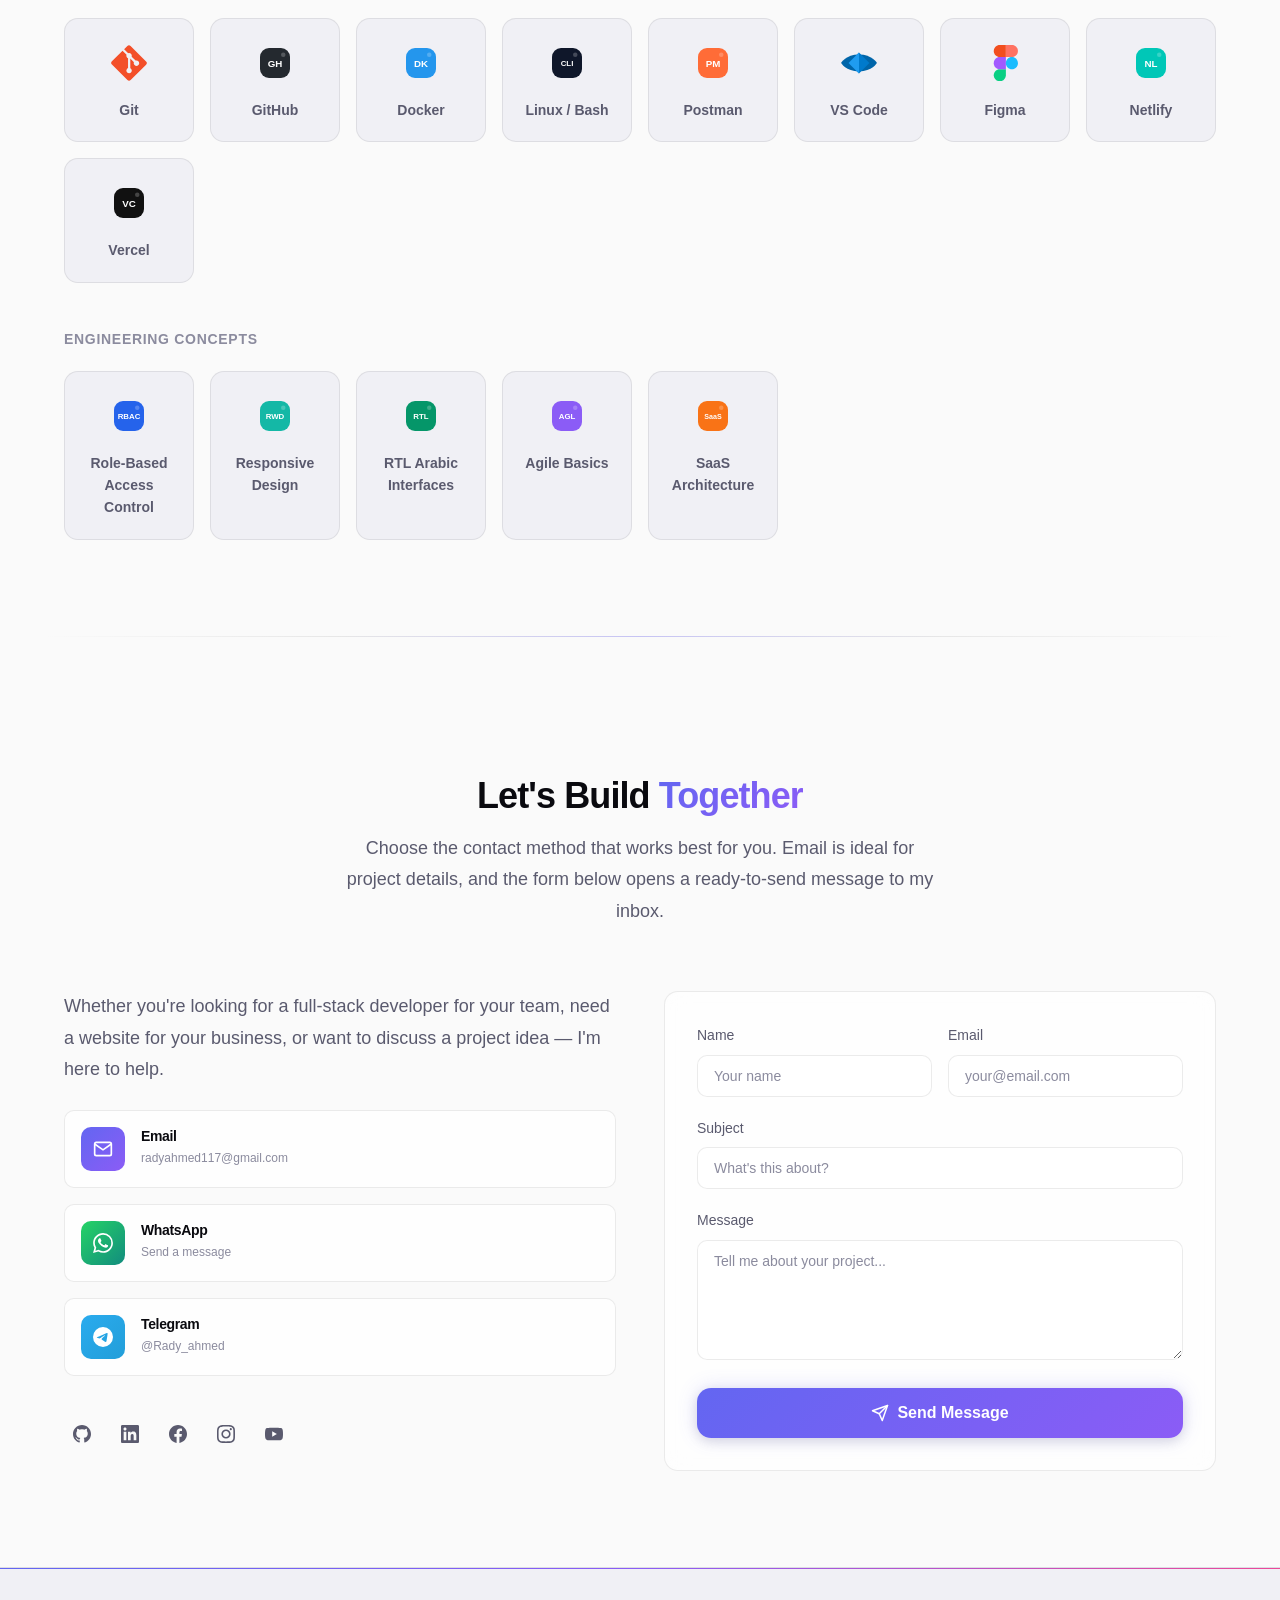
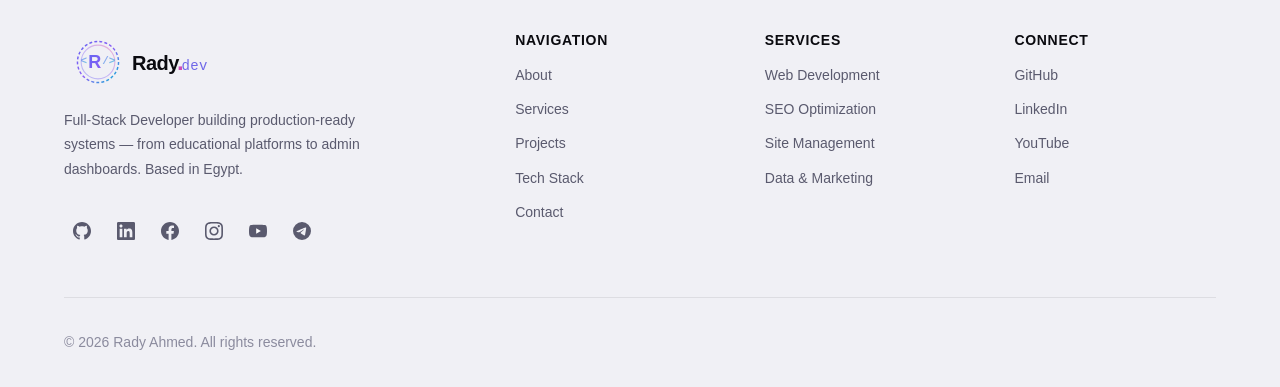
==== commit e1b055b0: "Update index.html" ====
--- a/index.html
+++ b/index.html
@@ -71,7 +71,7 @@
   <!-- Performance: Preload Critical Resources -->
   <link rel="preload" href="css/variables.css" as="style">
   <link rel="preload" href="css/base.css" as="style">
-  <link rel="preload" href="assets/images/portfilo.png" as="image" type="image/png">
+  <link rel="preload" href="assets/images/portfilo.webp" as="image" type="image/webp">
 
   <!-- Security Headers -->
   <meta http-equiv="X-Content-Type-Options" content="nosniff">
@@ -529,7 +529,7 @@
           <div class="hero-visual reveal-scale reveal-delay-2">
             <div class="hero-image-wrapper">
               <div class="hero-image-glow"></div>
-              <img src="assets/images/portfilo.png" alt="Rady Ahmed - Full-Stack Developer" class="hero-image"
+              <img src="assets/images/portfilo.webp" alt="Rady Ahmed - Full-Stack Developer" class="hero-image"
                 width="380" height="380" loading="eager">
             </div>
           </div>
@@ -712,7 +712,7 @@
           <!-- 🧩 Project 1: Masar -->
           <div class="card project-card reveal" style="padding: 0;">
             <div class="project-image-wrapper">
-              <img src="assets/images/masar.png" alt="Masar Platform — Educational learning paths system"
+              <img src="assets/images/masar.webp" alt="Masar Platform — Educational learning paths system"
                 class="project-image" loading="lazy" width="600" height="400">
               <div class="project-overlay"></div>
             </div>
@@ -776,7 +776,7 @@
           <!-- 🧩 Project 2: Charity -->
           <div class="card project-card reveal" style="padding: 0;">
             <div class="project-image-wrapper">
-              <img src="assets/images/project-charity.png"
+              <img src="assets/images/project-charity.webp"
                 alt="Charity Management Platform — Admin operations dashboard" class="project-image" loading="lazy"
                 width="600" height="400">
               <div class="project-overlay"></div>
@@ -839,7 +839,7 @@
           <!-- 🧩 Project 3: Cleaning Company -->
           <div class="card project-card reveal" style="padding: 0;">
             <div class="project-image-wrapper">
-              <img src="assets/images/project-alrwda.png"
+              <img src="assets/images/project-alrwda.webp"
                 alt="Cleaning Company Website — Service showcase for KSA business" class="project-image" loading="lazy"
                 width="600" height="400">
               <div class="project-overlay"></div>
@@ -1631,11 +1631,12 @@
   <div class="cursor-dot" id="cursor-dot"></div>
   <div class="cursor-ring" id="cursor-ring"></div>
 
-  <!-- Scripts -->
-  <script src="js/security.js"></script>
-  <script src="js/data.js"></script>
-  <script src="js/animations.js"></script>
-  <script src="js/main.js"></script>
+  <!-- Scripts (deferred for faster rendering) -->
+  <link rel="preload" href="js/main.js" as="script">
+  <script src="js/security.js" defer></script>
+  <script src="js/data.js" defer></script>
+  <script src="js/animations.js" defer></script>
+  <script src="js/main.js" defer></script>
 </body>
 
-</html>+</html>
--- a/css/variables.css
+++ b/css/variables.css
@@ -0,0 +1,204 @@
+/* ============================================
+   DESIGN TOKENS — Rady Ahmed Portfolio
+   ============================================ */
+
+:root {
+  /* ── Color Palette (Dark Mode Default) ── */
+  --bg-primary: #06060b;
+  --bg-secondary: #0d0d14;
+  --bg-tertiary: #14141e;
+  --bg-elevated: #1a1a28;
+  --bg-glass: rgba(255, 255, 255, 0.03);
+  --bg-glass-hover: rgba(255, 255, 255, 0.06);
+  --bg-glass-border: rgba(255, 255, 255, 0.06);
+  --bg-card: rgba(255, 255, 255, 0.02);
+
+  --text-primary: #f0f0f5;
+  --text-secondary: #8b8b9e;
+  --text-tertiary: #5a5a6e;
+  --text-inverse: #06060b;
+
+  /* ── Accent Colors ── */
+  --accent: #6366f1;
+  --accent-hover: #818cf8;
+  --accent-muted: #4f46e5;
+  --accent-glow: rgba(99, 102, 241, 0.15);
+  --accent-glow-strong: rgba(99, 102, 241, 0.3);
+  --accent-2: #06b6d4;
+  --accent-3: #ec4899;
+
+  /* ── Aurora / Neon Colors ── */
+  --aurora-1: #6366f1;
+  --aurora-2: #8b5cf6;
+  --aurora-3: #a855f7;
+  --aurora-4: #ec4899;
+  --aurora-5: #06b6d4;
+  --neon-blue: #38bdf8;
+  --neon-purple: #c084fc;
+  --neon-pink: #f472b6;
+  --neon-cyan: #22d3ee;
+
+  /* ── Gradients ── */
+  --gradient-primary: linear-gradient(135deg, #6366f1, #8b5cf6);
+  --gradient-secondary: linear-gradient(135deg, #6366f1, #06b6d4);
+  --gradient-accent: linear-gradient(135deg, #8b5cf6, #ec4899);
+  --gradient-subtle: linear-gradient(135deg, rgba(99, 102, 241, 0.1), rgba(139, 92, 246, 0.1));
+  --gradient-aurora: linear-gradient(135deg, #6366f1, #8b5cf6, #ec4899, #06b6d4);
+  --gradient-neon: linear-gradient(90deg, #6366f1, #8b5cf6, #ec4899, #06b6d4, #6366f1);
+  --gradient-glass: linear-gradient(135deg, rgba(255,255,255,0.05), rgba(255,255,255,0.01));
+  --gradient-card-border: linear-gradient(135deg, rgba(99,102,241,0.4), rgba(139,92,246,0.2), rgba(6,182,212,0.4));
+
+  /* ── Status Colors ── */
+  --success: #22c55e;
+  --success-bg: rgba(34, 197, 94, 0.1);
+  --warning: #f59e0b;
+  --warning-bg: rgba(245, 158, 11, 0.1);
+  --error: #ef4444;
+  --error-bg: rgba(239, 68, 68, 0.1);
+  --info: #06b6d4;
+  --info-bg: rgba(6, 182, 212, 0.1);
+
+  /* ── Borders ── */
+  --border: rgba(255, 255, 255, 0.06);
+  --border-hover: rgba(255, 255, 255, 0.12);
+  --border-accent: rgba(99, 102, 241, 0.3);
+
+  /* ── Shadows ── */
+  --shadow-sm: 0 1px 2px rgba(0, 0, 0, 0.3);
+  --shadow-md: 0 4px 12px rgba(0, 0, 0, 0.4);
+  --shadow-lg: 0 8px 32px rgba(0, 0, 0, 0.5);
+  --shadow-xl: 0 16px 48px rgba(0, 0, 0, 0.6);
+  --shadow-glow: 0 0 40px rgba(99, 102, 241, 0.15);
+  --shadow-glow-strong: 0 0 60px rgba(99, 102, 241, 0.25);
+  --shadow-neon: 0 0 20px rgba(99, 102, 241, 0.3), 0 0 60px rgba(99, 102, 241, 0.1);
+  --shadow-card: 0 4px 24px rgba(0, 0, 0, 0.3), 0 0 0 1px rgba(255,255,255,0.03);
+
+  /* ── Typography ── */
+  --font-sans: 'Inter', 'Noto Sans Arabic', -apple-system, BlinkMacSystemFont, 'Segoe UI', sans-serif;
+  --font-mono: 'JetBrains Mono', 'Fira Code', 'Consolas', monospace;
+
+  --text-xs: 0.75rem;     /* 12px */
+  --text-sm: 0.875rem;    /* 14px */
+  --text-base: 1rem;      /* 16px */
+  --text-lg: 1.125rem;    /* 18px */
+  --text-xl: 1.25rem;     /* 20px */
+  --text-2xl: 1.5rem;     /* 24px */
+  --text-3xl: 1.875rem;   /* 30px */
+  --text-4xl: 2.25rem;    /* 36px */
+  --text-5xl: 3rem;       /* 48px */
+  --text-6xl: 3.75rem;    /* 60px */
+  --text-7xl: 4.5rem;     /* 72px */
+
+  --leading-tight: 1.15;
+  --leading-snug: 1.3;
+  --leading-normal: 1.6;
+  --leading-relaxed: 1.75;
+
+  --tracking-tight: -0.025em;
+  --tracking-normal: 0;
+  --tracking-wide: 0.025em;
+  --tracking-wider: 0.05em;
+
+  --font-normal: 400;
+  --font-medium: 500;
+  --font-semibold: 600;
+  --font-bold: 700;
+  --font-extrabold: 800;
+
+  /* ── Spacing Scale (4px base) ── */
+  --space-1: 0.25rem;   /* 4px */
+  --space-2: 0.5rem;    /* 8px */
+  --space-3: 0.75rem;   /* 12px */
+  --space-4: 1rem;      /* 16px */
+  --space-5: 1.25rem;   /* 20px */
+  --space-6: 1.5rem;    /* 24px */
+  --space-8: 2rem;      /* 32px */
+  --space-10: 2.5rem;   /* 40px */
+  --space-12: 3rem;     /* 48px */
+  --space-16: 4rem;     /* 64px */
+  --space-20: 5rem;     /* 80px */
+  --space-24: 6rem;     /* 96px */
+  --space-32: 8rem;     /* 128px */
+
+  /* ── Border Radius ── */
+  --radius-sm: 6px;
+  --radius-md: 10px;
+  --radius-lg: 14px;
+  --radius-xl: 20px;
+  --radius-2xl: 28px;
+  --radius-full: 9999px;
+
+  /* ── Transitions ── */
+  --transition-fast: 150ms cubic-bezier(0.4, 0, 0.2, 1);
+  --transition-base: 250ms cubic-bezier(0.4, 0, 0.2, 1);
+  --transition-slow: 400ms cubic-bezier(0.4, 0, 0.2, 1);
+  --transition-spring: 500ms cubic-bezier(0.34, 1.56, 0.64, 1);
+  --transition-smooth: 300ms cubic-bezier(0.16, 1, 0.3, 1);
+  --transition-bounce: 600ms cubic-bezier(0.68, -0.55, 0.265, 1.55);
+  --transition-elastic: 800ms cubic-bezier(0.175, 0.885, 0.32, 1.275);
+
+  /* ── Animation Durations ── */
+  --duration-fast: 200ms;
+  --duration-base: 400ms;
+  --duration-slow: 600ms;
+  --duration-slower: 1000ms;
+  --duration-slowest: 1500ms;
+
+  /* ── Easing Functions ── */
+  --ease-out-expo: cubic-bezier(0.19, 1, 0.22, 1);
+  --ease-out-quart: cubic-bezier(0.25, 1, 0.5, 1);
+  --ease-in-out-quint: cubic-bezier(0.83, 0, 0.17, 1);
+  --ease-spring: cubic-bezier(0.34, 1.56, 0.64, 1);
+
+  /* ── Z-Index Scale ── */
+  --z-dropdown: 100;
+  --z-sticky: 200;
+  --z-fixed: 300;
+  --z-overlay: 400;
+  --z-modal: 500;
+  --z-toast: 600;
+  --z-preloader: 9999;
+
+  /* ── Layout ── */
+  --container-sm: 640px;
+  --container-md: 768px;
+  --container-lg: 1024px;
+  --container-xl: 1200px;
+  --container-2xl: 1400px;
+  --header-height: 72px;
+}
+
+/* ── Light Mode Overrides ── */
+[data-theme="light"] {
+  --bg-primary: #fafafa;
+  --bg-secondary: #f0f0f5;
+  --bg-tertiary: #e8e8ee;
+  --bg-elevated: #ffffff;
+  --bg-glass: rgba(255, 255, 255, 0.7);
+  --bg-glass-hover: rgba(255, 255, 255, 0.85);
+  --bg-glass-border: rgba(0, 0, 0, 0.08);
+  --bg-card: rgba(255, 255, 255, 0.8);
+
+  --text-primary: #0a0a0f;
+  --text-secondary: #5a5a6e;
+  --text-tertiary: #8b8b9e;
+  --text-inverse: #f0f0f5;
+
+  --accent: #4f46e5;
+  --accent-hover: #6366f1;
+  --accent-muted: #4338ca;
+  --accent-glow: rgba(79, 70, 229, 0.1);
+  --accent-glow-strong: rgba(79, 70, 229, 0.2);
+
+  --border: rgba(0, 0, 0, 0.08);
+  --border-hover: rgba(0, 0, 0, 0.15);
+  --border-accent: rgba(79, 70, 229, 0.3);
+
+  --shadow-sm: 0 1px 3px rgba(0, 0, 0, 0.08);
+  --shadow-md: 0 4px 12px rgba(0, 0, 0, 0.1);
+  --shadow-lg: 0 8px 32px rgba(0, 0, 0, 0.12);
+  --shadow-xl: 0 16px 48px rgba(0, 0, 0, 0.15);
+  --shadow-glow: 0 0 40px rgba(79, 70, 229, 0.1);
+  --shadow-glow-strong: 0 0 60px rgba(79, 70, 229, 0.15);
+  --shadow-card: 0 4px 24px rgba(0, 0, 0, 0.06), 0 0 0 1px rgba(0,0,0,0.04);
+}
--- a/css/base.css
+++ b/css/base.css
@@ -0,0 +1,511 @@
+/* ============================================
+   BASE STYLES — Reset + Global + Preloader
+   ============================================ */
+
+/* ── Modern Reset ── */
+*,
+*::before,
+*::after {
+  margin: 0;
+  padding: 0;
+  box-sizing: border-box;
+}
+
+html {
+  scroll-behavior: smooth;
+  scroll-padding-top: var(--header-height);
+  -webkit-text-size-adjust: 100%;
+  text-size-adjust: 100%;
+  font-size: 16px;
+}
+
+body {
+  font-family: var(--font-sans);
+  font-size: var(--text-base);
+  font-weight: var(--font-normal);
+  line-height: var(--leading-normal);
+  letter-spacing: var(--tracking-normal);
+  color: var(--text-primary);
+  background-color: var(--bg-primary);
+  -webkit-font-smoothing: antialiased;
+  -moz-osx-font-smoothing: grayscale;
+  overflow-x: hidden;
+  min-height: 100vh;
+  transition: background-color var(--transition-slow), color var(--transition-slow);
+}
+
+/* ── Typography ── */
+h1, h2, h3, h4, h5, h6 {
+  font-weight: var(--font-bold);
+  line-height: var(--leading-tight);
+  letter-spacing: var(--tracking-tight);
+  color: var(--text-primary);
+}
+
+h1 { font-size: var(--text-6xl); }
+h2 { font-size: var(--text-4xl); }
+h3 { font-size: var(--text-2xl); }
+h4 { font-size: var(--text-xl); }
+h5 { font-size: var(--text-lg); }
+h6 { font-size: var(--text-base); }
+
+p {
+  color: var(--text-secondary);
+  line-height: var(--leading-relaxed);
+}
+
+a {
+  color: var(--accent);
+  text-decoration: none;
+  transition: color var(--transition-fast);
+}
+
+a:hover {
+  color: var(--accent-hover);
+}
+
+ul, ol {
+  list-style: none;
+}
+
+img, video, svg {
+  display: block;
+  max-width: 100%;
+  height: auto;
+}
+
+button, input, textarea, select {
+  font-family: inherit;
+  font-size: inherit;
+  color: inherit;
+  border: none;
+  outline: none;
+  background: none;
+}
+
+button {
+  cursor: pointer;
+}
+
+/* ── Selection ── */
+::selection {
+  background: var(--accent);
+  color: white;
+}
+
+/* ── Scrollbar (Webkit) ── */
+::-webkit-scrollbar {
+  width: 6px;
+}
+
+::-webkit-scrollbar-track {
+  background: var(--bg-primary);
+}
+
+::-webkit-scrollbar-thumb {
+  background: linear-gradient(180deg, var(--accent), var(--accent-3));
+  border-radius: var(--radius-full);
+}
+
+::-webkit-scrollbar-thumb:hover {
+  background: var(--accent-hover);
+}
+
+/* ── Focus Styles ── */
+:focus-visible {
+  outline: 2px solid var(--accent);
+  outline-offset: 2px;
+  border-radius: var(--radius-sm);
+}
+
+/* ── Utility Classes ── */
+.sr-only {
+  position: absolute;
+  width: 1px;
+  height: 1px;
+  padding: 0;
+  margin: -1px;
+  overflow: hidden;
+  clip: rect(0, 0, 0, 0);
+  white-space: nowrap;
+  border-width: 0;
+}
+
+.text-gradient {
+  background: var(--gradient-primary);
+  -webkit-background-clip: text;
+  -webkit-text-fill-color: transparent;
+  background-clip: text;
+}
+
+.text-gradient-secondary {
+  background: var(--gradient-secondary);
+  -webkit-background-clip: text;
+  -webkit-text-fill-color: transparent;
+  background-clip: text;
+}
+
+/* ── Scroll Reveal Animations ── */
+.reveal {
+  opacity: 0;
+  transform: translateY(30px);
+  transition: opacity 0.7s cubic-bezier(0.16, 1, 0.3, 1),
+              transform 0.7s cubic-bezier(0.16, 1, 0.3, 1);
+}
+
+.reveal.revealed {
+  opacity: 1;
+  transform: translateY(0);
+}
+
+.reveal-delay-1 { transition-delay: 0.1s; }
+.reveal-delay-2 { transition-delay: 0.2s; }
+.reveal-delay-3 { transition-delay: 0.3s; }
+.reveal-delay-4 { transition-delay: 0.4s; }
+.reveal-delay-5 { transition-delay: 0.5s; }
+
+.reveal-scale {
+  opacity: 0;
+  transform: scale(0.95);
+  transition: opacity 0.6s cubic-bezier(0.16, 1, 0.3, 1),
+              transform 0.6s cubic-bezier(0.16, 1, 0.3, 1);
+}
+
+.reveal-scale.revealed {
+  opacity: 1;
+  transform: scale(1);
+}
+
+.reveal-left {
+  opacity: 0;
+  transform: translateX(-40px);
+  transition: opacity 0.7s cubic-bezier(0.16, 1, 0.3, 1),
+              transform 0.7s cubic-bezier(0.16, 1, 0.3, 1);
+}
+
+.reveal-left.revealed {
+  opacity: 1;
+  transform: translateX(0);
+}
+
+.reveal-right {
+  opacity: 0;
+  transform: translateX(40px);
+  transition: opacity 0.7s cubic-bezier(0.16, 1, 0.3, 1),
+              transform 0.7s cubic-bezier(0.16, 1, 0.3, 1);
+}
+
+.reveal-right.revealed {
+  opacity: 1;
+  transform: translateX(0);
+}
+
+/* ── Background Noise Texture ── */
+body::before {
+  content: '';
+  position: fixed;
+  top: 0;
+  left: 0;
+  width: 100%;
+  height: 100%;
+  pointer-events: none;
+  z-index: 9998;
+  opacity: 0.018;
+  background-image: url("data:image/svg+xml,%3Csvg viewBox='0 0 256 256' xmlns='http://www.w3.org/2000/svg'%3E%3Cfilter id='noise'%3E%3CfeTurbulence type='fractalNoise' baseFrequency='0.9' numOctaves='4' stitchTiles='stitch'/%3E%3C/filter%3E%3Crect width='100%25' height='100%25' filter='url(%23noise)'/%3E%3C/svg%3E");
+  background-repeat: repeat;
+  background-size: 256px 256px;
+}
+
+/* ══════════════════════════════════════
+   PRELOADER
+   ══════════════════════════════════════ */
+
+.preloader {
+  position: fixed;
+  inset: 0;
+  z-index: var(--z-preloader);
+  display: flex;
+  align-items: center;
+  justify-content: center;
+  background: var(--bg-primary);
+  transition: opacity 0.6s var(--ease-out-expo), visibility 0.6s;
+}
+
+.preloader.hide {
+  opacity: 0;
+  visibility: hidden;
+  pointer-events: none;
+}
+
+.preloader-inner {
+  display: flex;
+  flex-direction: column;
+  align-items: center;
+  gap: 28px;
+}
+
+.preloader-logo {
+  display: flex;
+  align-items: center;
+  gap: 2px;
+  font-family: var(--font-mono);
+  animation: preloaderPulse 1.5s ease-in-out infinite;
+}
+
+.preloader-bracket {
+  font-size: 1.4rem;
+  font-weight: var(--font-bold);
+  background: var(--gradient-secondary);
+  -webkit-background-clip: text;
+  -webkit-text-fill-color: transparent;
+  background-clip: text;
+  opacity: 0.7;
+}
+
+.preloader-letter {
+  font-size: 2.4rem;
+  font-weight: var(--font-extrabold);
+  font-family: var(--font-sans);
+  background: var(--gradient-aurora);
+  background-size: 300% 300%;
+  -webkit-background-clip: text;
+  -webkit-text-fill-color: transparent;
+  background-clip: text;
+  animation: gradientShift 3s ease-in-out infinite;
+}
+
+.preloader-bar {
+  width: 160px;
+  height: 3px;
+  background: var(--bg-elevated);
+  border-radius: var(--radius-full);
+  overflow: hidden;
+}
+
+.preloader-bar-fill {
+  width: 0%;
+  height: 100%;
+  background: var(--gradient-neon);
+  background-size: 200% 100%;
+  border-radius: inherit;
+  animation: preloaderFill 1.8s var(--ease-out-expo) forwards,
+             shimmerBar 1.5s linear infinite;
+}
+
+@keyframes preloaderPulse {
+  0%, 100% { transform: scale(1); opacity: 1; }
+  50% { transform: scale(1.05); opacity: 0.8; }
+}
+
+@keyframes preloaderFill {
+  0% { width: 0%; }
+  50% { width: 70%; }
+  100% { width: 100%; }
+}
+
+@keyframes shimmerBar {
+  0% { background-position: -200% 0; }
+  100% { background-position: 200% 0; }
+}
+
+@keyframes gradientShift {
+  0%, 100% { background-position: 0% 50%; }
+  50% { background-position: 100% 50%; }
+}
+
+/* ══════════════════════════════════════
+   SCROLL PROGRESS BAR
+   ══════════════════════════════════════ */
+
+.scroll-progress {
+  position: fixed;
+  top: 0;
+  left: 0;
+  right: 0;
+  height: 3px;
+  z-index: calc(var(--z-fixed) + 10);
+  background: transparent;
+  pointer-events: none;
+}
+
+.scroll-progress-fill {
+  width: 0%;
+  height: 100%;
+  background: var(--gradient-neon);
+  background-size: 200% 100%;
+  animation: shimmerBar 2s linear infinite;
+  border-radius: 0 2px 2px 0;
+  transition: width 50ms linear;
+  box-shadow: 0 0 10px rgba(99, 102, 241, 0.5), 0 0 30px rgba(99, 102, 241, 0.2);
+}
+
+/* ══════════════════════════════════════
+   SCROLL TO TOP BUTTON
+   ══════════════════════════════════════ */
+
+.scroll-to-top {
+  position: fixed;
+  bottom: 32px;
+  right: 32px;
+  width: 44px;
+  height: 44px;
+  display: flex;
+  align-items: center;
+  justify-content: center;
+  border-radius: var(--radius-full);
+  background: var(--bg-glass);
+  backdrop-filter: blur(16px);
+  border: 1px solid var(--border);
+  color: var(--text-secondary);
+  z-index: var(--z-fixed);
+  opacity: 0;
+  visibility: hidden;
+  transform: translateY(20px) scale(0.8);
+  transition: all 0.4s var(--ease-spring);
+  cursor: pointer;
+  box-shadow: var(--shadow-lg);
+}
+
+.scroll-to-top.visible {
+  opacity: 1;
+  visibility: visible;
+  transform: translateY(0) scale(1);
+}
+
+.scroll-to-top:hover {
+  background: var(--accent);
+  color: white;
+  border-color: var(--accent);
+  transform: translateY(-4px) scale(1.05);
+  box-shadow: var(--shadow-neon);
+}
+
+.scroll-to-top svg {
+  transition: transform 0.3s var(--ease-spring);
+}
+
+.scroll-to-top:hover svg {
+  transform: translateY(-2px);
+}
+
+/* ══════════════════════════════════════
+   CUSTOM CURSOR (Desktop only)
+   ══════════════════════════════════════ */
+
+@media (hover: hover) and (pointer: fine) {
+  .cursor-dot {
+    position: fixed;
+    top: 0;
+    left: 0;
+    width: 6px;
+    height: 6px;
+    background: var(--accent);
+    border-radius: 50%;
+    pointer-events: none;
+    z-index: 10000;
+    transform: translate(-50%, -50%);
+    transition: width 0.2s, height 0.2s, background 0.2s;
+    mix-blend-mode: difference;
+  }
+
+  .cursor-ring {
+    position: fixed;
+    top: 0;
+    left: 0;
+    width: 36px;
+    height: 36px;
+    border: 1.5px solid rgba(99, 102, 241, 0.4);
+    border-radius: 50%;
+    pointer-events: none;
+    z-index: 10000;
+    transform: translate(-50%, -50%);
+    transition: width 0.3s var(--ease-spring), 
+                height 0.3s var(--ease-spring),
+                border-color 0.3s,
+                background 0.3s;
+  }
+
+  .cursor-dot.hovering {
+    width: 10px;
+    height: 10px;
+    background: var(--accent-hover);
+  }
+
+  .cursor-ring.hovering {
+    width: 50px;
+    height: 50px;
+    border-color: rgba(99, 102, 241, 0.6);
+    background: rgba(99, 102, 241, 0.04);
+  }
+}
+
+@media (hover: none), (pointer: coarse) {
+  .cursor-dot, .cursor-ring {
+    display: none !important;
+  }
+}
+
+/* ── Responsive Typography ── */
+@media (max-width: 1024px) {
+  h1 { font-size: var(--text-5xl); }
+  h2 { font-size: var(--text-3xl); }
+}
+
+@media (max-width: 768px) {
+  html { font-size: 15px; }
+  h1 { font-size: var(--text-4xl); }
+  h2 { font-size: var(--text-2xl); }
+  h3 { font-size: var(--text-xl); }
+
+  .scroll-to-top {
+    bottom: 20px;
+    right: 20px;
+    width: 40px;
+    height: 40px;
+  }
+}
+
+@media (max-width: 480px) {
+  html { font-size: 14px; }
+  h1 { font-size: var(--text-3xl); }
+}
+
+/* ══════════════════════════════════════
+   SKIP TO CONTENT — Accessibility
+   ══════════════════════════════════════ */
+.skip-to-content {
+  position: fixed;
+  top: -100%;
+  left: 50%;
+  transform: translateX(-50%);
+  padding: var(--space-3) var(--space-6);
+  background: var(--accent);
+  color: white;
+  font-weight: var(--font-semibold);
+  font-size: var(--text-sm);
+  border-radius: 0 0 var(--radius-md) var(--radius-md);
+  z-index: 10000;
+  text-decoration: none;
+  transition: top 0.3s ease;
+}
+
+.skip-to-content:focus {
+  top: 0;
+  outline: 2px solid var(--accent);
+  outline-offset: 2px;
+}
+
+/* ══════════════════════════════════════
+   IMAGE FALLBACK
+   ══════════════════════════════════════ */
+img {
+  max-width: 100%;
+  height: auto;
+  display: block;
+}
+
+img[src=""],
+img:not([src]) {
+  background: var(--bg-tertiary);
+  min-height: 100px;
+}
--- a/css/variables.css
+++ b/css/variables.css
@@ -0,0 +1,204 @@
+/* ============================================
+   DESIGN TOKENS — Rady Ahmed Portfolio
+   ============================================ */
+
+:root {
+  /* ── Color Palette (Dark Mode Default) ── */
+  --bg-primary: #06060b;
+  --bg-secondary: #0d0d14;
+  --bg-tertiary: #14141e;
+  --bg-elevated: #1a1a28;
+  --bg-glass: rgba(255, 255, 255, 0.03);
+  --bg-glass-hover: rgba(255, 255, 255, 0.06);
+  --bg-glass-border: rgba(255, 255, 255, 0.06);
+  --bg-card: rgba(255, 255, 255, 0.02);
+
+  --text-primary: #f0f0f5;
+  --text-secondary: #8b8b9e;
+  --text-tertiary: #5a5a6e;
+  --text-inverse: #06060b;
+
+  /* ── Accent Colors ── */
+  --accent: #6366f1;
+  --accent-hover: #818cf8;
+  --accent-muted: #4f46e5;
+  --accent-glow: rgba(99, 102, 241, 0.15);
+  --accent-glow-strong: rgba(99, 102, 241, 0.3);
+  --accent-2: #06b6d4;
+  --accent-3: #ec4899;
+
+  /* ── Aurora / Neon Colors ── */
+  --aurora-1: #6366f1;
+  --aurora-2: #8b5cf6;
+  --aurora-3: #a855f7;
+  --aurora-4: #ec4899;
+  --aurora-5: #06b6d4;
+  --neon-blue: #38bdf8;
+  --neon-purple: #c084fc;
+  --neon-pink: #f472b6;
+  --neon-cyan: #22d3ee;
+
+  /* ── Gradients ── */
+  --gradient-primary: linear-gradient(135deg, #6366f1, #8b5cf6);
+  --gradient-secondary: linear-gradient(135deg, #6366f1, #06b6d4);
+  --gradient-accent: linear-gradient(135deg, #8b5cf6, #ec4899);
+  --gradient-subtle: linear-gradient(135deg, rgba(99, 102, 241, 0.1), rgba(139, 92, 246, 0.1));
+  --gradient-aurora: linear-gradient(135deg, #6366f1, #8b5cf6, #ec4899, #06b6d4);
+  --gradient-neon: linear-gradient(90deg, #6366f1, #8b5cf6, #ec4899, #06b6d4, #6366f1);
+  --gradient-glass: linear-gradient(135deg, rgba(255,255,255,0.05), rgba(255,255,255,0.01));
+  --gradient-card-border: linear-gradient(135deg, rgba(99,102,241,0.4), rgba(139,92,246,0.2), rgba(6,182,212,0.4));
+
+  /* ── Status Colors ── */
+  --success: #22c55e;
+  --success-bg: rgba(34, 197, 94, 0.1);
+  --warning: #f59e0b;
+  --warning-bg: rgba(245, 158, 11, 0.1);
+  --error: #ef4444;
+  --error-bg: rgba(239, 68, 68, 0.1);
+  --info: #06b6d4;
+  --info-bg: rgba(6, 182, 212, 0.1);
+
+  /* ── Borders ── */
+  --border: rgba(255, 255, 255, 0.06);
+  --border-hover: rgba(255, 255, 255, 0.12);
+  --border-accent: rgba(99, 102, 241, 0.3);
+
+  /* ── Shadows ── */
+  --shadow-sm: 0 1px 2px rgba(0, 0, 0, 0.3);
+  --shadow-md: 0 4px 12px rgba(0, 0, 0, 0.4);
+  --shadow-lg: 0 8px 32px rgba(0, 0, 0, 0.5);
+  --shadow-xl: 0 16px 48px rgba(0, 0, 0, 0.6);
+  --shadow-glow: 0 0 40px rgba(99, 102, 241, 0.15);
+  --shadow-glow-strong: 0 0 60px rgba(99, 102, 241, 0.25);
+  --shadow-neon: 0 0 20px rgba(99, 102, 241, 0.3), 0 0 60px rgba(99, 102, 241, 0.1);
+  --shadow-card: 0 4px 24px rgba(0, 0, 0, 0.3), 0 0 0 1px rgba(255,255,255,0.03);
+
+  /* ── Typography ── */
+  --font-sans: 'Inter', 'Noto Sans Arabic', -apple-system, BlinkMacSystemFont, 'Segoe UI', sans-serif;
+  --font-mono: 'JetBrains Mono', 'Fira Code', 'Consolas', monospace;
+
+  --text-xs: 0.75rem;     /* 12px */
+  --text-sm: 0.875rem;    /* 14px */
+  --text-base: 1rem;      /* 16px */
+  --text-lg: 1.125rem;    /* 18px */
+  --text-xl: 1.25rem;     /* 20px */
+  --text-2xl: 1.5rem;     /* 24px */
+  --text-3xl: 1.875rem;   /* 30px */
+  --text-4xl: 2.25rem;    /* 36px */
+  --text-5xl: 3rem;       /* 48px */
+  --text-6xl: 3.75rem;    /* 60px */
+  --text-7xl: 4.5rem;     /* 72px */
+
+  --leading-tight: 1.15;
+  --leading-snug: 1.3;
+  --leading-normal: 1.6;
+  --leading-relaxed: 1.75;
+
+  --tracking-tight: -0.025em;
+  --tracking-normal: 0;
+  --tracking-wide: 0.025em;
+  --tracking-wider: 0.05em;
+
+  --font-normal: 400;
+  --font-medium: 500;
+  --font-semibold: 600;
+  --font-bold: 700;
+  --font-extrabold: 800;
+
+  /* ── Spacing Scale (4px base) ── */
+  --space-1: 0.25rem;   /* 4px */
+  --space-2: 0.5rem;    /* 8px */
+  --space-3: 0.75rem;   /* 12px */
+  --space-4: 1rem;      /* 16px */
+  --space-5: 1.25rem;   /* 20px */
+  --space-6: 1.5rem;    /* 24px */
+  --space-8: 2rem;      /* 32px */
+  --space-10: 2.5rem;   /* 40px */
+  --space-12: 3rem;     /* 48px */
+  --space-16: 4rem;     /* 64px */
+  --space-20: 5rem;     /* 80px */
+  --space-24: 6rem;     /* 96px */
+  --space-32: 8rem;     /* 128px */
+
+  /* ── Border Radius ── */
+  --radius-sm: 6px;
+  --radius-md: 10px;
+  --radius-lg: 14px;
+  --radius-xl: 20px;
+  --radius-2xl: 28px;
+  --radius-full: 9999px;
+
+  /* ── Transitions ── */
+  --transition-fast: 150ms cubic-bezier(0.4, 0, 0.2, 1);
+  --transition-base: 250ms cubic-bezier(0.4, 0, 0.2, 1);
+  --transition-slow: 400ms cubic-bezier(0.4, 0, 0.2, 1);
+  --transition-spring: 500ms cubic-bezier(0.34, 1.56, 0.64, 1);
+  --transition-smooth: 300ms cubic-bezier(0.16, 1, 0.3, 1);
+  --transition-bounce: 600ms cubic-bezier(0.68, -0.55, 0.265, 1.55);
+  --transition-elastic: 800ms cubic-bezier(0.175, 0.885, 0.32, 1.275);
+
+  /* ── Animation Durations ── */
+  --duration-fast: 200ms;
+  --duration-base: 400ms;
+  --duration-slow: 600ms;
+  --duration-slower: 1000ms;
+  --duration-slowest: 1500ms;
+
+  /* ── Easing Functions ── */
+  --ease-out-expo: cubic-bezier(0.19, 1, 0.22, 1);
+  --ease-out-quart: cubic-bezier(0.25, 1, 0.5, 1);
+  --ease-in-out-quint: cubic-bezier(0.83, 0, 0.17, 1);
+  --ease-spring: cubic-bezier(0.34, 1.56, 0.64, 1);
+
+  /* ── Z-Index Scale ── */
+  --z-dropdown: 100;
+  --z-sticky: 200;
+  --z-fixed: 300;
+  --z-overlay: 400;
+  --z-modal: 500;
+  --z-toast: 600;
+  --z-preloader: 9999;
+
+  /* ── Layout ── */
+  --container-sm: 640px;
+  --container-md: 768px;
+  --container-lg: 1024px;
+  --container-xl: 1200px;
+  --container-2xl: 1400px;
+  --header-height: 72px;
+}
+
+/* ── Light Mode Overrides ── */
+[data-theme="light"] {
+  --bg-primary: #fafafa;
+  --bg-secondary: #f0f0f5;
+  --bg-tertiary: #e8e8ee;
+  --bg-elevated: #ffffff;
+  --bg-glass: rgba(255, 255, 255, 0.7);
+  --bg-glass-hover: rgba(255, 255, 255, 0.85);
+  --bg-glass-border: rgba(0, 0, 0, 0.08);
+  --bg-card: rgba(255, 255, 255, 0.8);
+
+  --text-primary: #0a0a0f;
+  --text-secondary: #5a5a6e;
+  --text-tertiary: #8b8b9e;
+  --text-inverse: #f0f0f5;
+
+  --accent: #4f46e5;
+  --accent-hover: #6366f1;
+  --accent-muted: #4338ca;
+  --accent-glow: rgba(79, 70, 229, 0.1);
+  --accent-glow-strong: rgba(79, 70, 229, 0.2);
+
+  --border: rgba(0, 0, 0, 0.08);
+  --border-hover: rgba(0, 0, 0, 0.15);
+  --border-accent: rgba(79, 70, 229, 0.3);
+
+  --shadow-sm: 0 1px 3px rgba(0, 0, 0, 0.08);
+  --shadow-md: 0 4px 12px rgba(0, 0, 0, 0.1);
+  --shadow-lg: 0 8px 32px rgba(0, 0, 0, 0.12);
+  --shadow-xl: 0 16px 48px rgba(0, 0, 0, 0.15);
+  --shadow-glow: 0 0 40px rgba(79, 70, 229, 0.1);
+  --shadow-glow-strong: 0 0 60px rgba(79, 70, 229, 0.15);
+  --shadow-card: 0 4px 24px rgba(0, 0, 0, 0.06), 0 0 0 1px rgba(0,0,0,0.04);
+}
--- a/css/base.css
+++ b/css/base.css
@@ -0,0 +1,511 @@
+/* ============================================
+   BASE STYLES — Reset + Global + Preloader
+   ============================================ */
+
+/* ── Modern Reset ── */
+*,
+*::before,
+*::after {
+  margin: 0;
+  padding: 0;
+  box-sizing: border-box;
+}
+
+html {
+  scroll-behavior: smooth;
+  scroll-padding-top: var(--header-height);
+  -webkit-text-size-adjust: 100%;
+  text-size-adjust: 100%;
+  font-size: 16px;
+}
+
+body {
+  font-family: var(--font-sans);
+  font-size: var(--text-base);
+  font-weight: var(--font-normal);
+  line-height: var(--leading-normal);
+  letter-spacing: var(--tracking-normal);
+  color: var(--text-primary);
+  background-color: var(--bg-primary);
+  -webkit-font-smoothing: antialiased;
+  -moz-osx-font-smoothing: grayscale;
+  overflow-x: hidden;
+  min-height: 100vh;
+  transition: background-color var(--transition-slow), color var(--transition-slow);
+}
+
+/* ── Typography ── */
+h1, h2, h3, h4, h5, h6 {
+  font-weight: var(--font-bold);
+  line-height: var(--leading-tight);
+  letter-spacing: var(--tracking-tight);
+  color: var(--text-primary);
+}
+
+h1 { font-size: var(--text-6xl); }
+h2 { font-size: var(--text-4xl); }
+h3 { font-size: var(--text-2xl); }
+h4 { font-size: var(--text-xl); }
+h5 { font-size: var(--text-lg); }
+h6 { font-size: var(--text-base); }
+
+p {
+  color: var(--text-secondary);
+  line-height: var(--leading-relaxed);
+}
+
+a {
+  color: var(--accent);
+  text-decoration: none;
+  transition: color var(--transition-fast);
+}
+
+a:hover {
+  color: var(--accent-hover);
+}
+
+ul, ol {
+  list-style: none;
+}
+
+img, video, svg {
+  display: block;
+  max-width: 100%;
+  height: auto;
+}
+
+button, input, textarea, select {
+  font-family: inherit;
+  font-size: inherit;
+  color: inherit;
+  border: none;
+  outline: none;
+  background: none;
+}
+
+button {
+  cursor: pointer;
+}
+
+/* ── Selection ── */
+::selection {
+  background: var(--accent);
+  color: white;
+}
+
+/* ── Scrollbar (Webkit) ── */
+::-webkit-scrollbar {
+  width: 6px;
+}
+
+::-webkit-scrollbar-track {
+  background: var(--bg-primary);
+}
+
+::-webkit-scrollbar-thumb {
+  background: linear-gradient(180deg, var(--accent), var(--accent-3));
+  border-radius: var(--radius-full);
+}
+
+::-webkit-scrollbar-thumb:hover {
+  background: var(--accent-hover);
+}
+
+/* ── Focus Styles ── */
+:focus-visible {
+  outline: 2px solid var(--accent);
+  outline-offset: 2px;
+  border-radius: var(--radius-sm);
+}
+
+/* ── Utility Classes ── */
+.sr-only {
+  position: absolute;
+  width: 1px;
+  height: 1px;
+  padding: 0;
+  margin: -1px;
+  overflow: hidden;
+  clip: rect(0, 0, 0, 0);
+  white-space: nowrap;
+  border-width: 0;
+}
+
+.text-gradient {
+  background: var(--gradient-primary);
+  -webkit-background-clip: text;
+  -webkit-text-fill-color: transparent;
+  background-clip: text;
+}
+
+.text-gradient-secondary {
+  background: var(--gradient-secondary);
+  -webkit-background-clip: text;
+  -webkit-text-fill-color: transparent;
+  background-clip: text;
+}
+
+/* ── Scroll Reveal Animations ── */
+.reveal {
+  opacity: 0;
+  transform: translateY(30px);
+  transition: opacity 0.7s cubic-bezier(0.16, 1, 0.3, 1),
+              transform 0.7s cubic-bezier(0.16, 1, 0.3, 1);
+}
+
+.reveal.revealed {
+  opacity: 1;
+  transform: translateY(0);
+}
+
+.reveal-delay-1 { transition-delay: 0.1s; }
+.reveal-delay-2 { transition-delay: 0.2s; }
+.reveal-delay-3 { transition-delay: 0.3s; }
+.reveal-delay-4 { transition-delay: 0.4s; }
+.reveal-delay-5 { transition-delay: 0.5s; }
+
+.reveal-scale {
+  opacity: 0;
+  transform: scale(0.95);
+  transition: opacity 0.6s cubic-bezier(0.16, 1, 0.3, 1),
+              transform 0.6s cubic-bezier(0.16, 1, 0.3, 1);
+}
+
+.reveal-scale.revealed {
+  opacity: 1;
+  transform: scale(1);
+}
+
+.reveal-left {
+  opacity: 0;
+  transform: translateX(-40px);
+  transition: opacity 0.7s cubic-bezier(0.16, 1, 0.3, 1),
+              transform 0.7s cubic-bezier(0.16, 1, 0.3, 1);
+}
+
+.reveal-left.revealed {
+  opacity: 1;
+  transform: translateX(0);
+}
+
+.reveal-right {
+  opacity: 0;
+  transform: translateX(40px);
+  transition: opacity 0.7s cubic-bezier(0.16, 1, 0.3, 1),
+              transform 0.7s cubic-bezier(0.16, 1, 0.3, 1);
+}
+
+.reveal-right.revealed {
+  opacity: 1;
+  transform: translateX(0);
+}
+
+/* ── Background Noise Texture ── */
+body::before {
+  content: '';
+  position: fixed;
+  top: 0;
+  left: 0;
+  width: 100%;
+  height: 100%;
+  pointer-events: none;
+  z-index: 9998;
+  opacity: 0.018;
+  background-image: url("data:image/svg+xml,%3Csvg viewBox='0 0 256 256' xmlns='http://www.w3.org/2000/svg'%3E%3Cfilter id='noise'%3E%3CfeTurbulence type='fractalNoise' baseFrequency='0.9' numOctaves='4' stitchTiles='stitch'/%3E%3C/filter%3E%3Crect width='100%25' height='100%25' filter='url(%23noise)'/%3E%3C/svg%3E");
+  background-repeat: repeat;
+  background-size: 256px 256px;
+}
+
+/* ══════════════════════════════════════
+   PRELOADER
+   ══════════════════════════════════════ */
+
+.preloader {
+  position: fixed;
+  inset: 0;
+  z-index: var(--z-preloader);
+  display: flex;
+  align-items: center;
+  justify-content: center;
+  background: var(--bg-primary);
+  transition: opacity 0.6s var(--ease-out-expo), visibility 0.6s;
+}
+
+.preloader.hide {
+  opacity: 0;
+  visibility: hidden;
+  pointer-events: none;
+}
+
+.preloader-inner {
+  display: flex;
+  flex-direction: column;
+  align-items: center;
+  gap: 28px;
+}
+
+.preloader-logo {
+  display: flex;
+  align-items: center;
+  gap: 2px;
+  font-family: var(--font-mono);
+  animation: preloaderPulse 1.5s ease-in-out infinite;
+}
+
+.preloader-bracket {
+  font-size: 1.4rem;
+  font-weight: var(--font-bold);
+  background: var(--gradient-secondary);
+  -webkit-background-clip: text;
+  -webkit-text-fill-color: transparent;
+  background-clip: text;
+  opacity: 0.7;
+}
+
+.preloader-letter {
+  font-size: 2.4rem;
+  font-weight: var(--font-extrabold);
+  font-family: var(--font-sans);
+  background: var(--gradient-aurora);
+  background-size: 300% 300%;
+  -webkit-background-clip: text;
+  -webkit-text-fill-color: transparent;
+  background-clip: text;
+  animation: gradientShift 3s ease-in-out infinite;
+}
+
+.preloader-bar {
+  width: 160px;
+  height: 3px;
+  background: var(--bg-elevated);
+  border-radius: var(--radius-full);
+  overflow: hidden;
+}
+
+.preloader-bar-fill {
+  width: 0%;
+  height: 100%;
+  background: var(--gradient-neon);
+  background-size: 200% 100%;
+  border-radius: inherit;
+  animation: preloaderFill 1.8s var(--ease-out-expo) forwards,
+             shimmerBar 1.5s linear infinite;
+}
+
+@keyframes preloaderPulse {
+  0%, 100% { transform: scale(1); opacity: 1; }
+  50% { transform: scale(1.05); opacity: 0.8; }
+}
+
+@keyframes preloaderFill {
+  0% { width: 0%; }
+  50% { width: 70%; }
+  100% { width: 100%; }
+}
+
+@keyframes shimmerBar {
+  0% { background-position: -200% 0; }
+  100% { background-position: 200% 0; }
+}
+
+@keyframes gradientShift {
+  0%, 100% { background-position: 0% 50%; }
+  50% { background-position: 100% 50%; }
+}
+
+/* ══════════════════════════════════════
+   SCROLL PROGRESS BAR
+   ══════════════════════════════════════ */
+
+.scroll-progress {
+  position: fixed;
+  top: 0;
+  left: 0;
+  right: 0;
+  height: 3px;
+  z-index: calc(var(--z-fixed) + 10);
+  background: transparent;
+  pointer-events: none;
+}
+
+.scroll-progress-fill {
+  width: 0%;
+  height: 100%;
+  background: var(--gradient-neon);
+  background-size: 200% 100%;
+  animation: shimmerBar 2s linear infinite;
+  border-radius: 0 2px 2px 0;
+  transition: width 50ms linear;
+  box-shadow: 0 0 10px rgba(99, 102, 241, 0.5), 0 0 30px rgba(99, 102, 241, 0.2);
+}
+
+/* ══════════════════════════════════════
+   SCROLL TO TOP BUTTON
+   ══════════════════════════════════════ */
+
+.scroll-to-top {
+  position: fixed;
+  bottom: 32px;
+  right: 32px;
+  width: 44px;
+  height: 44px;
+  display: flex;
+  align-items: center;
+  justify-content: center;
+  border-radius: var(--radius-full);
+  background: var(--bg-glass);
+  backdrop-filter: blur(16px);
+  border: 1px solid var(--border);
+  color: var(--text-secondary);
+  z-index: var(--z-fixed);
+  opacity: 0;
+  visibility: hidden;
+  transform: translateY(20px) scale(0.8);
+  transition: all 0.4s var(--ease-spring);
+  cursor: pointer;
+  box-shadow: var(--shadow-lg);
+}
+
+.scroll-to-top.visible {
+  opacity: 1;
+  visibility: visible;
+  transform: translateY(0) scale(1);
+}
+
+.scroll-to-top:hover {
+  background: var(--accent);
+  color: white;
+  border-color: var(--accent);
+  transform: translateY(-4px) scale(1.05);
+  box-shadow: var(--shadow-neon);
+}
+
+.scroll-to-top svg {
+  transition: transform 0.3s var(--ease-spring);
+}
+
+.scroll-to-top:hover svg {
+  transform: translateY(-2px);
+}
+
+/* ══════════════════════════════════════
+   CUSTOM CURSOR (Desktop only)
+   ══════════════════════════════════════ */
+
+@media (hover: hover) and (pointer: fine) {
+  .cursor-dot {
+    position: fixed;
+    top: 0;
+    left: 0;
+    width: 6px;
+    height: 6px;
+    background: var(--accent);
+    border-radius: 50%;
+    pointer-events: none;
+    z-index: 10000;
+    transform: translate(-50%, -50%);
+    transition: width 0.2s, height 0.2s, background 0.2s;
+    mix-blend-mode: difference;
+  }
+
+  .cursor-ring {
+    position: fixed;
+    top: 0;
+    left: 0;
+    width: 36px;
+    height: 36px;
+    border: 1.5px solid rgba(99, 102, 241, 0.4);
+    border-radius: 50%;
+    pointer-events: none;
+    z-index: 10000;
+    transform: translate(-50%, -50%);
+    transition: width 0.3s var(--ease-spring), 
+                height 0.3s var(--ease-spring),
+                border-color 0.3s,
+                background 0.3s;
+  }
+
+  .cursor-dot.hovering {
+    width: 10px;
+    height: 10px;
+    background: var(--accent-hover);
+  }
+
+  .cursor-ring.hovering {
+    width: 50px;
+    height: 50px;
+    border-color: rgba(99, 102, 241, 0.6);
+    background: rgba(99, 102, 241, 0.04);
+  }
+}
+
+@media (hover: none), (pointer: coarse) {
+  .cursor-dot, .cursor-ring {
+    display: none !important;
+  }
+}
+
+/* ── Responsive Typography ── */
+@media (max-width: 1024px) {
+  h1 { font-size: var(--text-5xl); }
+  h2 { font-size: var(--text-3xl); }
+}
+
+@media (max-width: 768px) {
+  html { font-size: 15px; }
+  h1 { font-size: var(--text-4xl); }
+  h2 { font-size: var(--text-2xl); }
+  h3 { font-size: var(--text-xl); }
+
+  .scroll-to-top {
+    bottom: 20px;
+    right: 20px;
+    width: 40px;
+    height: 40px;
+  }
+}
+
+@media (max-width: 480px) {
+  html { font-size: 14px; }
+  h1 { font-size: var(--text-3xl); }
+}
+
+/* ══════════════════════════════════════
+   SKIP TO CONTENT — Accessibility
+   ══════════════════════════════════════ */
+.skip-to-content {
+  position: fixed;
+  top: -100%;
+  left: 50%;
+  transform: translateX(-50%);
+  padding: var(--space-3) var(--space-6);
+  background: var(--accent);
+  color: white;
+  font-weight: var(--font-semibold);
+  font-size: var(--text-sm);
+  border-radius: 0 0 var(--radius-md) var(--radius-md);
+  z-index: 10000;
+  text-decoration: none;
+  transition: top 0.3s ease;
+}
+
+.skip-to-content:focus {
+  top: 0;
+  outline: 2px solid var(--accent);
+  outline-offset: 2px;
+}
+
+/* ══════════════════════════════════════
+   IMAGE FALLBACK
+   ══════════════════════════════════════ */
+img {
+  max-width: 100%;
+  height: auto;
+  display: block;
+}
+
+img[src=""],
+img:not([src]) {
+  background: var(--bg-tertiary);
+  min-height: 100px;
+}
--- a/css/components.css
+++ b/css/components.css
@@ -0,0 +1,460 @@
+/* ============================================
+   COMPONENTS — Buttons, Cards, Badges, Forms
+   ============================================ */
+
+/* ══════════════════════════════════════
+   BUTTONS — Premium
+   ══════════════════════════════════════ */
+
+.btn {
+  display: inline-flex;
+  align-items: center;
+  justify-content: center;
+  gap: var(--space-2);
+  padding: var(--space-3) var(--space-6);
+  font-weight: var(--font-semibold);
+  font-size: var(--text-sm);
+  line-height: 1;
+  border-radius: var(--radius-md);
+  transition: all 0.35s var(--ease-out-expo);
+  position: relative;
+  overflow: hidden;
+  white-space: nowrap;
+  cursor: pointer;
+}
+
+.btn::before {
+  content: '';
+  position: absolute;
+  inset: 0;
+  background: linear-gradient(135deg, rgba(255,255,255,0.1), transparent);
+  opacity: 0;
+  transition: opacity var(--transition-fast);
+}
+
+.btn:hover::before {
+  opacity: 1;
+}
+
+/* Primary Button */
+.btn-primary {
+  background: var(--gradient-primary);
+  color: white;
+  box-shadow: var(--shadow-md), 0 0 20px rgba(99, 102, 241, 0.2);
+}
+
+.btn-primary:hover {
+  transform: translateY(-2px);
+  box-shadow: var(--shadow-lg), 0 0 40px rgba(99, 102, 241, 0.3);
+}
+
+.btn-primary:active {
+  transform: translateY(0) scale(0.98);
+}
+
+/* Secondary Button */
+.btn-secondary {
+  background: var(--bg-glass);
+  color: var(--text-primary);
+  border: 1px solid var(--border);
+  backdrop-filter: blur(12px);
+}
+
+.btn-secondary:hover {
+  background: var(--bg-glass-hover);
+  border-color: var(--border-hover);
+  transform: translateY(-2px);
+  box-shadow: var(--shadow-md);
+}
+
+/* Ghost Button */
+.btn-ghost {
+  color: var(--text-secondary);
+  padding: var(--space-2) var(--space-4);
+}
+
+.btn-ghost:hover {
+  color: var(--text-primary);
+  background: var(--bg-glass);
+}
+
+/* Button Sizes */
+.btn-lg {
+  padding: var(--space-4) var(--space-8);
+  font-size: var(--text-base);
+  border-radius: var(--radius-lg);
+}
+
+.btn-sm {
+  padding: var(--space-2) var(--space-4);
+  font-size: var(--text-xs);
+}
+
+.btn-icon {
+  width: 40px;
+  height: 40px;
+  padding: 0;
+  border-radius: var(--radius-md);
+}
+
+.btn-icon svg {
+  width: 20px;
+  height: 20px;
+}
+
+/* ══════════════════════════════════════
+   CARDS — Premium Glassmorphism
+   ══════════════════════════════════════ */
+
+.card {
+  background: var(--bg-glass);
+  border: 1px solid var(--border);
+  border-radius: var(--radius-lg);
+  padding: var(--space-8);
+  backdrop-filter: blur(16px);
+  transition: all 0.45s var(--ease-out-expo);
+  position: relative;
+  overflow: hidden;
+}
+
+/* Top highlight line */
+.card::before {
+  content: '';
+  position: absolute;
+  top: 0;
+  left: 0;
+  right: 0;
+  height: 1px;
+  background: linear-gradient(90deg, transparent, var(--border-hover), transparent);
+  opacity: 0;
+  transition: opacity var(--transition-base);
+}
+
+.card:hover {
+  border-color: var(--border-hover);
+  background: var(--bg-glass-hover);
+  transform: translateY(-6px);
+  box-shadow: var(--shadow-lg), 0 0 0 1px rgba(99, 102, 241, 0.05);
+}
+
+.card:hover::before {
+  opacity: 1;
+}
+
+/* Card with animated glow border */
+.card-glow {
+  position: relative;
+}
+
+.card-glow::after {
+  content: '';
+  position: absolute;
+  inset: -1px;
+  border-radius: inherit;
+  background: var(--gradient-card-border);
+  z-index: -1;
+  opacity: 0;
+  transition: opacity 0.5s ease;
+  filter: blur(8px);
+}
+
+.card-glow:hover::after {
+  opacity: 0.2;
+}
+
+/* Card icon container */
+.card-icon {
+  width: 48px;
+  height: 48px;
+  display: flex;
+  align-items: center;
+  justify-content: center;
+  border-radius: var(--radius-md);
+  background: var(--gradient-subtle);
+  color: var(--accent);
+  margin-bottom: var(--space-5);
+  font-size: var(--text-xl);
+  transition: transform 0.4s var(--ease-spring);
+}
+
+.card:hover .card-icon {
+  transform: scale(1.08) rotate(-3deg);
+}
+
+.card-title {
+  font-size: var(--text-lg);
+  font-weight: var(--font-semibold);
+  margin-bottom: var(--space-3);
+  color: var(--text-primary);
+}
+
+.card-description {
+  font-size: var(--text-sm);
+  color: var(--text-secondary);
+  line-height: var(--leading-relaxed);
+}
+
+/* ══════════════════════════════════════
+   BADGES — Shimmer Enhanced
+   ══════════════════════════════════════ */
+
+.badge {
+  display: inline-flex;
+  align-items: center;
+  gap: var(--space-1);
+  padding: var(--space-1) var(--space-3);
+  font-size: var(--text-xs);
+  font-weight: var(--font-medium);
+  border-radius: var(--radius-full);
+  border: 1px solid var(--border);
+  background: var(--bg-glass);
+  color: var(--text-secondary);
+  backdrop-filter: blur(8px);
+  transition: all 0.3s ease;
+}
+
+.badge-accent {
+  background: var(--accent-glow);
+  border-color: var(--border-accent);
+  color: var(--accent);
+  position: relative;
+  overflow: hidden;
+}
+
+.badge-success {
+  background: var(--success-bg);
+  border-color: rgba(34, 197, 94, 0.2);
+  color: var(--success);
+}
+
+.badge-warning {
+  background: var(--warning-bg);
+  border-color: rgba(245, 158, 11, 0.2);
+  color: var(--warning);
+}
+
+.badge-impact {
+  background: rgba(6, 182, 212, 0.1);
+  border-color: rgba(6, 182, 212, 0.2);
+  color: var(--accent-2);
+}
+
+.badge-dot::before {
+  content: '';
+  width: 6px;
+  height: 6px;
+  border-radius: 50%;
+  background: currentColor;
+  animation: pulse-dot 2s infinite;
+}
+
+@keyframes pulse-dot {
+  0%, 100% { opacity: 1; }
+  50% { opacity: 0.4; }
+}
+
+/* ══════════════════════════════════════
+   FORM ELEMENTS — Floating Label
+   ══════════════════════════════════════ */
+
+.form-group {
+  display: flex;
+  flex-direction: column;
+  gap: var(--space-2);
+  position: relative;
+}
+
+.form-label {
+  font-size: var(--text-sm);
+  font-weight: var(--font-medium);
+  color: var(--text-secondary);
+  transition: all 0.3s var(--ease-out-expo);
+}
+
+.form-group.focused .form-label {
+  color: var(--accent);
+  font-size: var(--text-xs);
+}
+
+.form-input,
+.form-textarea {
+  width: 100%;
+  padding: var(--space-3) var(--space-4);
+  background: var(--bg-glass);
+  border: 1px solid var(--border);
+  border-radius: var(--radius-md);
+  color: var(--text-primary);
+  font-size: var(--text-sm);
+  transition: all 0.35s var(--ease-out-expo);
+  backdrop-filter: blur(8px);
+}
+
+.form-input:hover,
+.form-textarea:hover {
+  border-color: var(--border-hover);
+}
+
+.form-input:focus,
+.form-textarea:focus {
+  border-color: var(--accent);
+  box-shadow: 0 0 0 3px var(--accent-glow),
+              0 4px 16px rgba(99, 102, 241, 0.08);
+  background: var(--bg-glass-hover);
+}
+
+.form-input::placeholder,
+.form-textarea::placeholder {
+  color: var(--text-tertiary);
+}
+
+.form-textarea {
+  resize: vertical;
+  min-height: 120px;
+}
+
+/* ══════════════════════════════════════
+   SECTION HELPERS
+   ══════════════════════════════════════ */
+
+.section-label {
+  display: inline-flex;
+  align-items: center;
+  gap: var(--space-2);
+  font-size: var(--text-xs);
+  font-weight: var(--font-semibold);
+  text-transform: uppercase;
+  letter-spacing: var(--tracking-wider);
+  color: var(--accent);
+  margin-bottom: var(--space-4);
+}
+
+.section-label::before {
+  content: '';
+  width: 24px;
+  height: 2px;
+  background: var(--gradient-primary);
+  border-radius: var(--radius-full);
+  animation: sectionLabelPulse 3s ease-in-out infinite;
+}
+
+@keyframes sectionLabelPulse {
+  0%, 100% { width: 24px; opacity: 1; }
+  50% { width: 16px; opacity: 0.6; }
+}
+
+.section-title {
+  font-size: var(--text-4xl);
+  font-weight: var(--font-bold);
+  margin-bottom: var(--space-4);
+  letter-spacing: var(--tracking-tight);
+}
+
+.section-subtitle {
+  font-size: var(--text-lg);
+  color: var(--text-secondary);
+  max-width: 600px;
+  line-height: var(--leading-relaxed);
+}
+
+/* ══════════════════════════════════════
+   SOCIAL ICON LINKS
+   ══════════════════════════════════════ */
+
+.social-link {
+  display: inline-flex;
+  align-items: center;
+  justify-content: center;
+  width: 40px;
+  height: 40px;
+  border-radius: var(--radius-md);
+  color: var(--text-secondary);
+  transition: all 0.35s var(--ease-spring);
+  position: relative;
+}
+
+.social-link:hover {
+  color: var(--accent);
+  background: var(--accent-glow);
+  transform: translateY(-3px) scale(1.05);
+  box-shadow: 0 8px 24px rgba(99, 102, 241, 0.15);
+}
+
+.social-link svg {
+  width: 20px;
+  height: 20px;
+}
+
+/* ══════════════════════════════════════
+   TOOLTIP
+   ══════════════════════════════════════ */
+
+[data-tooltip] {
+  position: relative;
+}
+
+[data-tooltip]::after {
+  content: attr(data-tooltip);
+  position: absolute;
+  bottom: calc(100% + 8px);
+  left: 50%;
+  transform: translateX(-50%) translateY(4px);
+  padding: var(--space-1) var(--space-3);
+  font-size: var(--text-xs);
+  font-weight: var(--font-medium);
+  color: var(--text-primary);
+  background: var(--bg-elevated);
+  border: 1px solid var(--border);
+  border-radius: var(--radius-sm);
+  white-space: nowrap;
+  opacity: 0;
+  pointer-events: none;
+  transition: all 0.25s var(--ease-out-expo);
+  z-index: var(--z-tooltip, 50);
+  backdrop-filter: blur(12px);
+}
+
+[data-tooltip]:hover::after {
+  opacity: 1;
+  transform: translateX(-50%) translateY(0);
+}
+
+/* ══════════════════════════════════════
+   DIVIDER — Gradient Enhanced
+   ══════════════════════════════════════ */
+
+.divider {
+  width: 100%;
+  height: 1px;
+  background: linear-gradient(90deg, transparent, var(--border), var(--border-accent), var(--border), transparent);
+  margin: var(--space-16) 0;
+  position: relative;
+}
+
+/* ══════════════════════════════════════
+   TAG
+   ══════════════════════════════════════ */
+
+.tag {
+  display: inline-flex;
+  align-items: center;
+  padding: var(--space-1) var(--space-3);
+  font-size: var(--text-xs);
+  font-weight: var(--font-medium);
+  border-radius: var(--radius-sm);
+  background: var(--bg-glass);
+  color: var(--text-secondary);
+  border: 1px solid var(--border);
+  transition: all 0.3s ease;
+}
+
+.tag:hover {
+  border-color: var(--border-accent);
+  color: var(--accent);
+  background: var(--accent-glow);
+}
+
+.tag-accent {
+  background: var(--accent-glow);
+  border-color: var(--border-accent);
+  color: var(--accent);
+}
--- a/css/layout.css
+++ b/css/layout.css
@@ -0,0 +1,555 @@
+/* ============================================
+   LAYOUT — Header, Footer, Grid, Container
+   ============================================ */
+
+/* ══════════════════════════════════════
+   CONTAINER
+   ══════════════════════════════════════ */
+
+.container {
+  width: 100%;
+  max-width: var(--container-xl);
+  margin: 0 auto;
+  padding: 0 var(--space-6);
+}
+
+.container-narrow {
+  max-width: var(--container-lg);
+}
+
+/* ══════════════════════════════════════
+   HEADER / NAVIGATION
+   ══════════════════════════════════════ */
+
+.header {
+  position: fixed;
+  top: 0;
+  left: 0;
+  right: 0;
+  height: var(--header-height);
+  z-index: var(--z-fixed);
+  transition: all var(--transition-base);
+}
+
+.header.scrolled {
+  background: var(--bg-glass);
+  backdrop-filter: blur(20px) saturate(1.2);
+  -webkit-backdrop-filter: blur(20px) saturate(1.2);
+  border-bottom: 1px solid var(--border);
+  box-shadow: var(--shadow-sm);
+}
+
+.header-inner {
+  display: flex;
+  align-items: center;
+  justify-content: space-between;
+  height: 100%;
+  max-width: var(--container-xl);
+  margin: 0 auto;
+  padding: 0 var(--space-6);
+}
+
+/* Logo */
+.logo {
+  display: flex;
+  align-items: center;
+  gap: var(--space-3);
+  text-decoration: none;
+  position: relative;
+}
+
+.logo-mark {
+  width: 44px;
+  height: 44px;
+  position: relative;
+  display: flex;
+  align-items: center;
+  justify-content: center;
+  flex-shrink: 0;
+}
+
+.logo-ring {
+  position: absolute;
+  inset: 0;
+  width: 100%;
+  height: 100%;
+  transition: transform 0.6s cubic-bezier(0.34, 1.56, 0.64, 1);
+}
+
+.logo-ring-outer {
+  animation: logoSpin 20s linear infinite;
+  transform-origin: center;
+}
+
+.logo-ring-inner {
+  animation: logoSpinReverse 15s linear infinite;
+  transform-origin: center;
+}
+
+.logo-letter-wrap {
+  display: flex;
+  align-items: center;
+  justify-content: center;
+  gap: 1px;
+  z-index: 1;
+  position: relative;
+}
+
+.logo-bracket {
+  font-family: var(--font-mono);
+  font-size: 11px;
+  font-weight: var(--font-bold);
+  background: var(--gradient-secondary);
+  -webkit-background-clip: text;
+  -webkit-text-fill-color: transparent;
+  background-clip: text;
+  opacity: 0.7;
+  transition: all 0.4s cubic-bezier(0.34, 1.56, 0.64, 1);
+  line-height: 1;
+}
+
+.logo-letter {
+  font-family: var(--font-sans);
+  font-size: 18px;
+  font-weight: var(--font-extrabold);
+  background: var(--gradient-primary);
+  -webkit-background-clip: text;
+  -webkit-text-fill-color: transparent;
+  background-clip: text;
+  line-height: 1;
+  transition: all 0.3s ease;
+}
+
+.logo-text {
+  display: flex;
+  align-items: baseline;
+  gap: 0;
+  line-height: 1;
+}
+
+.logo-name {
+  font-size: var(--text-xl);
+  font-weight: var(--font-bold);
+  color: var(--text-primary);
+  letter-spacing: var(--tracking-tight);
+  transition: color var(--transition-fast);
+}
+
+.logo-dot {
+  font-size: var(--text-2xl);
+  font-weight: var(--font-extrabold);
+  background: var(--gradient-accent);
+  -webkit-background-clip: text;
+  -webkit-text-fill-color: transparent;
+  background-clip: text;
+  transition: transform 0.3s ease;
+  display: inline-block;
+}
+
+.logo-surname {
+  font-size: var(--text-sm);
+  font-weight: var(--font-medium);
+  color: var(--accent);
+  letter-spacing: var(--tracking-wide);
+  font-family: var(--font-mono);
+  opacity: 0.85;
+  transition: all var(--transition-fast);
+}
+
+/* Logo Hover Effects */
+.logo:hover .logo-ring {
+  transform: scale(1.08);
+}
+
+.logo:hover .logo-ring-outer {
+  animation-duration: 4s;
+}
+
+.logo:hover .logo-bracket {
+  opacity: 1;
+}
+
+.logo:hover .logo-bracket-left {
+  transform: translateX(-2px);
+}
+
+.logo:hover .logo-bracket-right {
+  transform: translateX(2px);
+}
+
+.logo:hover .logo-dot {
+  transform: scale(1.3);
+}
+
+.logo:hover .logo-surname {
+  opacity: 1;
+  color: var(--accent-hover);
+}
+
+/* Logo Mark Glow on Hover */
+.logo-mark::after {
+  content: '';
+  position: absolute;
+  inset: -4px;
+  border-radius: 50%;
+  background: radial-gradient(circle, var(--accent-glow) 0%, transparent 70%);
+  opacity: 0;
+  transition: opacity 0.4s ease;
+  pointer-events: none;
+  z-index: 0;
+}
+
+.logo:hover .logo-mark::after {
+  opacity: 1;
+}
+
+/* Logo Animations */
+@keyframes logoSpin {
+  from { transform: rotate(0deg); }
+  to { transform: rotate(360deg); }
+}
+
+@keyframes logoSpinReverse {
+  from { transform: rotate(360deg); }
+  to { transform: rotate(0deg); }
+}
+
+
+/* Nav Links */
+.nav {
+  display: flex;
+  align-items: center;
+  gap: var(--space-1);
+}
+
+.nav-link {
+  padding: var(--space-2) var(--space-4);
+  font-size: var(--text-sm);
+  font-weight: var(--font-medium);
+  color: var(--text-secondary);
+  border-radius: var(--radius-md);
+  transition: all var(--transition-fast);
+  text-decoration: none;
+}
+
+.nav-link:hover,
+.nav-link.active {
+  color: var(--text-primary);
+  background: var(--bg-glass);
+}
+
+/* Header Actions */
+.header-actions {
+  display: flex;
+  align-items: center;
+  gap: var(--space-2);
+}
+
+/* Theme Toggle */
+.theme-toggle {
+  width: 40px;
+  height: 40px;
+  display: flex;
+  align-items: center;
+  justify-content: center;
+  border-radius: var(--radius-md);
+  color: var(--text-secondary);
+  cursor: pointer;
+  transition: all var(--transition-fast);
+  background: none;
+  border: none;
+}
+
+.theme-toggle:hover {
+  color: var(--text-primary);
+  background: var(--bg-glass);
+}
+
+.theme-toggle svg {
+  width: 20px;
+  height: 20px;
+  transition: transform var(--transition-spring);
+}
+
+.theme-toggle:hover svg {
+  transform: rotate(30deg);
+}
+
+.theme-toggle .icon-sun { display: none; }
+.theme-toggle .icon-moon { display: block; }
+
+[data-theme="light"] .theme-toggle .icon-sun { display: block; }
+[data-theme="light"] .theme-toggle .icon-moon { display: none; }
+
+/* Mobile Menu Toggle */
+.mobile-menu-btn {
+  display: none;
+  width: 40px;
+  height: 40px;
+  align-items: center;
+  justify-content: center;
+  border-radius: var(--radius-md);
+  color: var(--text-secondary);
+  cursor: pointer;
+  background: none;
+  border: none;
+  position: relative;
+  z-index: calc(var(--z-overlay) + 1);
+}
+
+.hamburger {
+  width: 20px;
+  height: 14px;
+  display: flex;
+  flex-direction: column;
+  justify-content: space-between;
+}
+
+.hamburger span {
+  display: block;
+  width: 100%;
+  height: 2px;
+  background: var(--text-primary);
+  border-radius: var(--radius-full);
+  transition: all var(--transition-base);
+  transform-origin: center;
+}
+
+.mobile-menu-btn.active .hamburger span:nth-child(1) {
+  transform: translateY(6px) rotate(45deg);
+}
+
+.mobile-menu-btn.active .hamburger span:nth-child(2) {
+  opacity: 0;
+  transform: scaleX(0);
+}
+
+.mobile-menu-btn.active .hamburger span:nth-child(3) {
+  transform: translateY(-6px) rotate(-45deg);
+}
+
+/* ══════════════════════════════════════
+   MOBILE MENU
+   ══════════════════════════════════════ */
+
+.mobile-nav {
+  display: none;
+  position: fixed;
+  inset: 0;
+  background: var(--bg-primary);
+  z-index: var(--z-overlay);
+  padding: calc(var(--header-height) + var(--space-8)) var(--space-6) var(--space-8);
+  opacity: 0;
+  transform: translateY(-10px);
+  transition: all var(--transition-base);
+  overflow-y: auto;
+}
+
+.mobile-nav.open {
+  display: flex;
+  flex-direction: column;
+  opacity: 1;
+  transform: translateY(0);
+}
+
+.mobile-nav-links {
+  display: flex;
+  flex-direction: column;
+  gap: var(--space-2);
+  margin-bottom: var(--space-8);
+}
+
+.mobile-nav-link {
+  display: flex;
+  align-items: center;
+  gap: var(--space-3);
+  padding: var(--space-4) var(--space-4);
+  font-size: var(--text-lg);
+  font-weight: var(--font-medium);
+  color: var(--text-secondary);
+  border-radius: var(--radius-md);
+  text-decoration: none;
+  transition: all var(--transition-fast);
+}
+
+.mobile-nav-link:hover {
+  color: var(--text-primary);
+  background: var(--bg-glass);
+}
+
+.mobile-nav-socials {
+  display: flex;
+  gap: var(--space-3);
+  padding-top: var(--space-6);
+  border-top: 1px solid var(--border);
+}
+
+/* ══════════════════════════════════════
+   FOOTER
+   ══════════════════════════════════════ */
+
+.footer {
+  border-top: 1px solid var(--border);
+  padding: var(--space-16) 0 var(--space-8);
+  background: var(--bg-secondary);
+}
+
+.footer-grid {
+  display: grid;
+  grid-template-columns: 2fr 1fr 1fr 1fr;
+  gap: var(--space-12);
+  margin-bottom: var(--space-12);
+}
+
+.footer-brand {
+  display: flex;
+  flex-direction: column;
+  gap: var(--space-4);
+}
+
+.footer-brand p {
+  font-size: var(--text-sm);
+  color: var(--text-secondary);
+  max-width: 300px;
+  line-height: var(--leading-relaxed);
+}
+
+.footer-column h4 {
+  font-size: var(--text-sm);
+  font-weight: var(--font-semibold);
+  color: var(--text-primary);
+  margin-bottom: var(--space-4);
+  text-transform: uppercase;
+  letter-spacing: var(--tracking-wider);
+}
+
+.footer-links {
+  display: flex;
+  flex-direction: column;
+  gap: var(--space-3);
+}
+
+.footer-link {
+  font-size: var(--text-sm);
+  color: var(--text-secondary);
+  text-decoration: none;
+  transition: color var(--transition-fast);
+}
+
+.footer-link:hover {
+  color: var(--text-primary);
+}
+
+.footer-socials {
+  display: flex;
+  gap: var(--space-2);
+  margin-top: var(--space-4);
+}
+
+.footer-bottom {
+  display: flex;
+  align-items: center;
+  justify-content: space-between;
+  padding-top: var(--space-8);
+  border-top: 1px solid var(--border);
+}
+
+.footer-copyright {
+  font-size: var(--text-sm);
+  color: var(--text-tertiary);
+}
+
+.footer-bottom-links {
+  display: flex;
+  gap: var(--space-6);
+}
+
+/* ══════════════════════════════════════
+   SECTION
+   ══════════════════════════════════════ */
+
+.section {
+  padding: var(--space-24) 0;
+  position: relative;
+}
+
+.section-header {
+  text-align: center;
+  margin-bottom: var(--space-16);
+}
+
+.section-header .section-subtitle {
+  margin: 0 auto;
+}
+
+/* ══════════════════════════════════════
+   GRID SYSTEMS
+   ══════════════════════════════════════ */
+
+.grid-2 {
+  display: grid;
+  grid-template-columns: repeat(2, 1fr);
+  gap: var(--space-6);
+}
+
+.grid-3 {
+  display: grid;
+  grid-template-columns: repeat(3, 1fr);
+  gap: var(--space-6);
+}
+
+.grid-4 {
+  display: grid;
+  grid-template-columns: repeat(4, 1fr);
+  gap: var(--space-6);
+}
+
+/* ══════════════════════════════════════
+   RESPONSIVE
+   ══════════════════════════════════════ */
+
+@media (max-width: 1024px) {
+  .footer-grid {
+    grid-template-columns: 1fr 1fr;
+    gap: var(--space-8);
+  }
+
+  .grid-4 {
+    grid-template-columns: repeat(2, 1fr);
+  }
+}
+
+@media (max-width: 768px) {
+  .container {
+    padding: 0 var(--space-4);
+  }
+
+  .nav {
+    display: none;
+  }
+
+  .mobile-menu-btn {
+    display: flex;
+  }
+
+  .section {
+    padding: var(--space-16) 0;
+  }
+
+  .footer-grid {
+    grid-template-columns: 1fr;
+    gap: var(--space-8);
+  }
+
+  .footer-bottom {
+    flex-direction: column;
+    gap: var(--space-4);
+    text-align: center;
+  }
+
+  .grid-2,
+  .grid-3,
+  .grid-4 {
+    grid-template-columns: 1fr;
+  }
+}
--- a/css/sections.css
+++ b/css/sections.css
@@ -0,0 +1,1396 @@
+/* ============================================
+   SECTIONS — Section-specific styles
+   ============================================ */
+
+/* ══════════════════════════════════════
+   HERO SECTION
+   ══════════════════════════════════════ */
+
+.hero {
+  min-height: 100vh;
+  display: flex;
+  align-items: center;
+  position: relative;
+  overflow: hidden;
+  padding-top: var(--header-height);
+}
+
+.hero-inner {
+  display: grid;
+  grid-template-columns: 1fr 1fr;
+  gap: var(--space-16);
+  align-items: center;
+  width: 100%;
+}
+
+.hero-content {
+  display: flex;
+  flex-direction: column;
+  gap: var(--space-6);
+}
+
+/* ── Hero Badge — Floating Status ── */
+.hero-badge {
+  display: inline-flex;
+  align-items: center;
+  gap: var(--space-2);
+  width: fit-content;
+  padding: var(--space-2) var(--space-4);
+  background: var(--accent-glow);
+  border: 1px solid var(--border-accent);
+  border-radius: var(--radius-full);
+  font-size: var(--text-sm);
+  font-weight: var(--font-medium);
+  color: var(--accent);
+  animation: badge-float 6s ease-in-out infinite;
+  position: relative;
+}
+
+.hero-badge::before {
+  content: '';
+  position: absolute;
+  inset: -1px;
+  border-radius: inherit;
+  background: linear-gradient(90deg, transparent, var(--accent-glow), transparent);
+  opacity: 0;
+  animation: badge-shimmer 4s ease-in-out infinite;
+  z-index: -1;
+}
+
+@keyframes badge-float {
+  0%, 100% { transform: translateY(0); }
+  50% { transform: translateY(-6px); }
+}
+
+@keyframes badge-shimmer {
+  0%, 100% { opacity: 0; }
+  50% { opacity: 1; }
+}
+
+.hero-badge .pulse {
+  width: 8px;
+  height: 8px;
+  border-radius: 50%;
+  background: var(--success);
+  animation: pulse-glow 2s infinite;
+  position: relative;
+}
+
+.hero-badge .pulse::after {
+  content: '';
+  position: absolute;
+  inset: -3px;
+  border-radius: 50%;
+  background: var(--success);
+  opacity: 0;
+  animation: pulse-ring 2s ease-out infinite;
+}
+
+@keyframes pulse-glow {
+  0%, 100% { box-shadow: 0 0 0 0 rgba(34, 197, 94, 0.4); }
+  50% { box-shadow: 0 0 0 6px rgba(34, 197, 94, 0); }
+}
+
+@keyframes pulse-ring {
+  0% { transform: scale(1); opacity: 0.6; }
+  100% { transform: scale(2.5); opacity: 0; }
+}
+
+/* ── Hero Title — Animated Gradient Text ── */
+.hero-title {
+  font-size: var(--text-7xl);
+  font-weight: var(--font-extrabold);
+  letter-spacing: -0.03em;
+  line-height: 1.05;
+  position: relative;
+}
+
+.hero-title .text-gradient {
+  background: linear-gradient(
+    135deg,
+    #6366f1 0%,
+    #8b5cf6 25%,
+    #ec4899 50%,
+    #8b5cf6 75%,
+    #6366f1 100%
+  );
+  background-size: 300% 300%;
+  -webkit-background-clip: text;
+  -webkit-text-fill-color: transparent;
+  background-clip: text;
+  animation: gradient-shift 6s ease-in-out infinite;
+}
+
+@keyframes gradient-shift {
+  0%, 100% { background-position: 0% 50%; }
+  50% { background-position: 100% 50%; }
+}
+
+/* ── Hero Subtitle ── */
+.hero-subtitle {
+  font-size: var(--text-xl);
+  color: var(--text-secondary);
+  line-height: var(--leading-relaxed);
+  max-width: 520px;
+}
+
+.hero-subtitle strong {
+  position: relative;
+}
+
+.hero-subtitle strong::after {
+  content: '';
+  position: absolute;
+  bottom: -2px;
+  left: 0;
+  width: 100%;
+  height: 2px;
+  background: var(--gradient-primary);
+  border-radius: 2px;
+  transform: scaleX(0);
+  transform-origin: left;
+  animation: underline-draw 1.5s ease-out 1.5s forwards;
+}
+
+@keyframes underline-draw {
+  to { transform: scaleX(1); }
+}
+
+/* ── Hero CTA Buttons — Enhanced Hover ── */
+.hero-cta {
+  display: flex;
+  gap: var(--space-4);
+  flex-wrap: wrap;
+  margin-top: var(--space-4);
+}
+
+.hero-cta .btn {
+  position: relative;
+  overflow: hidden;
+}
+
+.hero-cta .btn::after {
+  content: '';
+  position: absolute;
+  top: 50%;
+  left: 50%;
+  width: 0;
+  height: 0;
+  background: rgba(255, 255, 255, 0.1);
+  border-radius: 50%;
+  transform: translate(-50%, -50%);
+  transition: width 0.6s ease, height 0.6s ease;
+}
+
+.hero-cta .btn:hover::after {
+  width: 300px;
+  height: 300px;
+}
+
+.hero-cta .btn-primary {
+  box-shadow: 0 4px 20px rgba(99, 102, 241, 0.3);
+  transition: all var(--transition-base);
+}
+
+.hero-cta .btn-primary:hover {
+  box-shadow: 0 8px 32px rgba(99, 102, 241, 0.5);
+  transform: translateY(-2px);
+}
+
+.hero-cta .btn-secondary:hover {
+  transform: translateY(-2px);
+}
+
+.hero-cta .btn-ghost {
+  transition: all var(--transition-base);
+}
+
+.hero-cta .btn-ghost:hover {
+  transform: translateX(4px);
+}
+
+/* ── Hero Stats — Animated Borders ── */
+.hero-stats {
+  display: flex;
+  gap: var(--space-10);
+  margin-top: var(--space-8);
+  padding-top: var(--space-8);
+  border-top: 1px solid var(--border);
+  position: relative;
+}
+
+.hero-stats::before {
+  content: '';
+  position: absolute;
+  top: -1px;
+  left: 0;
+  width: 60px;
+  height: 2px;
+  background: var(--gradient-primary);
+  border-radius: 2px;
+  animation: stats-line-slide 4s ease-in-out infinite;
+}
+
+@keyframes stats-line-slide {
+  0%, 100% { left: 0; }
+  50% { left: calc(100% - 60px); }
+}
+
+.hero-stat {
+  position: relative;
+}
+
+.hero-stat-value {
+  font-size: var(--text-3xl);
+  font-weight: var(--font-bold);
+  color: var(--text-primary);
+  position: relative;
+  display: inline-block;
+}
+
+.hero-stat-label {
+  font-size: var(--text-sm);
+  color: var(--text-tertiary);
+  margin-top: var(--space-1);
+}
+
+/* Hero Visual */
+.hero-visual {
+  display: flex;
+  align-items: center;
+  justify-content: center;
+  position: relative;
+}
+
+/* ── Decorative orbit rings around image ── */
+.hero-visual::before {
+  content: '';
+  position: absolute;
+  width: 440px;
+  height: 440px;
+  border: 1px dashed var(--border-accent);
+  border-radius: 50%;
+  animation: orbit-spin 30s linear infinite;
+  opacity: 0.4;
+}
+
+.hero-visual::after {
+  content: '';
+  position: absolute;
+  width: 500px;
+  height: 500px;
+  border: 1px solid var(--border);
+  border-radius: 50%;
+  animation: orbit-spin 50s linear infinite reverse;
+  opacity: 0.2;
+}
+
+@keyframes orbit-spin {
+  from { transform: rotate(0deg); }
+  to { transform: rotate(360deg); }
+}
+
+/* ── Floating orbit dots ── */
+.hero-image-wrapper {
+  position: relative;
+  width: 380px;
+  height: 380px;
+  animation: image-float 8s ease-in-out infinite;
+}
+
+@keyframes image-float {
+  0%, 100% { transform: translateY(0) rotate(0deg); }
+  25% { transform: translateY(-10px) rotate(0.5deg); }
+  50% { transform: translateY(-5px) rotate(0deg); }
+  75% { transform: translateY(-12px) rotate(-0.5deg); }
+}
+
+/* Orbit dot decorations */
+.hero-image-wrapper::before {
+  content: '';
+  position: absolute;
+  width: 12px;
+  height: 12px;
+  background: var(--gradient-primary);
+  border-radius: 50%;
+  top: 10%;
+  right: -8%;
+  box-shadow: 0 0 20px rgba(99, 102, 241, 0.5);
+  animation: dot-pulse 3s ease-in-out infinite;
+  z-index: 5;
+}
+
+.hero-image-wrapper::after {
+  content: '';
+  position: absolute;
+  width: 8px;
+  height: 8px;
+  background: var(--gradient-accent);
+  border-radius: 50%;
+  bottom: 15%;
+  left: -6%;
+  box-shadow: 0 0 16px rgba(139, 92, 246, 0.5);
+  animation: dot-pulse 3s ease-in-out 1.5s infinite;
+  z-index: 5;
+}
+
+@keyframes dot-pulse {
+  0%, 100% { transform: scale(1); opacity: 1; }
+  50% { transform: scale(1.5); opacity: 0.6; }
+}
+
+.hero-image {
+  width: 100%;
+  height: 100%;
+  border-radius: var(--radius-2xl);
+  object-fit: cover;
+  position: relative;
+  z-index: 2;
+  border: 2px solid var(--border);
+  transition: transform 0.6s cubic-bezier(0.34, 1.56, 0.64, 1), 
+              border-color var(--transition-base),
+              box-shadow var(--transition-base);
+}
+
+.hero-image:hover {
+  transform: scale(1.03) rotate(1deg);
+  border-color: var(--accent);
+  box-shadow: 0 20px 60px rgba(99, 102, 241, 0.2);
+}
+
+.hero-image-glow {
+  position: absolute;
+  inset: -20px;
+  background: var(--gradient-primary);
+  border-radius: var(--radius-2xl);
+  filter: blur(60px);
+  opacity: 0.2;
+  z-index: 1;
+  animation: glow-breathe 4s ease-in-out infinite;
+}
+
+@keyframes glow-breathe {
+  0%, 100% { opacity: 0.15; transform: scale(1); filter: blur(60px); }
+  50% { opacity: 0.3; transform: scale(1.08); filter: blur(50px); }
+}
+
+/* ── Hero Background Effects — Enhanced ── */
+.hero-bg {
+  position: absolute;
+  inset: 0;
+  overflow: hidden;
+  pointer-events: none;
+  z-index: -1;
+}
+
+.hero-orb {
+  position: absolute;
+  border-radius: 50%;
+  filter: blur(80px);
+  transition: transform 0.3s ease-out;
+}
+
+.hero-orb-1 {
+  width: 500px;
+  height: 500px;
+  background: radial-gradient(circle, rgba(99, 102, 241, 0.12) 0%, rgba(99, 102, 241, 0.03) 70%);
+  top: -10%;
+  right: -5%;
+  animation: float-orb-1 10s ease-in-out infinite;
+}
+
+.hero-orb-2 {
+  width: 400px;
+  height: 400px;
+  background: radial-gradient(circle, rgba(139, 92, 246, 0.1) 0%, rgba(139, 92, 246, 0.02) 70%);
+  bottom: -10%;
+  left: -5%;
+  animation: float-orb-2 12s ease-in-out infinite;
+}
+
+.hero-orb-3 {
+  width: 300px;
+  height: 300px;
+  background: radial-gradient(circle, rgba(6, 182, 212, 0.08) 0%, rgba(6, 182, 212, 0.01) 70%);
+  top: 40%;
+  left: 30%;
+  animation: float-orb-3 14s ease-in-out infinite;
+}
+
+@keyframes float-orb-1 {
+  0%, 100% { transform: translate(0, 0) scale(1); }
+  25% { transform: translate(30px, -30px) scale(1.05); }
+  50% { transform: translate(-20px, 20px) scale(0.95); }
+  75% { transform: translate(15px, 10px) scale(1.02); }
+}
+
+@keyframes float-orb-2 {
+  0%, 100% { transform: translate(0, 0) scale(1); }
+  33% { transform: translate(-25px, -15px) scale(1.08); }
+  66% { transform: translate(20px, 25px) scale(0.92); }
+}
+
+@keyframes float-orb-3 {
+  0%, 100% { transform: translate(0, 0) scale(1); }
+  30% { transform: translate(15px, -25px) scale(1.1); }
+  60% { transform: translate(-15px, 15px) scale(0.9); }
+}
+
+/* ── Grid Background with Scan Line ── */
+.hero-grid {
+  position: absolute;
+  inset: 0;
+  background-image: 
+    linear-gradient(var(--border) 1px, transparent 1px),
+    linear-gradient(90deg, var(--border) 1px, transparent 1px);
+  background-size: 60px 60px;
+  mask-image: radial-gradient(ellipse 60% 60% at 50% 50%, black, transparent);
+  -webkit-mask-image: radial-gradient(ellipse 60% 60% at 50% 50%, black, transparent);
+  opacity: 0.4;
+}
+
+/* Animated scan line over grid */
+.hero-grid::after {
+  content: '';
+  position: absolute;
+  top: 0;
+  left: 0;
+  right: 0;
+  height: 120px;
+  background: linear-gradient(
+    to bottom,
+    transparent 0%,
+    rgba(99, 102, 241, 0.03) 30%,
+    rgba(99, 102, 241, 0.06) 50%,
+    rgba(99, 102, 241, 0.03) 70%,
+    transparent 100%
+  );
+  animation: grid-scan 8s ease-in-out infinite;
+  pointer-events: none;
+}
+
+@keyframes grid-scan {
+  0% { transform: translateY(-120px); }
+  100% { transform: translateY(calc(100vh + 120px)); }
+}
+
+/* ══════════════════════════════════════
+   ABOUT SECTION
+   ══════════════════════════════════════ */
+
+.about-grid {
+  display: grid;
+  grid-template-columns: 1fr 1fr;
+  gap: var(--space-16);
+  align-items: center;
+}
+
+.about-content {
+  display: flex;
+  flex-direction: column;
+  gap: var(--space-6);
+}
+
+.about-text {
+  font-size: var(--text-lg);
+  color: var(--text-secondary);
+  line-height: var(--leading-relaxed);
+}
+
+.about-highlights {
+  display: grid;
+  grid-template-columns: 1fr 1fr;
+  gap: var(--space-4);
+  margin-top: var(--space-4);
+}
+
+.about-highlight {
+  display: flex;
+  align-items: flex-start;
+  gap: var(--space-3);
+  padding: var(--space-4);
+  background: var(--bg-glass);
+  border: 1px solid var(--border);
+  border-radius: var(--radius-md);
+  transition: all var(--transition-base);
+}
+
+.about-highlight:hover {
+  border-color: var(--border-hover);
+  background: var(--bg-glass-hover);
+}
+
+.about-highlight-icon {
+  width: 36px;
+  height: 36px;
+  min-width: 36px;
+  display: flex;
+  align-items: center;
+  justify-content: center;
+  border-radius: var(--radius-sm);
+  background: var(--accent-glow);
+  color: var(--accent);
+  font-size: var(--text-lg);
+}
+
+.about-highlight-text h4 {
+  font-size: var(--text-sm);
+  font-weight: var(--font-semibold);
+  margin-bottom: var(--space-1);
+}
+
+.about-highlight-text p {
+  font-size: var(--text-xs);
+  color: var(--text-tertiary);
+}
+
+/* About Stats */
+.about-stats-grid {
+  display: grid;
+  grid-template-columns: repeat(2, 1fr);
+  gap: var(--space-4);
+}
+
+.about-stat {
+  text-align: center;
+  padding: var(--space-6);
+  background: var(--bg-glass);
+  border: 1px solid var(--border);
+  border-radius: var(--radius-lg);
+  transition: all var(--transition-base);
+}
+
+.about-stat:hover {
+  border-color: var(--border-accent);
+  box-shadow: var(--shadow-glow);
+}
+
+.about-stat-number {
+  font-size: var(--text-4xl);
+  font-weight: var(--font-bold);
+  background: var(--gradient-primary);
+  -webkit-background-clip: text;
+  -webkit-text-fill-color: transparent;
+  background-clip: text;
+}
+
+.about-stat-label {
+  font-size: var(--text-sm);
+  color: var(--text-secondary);
+  margin-top: var(--space-2);
+}
+
+/* ══════════════════════════════════════
+   SERVICES SECTION
+   ══════════════════════════════════════ */
+
+.services-grid {
+  display: grid;
+  grid-template-columns: repeat(2, 1fr);
+  gap: var(--space-6);
+}
+
+.service-card {
+  padding: var(--space-8);
+  position: relative;
+}
+
+.service-number {
+  position: absolute;
+  top: var(--space-6);
+  right: var(--space-6);
+  font-size: var(--text-5xl);
+  font-weight: var(--font-extrabold);
+  color: var(--text-primary);
+  opacity: 0.03;
+  line-height: 1;
+}
+
+.service-card .card-icon {
+  width: 52px;
+  height: 52px;
+  font-size: var(--text-2xl);
+}
+
+.service-features {
+  display: flex;
+  flex-wrap: wrap;
+  gap: var(--space-2);
+  margin-top: var(--space-4);
+}
+
+.service-feature {
+  font-size: var(--text-xs);
+  color: var(--text-tertiary);
+  padding: var(--space-1) var(--space-3);
+  background: var(--bg-glass);
+  border-radius: var(--radius-sm);
+  border: 1px solid var(--border);
+}
+
+/* ══════════════════════════════════════
+   PROJECTS SECTION
+   ══════════════════════════════════════ */
+
+.projects-grid {
+  display: flex;
+  flex-direction: column;
+  gap: var(--space-8);
+}
+
+.project-card {
+  display: grid;
+  grid-template-columns: 1fr 1fr;
+  gap: 0;
+  overflow: hidden;
+  padding: 0;
+  cursor: pointer;
+}
+
+.project-card:nth-child(even) {
+  direction: rtl;
+}
+
+.project-card:nth-child(even) > * {
+  direction: ltr;
+}
+
+.project-image-wrapper {
+  position: relative;
+  overflow: hidden;
+  min-height: 320px;
+}
+
+.project-image {
+  width: 100%;
+  height: 100%;
+  object-fit: cover;
+  transition: transform var(--transition-slow);
+}
+
+.project-card:hover .project-image {
+  transform: scale(1.05);
+}
+
+.project-overlay {
+  position: absolute;
+  inset: 0;
+  background: linear-gradient(135deg, rgba(99, 102, 241, 0.1), transparent);
+  opacity: 0;
+  transition: opacity var(--transition-base);
+}
+
+.project-card:hover .project-overlay {
+  opacity: 1;
+}
+
+.project-info {
+  padding: var(--space-8);
+  display: flex;
+  flex-direction: column;
+  justify-content: center;
+  gap: var(--space-4);
+}
+
+.project-tags {
+  display: flex;
+  flex-wrap: wrap;
+  gap: var(--space-2);
+}
+
+.project-title {
+  font-size: var(--text-2xl);
+  font-weight: var(--font-bold);
+}
+
+.project-description {
+  font-size: var(--text-sm);
+  color: var(--text-secondary);
+  line-height: var(--leading-relaxed);
+}
+
+.project-meta {
+  display: flex;
+  flex-direction: column;
+  gap: var(--space-3);
+  margin-top: var(--space-2);
+}
+
+.project-meta-item {
+  display: flex;
+  align-items: flex-start;
+  gap: var(--space-2);
+  font-size: var(--text-sm);
+}
+
+.project-meta-label {
+  font-weight: var(--font-semibold);
+  color: var(--accent);
+  min-width: 70px;
+}
+
+.project-meta-value {
+  color: var(--text-secondary);
+}
+
+.project-tech {
+  display: flex;
+  flex-wrap: wrap;
+  gap: var(--space-2);
+  margin-top: var(--space-2);
+}
+
+.project-link {
+  display: inline-flex;
+  align-items: center;
+  gap: var(--space-2);
+  font-size: var(--text-sm);
+  font-weight: var(--font-medium);
+  color: var(--accent);
+  margin-top: var(--space-2);
+  transition: gap var(--transition-fast);
+}
+
+.project-link:hover {
+  gap: var(--space-3);
+}
+
+/* Planned Projects */
+.planned-projects-grid {
+  display: grid;
+  grid-template-columns: repeat(3, 1fr);
+  gap: var(--space-6);
+  margin-top: var(--space-12);
+}
+
+.planned-card {
+  text-align: center;
+  padding: var(--space-8);
+  position: relative;
+}
+
+.planned-card .card-icon {
+  margin: 0 auto var(--space-5);
+  width: 56px;
+  height: 56px;
+}
+
+.planned-badge {
+  position: absolute;
+  top: var(--space-4);
+  right: var(--space-4);
+}
+
+/* ══════════════════════════════════════
+   DASHBOARD SECTION
+   ══════════════════════════════════════ */
+
+.dashboard-wrapper {
+  background: var(--bg-glass);
+  border: 1px solid var(--border);
+  border-radius: var(--radius-xl);
+  padding: var(--space-6);
+  position: relative;
+  overflow: hidden;
+}
+
+.dashboard-wrapper::before {
+  content: '';
+  position: absolute;
+  inset: -1px;
+  border-radius: inherit;
+  background: var(--gradient-primary);
+  z-index: -1;
+  opacity: 0.05;
+}
+
+.dashboard-header {
+  display: flex;
+  align-items: center;
+  justify-content: space-between;
+  margin-bottom: var(--space-6);
+  padding-bottom: var(--space-4);
+  border-bottom: 1px solid var(--border);
+}
+
+.dashboard-title {
+  font-size: var(--text-lg);
+  font-weight: var(--font-semibold);
+  display: flex;
+  align-items: center;
+  gap: var(--space-2);
+}
+
+.dashboard-tabs {
+  display: flex;
+  gap: var(--space-1);
+  background: var(--bg-glass);
+  border-radius: var(--radius-md);
+  padding: var(--space-1);
+}
+
+.dashboard-tab {
+  padding: var(--space-2) var(--space-4);
+  font-size: var(--text-xs);
+  font-weight: var(--font-medium);
+  border-radius: var(--radius-sm);
+  color: var(--text-secondary);
+  cursor: pointer;
+  transition: all var(--transition-fast);
+  border: none;
+  background: none;
+}
+
+.dashboard-tab.active {
+  background: var(--accent);
+  color: white;
+}
+
+.dashboard-stats {
+  display: grid;
+  grid-template-columns: repeat(4, 1fr);
+  gap: var(--space-4);
+  margin-bottom: var(--space-6);
+}
+
+.dashboard-stat-card {
+  padding: var(--space-5);
+  background: var(--bg-glass);
+  border: 1px solid var(--border);
+  border-radius: var(--radius-md);
+  transition: all var(--transition-base);
+}
+
+.dashboard-stat-card:hover {
+  border-color: var(--border-hover);
+}
+
+.dashboard-stat-header {
+  display: flex;
+  align-items: center;
+  justify-content: space-between;
+  margin-bottom: var(--space-3);
+}
+
+.dashboard-stat-icon {
+  width: 32px;
+  height: 32px;
+  display: flex;
+  align-items: center;
+  justify-content: center;
+  border-radius: var(--radius-sm);
+  font-size: var(--text-sm);
+}
+
+.dashboard-stat-change {
+  font-size: var(--text-xs);
+  font-weight: var(--font-medium);
+  padding: var(--space-1) var(--space-2);
+  border-radius: var(--radius-sm);
+}
+
+.dashboard-stat-change.positive {
+  color: var(--success);
+  background: var(--success-bg);
+}
+
+.dashboard-stat-value {
+  font-size: var(--text-2xl);
+  font-weight: var(--font-bold);
+  color: var(--text-primary);
+  margin-bottom: var(--space-1);
+}
+
+.dashboard-stat-label {
+  font-size: var(--text-xs);
+  color: var(--text-tertiary);
+}
+
+/* Mini Chart */
+.dashboard-chart-area {
+  display: grid;
+  grid-template-columns: 2fr 1fr;
+  gap: var(--space-4);
+}
+
+.dashboard-chart {
+  background: var(--bg-glass);
+  border: 1px solid var(--border);
+  border-radius: var(--radius-md);
+  padding: var(--space-5);
+  min-height: 200px;
+}
+
+.dashboard-chart-title {
+  font-size: var(--text-sm);
+  font-weight: var(--font-semibold);
+  margin-bottom: var(--space-4);
+}
+
+.chart-bars {
+  display: flex;
+  align-items: flex-end;
+  gap: var(--space-2);
+  height: 140px;
+  padding-top: var(--space-4);
+}
+
+.chart-bar {
+  flex: 1;
+  border-radius: var(--radius-sm) var(--radius-sm) 0 0;
+  transition: all var(--transition-base);
+  position: relative;
+  min-width: 0;
+}
+
+.chart-bar:hover {
+  filter: brightness(1.2);
+}
+
+.chart-bar-label {
+  position: absolute;
+  bottom: -20px;
+  left: 50%;
+  transform: translateX(-50%);
+  font-size: 9px;
+  color: var(--text-tertiary);
+  white-space: nowrap;
+}
+
+.dashboard-activity {
+  background: var(--bg-glass);
+  border: 1px solid var(--border);
+  border-radius: var(--radius-md);
+  padding: var(--space-5);
+}
+
+.dashboard-activity-title {
+  font-size: var(--text-sm);
+  font-weight: var(--font-semibold);
+  margin-bottom: var(--space-4);
+}
+
+.activity-item {
+  display: flex;
+  align-items: center;
+  gap: var(--space-3);
+  padding: var(--space-3) 0;
+  border-bottom: 1px solid var(--border);
+}
+
+.activity-item:last-child {
+  border-bottom: none;
+}
+
+.activity-dot {
+  width: 8px;
+  height: 8px;
+  border-radius: 50%;
+  min-width: 8px;
+}
+
+.activity-text {
+  font-size: var(--text-xs);
+  color: var(--text-secondary);
+  flex: 1;
+}
+
+.activity-time {
+  font-size: 10px;
+  color: var(--text-tertiary);
+  white-space: nowrap;
+}
+
+/* ══════════════════════════════════════
+   TECH STACK SECTION
+   ══════════════════════════════════════ */
+
+.tech-categories {
+  display: flex;
+  flex-direction: column;
+  gap: var(--space-12);
+}
+
+.tech-intro {
+  margin-bottom: var(--space-10);
+}
+
+.tech-intro-card {
+  position: relative;
+  overflow: hidden;
+  padding: var(--space-8);
+  background:
+    radial-gradient(circle at top right, rgba(56, 189, 248, 0.12), transparent 32%),
+    radial-gradient(circle at bottom left, rgba(34, 197, 94, 0.1), transparent 28%),
+    var(--bg-glass);
+  border: 1px solid var(--border);
+  border-radius: var(--radius-lg);
+}
+
+.tech-intro-copy,
+.tech-intro-note {
+  position: relative;
+  z-index: 1;
+  max-width: 72ch;
+}
+
+.tech-intro-copy {
+  font-size: var(--text-lg);
+  color: var(--text-secondary);
+  line-height: var(--leading-relaxed);
+  margin-bottom: var(--space-4);
+}
+
+.tech-intro-note {
+  font-size: var(--text-sm);
+  color: var(--text-primary);
+  line-height: var(--leading-relaxed);
+}
+
+.tech-category-title {
+  font-size: var(--text-sm);
+  font-weight: var(--font-semibold);
+  color: var(--text-tertiary);
+  text-transform: uppercase;
+  letter-spacing: var(--tracking-wider);
+  margin-bottom: var(--space-6);
+}
+
+.tech-grid {
+  display: grid;
+  grid-template-columns: repeat(auto-fill, minmax(130px, 1fr));
+  gap: var(--space-4);
+}
+
+.tech-item {
+  display: flex;
+  flex-direction: column;
+  align-items: center;
+  gap: var(--space-3);
+  padding: var(--space-5);
+  background: var(--bg-glass);
+  border: 1px solid var(--border);
+  border-radius: var(--radius-md);
+  transition: all var(--transition-base);
+  cursor: default;
+}
+
+.tech-item:hover {
+  border-color: var(--border-accent);
+  background: var(--bg-glass-hover);
+  transform: translateY(-4px);
+  box-shadow: var(--shadow-glow);
+}
+
+.tech-icon {
+  width: 40px;
+  height: 40px;
+  display: flex;
+  align-items: center;
+  justify-content: center;
+  font-size: var(--text-2xl);
+}
+
+.tech-icon img,
+.tech-icon svg {
+  width: 36px;
+  height: 36px;
+}
+
+.tech-name {
+  font-size: var(--text-xs);
+  font-weight: var(--font-medium);
+  color: var(--text-secondary);
+  text-align: center;
+}
+
+/* ══════════════════════════════════════
+   CONTACT SECTION
+   ══════════════════════════════════════ */
+
+.contact-grid {
+  display: grid;
+  grid-template-columns: 1fr 1fr;
+  gap: var(--space-12);
+}
+
+.contact-info {
+  display: flex;
+  flex-direction: column;
+  gap: var(--space-6);
+}
+
+.contact-info-text {
+  font-size: var(--text-lg);
+  color: var(--text-secondary);
+  line-height: var(--leading-relaxed);
+}
+
+.contact-methods {
+  display: flex;
+  flex-direction: column;
+  gap: var(--space-4);
+}
+
+.contact-method {
+  display: flex;
+  align-items: center;
+  gap: var(--space-4);
+  padding: var(--space-4);
+  background: var(--bg-glass);
+  border: 1px solid var(--border);
+  border-radius: var(--radius-md);
+  text-decoration: none;
+  color: var(--text-primary);
+  transition: all var(--transition-base);
+}
+
+.contact-method:hover {
+  border-color: var(--border-accent);
+  background: var(--bg-glass-hover);
+  transform: translateX(4px);
+}
+
+.contact-method-icon {
+  width: 44px;
+  height: 44px;
+  min-width: 44px;
+  display: flex;
+  align-items: center;
+  justify-content: center;
+  border-radius: var(--radius-md);
+  color: white;
+  font-size: var(--text-lg);
+}
+
+.contact-method-text h4 {
+  font-size: var(--text-sm);
+  font-weight: var(--font-semibold);
+  margin-bottom: var(--space-1);
+}
+
+.contact-method-text p {
+  font-size: var(--text-xs);
+  color: var(--text-tertiary);
+}
+
+.contact-socials {
+  display: flex;
+  gap: var(--space-3);
+  margin-top: var(--space-4);
+}
+
+/* Contact Form */
+.contact-form-wrapper {
+  background: var(--bg-glass);
+  border: 1px solid var(--border);
+  border-radius: var(--radius-lg);
+  padding: var(--space-8);
+  backdrop-filter: blur(12px);
+}
+
+.contact-form {
+  display: flex;
+  flex-direction: column;
+  gap: var(--space-5);
+}
+
+.contact-form-row {
+  display: grid;
+  grid-template-columns: 1fr 1fr;
+  gap: var(--space-4);
+}
+
+.contact-form .btn-primary {
+  width: 100%;
+  padding: var(--space-4);
+  font-size: var(--text-base);
+  margin-top: var(--space-2);
+}
+
+.contact-form.is-submitting .btn-primary {
+  opacity: 0.75;
+  cursor: wait;
+}
+
+.form-honeypot {
+  display: none;
+}
+
+.form-status {
+  display: none;
+  margin-top: var(--space-3);
+  padding: var(--space-3) var(--space-4);
+  border-radius: var(--radius-md);
+  border: 1px solid transparent;
+  font-size: var(--text-sm);
+  line-height: var(--leading-relaxed);
+}
+
+.form-status.show {
+  display: block;
+}
+
+.form-status.is-success {
+  color: var(--success);
+  background: var(--success-bg);
+  border-color: rgba(34, 197, 94, 0.2);
+}
+
+.form-status.is-error {
+  color: var(--warning);
+  background: var(--warning-bg);
+  border-color: rgba(245, 158, 11, 0.2);
+}
+
+.form-success {
+  display: none;
+  text-align: center;
+  padding: var(--space-8);
+}
+
+.form-success.show {
+  display: block;
+}
+
+.form-success-icon {
+  width: 64px;
+  height: 64px;
+  margin: 0 auto var(--space-4);
+  display: flex;
+  align-items: center;
+  justify-content: center;
+  border-radius: 50%;
+  background: var(--success-bg);
+  color: var(--success);
+  font-size: var(--text-2xl);
+}
+
+.form-success .form-success-icon + .form-success-icon {
+  display: none;
+}
+
+/* ══════════════════════════════════════
+   RESPONSIVE
+   ══════════════════════════════════════ */
+
+@media (max-width: 1024px) {
+  .hero-inner {
+    grid-template-columns: 1fr;
+    text-align: center;
+    gap: var(--space-10);
+  }
+
+  .hero-content {
+    align-items: center;
+  }
+
+  .hero-subtitle {
+    max-width: 100%;
+  }
+
+  .hero-cta {
+    justify-content: center;
+  }
+
+  .hero-stats {
+    justify-content: center;
+  }
+
+  .hero-image-wrapper {
+    width: 300px;
+    height: 300px;
+  }
+
+  .about-grid {
+    grid-template-columns: 1fr;
+    gap: var(--space-10);
+  }
+
+  .project-card {
+    grid-template-columns: 1fr;
+  }
+
+  .project-card:nth-child(even) {
+    direction: ltr;
+  }
+
+  .project-image-wrapper {
+    min-height: 240px;
+  }
+
+  .dashboard-stats {
+    grid-template-columns: repeat(2, 1fr);
+  }
+
+  .dashboard-chart-area {
+    grid-template-columns: 1fr;
+  }
+
+  .contact-grid {
+    grid-template-columns: 1fr;
+  }
+}
+
+@media (max-width: 768px) {
+  .hero-title {
+    font-size: var(--text-5xl);
+  }
+
+  .hero-stats {
+    gap: var(--space-6);
+    flex-wrap: wrap;
+  }
+
+  .hero-image-wrapper {
+    width: 260px;
+    height: 260px;
+  }
+
+  .services-grid {
+    grid-template-columns: 1fr;
+  }
+
+  .planned-projects-grid {
+    grid-template-columns: 1fr;
+  }
+
+  .contact-form-row {
+    grid-template-columns: 1fr;
+  }
+
+  .about-highlights {
+    grid-template-columns: 1fr;
+  }
+
+  .tech-intro-card {
+    padding: var(--space-6);
+  }
+
+  .tech-intro-copy {
+    font-size: var(--text-base);
+  }
+
+  .tech-grid {
+    grid-template-columns: repeat(auto-fill, minmax(100px, 1fr));
+  }
+}
+
+@media (max-width: 480px) {
+  .hero-title {
+    font-size: var(--text-4xl);
+  }
+
+  .hero-cta .btn {
+    width: 100%;
+  }
+
+  .dashboard-stats {
+    grid-template-columns: 1fr;
+  }
+
+  .hero-image-wrapper {
+    width: 220px;
+    height: 220px;
+  }
+}
--- a/css/animations.css
+++ b/css/animations.css
@@ -0,0 +1,471 @@
+/* ============================================
+   ANIMATIONS & KEYFRAMES — Premium
+   ============================================ */
+
+/* ── Reduced Motion Support ── */
+@media (prefers-reduced-motion: reduce) {
+  *,
+  *::before,
+  *::after {
+    animation-duration: 0.01ms !important;
+    animation-iteration-count: 1 !important;
+    transition-duration: 0.01ms !important;
+    scroll-behavior: auto !important;
+  }
+}
+
+/* ── Reveal Animations ── */
+.reveal,
+.reveal-scale,
+.reveal-left,
+.reveal-right {
+  opacity: 0;
+  transform: translateY(40px);
+}
+
+.reveal.revealed,
+.reveal-scale.revealed,
+.reveal-left.revealed,
+.reveal-right.revealed {
+  opacity: 1;
+  transform: translateY(0);
+  transition: all 0.8s var(--ease-out-expo);
+}
+
+.reveal-delay-1 { transition-delay: 0.12s; }
+.reveal-delay-2 { transition-delay: 0.24s; }
+.reveal-delay-3 { transition-delay: 0.36s; }
+.reveal-delay-4 { transition-delay: 0.48s; }
+
+.reveal-scale {
+  transform: scale(0.92) translateY(40px);
+}
+
+.reveal-scale.revealed {
+  transform: scale(1) translateY(0);
+}
+
+.reveal-left {
+  transform: translateX(-60px) translateY(0);
+}
+
+.reveal-left.revealed {
+  transform: translateX(0) translateY(0);
+}
+
+.reveal-right {
+  transform: translateX(60px) translateY(0);
+}
+
+.reveal-right.revealed {
+  transform: translateX(0) translateY(0);
+}
+
+/* ── Smooth Page Load ── */
+body.loaded section {
+  opacity: 1;
+  transition: all 0.3s ease;
+}
+
+body.loaded {
+  animation: fadeIn 0.5s ease;
+}
+
+/* ── Keyframe Animations ── */
+@keyframes fadeIn {
+  from { opacity: 0; }
+  to { opacity: 1; }
+}
+
+@keyframes slideUp {
+  from { opacity: 0; transform: translateY(30px); }
+  to { opacity: 1; transform: translateY(0); }
+}
+
+@keyframes slideDown {
+  from { opacity: 0; transform: translateY(-30px); }
+  to { opacity: 1; transform: translateY(0); }
+}
+
+@keyframes pulse {
+  0%, 100% { opacity: 1; }
+  50% { opacity: 0.5; }
+}
+
+@keyframes glow {
+  0%, 100% { box-shadow: 0 0 20px rgba(99, 102, 241, 0.4); }
+  50% { box-shadow: 0 0 40px rgba(99, 102, 241, 0.8); }
+}
+
+@keyframes float {
+  0%, 100% { transform: translateY(0px); }
+  50% { transform: translateY(-15px); }
+}
+
+@keyframes shimmer {
+  0% { background-position: -1000px 0; }
+  100% { background-position: 1000px 0; }
+}
+
+@keyframes rotate {
+  from { transform: rotate(0deg); }
+  to { transform: rotate(360deg); }
+}
+
+@keyframes ripple-anim {
+  from { transform: scale(0); opacity: 1; }
+  to { transform: scale(4); opacity: 0; }
+}
+
+@keyframes bounceIn {
+  0% { opacity: 0; transform: scale(0.3); }
+  50% { opacity: 1; transform: scale(1.05); }
+  100% { transform: scale(1); }
+}
+
+@keyframes slideInRight {
+  from { opacity: 0; transform: translateX(100px); }
+  to { opacity: 1; transform: translateX(0); }
+}
+
+@keyframes slideInLeft {
+  from { opacity: 0; transform: translateX(-100px); }
+  to { opacity: 1; transform: translateX(0); }
+}
+
+/* ── Pulse Badge ── */
+.pulse {
+  animation: pulse 2s cubic-bezier(0.4, 0, 0.6, 1) infinite;
+}
+
+.pulse::before {
+  content: '';
+  position: absolute;
+  width: 8px;
+  height: 8px;
+  border-radius: 50%;
+  background: #22c55e;
+  animation: pulse-ring 2s cubic-bezier(0.4, 0, 0.6, 1) infinite;
+}
+
+@keyframes pulse-ring {
+  0% { box-shadow: 0 0 0 0 rgba(34, 197, 94, 0.7); }
+  70% { box-shadow: 0 0 0 10px rgba(34, 197, 94, 0); }
+  100% { box-shadow: 0 0 0 0 rgba(34, 197, 94, 0); }
+}
+
+/* ══════════════════════════════════════
+   PREMIUM CARD EFFECTS
+   ══════════════════════════════════════ */
+
+/* Animated border gradient on hover */
+.card-glow {
+  position: relative;
+  overflow: hidden;
+}
+
+.card-glow::before {
+  content: '';
+  position: absolute;
+  top: 0;
+  left: -100%;
+  width: 300%;
+  height: 100%;
+  background: linear-gradient(
+    90deg,
+    transparent 0%,
+    rgba(99, 102, 241, 0.03) 25%,
+    rgba(139, 92, 246, 0.06) 50%,
+    rgba(99, 102, 241, 0.03) 75%,
+    transparent 100%
+  );
+  opacity: 0;
+  transition: opacity 0.5s ease;
+  pointer-events: none;
+  z-index: 1;
+}
+
+.card-glow:hover::before {
+  opacity: 1;
+  animation: cardShine 1.5s ease-in-out;
+}
+
+@keyframes cardShine {
+  0% { transform: translateX(-30%); }
+  100% { transform: translateX(30%); }
+}
+
+/* ── Hero Title Gradient Animation ── */
+.text-gradient {
+  background: linear-gradient(135deg, #6366f1, #8b5cf6, #ec4899, #06b6d4);
+  background-size: 300% 300%;
+  -webkit-background-clip: text;
+  -webkit-text-fill-color: transparent;
+  background-clip: text;
+  animation: gradient-shift 8s ease infinite;
+}
+
+@keyframes gradient-shift {
+  0% { background-position: 0% 50%; }
+  50% { background-position: 100% 50%; }
+  100% { background-position: 0% 50%; }
+}
+
+/* ── Loading Animation ── */
+.loading {
+  display: inline-block;
+  width: 20px;
+  height: 20px;
+  border: 3px solid rgba(99, 102, 241, 0.3);
+  border-top-color: #6366f1;
+  border-radius: 50%;
+  animation: spin 0.8s linear infinite;
+}
+
+@keyframes spin {
+  to { transform: rotate(360deg); }
+}
+
+/* ── Skeleton Loader ── */
+.skeleton {
+  background: linear-gradient(
+    90deg,
+    var(--bg-secondary) 25%,
+    var(--bg-tertiary) 50%,
+    var(--bg-secondary) 75%
+  );
+  background-size: 200% 100%;
+  animation: shimmer 2s infinite;
+}
+
+/* ══════════════════════════════════════
+   BUTTON INTERACTIONS — Premium
+   ══════════════════════════════════════ */
+
+.btn {
+  position: relative;
+  overflow: hidden;
+  transition: all 0.35s var(--ease-out-expo);
+}
+
+.btn:hover {
+  transform: translateY(-2px);
+  box-shadow: 0 10px 30px rgba(99, 102, 241, 0.3);
+}
+
+.btn:active {
+  transform: translateY(0) scale(0.98);
+  transition-duration: 0.1s;
+}
+
+/* Magnetic button effect class (applied via JS) */
+.btn-magnetic {
+  transition: transform 0.2s var(--ease-out-expo);
+}
+
+/* ══════════════════════════════════════
+   CARD HOVER EFFECTS — Enhanced
+   ══════════════════════════════════════ */
+
+.card {
+  transition: all 0.45s var(--ease-out-expo);
+}
+
+.card:hover {
+  transform: translateY(-8px);
+  box-shadow: 0 20px 60px rgba(99, 102, 241, 0.12), 
+              0 0 0 1px rgba(99, 102, 241, 0.08);
+}
+
+/* Spotlight cursor follow effect — positioned via JS */
+.card-spotlight {
+  position: absolute;
+  width: 300px;
+  height: 300px;
+  border-radius: 50%;
+  background: radial-gradient(circle, rgba(99, 102, 241, 0.08) 0%, transparent 70%);
+  pointer-events: none;
+  transform: translate(-50%, -50%);
+  opacity: 0;
+  transition: opacity 0.3s ease;
+  z-index: 0;
+}
+
+.card:hover .card-spotlight {
+  opacity: 1;
+}
+
+/* ── Link Underline Animation ── */
+/* Only apply to inline text links — NOT nav, buttons, social, cards, etc. */
+p a,
+.about-text a,
+.card-description a,
+.contact-info-text a {
+  position: relative;
+  text-decoration: none;
+  transition: color 0.3s ease;
+}
+
+p a::after,
+.about-text a::after,
+.card-description a::after,
+.contact-info-text a::after {
+  content: '';
+  position: absolute;
+  bottom: -2px;
+  left: 0;
+  width: 0;
+  height: 2px;
+  background: var(--accent);
+  transition: width 0.3s var(--ease-out-expo);
+}
+
+p a:hover::after,
+.about-text a:hover::after,
+.card-description a:hover::after,
+.contact-info-text a:hover::after {
+  width: 100%;
+}
+
+/* ── Form Input Focus ── */
+.form-input,
+.form-textarea {
+  transition: all 0.35s var(--ease-out-expo);
+  border-color: var(--border);
+}
+
+.form-input:focus,
+.form-textarea:focus {
+  border-color: var(--accent);
+  box-shadow: 0 0 0 3px var(--accent-glow),
+              0 4px 16px rgba(99, 102, 241, 0.1);
+  transform: translateY(-1px);
+}
+
+/* ── Counter Animation ── */
+.counter-done {
+  animation: bounceIn 0.6s var(--ease-spring);
+}
+
+/* ── Mobile Menu Animation ── */
+.mobile-nav {
+  animation: slideInRight 0.3s var(--ease-out-expo);
+}
+
+.mobile-nav.open {
+  animation: slideInRight 0.3s var(--ease-out-expo);
+}
+
+/* ── Header Scroll Animation ── */
+.header {
+  transition: all 0.35s var(--ease-out-expo);
+}
+
+.header.scrolled {
+  box-shadow: 0 4px 20px rgba(0, 0, 0, 0.1);
+  backdrop-filter: blur(20px) saturate(1.3);
+}
+
+/* ══════════════════════════════════════
+   STAGGER CASCADE ANIMATION
+   ══════════════════════════════════════ */
+
+.stagger-item {
+  opacity: 0;
+  transform: translateY(24px);
+  transition: opacity 0.5s var(--ease-out-expo),
+              transform 0.5s var(--ease-out-expo);
+}
+
+.stagger-item.visible {
+  opacity: 1;
+  transform: translateY(0);
+}
+
+/* ══════════════════════════════════════
+   BADGE SHIMMER
+   ══════════════════════════════════════ */
+
+.badge-accent {
+  position: relative;
+  overflow: hidden;
+}
+
+.badge-accent::after {
+  content: '';
+  position: absolute;
+  top: 0;
+  left: -100%;
+  width: 100%;
+  height: 100%;
+  background: linear-gradient(90deg, transparent, rgba(255,255,255,0.15), transparent);
+  animation: badgeShimmer 3s ease-in-out infinite;
+}
+
+@keyframes badgeShimmer {
+  0% { left: -100%; }
+  50% { left: 100%; }
+  100% { left: 100%; }
+}
+
+/* ══════════════════════════════════════
+   THEME TOGGLE MORPH
+   ══════════════════════════════════════ */
+
+.theme-toggle svg {
+  transition: transform 0.5s var(--ease-spring),
+              opacity 0.3s ease;
+}
+
+.theme-toggle:hover svg {
+  transform: rotate(30deg) scale(1.1);
+}
+
+[data-theme="light"] .theme-toggle:hover svg {
+  transform: rotate(-30deg) scale(1.1);
+}
+
+/* ══════════════════════════════════════
+   BORDER BEAM ANIMATION
+   ══════════════════════════════════════ */
+
+@keyframes borderBeam {
+  0% {
+    offset-distance: 0%;
+  }
+  100% {
+    offset-distance: 100%;
+  }
+}
+
+/* ══════════════════════════════════════
+   AURORA GRADIENT BACKGROUND
+   ══════════════════════════════════════ */
+
+@keyframes auroraShift {
+  0% { background-position: 0% 50%; }
+  25% { background-position: 50% 0%; }
+  50% { background-position: 100% 50%; }
+  75% { background-position: 50% 100%; }
+  100% { background-position: 0% 50%; }
+}
+
+/* ══════════════════════════════════════
+   TEXT SPLIT REVEAL
+   ══════════════════════════════════════ */
+
+.split-word {
+  display: inline-block;
+  overflow: hidden;
+  vertical-align: top;
+}
+
+.split-word-inner {
+  display: inline-block;
+  transform: translateY(105%);
+  transition: transform 0.6s var(--ease-out-expo);
+}
+
+.split-word-inner.revealed {
+  transform: translateY(0);
+}
--- a/css/responsive.css
+++ b/css/responsive.css
@@ -0,0 +1,50 @@
+/* ============================================
+   RESPONSIVE LAYER — safe areas & scroll offset
+   Loaded last so it can refine fixed header + notches.
+   ============================================ */
+
+html {
+  scroll-padding-top: calc(var(--header-height) + env(safe-area-inset-top, 0px));
+}
+
+@media (max-width: 768px) {
+  .container {
+    padding-left: max(var(--space-4), env(safe-area-inset-left, 0px));
+    padding-right: max(var(--space-4), env(safe-area-inset-right, 0px));
+  }
+
+  .header-inner {
+    padding-left: max(var(--space-4), env(safe-area-inset-left, 0px));
+    padding-right: max(var(--space-4), env(safe-area-inset-right, 0px));
+  }
+
+  /* Reduce animations on mobile for better performance */
+  .hero-orb {
+    animation-duration: 20s !important;
+  }
+
+  .hero-grid::after {
+    animation-duration: 12s !important;
+  }
+
+  .hero-visual::before,
+  .hero-visual::after {
+    display: none;
+  }
+
+  /* Simpler card hover on touch */
+  .card:hover {
+    transform: translateY(-3px);
+  }
+
+  .service-card:hover {
+    transform: translateY(-4px);
+  }
+}
+
+/* ── Ultra-wide screens ── */
+@media (min-width: 1600px) {
+  .container {
+    max-width: var(--container-2xl);
+  }
+}
--- a/css/ux-improvements.css
+++ b/css/ux-improvements.css
@@ -0,0 +1,493 @@
+/* ============================================
+   UX IMPROVEMENTS — Premium Polish
+   ============================================ */
+
+/* ── Tech Items — Enhanced ── */
+.tech-item {
+  display: flex;
+  flex-direction: column;
+  align-items: center;
+  gap: 12px;
+  padding: 20px;
+  border-radius: var(--radius-lg);
+  background: var(--bg-secondary);
+  border: 1px solid var(--border);
+  transition: transform 0.4s var(--ease-out-expo),
+              box-shadow 0.4s var(--ease-out-expo),
+              border-color 0.3s ease,
+              background 0.3s ease;
+  cursor: pointer;
+  position: relative;
+  overflow: hidden;
+}
+
+.tech-item::before {
+  content: '';
+  position: absolute;
+  inset: 0;
+  background: radial-gradient(circle at var(--mouse-x, 50%) var(--mouse-y, 50%), 
+    rgba(99, 102, 241, 0.08) 0%, transparent 60%);
+  opacity: 0;
+  transition: opacity 0.4s ease;
+  pointer-events: none;
+}
+
+.tech-item:hover::before {
+  opacity: 1;
+}
+
+.tech-item:hover {
+  background: var(--bg-tertiary);
+  border-color: var(--accent);
+  transform: translateY(-6px);
+  box-shadow: 0 15px 40px rgba(99, 102, 241, 0.15),
+              0 0 0 1px rgba(99, 102, 241, 0.1);
+}
+
+.tech-icon {
+  width: 48px;
+  height: 48px;
+  display: flex;
+  align-items: center;
+  justify-content: center;
+  transition: transform 0.4s var(--ease-spring);
+}
+
+.tech-item:hover .tech-icon {
+  transform: scale(1.15) rotate(5deg);
+}
+
+.tech-name {
+  font-size: 0.875rem;
+  font-weight: 600;
+  text-align: center;
+  color: var(--text-secondary);
+  transition: color 0.3s ease;
+}
+
+.tech-item:hover .tech-name {
+  color: var(--accent);
+}
+
+/* ── Mobile Button Improvements ── */
+@media (max-width: 768px) {
+  .btn {
+    padding: 12px 24px;
+    font-size: 1rem;
+  }
+
+  .section-title {
+    font-size: 2rem;
+  }
+
+  .card {
+    margin-bottom: 16px;
+  }
+
+  .contact-method {
+    flex-direction: column;
+    align-items: flex-start;
+  }
+
+  .nav-link {
+    padding: 12px 0;
+    font-size: 1.1rem;
+  }
+}
+
+/* ── Targeted Theme Change Transitions ── */
+/* FIXED: Removed blanket * transition that caused performance issues */
+body,
+.header,
+.card,
+.btn,
+.footer,
+.section,
+.contact-method,
+.tech-item,
+.about-stat,
+.about-highlight,
+.service-card,
+.project-card {
+  transition-property: background-color, color, border-color, box-shadow;
+  transition-duration: 0.3s;
+  transition-timing-function: ease;
+}
+
+/* Interactive elements keep their own transitions */
+button,
+a,
+input,
+textarea {
+  transition: color 0.2s ease, background-color 0.2s ease, border-color 0.2s ease,
+              transform 0.35s var(--ease-out-expo, ease), box-shadow 0.35s ease;
+}
+
+/* ── About Section: icon badges and subtle motion ── */
+.about-highlight-icon {
+  width: 44px;
+  height: 44px;
+  min-width: 44px;
+  display: inline-grid;
+  place-items: center;
+  border-radius: 12px;
+  background: linear-gradient(135deg, rgba(99,102,241,0.12), rgba(139,92,246,0.06));
+  color: var(--accent);
+  transition: transform 0.4s var(--ease-spring), box-shadow 0.4s ease;
+  box-shadow: 0 6px 18px rgba(99,102,241,0.04);
+}
+
+.about-highlight:hover .about-highlight-icon {
+  transform: translateY(-6px) scale(1.04) rotate(-4deg);
+  box-shadow: 0 18px 48px rgba(99,102,241,0.12);
+}
+
+.about-highlight-icon svg {
+  width: 20px;
+  height: 20px;
+  display: block;
+  stroke: currentColor;
+  fill: none;
+}
+
+/* ── Services: icons, features and CTA polish ── */
+.service-card {
+  padding: var(--space-8);
+  border-radius: var(--radius-xl);
+  background: linear-gradient(180deg, var(--bg-secondary) 0%, var(--bg-glass) 100%);
+  border: 1px solid var(--border);
+  transition: transform 0.45s var(--ease-out-expo),
+              box-shadow 0.45s ease,
+              border-color 0.3s ease;
+  position: relative;
+  overflow: hidden;
+}
+
+/* Animated border glow on service card hover */
+.service-card::after {
+  content: '';
+  position: absolute;
+  inset: -1px;
+  border-radius: inherit;
+  background: var(--gradient-card-border);
+  z-index: -1;
+  opacity: 0;
+  transition: opacity 0.4s ease;
+}
+
+.service-card:hover::after {
+  opacity: 0.3;
+}
+
+.service-card:hover {
+  transform: translateY(-10px);
+  box-shadow: 0 30px 80px rgba(99,102,241,0.12);
+  border-color: var(--border-accent);
+}
+
+.service-card .card-icon {
+  width: 64px;
+  height: 64px;
+  min-width: 64px;
+  display: grid;
+  place-items: center;
+  border-radius: 14px;
+  background: linear-gradient(135deg, rgba(99,102,241,0.12), rgba(6,182,212,0.06));
+  color: var(--accent);
+  margin-bottom: var(--space-4);
+  transition: transform 0.4s var(--ease-spring), box-shadow 0.4s ease;
+}
+
+.service-card .card-icon svg { width: 34px; height: 34px; stroke: currentColor; }
+
+.service-card:hover .card-icon { 
+  transform: translateY(-6px) scale(1.02); 
+  box-shadow: 0 18px 40px rgba(99,102,241,0.08); 
+}
+
+.service-feature { 
+  display: inline-block; 
+  padding: 8px 10px; 
+  background: var(--bg-glass); 
+  border-radius: 999px; 
+  font-size: 0.78rem; 
+  border: 1px solid var(--border);
+  transition: border-color 0.3s ease, background 0.3s ease;
+}
+
+.service-feature:hover {
+  border-color: var(--border-accent);
+  background: var(--accent-glow);
+}
+
+.service-cta { margin-top: var(--space-4); display: flex; gap: var(--space-3); align-items: center; }
+.service-cta .btn { padding: 10px 16px; }
+
+@media (max-width: 820px) {
+  .service-card { padding: var(--space-6); }
+  .services-grid { grid-template-columns: 1fr !important; }
+}
+
+/* ══════════════════════════════════════
+   FLOATING ACTION BUTTON
+   ══════════════════════════════════════ */
+
+.fab {
+  position: fixed;
+  right: max(22px, calc((100% - var(--container-xl)) / 2 + 22px));
+  bottom: env(safe-area-inset-bottom, 44px);
+  z-index: 1200;
+  display: grid;
+  gap: 10px;
+  align-items: end;
+}
+
+.fab-main {
+  width: clamp(44px, 5.2vw, 64px);
+  height: clamp(44px, 5.2vw, 64px);
+  border-radius: 999px;
+  background: linear-gradient(135deg, var(--accent), var(--accent-2, #06b6d4));
+  color: #fff;
+  border: none;
+  display: inline-grid;
+  place-items: center;
+  box-shadow: 0 18px 40px rgba(99,102,241,0.18);
+  cursor: pointer;
+  transition: transform 220ms ease, box-shadow 220ms ease;
+  position: relative;
+  overflow: visible;
+}
+
+.fab-main:active { transform: scale(0.98); }
+
+.fab-actions {
+  list-style: none;
+  margin: 0;
+  padding: 0;
+  display: grid;
+  gap: 10px;
+  align-items: end;
+  transform-origin: bottom right;
+}
+
+.fab-action {
+  display: inline-flex;
+  gap: 8px;
+  align-items: center;
+  padding: clamp(8px, 1.2vw, 12px) clamp(10px, 1.6vw, 14px);
+  border-radius: 12px;
+  background: var(--bg-glass);
+  backdrop-filter: blur(16px);
+  border: 1px solid var(--border);
+  color: var(--text-primary);
+  font-weight: 600;
+  text-decoration: none;
+  transform: translateY(12px) scale(0.96);
+  opacity: 0;
+  transition: all 220ms var(--ease-out-expo);
+  font-size: clamp(0.85rem, 1vw, 1rem);
+}
+
+.fab.open .fab-action { transform: translateY(0) scale(1); opacity: 1; }
+.fab.open .fab-action:nth-child(1){ transition-delay: 0s; }
+.fab.open .fab-action:nth-child(2){ transition-delay: 0.04s; }
+.fab.open .fab-action:nth-child(3){ transition-delay: 0.08s; }
+.fab.open .fab-action:nth-child(4){ transition-delay: 0.12s; }
+.fab.open .fab-action:nth-child(5){ transition-delay: 0.16s; }
+
+.fab-action svg { width: 16px; height: 16px; }
+
+/* Tour highlight + overlay */
+.tour-highlight {
+  box-shadow: 0 0 0 4px rgba(99,102,241,0.12), 0 24px 60px rgba(99,102,241,0.12) !important;
+  border-radius: 12px !important;
+  transition: box-shadow 0.3s ease, transform 0.3s ease !important;
+}
+
+.tour-overlay {
+  position: fixed;
+  left: 50%;
+  bottom: 22px;
+  transform: translateX(-50%);
+  background: rgba(14, 18, 32, 0.86);
+  color: #fff;
+  padding: 8px 14px;
+  border-radius: 999px;
+  z-index: 1250;
+  display: flex;
+  gap: 12px;
+  align-items: center;
+  box-shadow: 0 12px 36px rgba(2,6,23,0.6);
+  backdrop-filter: blur(12px);
+}
+
+/* FAB responsive */
+@media (max-width: 820px) {
+  .fab { left: 50%; right: auto; transform: translateX(-50%); bottom: calc(env(safe-area-inset-bottom, 18px) + 2px); }
+  .fab-main { width: 48px; height: 48px; }
+  .fab-action { padding: 8px 10px; font-size: 0.95rem; }
+}
+
+@media (min-width: 900px) {
+  .fab { right: max(22px, calc((100% - var(--container-xl)) / 2 + 22px)); }
+  .fab-main { width: clamp(48px, 3.6vw, 64px); height: clamp(48px, 3.6vw, 64px); }
+}
+
+@media (min-width: 1200px) {
+  .fab { right: max(28px, calc((100% - var(--container-xl)) / 2 + 28px)); bottom: env(safe-area-inset-bottom, 56px); }
+  .fab-main { width: 64px; height: 64px; }
+}
+
+@media (max-width: 480px) {
+  .fab { bottom: calc(env(safe-area-inset-bottom, 12px) + 2px); }
+  .fab-main { width: 44px; height: 44px; }
+  .fab-main[data-tooltip]::before { display: none; }
+}
+
+/* Robot styling */
+.robot-emoji { color: currentColor; filter: none; display: inline-block; font-size: 20px; line-height: 1; }
+
+/* subtle shadow/anchor under button */
+.fab-main::after {
+  content: '';
+  position: absolute;
+  bottom: -6px;
+  left: 50%;
+  transform: translateX(-50%);
+  width: 22px;
+  height: 6px;
+  border-radius: 50%;
+  background: rgba(2,6,23,0.06);
+  filter: blur(4px);
+  opacity: 0.9;
+}
+
+.fab-main { animation: none; transition: transform 220ms ease, box-shadow 220ms ease; }
+.fab-main:hover, .fab-main:focus { transform: translateY(-6px) scale(1.02); box-shadow: 0 20px 48px rgba(2,6,23,0.12); }
+.fab.open .fab-main { transform: rotate(-6deg) scale(1.02); }
+
+/* Tooltip */
+.fab-main[data-tooltip]::before {
+  content: attr(data-tooltip);
+  position: absolute;
+  right: 110%;
+  top: 50%;
+  transform: translateY(-50%);
+  background: rgba(2,6,23,0.9);
+  color: #fff;
+  padding: 6px 10px;
+  border-radius: 8px;
+  font-size: 0.85rem;
+  white-space: nowrap;
+  opacity: 0;
+  pointer-events: none;
+  transition: opacity 180ms ease, transform 180ms ease;
+  box-shadow: 0 8px 20px rgba(2,6,23,0.3);
+  backdrop-filter: blur(8px);
+}
+.fab-main:hover[data-tooltip]::before,
+.fab-main:focus[data-tooltip]::before { opacity: 1; transform: translateY(-50%) translateX(-6px); }
+
+/* Hide FAB when footer visible or scrolling down */
+.fab-hidden, .fab-hidden-scroll { opacity: 0; transform: translateY(26px) translateX(-6px) scale(0.98); pointer-events: none; }
+
+/* subtle float animation for about icons */
+.about-highlight-icon { animation: float 6s ease-in-out infinite; }
+.about-highlight:nth-child(1) .about-highlight-icon { animation-delay: 0.1s; }
+.about-highlight:nth-child(2) .about-highlight-icon { animation-delay: 0.25s; }
+.about-highlight:nth-child(3) .about-highlight-icon { animation-delay: 0.4s; }
+.about-highlight:nth-child(4) .about-highlight-icon { animation-delay: 0.55s; }
+
+/* Stats pop on counter completion */
+.about-stat-number.counter-done { transform: translateY(-6px); color: var(--accent); }
+
+@media (max-width: 820px) {
+  .about-grid { grid-template-columns: 1fr; }
+  .about-highlights { grid-template-columns: 1fr; }
+  .about-stats-grid { grid-template-columns: repeat(2, 1fr); }
+}
+
+/* ══════════════════════════════════════
+   PROJECT CARD — Enhanced Interaction
+   ══════════════════════════════════════ */
+
+.project-card {
+  transition: transform 0.5s var(--ease-out-expo),
+              box-shadow 0.5s ease;
+}
+
+.project-card:hover {
+  box-shadow: 0 32px 80px rgba(0, 0, 0, 0.3),
+              0 0 0 1px rgba(99, 102, 241, 0.1);
+}
+
+.project-image {
+  transition: transform 0.7s var(--ease-out-expo),
+              filter 0.5s ease;
+}
+
+.project-card:hover .project-image {
+  transform: scale(1.06);
+}
+
+.project-overlay {
+  background: linear-gradient(135deg, rgba(99, 102, 241, 0.15), rgba(6, 182, 212, 0.05));
+  transition: opacity 0.4s ease;
+}
+
+.project-title {
+  transition: color 0.3s ease;
+}
+
+.project-card:hover .project-title {
+  color: var(--accent);
+}
+
+/* ══════════════════════════════════════
+   CONTACT METHOD — Hover Glow
+   ══════════════════════════════════════ */
+
+.contact-method {
+  transition: all 0.4s var(--ease-out-expo);
+  position: relative;
+  overflow: hidden;
+}
+
+.contact-method::before {
+  content: '';
+  position: absolute;
+  inset: 0;
+  background: radial-gradient(circle at 0% 50%, rgba(99, 102, 241, 0.06) 0%, transparent 50%);
+  opacity: 0;
+  transition: opacity 0.4s ease;
+}
+
+.contact-method:hover::before {
+  opacity: 1;
+}
+
+.contact-method:hover {
+  border-color: var(--border-accent);
+  transform: translateX(6px);
+  box-shadow: 0 8px 32px rgba(99, 102, 241, 0.1);
+}
+
+/* ══════════════════════════════════════
+   FOOTER — Gradient Border Top
+   ══════════════════════════════════════ */
+
+.footer {
+  position: relative;
+}
+
+.footer::before {
+  content: '';
+  position: absolute;
+  top: 0;
+  left: 0;
+  right: 0;
+  height: 1px;
+  background: var(--gradient-neon);
+  background-size: 200% 100%;
+  animation: shimmerBar 4s linear infinite;
+}
--- a/css/header-enhanced.css
+++ b/css/header-enhanced.css
@@ -0,0 +1,605 @@
+/* ============================================
+   ENHANCED HEADER STYLING
+   ============================================ */
+
+/* ── Header Base Styling ── */
+.header {
+  position: fixed;
+  top: 0;
+  left: 0;
+  right: 0;
+  height: var(--header-height);
+  z-index: var(--z-fixed);
+  transition: all 0.3s cubic-bezier(0.16, 1, 0.3, 1);
+  background: transparent;
+}
+
+/* ── Header Scrolled State ── */
+.header.scrolled {
+  background: rgba(10, 10, 15, 0.8);
+  backdrop-filter: blur(20px) saturate(1.3);
+  -webkit-backdrop-filter: blur(20px) saturate(1.3);
+  border-bottom: 1px solid var(--border);
+  box-shadow: 0 8px 32px rgba(0, 0, 0, 0.2);
+}
+
+[data-theme="light"] .header.scrolled {
+  background: rgba(250, 250, 250, 0.85);
+  box-shadow: 0 4px 20px rgba(0, 0, 0, 0.08);
+}
+
+/* ── Header Inner ── */
+.header-inner {
+  display: flex;
+  align-items: center;
+  justify-content: space-between;
+  height: 100%;
+  max-width: var(--container-xl);
+  margin: 0 auto;
+  padding: 0 var(--space-6);
+  position: relative;
+}
+
+/* ── Header Divider Line Animation ── */
+.header::after {
+  content: '';
+  position: absolute;
+  bottom: 0;
+  left: 0;
+  right: 0;
+  height: 1px;
+  background: linear-gradient(90deg, transparent, var(--border), transparent);
+  opacity: 0;
+  transition: opacity 0.3s ease;
+}
+
+.header.scrolled::after {
+  opacity: 1;
+}
+
+/* ══════════════════════════════════════
+   LOGO ENHANCEMENTS
+   ══════════════════════════════════════ */
+
+.logo {
+  display: flex;
+  align-items: center;
+  gap: var(--space-3);
+  text-decoration: none;
+  position: relative;
+  transition: all 0.3s cubic-bezier(0.16, 1, 0.3, 1);
+  padding: 8px 12px;
+  border-radius: var(--radius-md);
+}
+
+.logo:hover {
+  background: var(--accent-glow);
+  transform: translateY(-2px);
+}
+
+.logo-mark {
+  width: 44px;
+  height: 44px;
+  position: relative;
+  display: flex;
+  align-items: center;
+  justify-content: center;
+  flex-shrink: 0;
+}
+
+/* ── Logo Ring Animations ── */
+.logo-ring {
+  position: absolute;
+  inset: 0;
+  width: 100%;
+  height: 100%;
+  transition: transform 0.4s cubic-bezier(0.34, 1.56, 0.64, 1);
+}
+
+.logo-ring-outer {
+  animation: logoSpin 20s linear infinite;
+  transform-origin: center;
+  stroke-width: 2;
+}
+
+.logo-ring-inner {
+  animation: logoSpinReverse 15s linear infinite;
+  transform-origin: center;
+  stroke-width: 1.5;
+}
+
+.logo:hover .logo-ring-outer {
+  animation-duration: 4s;
+}
+
+.logo:hover .logo-ring-inner {
+  animation-duration: 3s;
+}
+
+@keyframes logoSpin {
+  from { transform: rotate(0deg); }
+  to { transform: rotate(360deg); }
+}
+
+@keyframes logoSpinReverse {
+  from { transform: rotate(360deg); }
+  to { transform: rotate(0deg); }
+}
+
+/* ── Logo Letter Styling ── */
+.logo-letter-wrap {
+  display: flex;
+  align-items: center;
+  justify-content: center;
+  gap: 1px;
+  z-index: 1;
+  position: relative;
+}
+
+.logo-bracket {
+  font-family: var(--font-mono);
+  font-size: 11px;
+  font-weight: var(--font-bold);
+  background: var(--gradient-secondary);
+  -webkit-background-clip: text;
+  -webkit-text-fill-color: transparent;
+  background-clip: text;
+  opacity: 0.6;
+  transition: all 0.3s cubic-bezier(0.16, 1, 0.3, 1);
+  line-height: 1;
+}
+
+.logo:hover .logo-bracket {
+  opacity: 1;
+  filter: drop-shadow(0 0 8px var(--accent-glow));
+}
+
+.logo:hover .logo-bracket-left {
+  transform: translateX(-3px);
+}
+
+.logo:hover .logo-bracket-right {
+  transform: translateX(3px);
+}
+
+.logo-letter {
+  font-family: var(--font-sans);
+  font-size: 18px;
+  font-weight: var(--font-extrabold);
+  background: var(--gradient-primary);
+  -webkit-background-clip: text;
+  -webkit-text-fill-color: transparent;
+  background-clip: text;
+  line-height: 1;
+  transition: all 0.3s ease;
+  animation: logoLetterFloat 3s ease-in-out infinite;
+}
+
+.logo:hover .logo-letter {
+  filter: drop-shadow(0 0 10px var(--accent-glow));
+  animation: none;
+}
+
+@keyframes logoLetterFloat {
+  0%, 100% { transform: translateY(0); }
+  50% { transform: translateY(-2px); }
+}
+
+/* ── Logo Text ── */
+.logo-text {
+  display: flex;
+  align-items: baseline;
+  gap: 0;
+  line-height: 1;
+}
+
+.logo-name {
+  font-size: var(--text-xl);
+  font-weight: var(--font-bold);
+  color: var(--text-primary);
+  letter-spacing: var(--tracking-tight);
+  transition: all 0.3s ease;
+}
+
+.logo:hover .logo-name {
+  color: var(--accent);
+}
+
+.logo-dot {
+  font-size: var(--text-2xl);
+  font-weight: var(--font-extrabold);
+  background: var(--gradient-accent);
+  -webkit-background-clip: text;
+  -webkit-text-fill-color: transparent;
+  background-clip: text;
+  transition: all 0.3s cubic-bezier(0.34, 1.56, 0.64, 1);
+  display: inline-block;
+  margin: 0 -2px;
+}
+
+.logo:hover .logo-dot {
+  transform: scale(1.3) rotate(15deg);
+  filter: drop-shadow(0 0 8px var(--accent-glow-strong));
+}
+
+.logo-surname {
+  font-size: var(--text-sm);
+  font-weight: var(--font-medium);
+  color: var(--accent);
+  letter-spacing: var(--tracking-wide);
+  font-family: var(--font-mono);
+  opacity: 0.8;
+  transition: all 0.3s ease;
+}
+
+.logo:hover .logo-surname {
+  opacity: 1;
+  color: var(--accent-hover);
+  letter-spacing: var(--tracking-wider);
+}
+
+/* ── Logo Mark Glow ── */
+.logo-mark::after {
+  content: '';
+  position: absolute;
+  inset: -6px;
+  border-radius: 50%;
+  background: radial-gradient(circle, var(--accent-glow-strong) 0%, transparent 70%);
+  opacity: 0;
+  transition: opacity 0.4s cubic-bezier(0.16, 1, 0.3, 1);
+  pointer-events: none;
+  z-index: -1;
+  filter: blur(8px);
+}
+
+.logo:hover .logo-mark::after {
+  opacity: 1;
+  animation: glowPulse 1.5s ease-in-out infinite;
+}
+
+@keyframes glowPulse {
+  0%, 100% { transform: scale(1); }
+  50% { transform: scale(1.2); }
+}
+
+/* ══════════════════════════════════════
+   NAVIGATION LINKS
+   ══════════════════════════════════════ */
+
+.nav {
+  display: flex;
+  align-items: center;
+  gap: var(--space-1);
+}
+
+.nav-link {
+  padding: var(--space-2) var(--space-4);
+  font-size: var(--text-sm);
+  font-weight: var(--font-medium);
+  color: var(--text-secondary);
+  border-radius: var(--radius-md);
+  transition: all 0.3s cubic-bezier(0.16, 1, 0.3, 1);
+  text-decoration: none;
+  position: relative;
+  overflow: hidden;
+}
+
+.nav-link::before {
+  content: '';
+  position: absolute;
+  bottom: 0;
+  left: -100%;
+  width: 100%;
+  height: 2px;
+  background: linear-gradient(90deg, transparent, var(--accent), transparent);
+  transition: left 0.4s cubic-bezier(0.16, 1, 0.3, 1);
+}
+
+.nav-link:hover::before,
+.nav-link.active::before {
+  left: 0;
+}
+
+.nav-link:hover,
+.nav-link.active {
+  color: var(--accent);
+  background: var(--accent-glow);
+  transform: translateY(-2px);
+}
+
+.nav-link.active {
+  font-weight: var(--font-semibold);
+  box-shadow: 0 4px 12px var(--accent-glow);
+}
+
+/* ══════════════════════════════════════
+   HEADER ACTIONS
+   ══════════════════════════════════════ */
+
+.header-actions {
+  display: flex;
+  align-items: center;
+  gap: var(--space-3);
+}
+
+/* ── Theme Toggle Button ── */
+.theme-toggle {
+  width: 40px;
+  height: 40px;
+  display: flex;
+  align-items: center;
+  justify-content: center;
+  border-radius: var(--radius-md);
+  color: var(--text-secondary);
+  cursor: pointer;
+  transition: all 0.3s cubic-bezier(0.16, 1, 0.3, 1);
+  background: transparent;
+  border: none;
+  position: relative;
+  overflow: hidden;
+}
+
+.theme-toggle::before {
+  content: '';
+  position: absolute;
+  inset: -50%;
+  background: var(--accent-glow);
+  border-radius: 50%;
+  opacity: 0;
+  transition: opacity 0.3s ease;
+}
+
+.theme-toggle:hover {
+  color: var(--accent);
+  background: var(--accent-glow);
+  transform: scale(1.05);
+}
+
+.theme-toggle svg {
+  width: 20px;
+  height: 20px;
+  transition: transform 0.5s cubic-bezier(0.34, 1.56, 0.64, 1);
+  position: relative;
+  z-index: 1;
+}
+
+.theme-toggle:hover svg {
+  transform: rotate(180deg) scale(1.1);
+}
+
+.theme-toggle .icon-sun { display: none; }
+.theme-toggle .icon-moon { display: block; }
+
+[data-theme="light"] .theme-toggle .icon-sun { display: block; }
+[data-theme="light"] .theme-toggle .icon-moon { display: none; }
+
+/* ── Social Links in Header ── */
+.social-link {
+  width: 36px;
+  height: 36px;
+  display: flex;
+  align-items: center;
+  justify-content: center;
+  border-radius: var(--radius-md);
+  color: var(--text-secondary);
+  transition: all 0.3s cubic-bezier(0.16, 1, 0.3, 1);
+  background: transparent;
+}
+
+.social-link svg {
+  width: 18px;
+  height: 18px;
+  transition: all 0.3s ease;
+}
+
+.social-link:hover {
+  color: var(--accent);
+  background: var(--accent-glow);
+  transform: translateY(-3px) scale(1.1);
+}
+
+.social-link:hover svg {
+  filter: drop-shadow(0 0 6px var(--accent-glow));
+}
+
+/* ══════════════════════════════════════
+   MOBILE MENU BUTTON
+   ══════════════════════════════════════ */
+
+.mobile-menu-btn {
+  display: none;
+  width: 40px;
+  height: 40px;
+  align-items: center;
+  justify-content: center;
+  border-radius: var(--radius-md);
+  color: var(--text-secondary);
+  cursor: pointer;
+  background: none;
+  border: none;
+  position: relative;
+  z-index: calc(var(--z-overlay) + 1);
+  transition: all 0.3s ease;
+}
+
+.mobile-menu-btn:hover {
+  color: var(--accent);
+  background: var(--accent-glow);
+}
+
+.hamburger {
+  width: 20px;
+  height: 14px;
+  display: flex;
+  flex-direction: column;
+  justify-content: space-between;
+}
+
+.hamburger span {
+  display: block;
+  width: 100%;
+  height: 2px;
+  background: currentColor;
+  border-radius: var(--radius-full);
+  transition: all 0.3s cubic-bezier(0.16, 1, 0.3, 1);
+  transform-origin: center;
+}
+
+.mobile-menu-btn.active .hamburger span:nth-child(1) {
+  transform: translateY(6px) rotate(45deg);
+}
+
+.mobile-menu-btn.active .hamburger span:nth-child(2) {
+  opacity: 0;
+  transform: scaleX(0);
+}
+
+.mobile-menu-btn.active .hamburger span:nth-child(3) {
+  transform: translateY(-6px) rotate(-45deg);
+}
+
+/* ══════════════════════════════════════
+   MOBILE NAVIGATION
+   ══════════════════════════════════════ */
+
+.mobile-nav {
+  display: none;
+  position: fixed;
+  inset: 0;
+  background: var(--bg-primary);
+  z-index: var(--z-overlay);
+  padding: calc(var(--header-height) + var(--space-8)) var(--space-6) var(--space-8);
+  opacity: 0;
+  transform: translateY(-20px);
+  transition: all 0.4s cubic-bezier(0.16, 1, 0.3, 1);
+  overflow-y: auto;
+  backdrop-filter: blur(20px);
+}
+
+.mobile-nav.open {
+  display: flex;
+  flex-direction: column;
+  opacity: 1;
+  transform: translateY(0);
+  animation: mobileNavSlideIn 0.4s cubic-bezier(0.16, 1, 0.3, 1);
+}
+
+@keyframes mobileNavSlideIn {
+  from {
+    opacity: 0;
+    transform: translateY(-20px);
+  }
+  to {
+    opacity: 1;
+    transform: translateY(0);
+  }
+}
+
+.mobile-nav-links {
+  display: flex;
+  flex-direction: column;
+  gap: var(--space-3);
+  margin-bottom: var(--space-8);
+}
+
+.mobile-nav-link {
+  display: flex;
+  align-items: center;
+  gap: var(--space-3);
+  padding: var(--space-4) var(--space-4);
+  font-size: var(--text-lg);
+  font-weight: var(--font-medium);
+  color: var(--text-secondary);
+  border-radius: var(--radius-md);
+  text-decoration: none;
+  transition: all 0.3s cubic-bezier(0.16, 1, 0.3, 1);
+  position: relative;
+  overflow: hidden;
+}
+
+.mobile-nav-link::before {
+  content: '';
+  position: absolute;
+  left: -100%;
+  top: 0;
+  width: 100%;
+  height: 100%;
+  background: var(--accent-glow);
+  z-index: -1;
+  transition: left 0.3s ease;
+}
+
+.mobile-nav-link:hover::before {
+  left: 0;
+}
+
+.mobile-nav-link:hover {
+  color: var(--accent);
+  transform: translateX(8px);
+}
+
+.mobile-nav-socials {
+  display: flex;
+  gap: var(--space-3);
+  padding-top: var(--space-6);
+  border-top: 1px solid var(--border);
+  justify-content: center;
+  flex-wrap: wrap;
+}
+
+/* ══════════════════════════════════════
+   RESPONSIVE DESIGN
+   ══════════════════════════════════════ */
+
+@media (max-width: 768px) {
+  .nav {
+    display: none;
+  }
+
+  .header-actions {
+    gap: var(--space-2);
+  }
+
+  .mobile-menu-btn {
+    display: flex;
+  }
+
+  .header-inner {
+    padding: 0 var(--space-4);
+  }
+
+  .logo-text {
+    display: none;
+  }
+
+  .logo {
+    gap: 0;
+    padding: 0;
+  }
+
+  .logo:hover {
+    background: transparent;
+  }
+
+  .logo-mark::after {
+    display: none;
+  }
+}
+
+/* ── Smooth Scrollbar Appearance ── */
+.mobile-nav::-webkit-scrollbar {
+  width: 6px;
+}
+
+.mobile-nav::-webkit-scrollbar-track {
+  background: transparent;
+}
+
+.mobile-nav::-webkit-scrollbar-thumb {
+  background: var(--border);
+  border-radius: 3px;
+}
+
+.mobile-nav::-webkit-scrollbar-thumb:hover {
+  background: var(--accent);
+}
--- a/css/security.css
+++ b/css/security.css
@@ -0,0 +1,99 @@
+/* ============================================
+   SECURITY CSS — Content Protection Layer
+   ============================================ */
+
+/* ── Disable Text Selection (except form inputs) ── */
+body {
+  -webkit-user-select: none;
+  -moz-user-select: none;
+  -ms-user-select: none;
+  user-select: none;
+  -webkit-touch-callout: none;
+}
+
+/* Allow selection in form fields */
+input,
+textarea,
+[contenteditable="true"] {
+  -webkit-user-select: text;
+  -moz-user-select: text;
+  -ms-user-select: text;
+  user-select: text;
+  -webkit-touch-callout: default;
+}
+
+/* ── Disable Image Saving (long-press on mobile) ── */
+img {
+  -webkit-touch-callout: none;
+  pointer-events: none;
+}
+
+/* Re-enable pointer events for images inside links */
+a img,
+.project-image-wrapper img,
+.hero-image-wrapper img {
+  pointer-events: auto;
+}
+
+/* ── Transparent overlay on images to prevent direct save ── */
+.hero-image-wrapper,
+.project-image-wrapper {
+  position: relative;
+}
+
+.hero-image-wrapper::after,
+.project-image-wrapper::after {
+  content: '';
+  position: absolute;
+  inset: 0;
+  z-index: 2;
+  background: transparent;
+  pointer-events: auto;
+}
+
+/* ── Block Print ── */
+@media print {
+
+  html,
+  body {
+    display: none !important;
+    visibility: hidden !important;
+    height: 0 !important;
+    overflow: hidden !important;
+  }
+
+  body::before {
+    content: "⛔ This content is protected and cannot be printed.";
+    display: block !important;
+    visibility: visible !important;
+    position: fixed;
+    inset: 0;
+    background: #fff;
+    color: #333;
+    font-family: sans-serif;
+    font-size: 1.5rem;
+    text-align: center;
+    padding-top: 200px;
+    z-index: 99999;
+  }
+}
+
+/* ── DevTools Warning Overlay ── */
+#security-devtools-warning {
+  animation: securityFadeIn 0.3s ease;
+}
+
+@keyframes securityFadeIn {
+  from {
+    opacity: 0;
+  }
+
+  to {
+    opacity: 1;
+  }
+}
+
+/* ── Disable Cursor Changes that hint at selectability ── */
+body:not(input):not(textarea):not(button):not(a) {
+  cursor: default;
+}
